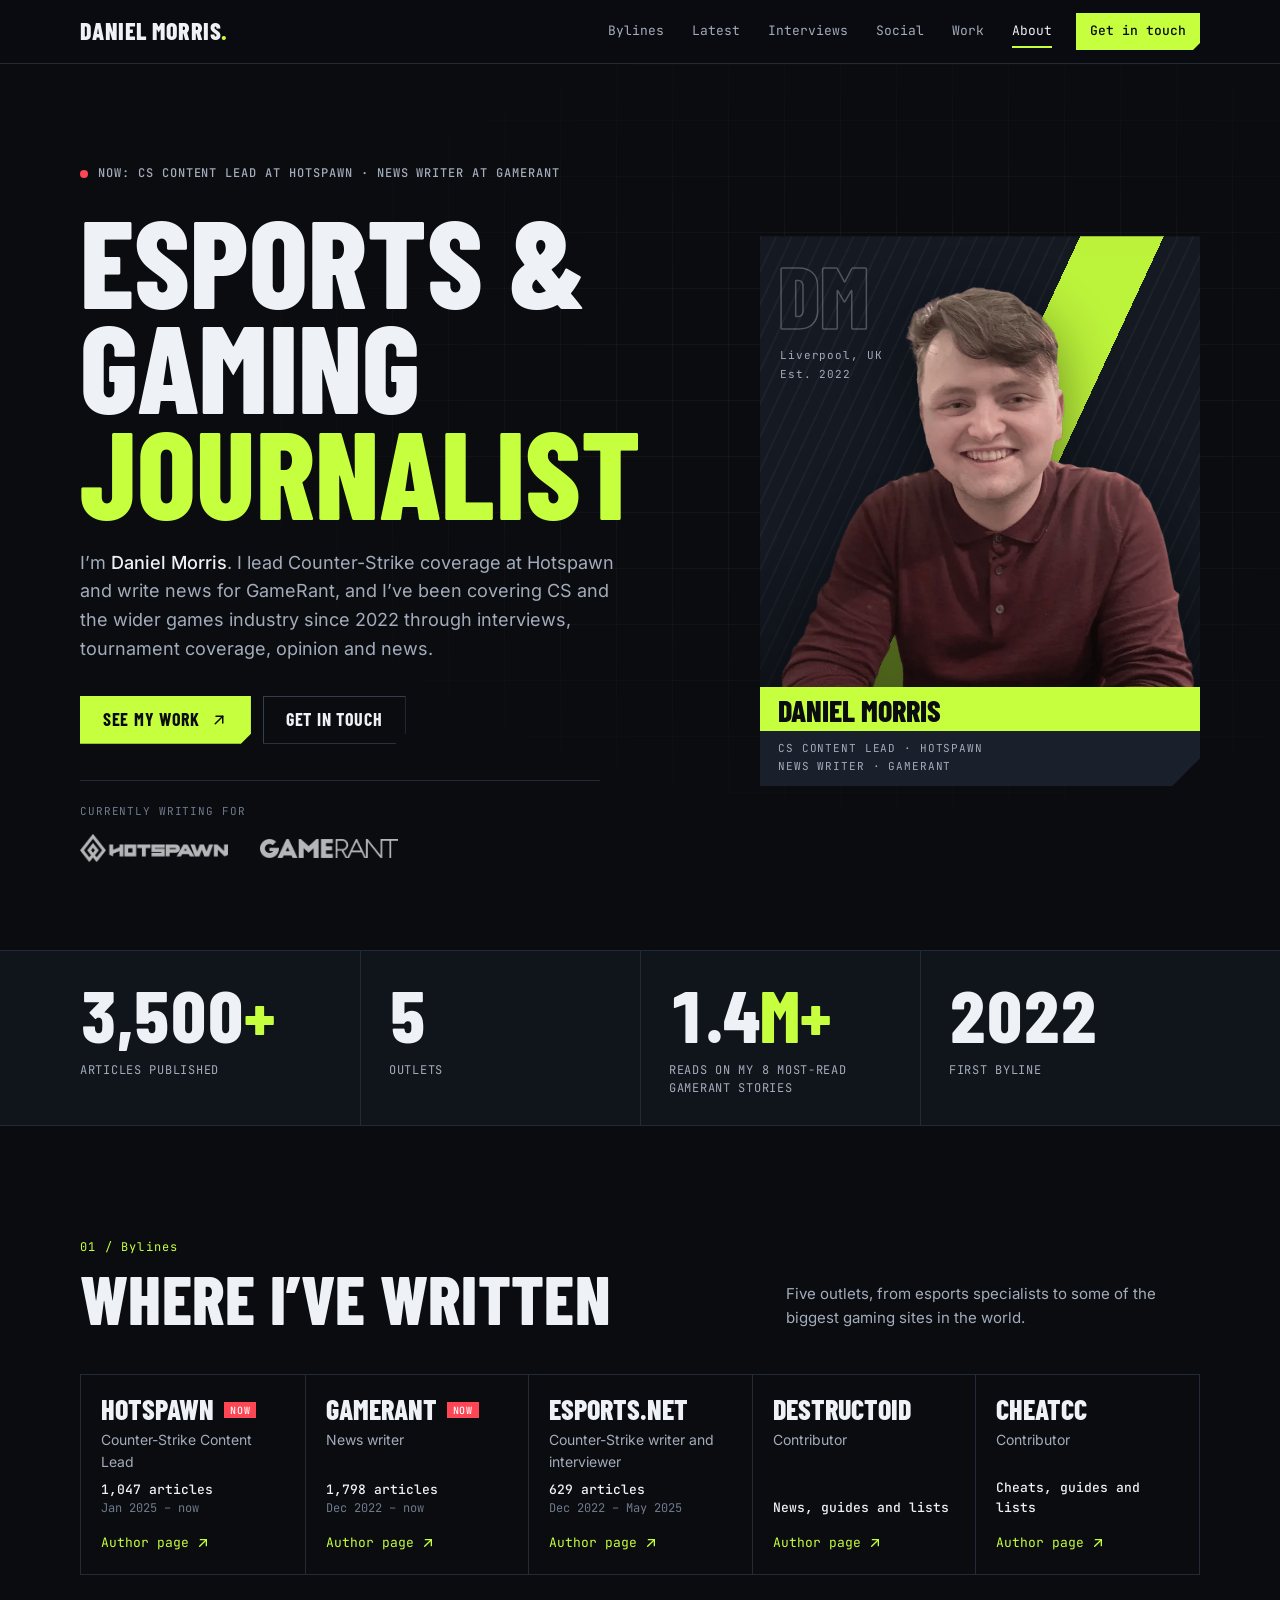
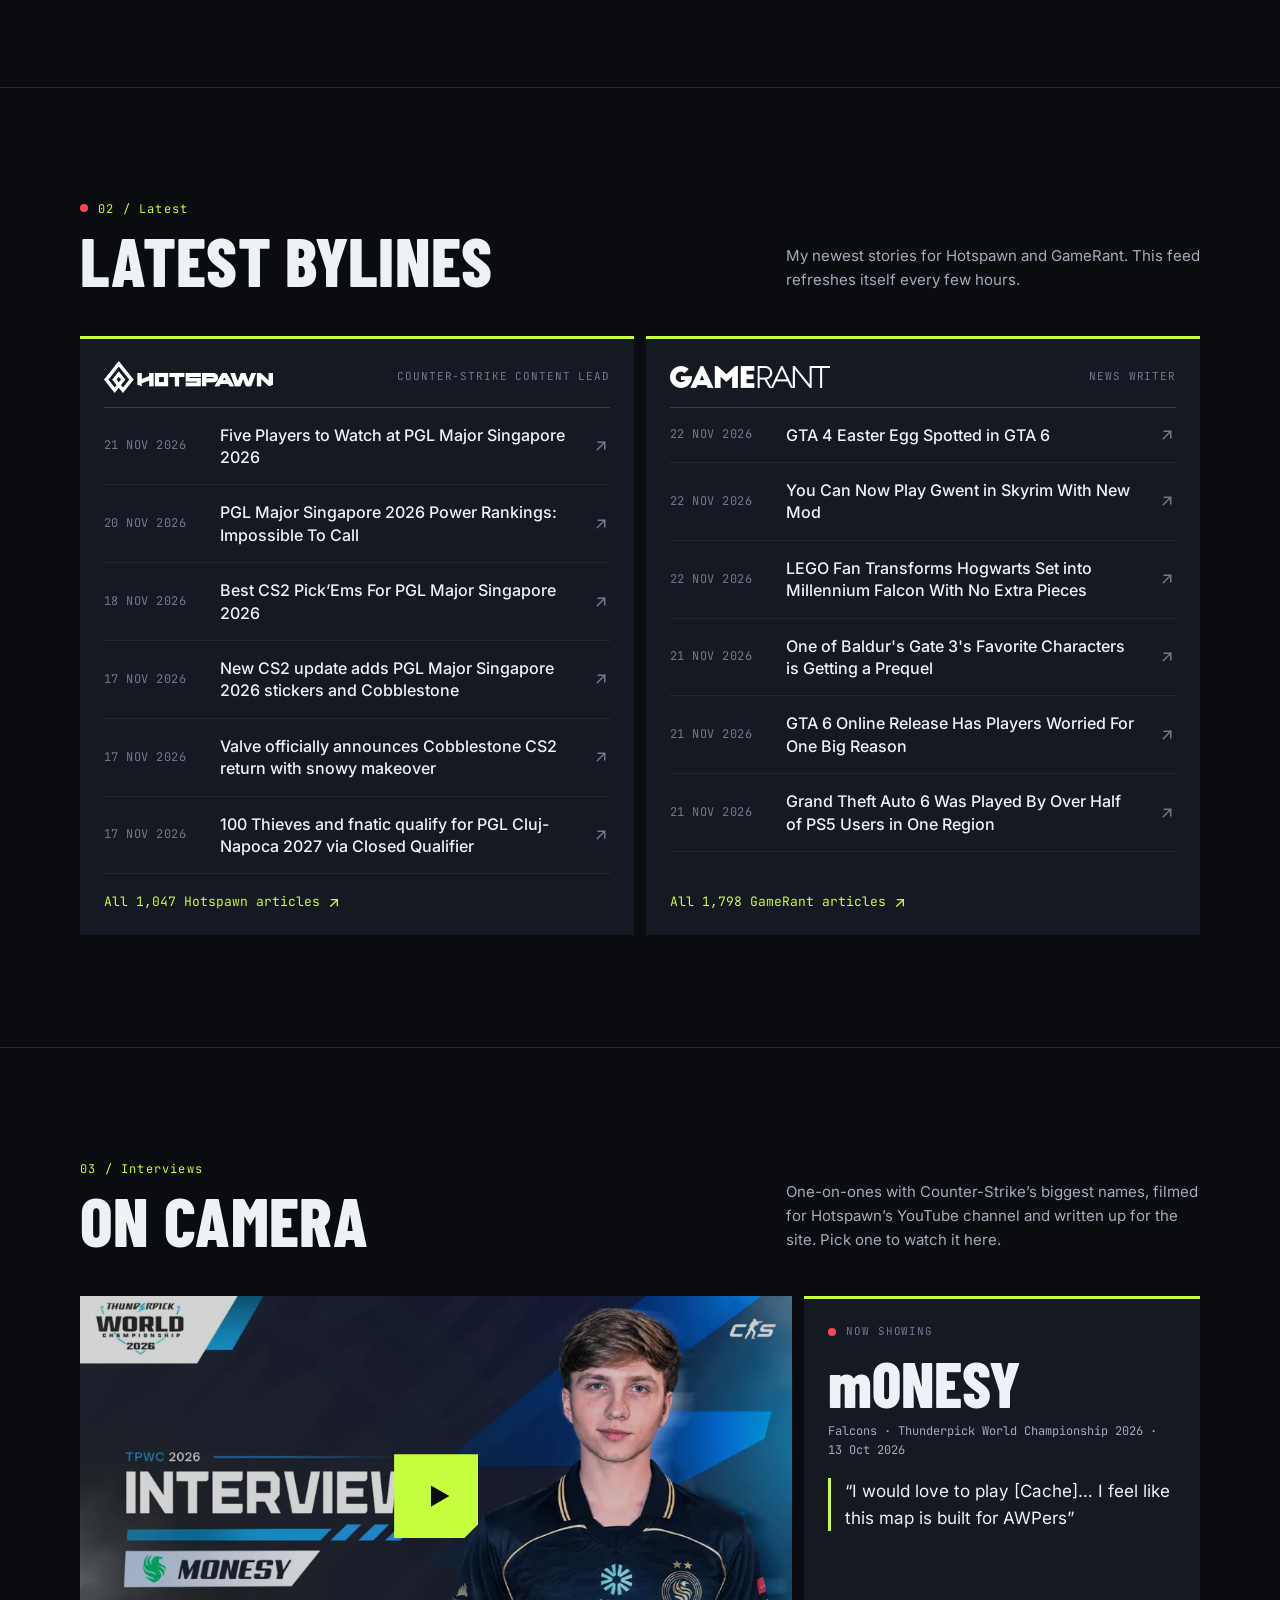
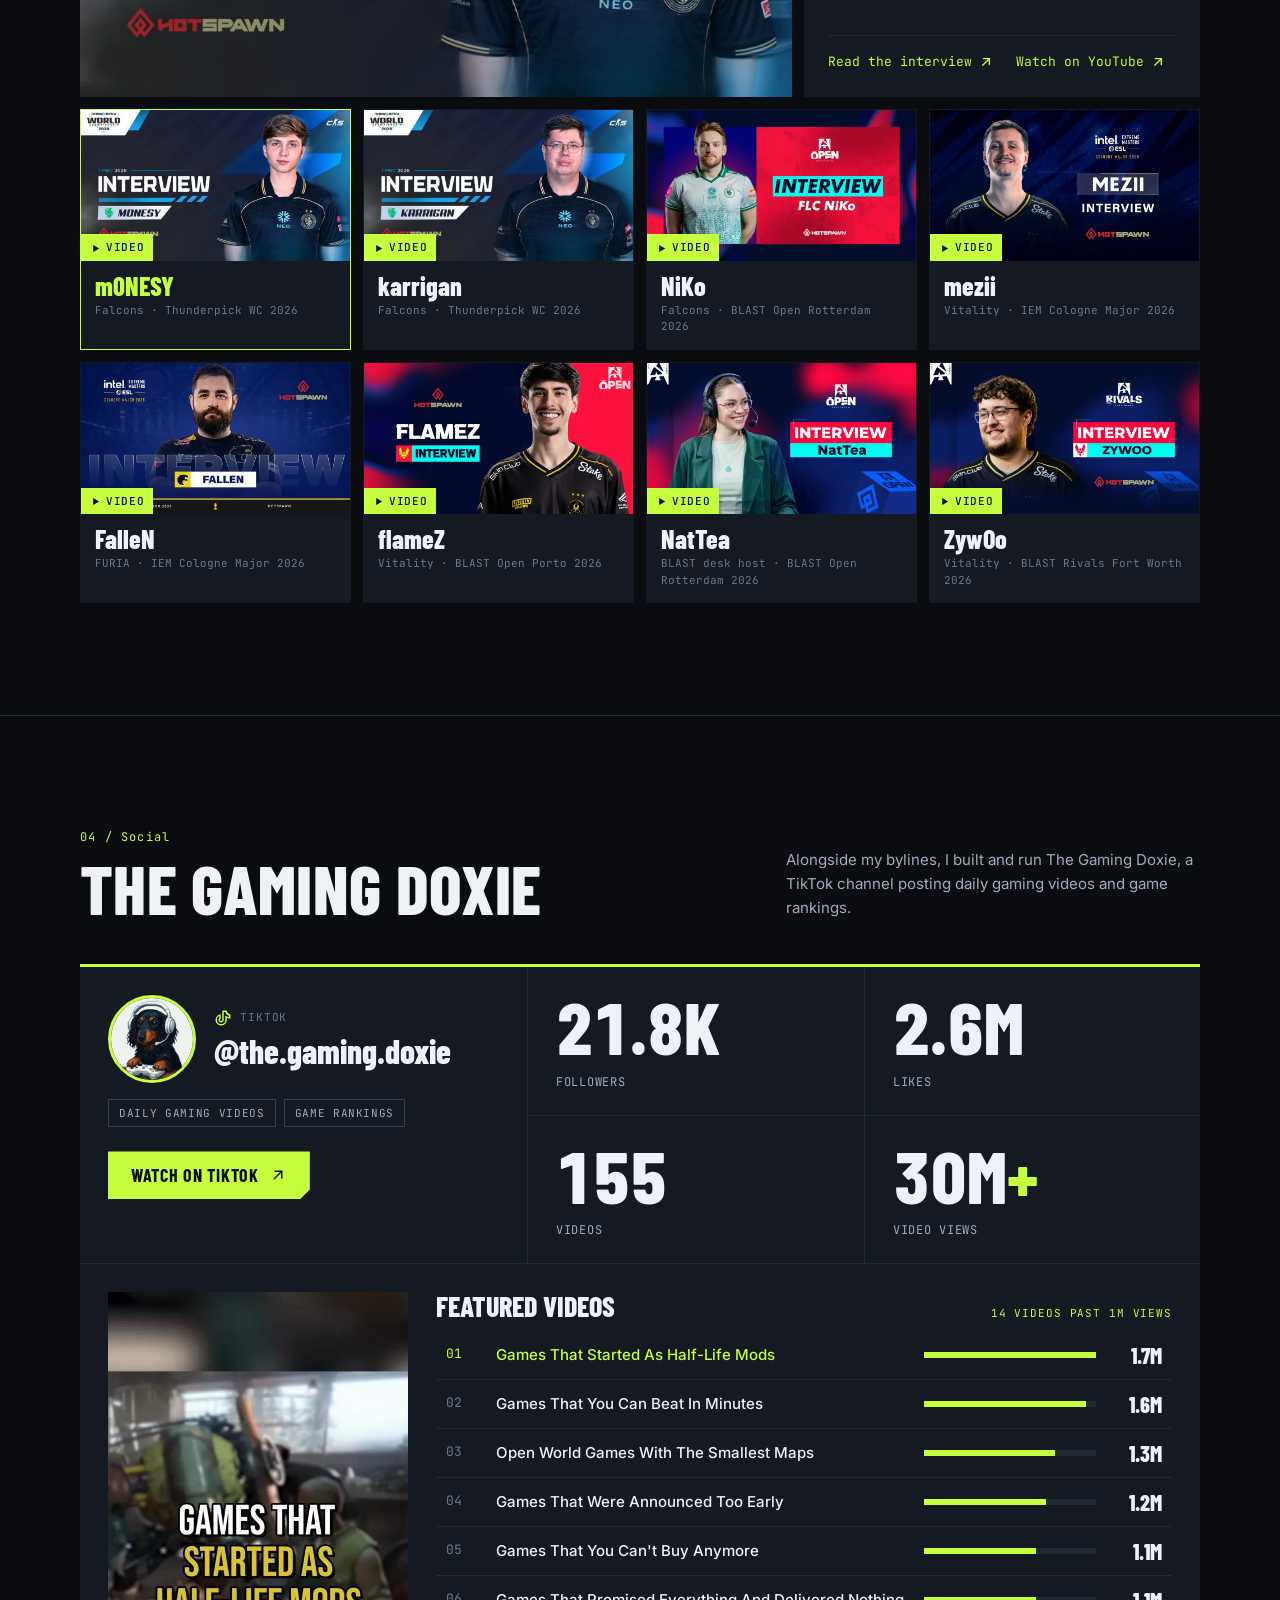
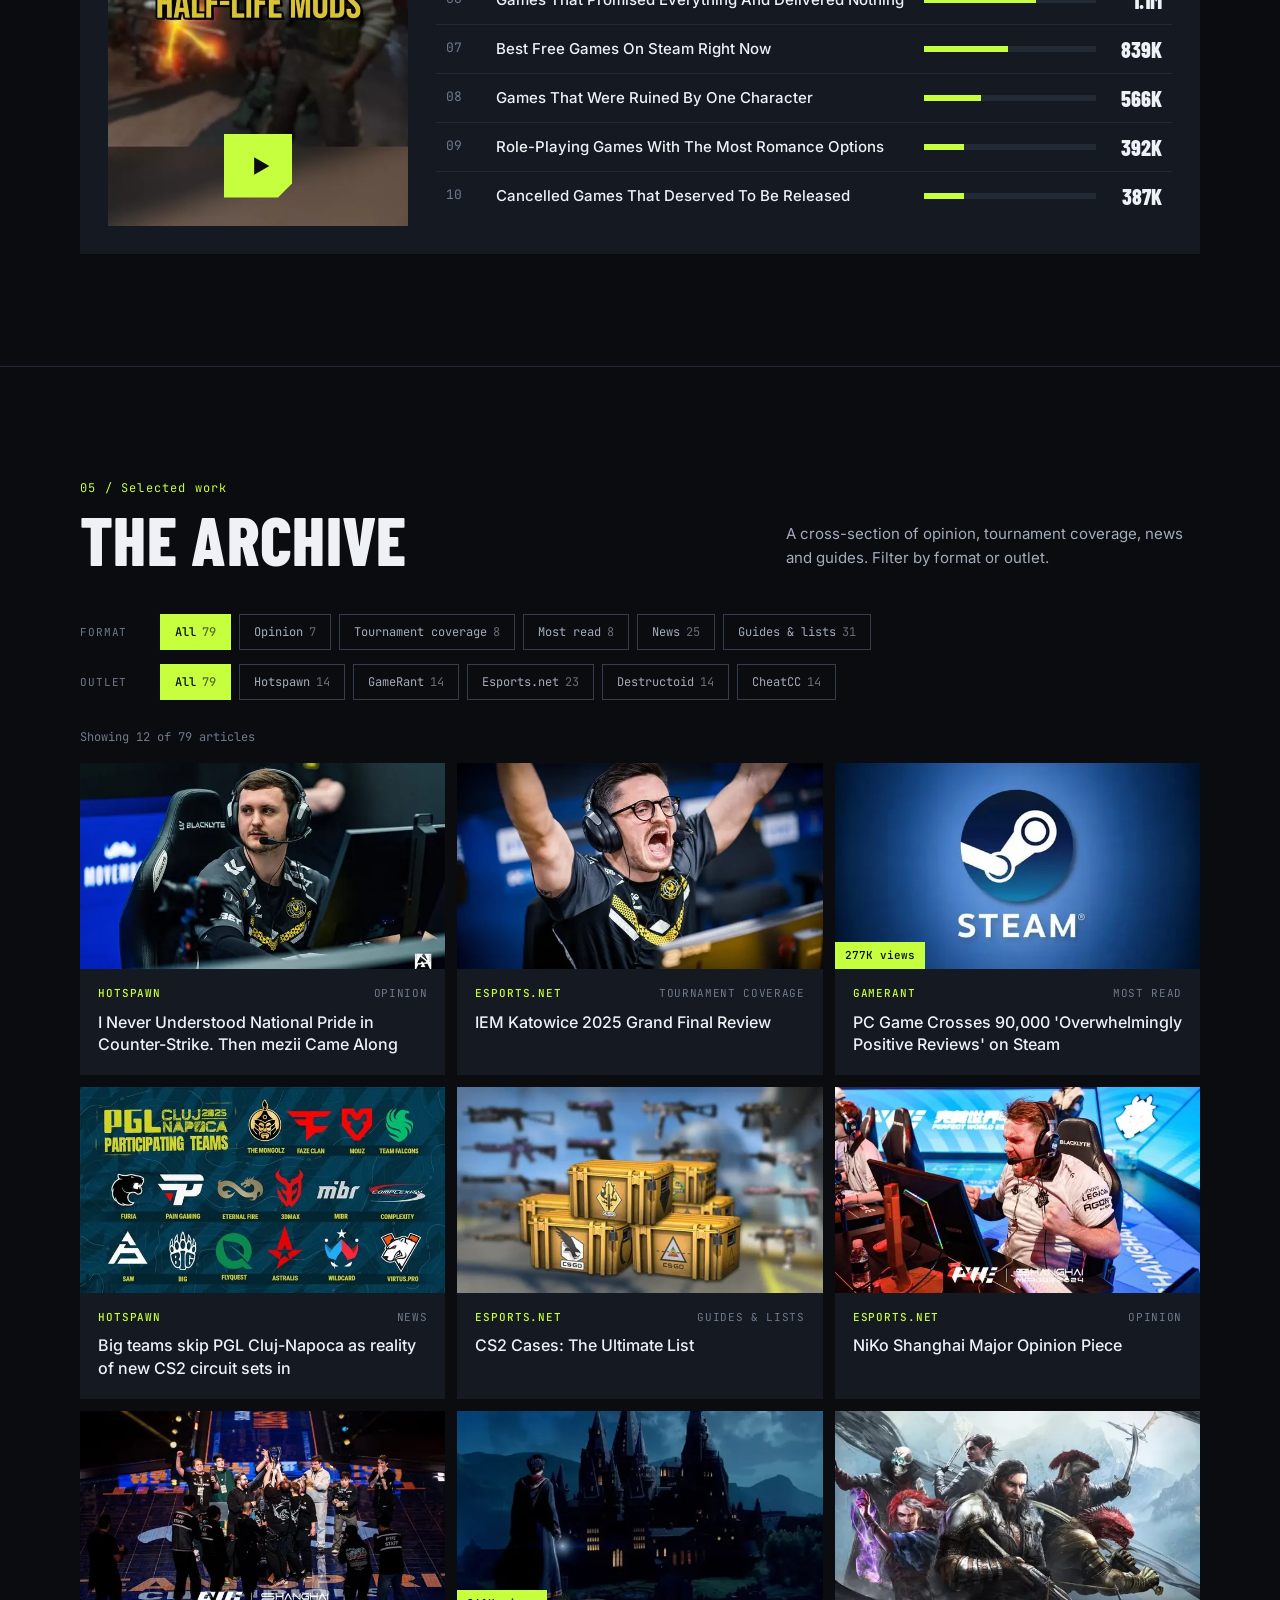
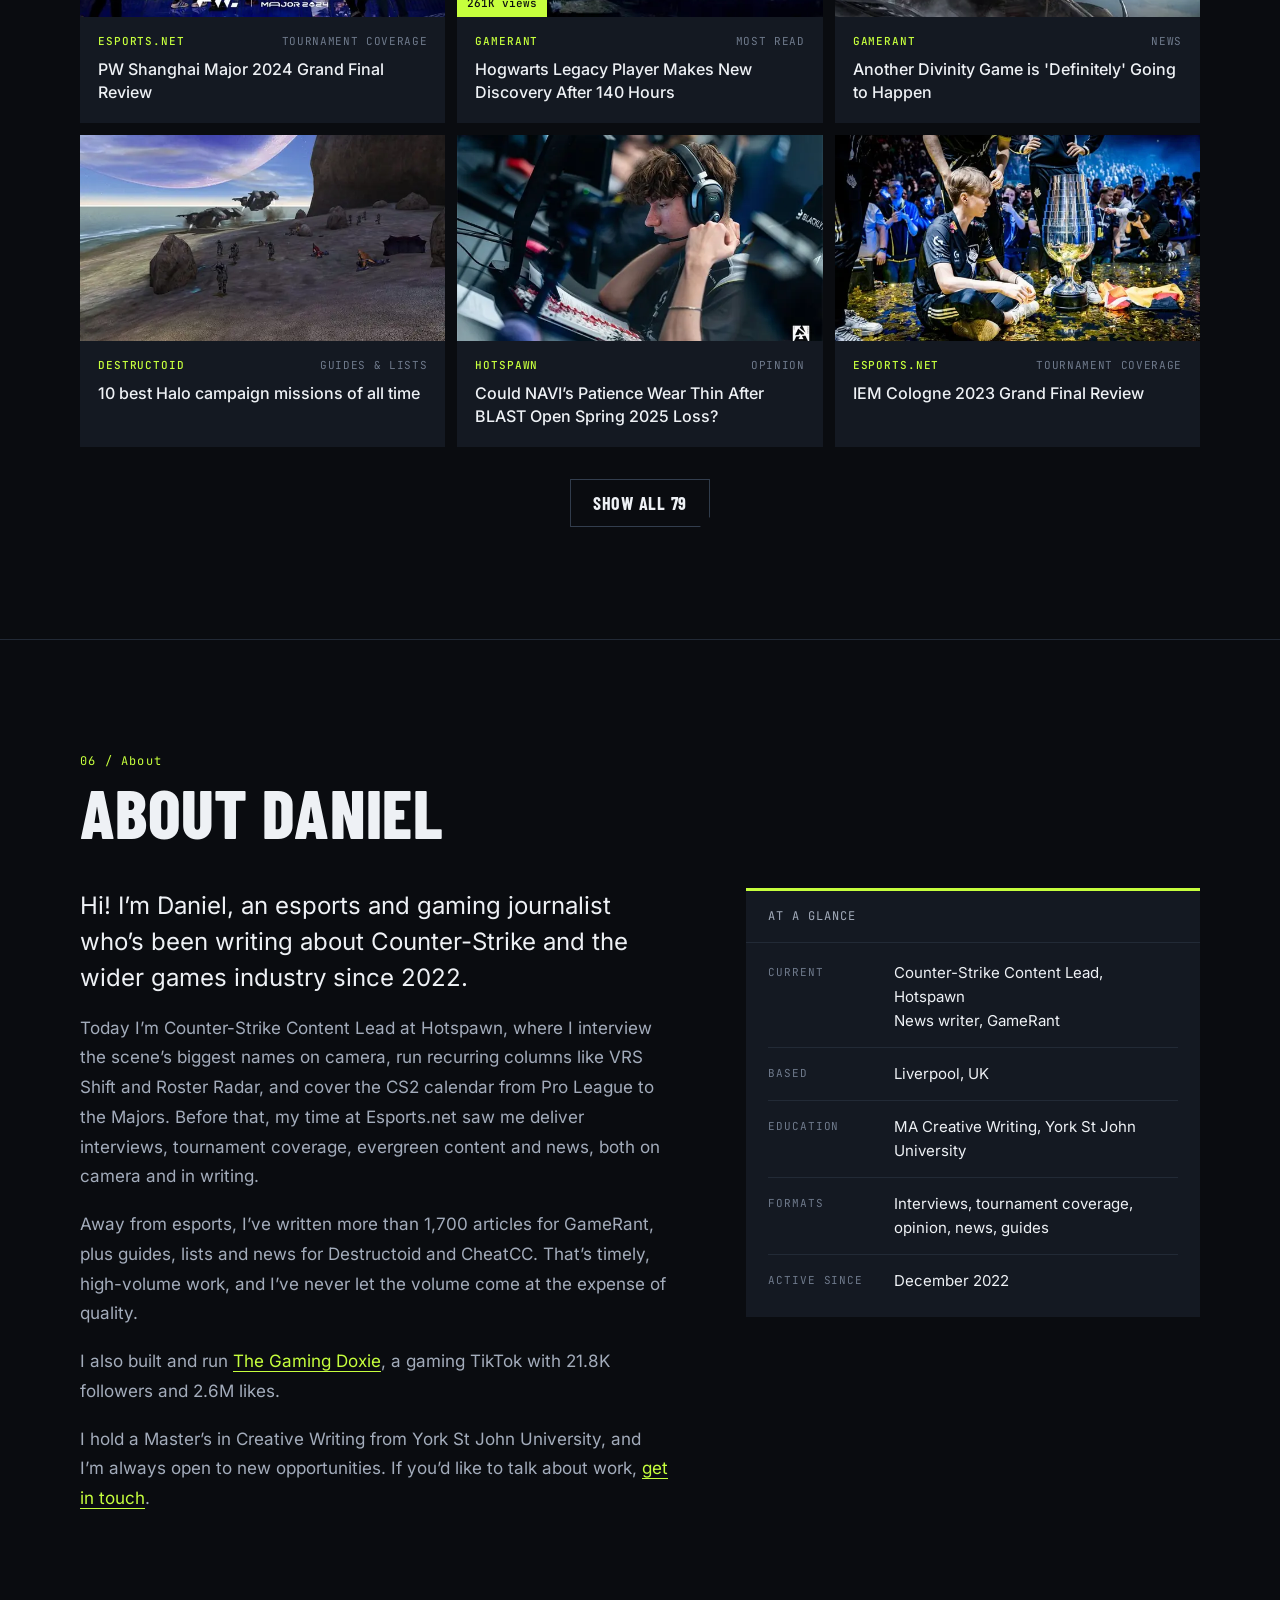
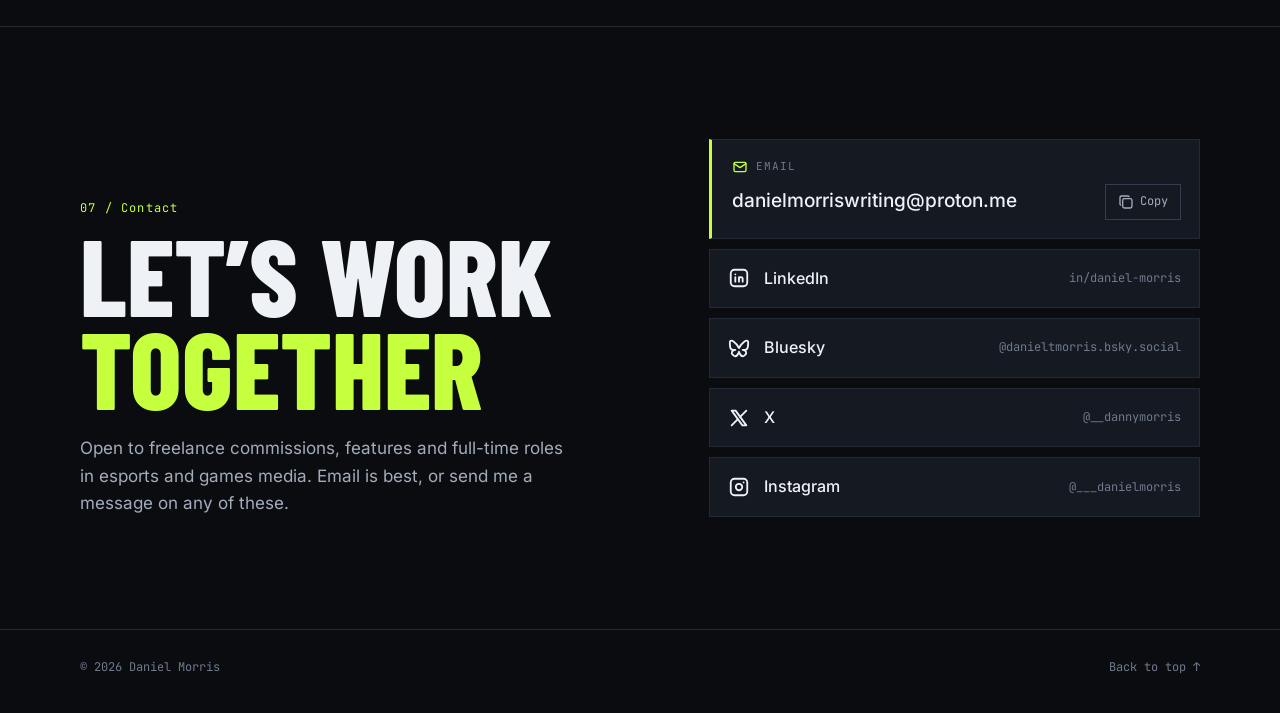
==== index.html @ 77d59886 "Update latest articles" ====
<!doctype html>
<html lang="en-GB" class="no-js">
<head>
  <meta charset="utf-8">
  <meta name="viewport" content="width=device-width, initial-scale=1">
  <title>Daniel Morris | Esports &amp; Gaming Journalist</title>
  <meta name="description" content="Daniel Morris is an esports and gaming journalist and Counter-Strike Content Lead at Hotspawn, with 3,500+ articles across GameRant, Hotspawn, Esports.net, Destructoid and CheatCC.">
  <link rel="canonical" href="https://www.danielmorriswriting.co.uk/">
  <meta name="theme-color" content="#0a0c10">

  <meta property="og:type" content="website">
  <meta property="og:site_name" content="Daniel Morris">
  <meta property="og:title" content="Daniel Morris | Esports &amp; Gaming Journalist">
  <meta property="og:description" content="Daniel Morris is an esports and gaming journalist and Counter-Strike Content Lead at Hotspawn, with 3,500+ articles across GameRant, Hotspawn, Esports.net, Destructoid and CheatCC.">
  <meta property="og:url" content="https://www.danielmorriswriting.co.uk/">
  <meta property="og:image" content="https://www.danielmorriswriting.co.uk/assets/img/og-image.jpg">
  <meta property="og:image:width" content="1200">
  <meta property="og:image:height" content="630">
  <meta name="twitter:card" content="summary_large_image">

  <link rel="icon" href="favicon.ico" sizes="48x48">
  <link rel="icon" href="icon-192.png" type="image/png" sizes="192x192">
  <link rel="apple-touch-icon" href="apple-touch-icon.png">
  <link rel="preload" href="assets/fonts/BarlowCondensed-800.woff2" as="font" type="font/woff2" crossorigin>
  <link rel="preload" href="assets/fonts/Inter.woff2" as="font" type="font/woff2" crossorigin>
  <link rel="stylesheet" href="assets/css/style.css?v=25860ffa">
  <script>document.documentElement.classList.replace("no-js", "js");</script>
  <script type="application/ld+json">{"@context": "https://schema.org", "@type": "Person", "name": "Daniel Morris", "url": "https://www.danielmorriswriting.co.uk/", "image": "https://www.danielmorriswriting.co.uk/assets/img/daniel.webp", "jobTitle": "Counter-Strike Content Lead", "worksFor": {"@type": "Organization", "name": "Hotspawn", "url": "https://www.hotspawn.com/"}, "alumniOf": {"@type": "CollegeOrUniversity", "name": "York St John University"}, "address": {"@type": "PostalAddress", "addressLocality": "Liverpool", "addressCountry": "GB"}, "knowsAbout": ["Counter-Strike 2", "Esports journalism", "Video games"], "sameAs": ["https://www.linkedin.com/in/daniel-morris-5b7b741b6/", "https://bsky.app/profile/danieltmorris.bsky.social", "https://x.com/__dannymorris", "https://www.instagram.com/___danielmorris/", "https://www.hotspawn.com/author/danielmorris", "https://gamerant.com/author/daniel-thomas-morris/", "https://www.esports.net/author/danielm/", "https://www.destructoid.com/author/daniel-morris/", "https://www.cheatcc.com/author/daniel-morris/"], "email": "danielmorriswriting@proton.me"}</script>
</head>
<body>
  <a class="skip-link" href="#main">Skip to content</a>

  <header class="site-header">
    <div class="wrap">
      <a class="logo" href="#top" aria-label="Daniel Morris, back to top">Daniel Morris<span>.</span></a>
      <button class="menu-toggle" type="button" aria-expanded="false" aria-controls="site-nav" aria-label="Open menu">
        <svg class="icon icon-open" viewBox="0 0 24 24" fill="none" stroke="currentColor" stroke-width="2" stroke-linecap="round" stroke-linejoin="round" aria-hidden="true"><path d="M4 6l16 0" /><path d="M4 12l16 0" /><path d="M4 18l16 0" /></svg><svg class="icon icon-close" viewBox="0 0 24 24" fill="none" stroke="currentColor" stroke-width="2" stroke-linecap="round" stroke-linejoin="round" aria-hidden="true"><path d="M18 6l-12 12" /><path d="M6 6l12 12" /></svg>
      </button>
      <nav class="nav" id="site-nav" aria-label="Main">
        <a href="#bylines">Bylines</a>
        <a href="#latest">Latest</a>
        <a href="#interviews">Interviews</a>
        <a href="#social">Social</a>
        <a href="#work">Work</a>
        <a href="#about">About</a>
        <a class="nav-cta" href="#contact">Get in touch</a>
      </nav>
    </div>
  </header>

  <main id="main">
    <section class="hero" id="top" aria-labelledby="hero-title">
      <div class="wrap">
        <div>
          <p class="eyebrow"><span class="live-dot" aria-hidden="true"></span><span>Now: <span class="nowrap">CS Content Lead at Hotspawn</span> · <span class="nowrap">News writer at GameRant</span></span></p>
          <h1 class="hero-title" id="hero-title">Esports &amp; gaming <span class="accent">journalist</span></h1>
          <p class="hero-lede">I’m <strong>Daniel Morris</strong>. I lead Counter-Strike coverage at Hotspawn and write news for GameRant, and I’ve been covering CS and the wider games industry since 2022 through interviews, tournament coverage, opinion and news.</p>
          <div class="hero-actions">
            <a class="btn btn-primary" href="#work">See my work <svg class="icon" viewBox="0 0 24 24" fill="none" stroke="currentColor" stroke-width="2" stroke-linecap="round" stroke-linejoin="round" aria-hidden="true"><path d="M17 7l-10 10" /><path d="M8 7l9 0l0 9" /></svg></a>
            <a class="btn btn-ghost" href="#contact">Get in touch</a>
          </div>
          <div class="hero-outlets">
            <span class="hero-outlets-label">Currently writing for</span>
            <a href="https://www.hotspawn.com/author/danielmorris" target="_blank" rel="noopener"><img class="logo-mark logo-hotspawn" src="assets/img/logos/hotspawn.webp" width="640" height="121" alt="Hotspawn"><span class="sr-only"> author page (opens in a new tab)</span></a>
            <a href="https://gamerant.com/author/daniel-thomas-morris/" target="_blank" rel="noopener"><img class="logo-mark logo-gamerant" src="assets/img/logos/gamerant.webp" width="640" height="88" alt="GameRant"><span class="sr-only"> author page (opens in a new tab)</span></a>
          </div>
        </div>
        <figure class="player-card" aria-label="Photo of Daniel Morris">
          <span class="player-card-num" aria-hidden="true">DM</span>
          <span class="player-card-meta" aria-hidden="true">Liverpool, UK<br>Est. 2022</span>
          <img src="assets/img/daniel.webp" width="800" height="792" alt="Daniel Morris, smiling, in a burgundy polo shirt" fetchpriority="high">
          <figcaption class="player-card-plate">
            <span class="name">Daniel Morris</span>
            <span class="role">CS Content Lead · Hotspawn<br>News writer · GameRant</span>
          </figcaption>
        </figure>
      </div>
    </section>

    <section class="scoreboard" aria-label="Career numbers">
      <div class="wrap">
        <ul>
          <li><span class="score"><span data-count="3500" data-live="total">3,500</span><span class="unit">+</span></span><span class="score-label">Articles published</span></li>
          <li><span class="score"><span data-count="5">5</span></span><span class="score-label">Outlets</span></li>
          <li><span class="score"><span data-count="1.4" data-decimals="1">1.4</span><span class="unit">M+</span></span><span class="score-label">Reads on my 8 most-read GameRant stories</span></li>
          <li><span class="score"><span>2022</span></span><span class="score-label">First byline</span></li>
        </ul>
      </div>
    </section>

    <section class="section" id="bylines" aria-labelledby="bylines-title" style="border-top: 0;">
      <div class="wrap">
        <div class="section-head reveal">
          <div>
            <span class="section-index">01 / Bylines</span>
            <h2 class="section-title" id="bylines-title">Where I’ve written</h2>
          </div>
          <p class="section-intro">Five outlets, from esports specialists to some of the biggest gaming sites in the world.</p>
        </div>
        <ul class="outlets reveal">
          <li class="outlet is-current">
            <h3 class="outlet-name">Hotspawn</h3>
            <p class="outlet-role">Counter-Strike Content Lead</p>
            <p class="outlet-stat"><b><span data-live="hotspawn-count">1,047</span> articles</b>Jan 2025 – now</p>
            <a class="text-link" href="https://www.hotspawn.com/author/danielmorris" target="_blank" rel="noopener">Author page <svg class="icon" viewBox="0 0 24 24" fill="none" stroke="currentColor" stroke-width="2" stroke-linecap="round" stroke-linejoin="round" aria-hidden="true"><path d="M17 7l-10 10" /><path d="M8 7l9 0l0 9" /></svg><span class="sr-only"> on Hotspawn (opens in a new tab)</span></a>
          </li>
          <li class="outlet is-current">
            <h3 class="outlet-name">GameRant</h3>
            <p class="outlet-role">News writer</p>
            <p class="outlet-stat"><b><span data-live="gamerant-count">1,798</span> articles</b>Dec 2022 – now</p>
            <a class="text-link" href="https://gamerant.com/author/daniel-thomas-morris/" target="_blank" rel="noopener">Author page <svg class="icon" viewBox="0 0 24 24" fill="none" stroke="currentColor" stroke-width="2" stroke-linecap="round" stroke-linejoin="round" aria-hidden="true"><path d="M17 7l-10 10" /><path d="M8 7l9 0l0 9" /></svg><span class="sr-only"> on GameRant (opens in a new tab)</span></a>
          </li>
          <li class="outlet">
            <h3 class="outlet-name">Esports.net</h3>
            <p class="outlet-role">Counter-Strike writer and interviewer</p>
            <p class="outlet-stat"><b>629 articles</b>Dec 2022 – May 2025</p>
            <a class="text-link" href="https://www.esports.net/author/danielm/" target="_blank" rel="noopener">Author page <svg class="icon" viewBox="0 0 24 24" fill="none" stroke="currentColor" stroke-width="2" stroke-linecap="round" stroke-linejoin="round" aria-hidden="true"><path d="M17 7l-10 10" /><path d="M8 7l9 0l0 9" /></svg><span class="sr-only"> on Esports.net (opens in a new tab)</span></a>
          </li>
          <li class="outlet">
            <h3 class="outlet-name">Destructoid</h3>
            <p class="outlet-role">Contributor</p>
            <p class="outlet-stat"><b>News, guides and lists</b></p>
            <a class="text-link" href="https://www.destructoid.com/author/daniel-morris/" target="_blank" rel="noopener">Author page <svg class="icon" viewBox="0 0 24 24" fill="none" stroke="currentColor" stroke-width="2" stroke-linecap="round" stroke-linejoin="round" aria-hidden="true"><path d="M17 7l-10 10" /><path d="M8 7l9 0l0 9" /></svg><span class="sr-only"> on Destructoid (opens in a new tab)</span></a>
          </li>
          <li class="outlet">
            <h3 class="outlet-name">CheatCC</h3>
            <p class="outlet-role">Contributor</p>
            <p class="outlet-stat"><b>Cheats, guides and lists</b></p>
            <a class="text-link" href="https://www.cheatcc.com/author/daniel-morris/" target="_blank" rel="noopener">Author page <svg class="icon" viewBox="0 0 24 24" fill="none" stroke="currentColor" stroke-width="2" stroke-linecap="round" stroke-linejoin="round" aria-hidden="true"><path d="M17 7l-10 10" /><path d="M8 7l9 0l0 9" /></svg><span class="sr-only"> on CheatCC (opens in a new tab)</span></a>
          </li>
        </ul>
      </div>
    </section>

    <section class="section" id="latest" aria-labelledby="latest-title">
      <div class="wrap">
        <div class="section-head reveal">
          <div>
            <span class="section-index"><span class="live-dot" aria-hidden="true"></span>02 / Latest</span>
            <h2 class="section-title" id="latest-title">Latest bylines</h2>
          </div>
          <p class="section-intro">My newest stories for Hotspawn and GameRant. This feed refreshes itself every few hours.</p>
        </div>
        <!-- feed:start (generated by scripts/update_feed.py; edits here are overwritten) -->
        <div class="latest-grid">
          <div class="latest-col">
            <div class="latest-head">
              <h3 class="latest-outlet"><img class="logo-mark logo-hotspawn" src="assets/img/logos/hotspawn.webp" width="640" height="121" alt="Hotspawn"></h3>
              <span class="latest-role">Counter-Strike Content Lead</span>
            </div>
            <ul class="latest-list">
              <li>
                <a class="feed-row" href="https://www.hotspawn.com/counter-strike/news/five-players-to-watch-at-pgl-major-singapore-2026" target="_blank" rel="noopener">
                  <time class="feed-date" datetime="2026-11-21">21 Nov 2026</time>
                  <span class="feed-title">Five Players to Watch at PGL Major Singapore 2026<span class="sr-only"> (opens in a new tab)</span></span>
                  <svg class="icon" viewBox="0 0 24 24" fill="none" stroke="currentColor" stroke-width="2" stroke-linecap="round" stroke-linejoin="round" aria-hidden="true"><path d="M17 7l-10 10" /><path d="M8 7l9 0l0 9" /></svg>
                </a>
              </li>
              <li>
                <a class="feed-row" href="https://www.hotspawn.com/counter-strike/news/pgl-major-singapore-2026-power-rankings" target="_blank" rel="noopener">
                  <time class="feed-date" datetime="2026-11-20">20 Nov 2026</time>
                  <span class="feed-title">PGL Major Singapore 2026 Power Rankings: Impossible To Call<span class="sr-only"> (opens in a new tab)</span></span>
                  <svg class="icon" viewBox="0 0 24 24" fill="none" stroke="currentColor" stroke-width="2" stroke-linecap="round" stroke-linejoin="round" aria-hidden="true"><path d="M17 7l-10 10" /><path d="M8 7l9 0l0 9" /></svg>
                </a>
              </li>
              <li>
                <a class="feed-row" href="https://www.hotspawn.com/counter-strike/news/best-cs2-pickems-for-pgl-major-singapore-2026" target="_blank" rel="noopener">
                  <time class="feed-date" datetime="2026-11-18">18 Nov 2026</time>
                  <span class="feed-title">Best CS2 Pick’Ems For PGL Major Singapore 2026<span class="sr-only"> (opens in a new tab)</span></span>
                  <svg class="icon" viewBox="0 0 24 24" fill="none" stroke="currentColor" stroke-width="2" stroke-linecap="round" stroke-linejoin="round" aria-hidden="true"><path d="M17 7l-10 10" /><path d="M8 7l9 0l0 9" /></svg>
                </a>
              </li>
              <li>
                <a class="feed-row" href="https://www.hotspawn.com/counter-strike/news/new-cs2-update-adds-pgl-major-singapore-2026-stickers-and-cobblestone" target="_blank" rel="noopener">
                  <time class="feed-date" datetime="2026-11-17">17 Nov 2026</time>
                  <span class="feed-title">New CS2 update adds PGL Major Singapore 2026 stickers and Cobblestone<span class="sr-only"> (opens in a new tab)</span></span>
                  <svg class="icon" viewBox="0 0 24 24" fill="none" stroke="currentColor" stroke-width="2" stroke-linecap="round" stroke-linejoin="round" aria-hidden="true"><path d="M17 7l-10 10" /><path d="M8 7l9 0l0 9" /></svg>
                </a>
              </li>
              <li>
                <a class="feed-row" href="https://www.hotspawn.com/counter-strike/news/valve-officially-announces-cobblestone-cs2-return" target="_blank" rel="noopener">
                  <time class="feed-date" datetime="2026-11-17">17 Nov 2026</time>
                  <span class="feed-title">Valve officially announces Cobblestone CS2 return with snowy makeover<span class="sr-only"> (opens in a new tab)</span></span>
                  <svg class="icon" viewBox="0 0 24 24" fill="none" stroke="currentColor" stroke-width="2" stroke-linecap="round" stroke-linejoin="round" aria-hidden="true"><path d="M17 7l-10 10" /><path d="M8 7l9 0l0 9" /></svg>
                </a>
              </li>
              <li>
                <a class="feed-row" href="https://www.hotspawn.com/counter-strike/news/100-thieves-and-fnatic-qualify-for-pgl-cluj-napoca-2027-via-closed-qualifier" target="_blank" rel="noopener">
                  <time class="feed-date" datetime="2026-11-17">17 Nov 2026</time>
                  <span class="feed-title">100 Thieves and fnatic qualify for PGL Cluj-Napoca 2027 via Closed Qualifier<span class="sr-only"> (opens in a new tab)</span></span>
                  <svg class="icon" viewBox="0 0 24 24" fill="none" stroke="currentColor" stroke-width="2" stroke-linecap="round" stroke-linejoin="round" aria-hidden="true"><path d="M17 7l-10 10" /><path d="M8 7l9 0l0 9" /></svg>
                </a>
              </li>
            </ul>
            <a class="text-link latest-more" href="https://www.hotspawn.com/author/danielmorris" target="_blank" rel="noopener">All 1,047 Hotspawn articles <svg class="icon" viewBox="0 0 24 24" fill="none" stroke="currentColor" stroke-width="2" stroke-linecap="round" stroke-linejoin="round" aria-hidden="true"><path d="M17 7l-10 10" /><path d="M8 7l9 0l0 9" /></svg><span class="sr-only"> (opens in a new tab)</span></a>
          </div>
          <div class="latest-col">
            <div class="latest-head">
              <h3 class="latest-outlet"><img class="logo-mark logo-gamerant" src="assets/img/logos/gamerant.webp" width="640" height="88" alt="GameRant"></h3>
              <span class="latest-role">News writer</span>
            </div>
            <ul class="latest-list">
              <li>
                <a class="feed-row" href="https://gamerant.com/grand-theft-auto-6-easter-eggs-gta-4-girl/" target="_blank" rel="noopener">
                  <time class="feed-date" datetime="2026-11-22">22 Nov 2026</time>
                  <span class="feed-title">GTA 4 Easter Egg Spotted in GTA 6<span class="sr-only"> (opens in a new tab)</span></span>
                  <svg class="icon" viewBox="0 0 24 24" fill="none" stroke="currentColor" stroke-width="2" stroke-linecap="round" stroke-linejoin="round" aria-hidden="true"><path d="M17 7l-10 10" /><path d="M8 7l9 0l0 9" /></svg>
                </a>
              </li>
              <li>
                <a class="feed-row" href="https://gamerant.com/skyrim-gwent-mod/" target="_blank" rel="noopener">
                  <time class="feed-date" datetime="2026-11-22">22 Nov 2026</time>
                  <span class="feed-title">You Can Now Play Gwent in Skyrim With New Mod<span class="sr-only"> (opens in a new tab)</span></span>
                  <svg class="icon" viewBox="0 0 24 24" fill="none" stroke="currentColor" stroke-width="2" stroke-linecap="round" stroke-linejoin="round" aria-hidden="true"><path d="M17 7l-10 10" /><path d="M8 7l9 0l0 9" /></svg>
                </a>
              </li>
              <li>
                <a class="feed-row" href="https://gamerant.com/lego-hogwarts-set-custom-millennium-falcon-build/" target="_blank" rel="noopener">
                  <time class="feed-date" datetime="2026-11-22">22 Nov 2026</time>
                  <span class="feed-title">LEGO Fan Transforms Hogwarts Set into Millennium Falcon With No Extra Pieces<span class="sr-only"> (opens in a new tab)</span></span>
                  <svg class="icon" viewBox="0 0 24 24" fill="none" stroke="currentColor" stroke-width="2" stroke-linecap="round" stroke-linejoin="round" aria-hidden="true"><path d="M17 7l-10 10" /><path d="M8 7l9 0l0 9" /></svg>
                </a>
              </li>
              <li>
                <a class="feed-row" href="https://gamerant.com/baldurs-gate-3-shadowheart-prequel-book/" target="_blank" rel="noopener">
                  <time class="feed-date" datetime="2026-11-21">21 Nov 2026</time>
                  <span class="feed-title">One of Baldur&#x27;s Gate 3&#x27;s Favorite Characters is Getting a Prequel<span class="sr-only"> (opens in a new tab)</span></span>
                  <svg class="icon" viewBox="0 0 24 24" fill="none" stroke="currentColor" stroke-width="2" stroke-linecap="round" stroke-linejoin="round" aria-hidden="true"><path d="M17 7l-10 10" /><path d="M8 7l9 0l0 9" /></svg>
                </a>
              </li>
              <li>
                <a class="feed-row" href="https://gamerant.com/gta-6-online-player-count-fps-issues/" target="_blank" rel="noopener">
                  <time class="feed-date" datetime="2026-11-21">21 Nov 2026</time>
                  <span class="feed-title">GTA 6 Online Release Has Players Worried For One Big Reason<span class="sr-only"> (opens in a new tab)</span></span>
                  <svg class="icon" viewBox="0 0 24 24" fill="none" stroke="currentColor" stroke-width="2" stroke-linecap="round" stroke-linejoin="round" aria-hidden="true"><path d="M17 7l-10 10" /><path d="M8 7l9 0l0 9" /></svg>
                </a>
              </li>
              <li>
                <a class="feed-row" href="https://gamerant.com/gta-6-played-by-over-half-ps5-users/" target="_blank" rel="noopener">
                  <time class="feed-date" datetime="2026-11-21">21 Nov 2026</time>
                  <span class="feed-title">Grand Theft Auto 6 Was Played By Over Half of PS5 Users in One Region<span class="sr-only"> (opens in a new tab)</span></span>
                  <svg class="icon" viewBox="0 0 24 24" fill="none" stroke="currentColor" stroke-width="2" stroke-linecap="round" stroke-linejoin="round" aria-hidden="true"><path d="M17 7l-10 10" /><path d="M8 7l9 0l0 9" /></svg>
                </a>
              </li>
            </ul>
            <a class="text-link latest-more" href="https://gamerant.com/author/daniel-thomas-morris/" target="_blank" rel="noopener">All 1,798 GameRant articles <svg class="icon" viewBox="0 0 24 24" fill="none" stroke="currentColor" stroke-width="2" stroke-linecap="round" stroke-linejoin="round" aria-hidden="true"><path d="M17 7l-10 10" /><path d="M8 7l9 0l0 9" /></svg><span class="sr-only"> (opens in a new tab)</span></a>
          </div>
        </div>
        <!-- feed:end -->
      </div>
    </section>

    <section class="section" id="interviews" aria-labelledby="interviews-title">
      <div class="wrap">
        <div class="section-head reveal">
          <div>
            <span class="section-index">03 / Interviews</span>
            <h2 class="section-title" id="interviews-title">On camera</h2>
          </div>
          <p class="section-intro">One-on-ones with Counter-Strike’s biggest names, filmed for Hotspawn’s YouTube channel and written up for the site. Pick one to watch it here.</p>
        </div>

        <div class="iv-stage reveal">
          <div class="iv-player" id="iv-player">
            <a class="iv-facade" href="https://www.youtube.com/watch?v=peBTRf1Lz4Y" target="_blank" rel="noopener" data-video="peBTRf1Lz4Y">
              <img src="assets/img/interviews/m0nesy.webp" width="960" height="540" alt="" loading="lazy" decoding="async">
              <span class="iv-play" aria-hidden="true"><svg viewBox="0 0 24 24" aria-hidden="true"><path d="M7 4.5v15l13-7.5z" fill="currentColor" /></svg><span class="iv-play-read">Read</span></span>
              <span class="sr-only">Play the m0NESY interview</span>
            </a>
          </div>
          <div class="iv-now">
            <span class="iv-now-label"><span class="live-dot" aria-hidden="true"></span>Now showing</span>
            <h3 class="iv-now-name" aria-live="polite">m0NESY</h3>
            <p class="iv-now-meta">Falcons · Thunderpick World Championship 2026 · 13 Oct 2026</p>
            <blockquote class="iv-now-quote">“I would love to play [Cache]… I feel like this map is built for AWPers”</blockquote>
            <div class="iv-now-links">
              <a class="text-link" data-role="read" href="https://www.hotspawn.com/counter-strike/news/m0nesy-thunderpick-world-championship-2026-interview" target="_blank" rel="noopener">Read the interview <svg class="icon" viewBox="0 0 24 24" fill="none" stroke="currentColor" stroke-width="2" stroke-linecap="round" stroke-linejoin="round" aria-hidden="true"><path d="M17 7l-10 10" /><path d="M8 7l9 0l0 9" /></svg><span class="sr-only"> (opens in a new tab)</span></a>
              <a class="text-link" data-role="watch" href="https://www.youtube.com/watch?v=peBTRf1Lz4Y" target="_blank" rel="noopener">Watch on YouTube <svg class="icon" viewBox="0 0 24 24" fill="none" stroke="currentColor" stroke-width="2" stroke-linecap="round" stroke-linejoin="round" aria-hidden="true"><path d="M17 7l-10 10" /><path d="M8 7l9 0l0 9" /></svg><span class="sr-only"> (opens in a new tab)</span></a>
            </div>
          </div>
        </div>

        <ul class="iv-grid reveal">
          <li>
            <a class="iv-card" href="https://www.youtube.com/watch?v=peBTRf1Lz4Y" target="_blank" rel="noopener" aria-current="true"
               data-video="peBTRf1Lz4Y" data-name="m0NESY" data-meta="Falcons · Thunderpick World Championship 2026 · 13 Oct 2026"
               data-quote="I would love to play [Cache]… I feel like this map is built for AWPers" data-read="https://www.hotspawn.com/counter-strike/news/m0nesy-thunderpick-world-championship-2026-interview" data-img="assets/img/interviews/m0nesy.webp">
              <span class="iv-thumb"><img src="assets/img/interviews/m0nesy.webp" width="960" height="540" alt="" loading="lazy" decoding="async"><span class="iv-badge"><svg viewBox="0 0 24 24" aria-hidden="true"><path d="M7 4.5v15l13-7.5z" fill="currentColor" /></svg>Video</span></span>
              <span class="iv-card-body"><span class="iv-card-name">m0NESY</span><span class="iv-card-meta">Falcons · Thunderpick WC 2026</span></span>
              <span class="sr-only">Watch the m0NESY interview</span>
            </a>
          </li>
          <li>
            <a class="iv-card" href="https://www.youtube.com/watch?v=xZWAyC9wEXQ" target="_blank" rel="noopener"
               data-video="xZWAyC9wEXQ" data-name="karrigan" data-meta="Falcons · Thunderpick World Championship 2026 · 13 Oct 2026"
               data-quote="I know everybody’s talking about my level. I know my level is not good enough" data-read="https://www.hotspawn.com/counter-strike/news/karrigan-thunderpick-world-championship-2026-interview" data-img="assets/img/interviews/karrigan.webp">
              <span class="iv-thumb"><img src="assets/img/interviews/karrigan.webp" width="960" height="540" alt="" loading="lazy" decoding="async"><span class="iv-badge"><svg viewBox="0 0 24 24" aria-hidden="true"><path d="M7 4.5v15l13-7.5z" fill="currentColor" /></svg>Video</span></span>
              <span class="iv-card-body"><span class="iv-card-name">karrigan</span><span class="iv-card-meta">Falcons · Thunderpick WC 2026</span></span>
              <span class="sr-only">Watch the karrigan interview</span>
            </a>
          </li>
          <li>
            <a class="iv-card" href="https://www.youtube.com/watch?v=VHcwfSVjeZ8" target="_blank" rel="noopener"
               data-video="VHcwfSVjeZ8" data-name="NiKo" data-meta="Falcons · BLAST Open Rotterdam 2026 · 26 Mar 2026"
               data-quote="Anything but winning a couple of trophies this year would be disappointing" data-read="https://www.hotspawn.com/counter-strike/news/niko-blast-open-rotterdam-2026-interview" data-img="assets/img/interviews/niko.webp">
              <span class="iv-thumb"><img src="assets/img/interviews/niko.webp" width="960" height="540" alt="" loading="lazy" decoding="async"><span class="iv-badge"><svg viewBox="0 0 24 24" aria-hidden="true"><path d="M7 4.5v15l13-7.5z" fill="currentColor" /></svg>Video</span></span>
              <span class="iv-card-body"><span class="iv-card-name">NiKo</span><span class="iv-card-meta">Falcons · BLAST Open Rotterdam 2026</span></span>
              <span class="sr-only">Watch the NiKo interview</span>
            </a>
          </li>
          <li>
            <a class="iv-card" href="https://www.youtube.com/watch?v=yJE4AIGGfUc" target="_blank" rel="noopener"
               data-video="yJE4AIGGfUc" data-name="mezii" data-meta="Vitality · IEM Cologne Major 2026 · 16 Jun 2026"
               data-quote="I think at Majors, sometimes you don’t see the best level of Counter-Strike because of that pressure" data-read="https://www.hotspawn.com/counter-strike/news/mezii-iem-cologne-major-2026-interview" data-img="assets/img/interviews/mezii.webp">
              <span class="iv-thumb"><img src="assets/img/interviews/mezii.webp" width="960" height="540" alt="" loading="lazy" decoding="async"><span class="iv-badge"><svg viewBox="0 0 24 24" aria-hidden="true"><path d="M7 4.5v15l13-7.5z" fill="currentColor" /></svg>Video</span></span>
              <span class="iv-card-body"><span class="iv-card-name">mezii</span><span class="iv-card-meta">Vitality · IEM Cologne Major 2026</span></span>
              <span class="sr-only">Watch the mezii interview</span>
            </a>
          </li>
          <li>
            <a class="iv-card" href="https://www.youtube.com/watch?v=vQHrCVVqmTc" target="_blank" rel="noopener"
               data-video="vQHrCVVqmTc" data-name="FalleN" data-meta="FURIA · IEM Cologne Major 2026 · 16 Jun 2026"
               data-quote="The tempo got a little bit figured out, so we had to tweak some things" data-read="https://www.hotspawn.com/counter-strike/news/fallen-iem-cologne-major-2026-interview" data-img="assets/img/interviews/fallen.webp">
              <span class="iv-thumb"><img src="assets/img/interviews/fallen.webp" width="960" height="540" alt="" loading="lazy" decoding="async"><span class="iv-badge"><svg viewBox="0 0 24 24" aria-hidden="true"><path d="M7 4.5v15l13-7.5z" fill="currentColor" /></svg>Video</span></span>
              <span class="iv-card-body"><span class="iv-card-name">FalleN</span><span class="iv-card-meta">FURIA · IEM Cologne Major 2026</span></span>
              <span class="sr-only">Watch the FalleN interview</span>
            </a>
          </li>
          <li>
            <a class="iv-card" href="https://www.youtube.com/watch?v=GqNV-_LaROU" target="_blank" rel="noopener"
               data-video="GqNV-_LaROU" data-name="flameZ" data-meta="Vitality · BLAST Open Porto 2026 · 25 Aug 2026"
               data-quote="We need to bring him into our picture and jump on his kind of playing CS for a bit" data-read="https://www.hotspawn.com/counter-strike/news/flamez-blast-open-porto-2026-interview" data-img="assets/img/interviews/flamez.webp">
              <span class="iv-thumb"><img src="assets/img/interviews/flamez.webp" width="960" height="540" alt="" loading="lazy" decoding="async"><span class="iv-badge"><svg viewBox="0 0 24 24" aria-hidden="true"><path d="M7 4.5v15l13-7.5z" fill="currentColor" /></svg>Video</span></span>
              <span class="iv-card-body"><span class="iv-card-name">flameZ</span><span class="iv-card-meta">Vitality · BLAST Open Porto 2026</span></span>
              <span class="sr-only">Watch the flameZ interview</span>
            </a>
          </li>
          <li>
            <a class="iv-card" href="https://www.youtube.com/watch?v=Y7DDqipm98A" target="_blank" rel="noopener"
               data-video="Y7DDqipm98A" data-name="NatTea" data-meta="BLAST desk host · BLAST Open Rotterdam 2026 · 28 Mar 2026"
               data-quote="There is something about CS, there is something about the atmosphere… I would want more of that in my life" data-read="https://www.hotspawn.com/counter-strike/news/nattea-blast-open-rotterdam-2026-interview" data-img="assets/img/interviews/nattea.webp">
              <span class="iv-thumb"><img src="assets/img/interviews/nattea.webp" width="960" height="540" alt="" loading="lazy" decoding="async"><span class="iv-badge"><svg viewBox="0 0 24 24" aria-hidden="true"><path d="M7 4.5v15l13-7.5z" fill="currentColor" /></svg>Video</span></span>
              <span class="iv-card-body"><span class="iv-card-name">NatTea</span><span class="iv-card-meta">BLAST desk host · BLAST Open Rotterdam 2026</span></span>
              <span class="sr-only">Watch the NatTea interview</span>
            </a>
          </li>
          <li>
            <a class="iv-card" href="https://www.youtube.com/watch?v=htNf5dsFnik" target="_blank" rel="noopener"
               data-video="htNf5dsFnik" data-name="ZywOo" data-meta="Vitality · BLAST Rivals Fort Worth 2026 · 28 Apr 2026"
               data-quote="We love to say, we’re kind of an old couple. We can be grumpy, we can be mad to each other, but it’s always in a good way" data-read="https://www.hotspawn.com/counter-strike/news/zywoo-blast-rivals-fort-worth-2026-interview" data-img="assets/img/interviews/zywoo.webp">
              <span class="iv-thumb"><img src="assets/img/interviews/zywoo.webp" width="960" height="540" alt="" loading="lazy" decoding="async"><span class="iv-badge"><svg viewBox="0 0 24 24" aria-hidden="true"><path d="M7 4.5v15l13-7.5z" fill="currentColor" /></svg>Video</span></span>
              <span class="iv-card-body"><span class="iv-card-name">ZywOo</span><span class="iv-card-meta">Vitality · BLAST Rivals Fort Worth 2026</span></span>
              <span class="sr-only">Watch the ZywOo interview</span>
            </a>
          </li>
        </ul>
      </div>
    </section>

    <section class="section" id="social" aria-labelledby="social-title">
      <div class="wrap">
        <div class="section-head reveal">
          <div>
            <span class="section-index">04 / Social</span>
            <h2 class="section-title" id="social-title">The Gaming Doxie</h2>
          </div>
          <p class="section-intro">Alongside my bylines, I built and run The Gaming Doxie, a TikTok channel posting daily gaming videos and game rankings.</p>
        </div>
        <div class="tt-panel reveal">
          <div class="tt-id">
            <div class="tt-profile">
              <img class="tt-avatar" src="assets/img/tiktok/avatar.webp" width="256" height="256" alt="The Gaming Doxie’s profile picture: a pixel-art dachshund in a headset, holding a controller">
              <div class="tt-profile-text">
                <span class="tt-platform"><svg class="icon" viewBox="0 0 24 24" fill="none" stroke="currentColor" stroke-width="2" stroke-linecap="round" stroke-linejoin="round" aria-hidden="true"><path d="M21 7.917v4.034a9.948 9.948 0 0 1 -5 -1.951v4.5a6.5 6.5 0 1 1 -8 -6.326v4.326a2.5 2.5 0 1 0 4 2v-11.5h4.083a6.005 6.005 0 0 0 4.917 4.917" /></svg>TikTok</span>
                <a class="tt-handle" href="https://www.tiktok.com/@the.gaming.doxie" target="_blank" rel="noopener">@the.gaming.doxie<span class="sr-only"> on TikTok (opens in a new tab)</span></a>
              </div>
            </div>
            <ul class="tt-tags" aria-label="What the channel posts">
              <li>Daily gaming videos</li>
              <li>Game rankings</li>
            </ul>
            <a class="btn btn-primary" href="https://www.tiktok.com/@the.gaming.doxie" target="_blank" rel="noopener">Watch on TikTok <svg class="icon" viewBox="0 0 24 24" fill="none" stroke="currentColor" stroke-width="2" stroke-linecap="round" stroke-linejoin="round" aria-hidden="true"><path d="M17 7l-10 10" /><path d="M8 7l9 0l0 9" /></svg><span class="sr-only"> (opens in a new tab)</span></a>
          </div>
          <ul class="tt-stats" aria-label="Channel stats">
            <li><span class="score"><span data-live="tiktok-followers">21.8K</span></span><span class="score-label">Followers</span></li>
            <li><span class="score"><span data-live="tiktok-likes">2.6M</span></span><span class="score-label">Likes</span></li>
            <li><span class="score"><span data-live="tiktok-videos">155</span></span><span class="score-label">Videos</span></li>
            <li><span class="score">30M<span class="unit">+</span></span><span class="score-label">Video views</span></li>
          </ul>
          <div class="tt-top">
            <div class="tt-player" id="tt-player">
              <a class="tt-facade" href="https://www.tiktok.com/@the.gaming.doxie/video/7589368519603571990" target="_blank" rel="noopener" data-tt="7589368519603571990">
                <img src="assets/img/tiktok/7589368519603571990.webp" width="540" height="960" alt="" loading="lazy" decoding="async">
                <span class="iv-play" aria-hidden="true"><svg viewBox="0 0 24 24" aria-hidden="true"><path d="M7 4.5v15l13-7.5z" fill="currentColor" /></svg></span>
                <span class="sr-only">Play “Games That Started As Half-Life Mods”</span>
              </a>
            </div>
            <div class="tt-list">
              <div class="tt-top-head"><h3 class="tt-top-title">Featured videos</h3><span class="tt-top-note">14 videos past 1M views</span></div>
              <ol class="tt-top-list">
              <li>
                <a class="tt-row" href="https://www.tiktok.com/@the.gaming.doxie/video/7589368519603571990" target="_blank" rel="noopener" data-tt="7589368519603571990" data-title="Games That Started As Half-Life Mods" aria-current="true">
                  <span class="tt-rank">01</span><span class="tt-name">Games That Started As Half-Life Mods</span>
                  <span class="tt-bar" data-tt-bar="7589368519603571990" style="--w: 100%" aria-hidden="true"></span>
                  <span class="tt-views" data-tt-views="7589368519603571990">1.7M<span class="sr-only"> views</span></span>
                  <span class="sr-only">Play “Games That Started As Half-Life Mods”</span>
                </a>
              </li>
              <li>
                <a class="tt-row" href="https://www.tiktok.com/@the.gaming.doxie/video/7581945978224266518" target="_blank" rel="noopener" data-tt="7581945978224266518" data-title="Games That You Can Beat In Minutes">
                  <span class="tt-rank">02</span><span class="tt-name">Games That You Can Beat In Minutes</span>
                  <span class="tt-bar" data-tt-bar="7581945978224266518" style="--w: 94%" aria-hidden="true"></span>
                  <span class="tt-views" data-tt-views="7581945978224266518">1.6M<span class="sr-only"> views</span></span>
                  <span class="sr-only">Play “Games That You Can Beat In Minutes”</span>
                </a>
              </li>
              <li>
                <a class="tt-row" href="https://www.tiktok.com/@the.gaming.doxie/video/7567109871355710742" target="_blank" rel="noopener" data-tt="7567109871355710742" data-title="Open World Games With The Smallest Maps">
                  <span class="tt-rank">03</span><span class="tt-name">Open World Games With The Smallest Maps</span>
                  <span class="tt-bar" data-tt-bar="7567109871355710742" style="--w: 76%" aria-hidden="true"></span>
                  <span class="tt-views" data-tt-views="7567109871355710742">1.3M<span class="sr-only"> views</span></span>
                  <span class="sr-only">Play “Open World Games With The Smallest Maps”</span>
                </a>
              </li>
              <li>
                <a class="tt-row" href="https://www.tiktok.com/@the.gaming.doxie/video/7593458460151254294" target="_blank" rel="noopener" data-tt="7593458460151254294" data-title="Games That Were Announced Too Early">
                  <span class="tt-rank">04</span><span class="tt-name">Games That Were Announced Too Early</span>
                  <span class="tt-bar" data-tt-bar="7593458460151254294" style="--w: 71%" aria-hidden="true"></span>
                  <span class="tt-views" data-tt-views="7593458460151254294">1.2M<span class="sr-only"> views</span></span>
                  <span class="sr-only">Play “Games That Were Announced Too Early”</span>
                </a>
              </li>
              <li>
                <a class="tt-row" href="https://www.tiktok.com/@the.gaming.doxie/video/7600500931897101590" target="_blank" rel="noopener" data-tt="7600500931897101590" data-title="Games That You Can&#x27;t Buy Anymore">
                  <span class="tt-rank">05</span><span class="tt-name">Games That You Can&#x27;t Buy Anymore</span>
                  <span class="tt-bar" data-tt-bar="7600500931897101590" style="--w: 65%" aria-hidden="true"></span>
                  <span class="tt-views" data-tt-views="7600500931897101590">1.1M<span class="sr-only"> views</span></span>
                  <span class="sr-only">Play “Games That You Can&#x27;t Buy Anymore”</span>
                </a>
              </li>
              <li>
                <a class="tt-row" href="https://www.tiktok.com/@the.gaming.doxie/video/7584916975340539158" target="_blank" rel="noopener" data-tt="7584916975340539158" data-title="Games That Promised Everything And Delivered Nothing">
                  <span class="tt-rank">06</span><span class="tt-name">Games That Promised Everything And Delivered Nothing</span>
                  <span class="tt-bar" data-tt-bar="7584916975340539158" style="--w: 65%" aria-hidden="true"></span>
                  <span class="tt-views" data-tt-views="7584916975340539158">1.1M<span class="sr-only"> views</span></span>
                  <span class="sr-only">Play “Games That Promised Everything And Delivered Nothing”</span>
                </a>
              </li>
              <li>
                <a class="tt-row" href="https://www.tiktok.com/@the.gaming.doxie/video/7590110537942306070" target="_blank" rel="noopener" data-tt="7590110537942306070" data-title="Best Free Games On Steam Right Now">
                  <span class="tt-rank">07</span><span class="tt-name">Best Free Games On Steam Right Now</span>
                  <span class="tt-bar" data-tt-bar="7590110537942306070" style="--w: 49%" aria-hidden="true"></span>
                  <span class="tt-views" data-tt-views="7590110537942306070">839K<span class="sr-only"> views</span></span>
                  <span class="sr-only">Play “Best Free Games On Steam Right Now”</span>
                </a>
              </li>
              <li>
                <a class="tt-row" href="https://www.tiktok.com/@the.gaming.doxie/video/7610516609177865494" target="_blank" rel="noopener" data-tt="7610516609177865494" data-title="Games That Were Ruined By One Character">
                  <span class="tt-rank">08</span><span class="tt-name">Games That Were Ruined By One Character</span>
                  <span class="tt-bar" data-tt-bar="7610516609177865494" style="--w: 33%" aria-hidden="true"></span>
                  <span class="tt-views" data-tt-views="7610516609177865494">566K<span class="sr-only"> views</span></span>
                  <span class="sr-only">Play “Games That Were Ruined By One Character”</span>
                </a>
              </li>
              <li>
                <a class="tt-row" href="https://www.tiktok.com/@the.gaming.doxie/video/7574897114036145430" target="_blank" rel="noopener" data-tt="7574897114036145430" data-title="Role-Playing Games With The Most Romance Options">
                  <span class="tt-rank">09</span><span class="tt-name">Role-Playing Games With The Most Romance Options</span>
                  <span class="tt-bar" data-tt-bar="7574897114036145430" style="--w: 23%" aria-hidden="true"></span>
                  <span class="tt-views" data-tt-views="7574897114036145430">392K<span class="sr-only"> views</span></span>
                  <span class="sr-only">Play “Role-Playing Games With The Most Romance Options”</span>
                </a>
              </li>
              <li>
                <a class="tt-row" href="https://www.tiktok.com/@the.gaming.doxie/video/7609775208869711126" target="_blank" rel="noopener" data-tt="7609775208869711126" data-title="Cancelled Games That Deserved To Be Released">
                  <span class="tt-rank">10</span><span class="tt-name">Cancelled Games That Deserved To Be Released</span>
                  <span class="tt-bar" data-tt-bar="7609775208869711126" style="--w: 23%" aria-hidden="true"></span>
                  <span class="tt-views" data-tt-views="7609775208869711126">387K<span class="sr-only"> views</span></span>
                  <span class="sr-only">Play “Cancelled Games That Deserved To Be Released”</span>
                </a>
              </li>
              </ol>
            </div>
          </div>
        </div>
      </div>
    </section>

    <section class="section" id="work" aria-labelledby="work-title">
      <div class="wrap">
        <div class="section-head reveal">
          <div>
            <span class="section-index">05 / Selected work</span>
            <h2 class="section-title" id="work-title">The archive</h2>
          </div>
          <p class="section-intro">A cross-section of opinion, tournament coverage, news and guides. Filter by format or outlet.</p>
        </div>

        <div class="filters" hidden>
          <div class="filter-row" role="group" aria-label="Filter by format" data-filter="type">
            <span class="filter-label">Format</span>
            <button type="button" class="chip" data-value="all" aria-pressed="true">All<span class="count">79</span></button><button type="button" class="chip" data-value="opinion" aria-pressed="false">Opinion<span class="count">7</span></button><button type="button" class="chip" data-value="tournament-coverage" aria-pressed="false">Tournament coverage<span class="count">8</span></button><button type="button" class="chip" data-value="most-read" aria-pressed="false">Most read<span class="count">8</span></button><button type="button" class="chip" data-value="news" aria-pressed="false">News<span class="count">25</span></button><button type="button" class="chip" data-value="guides-lists" aria-pressed="false">Guides &amp; lists<span class="count">31</span></button>
          </div>
          <div class="filter-row" role="group" aria-label="Filter by outlet" data-filter="outlet">
            <span class="filter-label">Outlet</span>
            <button type="button" class="chip" data-value="all" aria-pressed="true">All<span class="count">79</span></button><button type="button" class="chip" data-value="hotspawn" aria-pressed="false">Hotspawn<span class="count">14</span></button><button type="button" class="chip" data-value="gamerant" aria-pressed="false">GameRant<span class="count">14</span></button><button type="button" class="chip" data-value="esports-net" aria-pressed="false">Esports.net<span class="count">23</span></button><button type="button" class="chip" data-value="destructoid" aria-pressed="false">Destructoid<span class="count">14</span></button><button type="button" class="chip" data-value="cheatcc" aria-pressed="false">CheatCC<span class="count">14</span></button>
          </div>
        </div>
        <p class="work-status" id="work-status" aria-live="polite"></p>

        <ul class="work-grid" id="work-grid">
          <li class="work-card" data-type="opinion" data-outlet="hotspawn">
            <a class="work-link" href="https://www.hotspawn.com/counter-strike/news/i-never-understood-national-pride-in-counter-strike-then-mezii-came-along" target="_blank" rel="noopener">
              <div class="work-thumb"><img src="assets/img/work/hotspawn-i-never-understood-national-pride-in-counter-strike.webp" width="640" height="427" alt="" loading="lazy" decoding="async"></div>
              <div class="work-body">
                <div class="work-meta"><span class="tag">Hotspawn</span><span class="work-type">Opinion</span></div>
                <h3 class="work-title">I Never Understood National Pride in Counter-Strike. Then mezii Came Along<span class="sr-only"> (opens in a new tab)</span></h3>
              </div>
            </a>
          </li>
          <li class="work-card" data-type="tournament-coverage" data-outlet="esports-net">
            <a class="work-link" href="https://www.esports.net/news/counter-strike/vitality-win-iem-katowice-2025/" target="_blank" rel="noopener">
              <div class="work-thumb"><img src="assets/img/work/esports-net-iem-katowice-2025-grand-final-review.webp" width="640" height="360" alt="" loading="lazy" decoding="async"></div>
              <div class="work-body">
                <div class="work-meta"><span class="tag">Esports.net</span><span class="work-type">Tournament coverage</span></div>
                <h3 class="work-title">IEM Katowice 2025 Grand Final Review<span class="sr-only"> (opens in a new tab)</span></h3>
              </div>
            </a>
          </li>
          <li class="work-card" data-type="most-read" data-outlet="gamerant">
            <a class="work-link" href="https://gamerant.com/black-mesa-pc-positive-review-milestone-steam/" target="_blank" rel="noopener">
              <div class="work-thumb"><img src="assets/img/work/gamerant-pc-game-crosses-90-000-overwhelmingly-positive-revi.webp" width="640" height="320" alt="" loading="lazy" decoding="async"><span class="work-views">277K views</span></div>
              <div class="work-body">
                <div class="work-meta"><span class="tag">GameRant</span><span class="work-type">Most read</span></div>
                <h3 class="work-title">PC Game Crosses 90,000 &#x27;Overwhelmingly Positive Reviews&#x27; on Steam<span class="sr-only"> (opens in a new tab)</span></h3>
              </div>
            </a>
          </li>
          <li class="work-card" data-type="news" data-outlet="hotspawn">
            <a class="work-link" href="https://www.hotspawn.com/counter-strike/news/big-teams-skip-pgl-cluj-napoca-as-reality-of-new-cs2-circuit-sets-in" target="_blank" rel="noopener">
              <div class="work-thumb"><img src="assets/img/work/hotspawn-big-teams-skip-pgl-cluj-napoca-as-reality-of-new-cs.webp" width="640" height="360" alt="" loading="lazy" decoding="async"></div>
              <div class="work-body">
                <div class="work-meta"><span class="tag">Hotspawn</span><span class="work-type">News</span></div>
                <h3 class="work-title">Big teams skip PGL Cluj-Napoca as reality of new CS2 circuit sets in<span class="sr-only"> (opens in a new tab)</span></h3>
              </div>
            </a>
          </li>
          <li class="work-card" data-type="guides-lists" data-outlet="esports-net">
            <a class="work-link" href="https://www.esports.net/news/csgo/case-lists-csgo/" target="_blank" rel="noopener">
              <div class="work-thumb"><img src="assets/img/work/esports-net-cs2-cases-the-ultimate-list.webp" width="640" height="360" alt="" loading="lazy" decoding="async"></div>
              <div class="work-body">
                <div class="work-meta"><span class="tag">Esports.net</span><span class="work-type">Guides &amp; lists</span></div>
                <h3 class="work-title">CS2 Cases: The Ultimate List<span class="sr-only"> (opens in a new tab)</span></h3>
              </div>
            </a>
          </li>
          <li class="work-card" data-type="opinion" data-outlet="esports-net">
            <a class="work-link" href="https://www.esports.net/news/counter-strike/niko-last-chance-major-win-shanghai-2024/" target="_blank" rel="noopener">
              <div class="work-thumb"><img src="assets/img/work/esports-net-niko-shanghai-major-opinion-piece.webp" width="640" height="360" alt="" loading="lazy" decoding="async"></div>
              <div class="work-body">
                <div class="work-meta"><span class="tag">Esports.net</span><span class="work-type">Opinion</span></div>
                <h3 class="work-title">NiKo Shanghai Major Opinion Piece<span class="sr-only"> (opens in a new tab)</span></h3>
              </div>
            </a>
          </li>
          <li class="work-card" data-type="tournament-coverage" data-outlet="esports-net">
            <a class="work-link" href="https://www.esports.net/news/counter-strike/team-spirit-win-pw-shanghai-major-2024/" target="_blank" rel="noopener">
              <div class="work-thumb"><img src="assets/img/work/esports-net-pw-shanghai-major-2024-grand-final-review.webp" width="640" height="360" alt="" loading="lazy" decoding="async"></div>
              <div class="work-body">
                <div class="work-meta"><span class="tag">Esports.net</span><span class="work-type">Tournament coverage</span></div>
                <h3 class="work-title">PW Shanghai Major 2024 Grand Final Review<span class="sr-only"> (opens in a new tab)</span></h3>
              </div>
            </a>
          </li>
          <li class="work-card" data-type="most-read" data-outlet="gamerant">
            <a class="work-link" href="https://gamerant.com/hogwarts-legacy-beds-detail-discovery-sleeping-character/" target="_blank" rel="noopener">
              <div class="work-thumb"><img src="assets/img/work/gamerant-hogwarts-legacy-player-makes-new-discovery-after-14.webp" width="640" height="320" alt="" loading="lazy" decoding="async"><span class="work-views">261K views</span></div>
              <div class="work-body">
                <div class="work-meta"><span class="tag">GameRant</span><span class="work-type">Most read</span></div>
                <h3 class="work-title">Hogwarts Legacy Player Makes New Discovery After 140 Hours<span class="sr-only"> (opens in a new tab)</span></h3>
              </div>
            </a>
          </li>
          <li class="work-card" data-type="news" data-outlet="gamerant">
            <a class="work-link" href="https://gamerant.com/divinity-original-sin-3-game/" target="_blank" rel="noopener">
              <div class="work-thumb"><img src="assets/img/work/gamerant-another-divinity-game-is-definitely-going-to-happen.webp" width="640" height="320" alt="" loading="lazy" decoding="async"></div>
              <div class="work-body">
                <div class="work-meta"><span class="tag">GameRant</span><span class="work-type">News</span></div>
                <h3 class="work-title">Another Divinity Game is &#x27;Definitely&#x27; Going to Happen<span class="sr-only"> (opens in a new tab)</span></h3>
              </div>
            </a>
          </li>
          <li class="work-card" data-type="guides-lists" data-outlet="destructoid">
            <a class="work-link" href="https://www.destructoid.com/10-best-halo-campaign-missions-of-all-time/" target="_blank" rel="noopener">
              <div class="work-thumb"><img src="assets/img/work/destructoid-10-best-halo-campaign-missions-of-all-time.webp" width="640" height="360" alt="" loading="lazy" decoding="async"></div>
              <div class="work-body">
                <div class="work-meta"><span class="tag">Destructoid</span><span class="work-type">Guides &amp; lists</span></div>
                <h3 class="work-title">10 best Halo campaign missions of all time<span class="sr-only"> (opens in a new tab)</span></h3>
              </div>
            </a>
          </li>
          <li class="work-card" data-type="opinion" data-outlet="hotspawn">
            <a class="work-link" href="https://www.hotspawn.com/counter-strike/news/could-navis-patience-wear-thin-after-blast-open-spring-2025-loss" target="_blank" rel="noopener">
              <div class="work-thumb"><img src="assets/img/work/hotspawn-could-navi-s-patience-wear-thin-after-blast-open-sp.webp" width="640" height="427" alt="" loading="lazy" decoding="async"></div>
              <div class="work-body">
                <div class="work-meta"><span class="tag">Hotspawn</span><span class="work-type">Opinion</span></div>
                <h3 class="work-title">Could NAVI’s Patience Wear Thin After BLAST Open Spring 2025 Loss?<span class="sr-only"> (opens in a new tab)</span></h3>
              </div>
            </a>
          </li>
          <li class="work-card" data-type="tournament-coverage" data-outlet="esports-net">
            <a class="work-link" href="https://www.esports.net/news/csgo/iem-cologne-2023-grand-finals/" target="_blank" rel="noopener">
              <div class="work-thumb"><img src="assets/img/work/esports-net-iem-cologne-2023-grand-final-review.webp" width="640" height="360" alt="" loading="lazy" decoding="async"></div>
              <div class="work-body">
                <div class="work-meta"><span class="tag">Esports.net</span><span class="work-type">Tournament coverage</span></div>
                <h3 class="work-title">IEM Cologne 2023 Grand Final Review<span class="sr-only"> (opens in a new tab)</span></h3>
              </div>
            </a>
          </li>
          <li class="work-card" data-type="most-read" data-outlet="gamerant">
            <a class="work-link" href="https://gamerant.com/fallout-4-unnerving-discovery-child-skeleton-image/" target="_blank" rel="noopener">
              <div class="work-thumb"><img src="assets/img/work/gamerant-fallout-4-player-makes-an-incredibly-unnerving-disc.webp" width="640" height="320" alt="" loading="lazy" decoding="async"><span class="work-views">219K views</span></div>
              <div class="work-body">
                <div class="work-meta"><span class="tag">GameRant</span><span class="work-type">Most read</span></div>
                <h3 class="work-title">Fallout 4 Player Makes An Incredibly Unnerving Discovery<span class="sr-only"> (opens in a new tab)</span></h3>
              </div>
            </a>
          </li>
          <li class="work-card" data-type="news" data-outlet="esports-net">
            <a class="work-link" href="https://www.esports.net/news/counter-strike/fmpone-releases-cache-for-cs2/" target="_blank" rel="noopener">
              <div class="work-thumb"><img src="assets/img/work/esports-net-fmpone-officially-releases-cache-for-cs2.webp" width="640" height="360" alt="" loading="lazy" decoding="async"></div>
              <div class="work-body">
                <div class="work-meta"><span class="tag">Esports.net</span><span class="work-type">News</span></div>
                <h3 class="work-title">FMPONE Officially Releases Cache For CS2<span class="sr-only"> (opens in a new tab)</span></h3>
              </div>
            </a>
          </li>
          <li class="work-card" data-type="guides-lists" data-outlet="cheatcc">
            <a class="work-link" href="https://www.cheatcc.com/articles/the-10-best-pokemon-to-use-in-pokemon-unite/" target="_blank" rel="noopener">
              <div class="work-thumb"><img src="assets/img/work/cheatcc-the-10-best-pok-mon-to-use-in-pok-mon-unite.webp" width="640" height="349" alt="" loading="lazy" decoding="async"></div>
              <div class="work-body">
                <div class="work-meta"><span class="tag">CheatCC</span><span class="work-type">Guides &amp; lists</span></div>
                <h3 class="work-title">The 10 Best Pokémon To Use In Pokémon Unite<span class="sr-only"> (opens in a new tab)</span></h3>
              </div>
            </a>
          </li>
          <li class="work-card" data-type="opinion" data-outlet="hotspawn">
            <a class="work-link" href="https://www.hotspawn.com/counter-strike/news/liquids-jekyll-hyde-act-is-giving-me-whiplash-at-esl-pro-league-s21" target="_blank" rel="noopener">
              <div class="work-thumb"><img src="assets/img/work/hotspawn-liquid-s-jekyll-hyde-act-is-giving-me-whiplash-at-e.webp" width="640" height="360" alt="" loading="lazy" decoding="async"></div>
              <div class="work-body">
                <div class="work-meta"><span class="tag">Hotspawn</span><span class="work-type">Opinion</span></div>
                <h3 class="work-title">Liquid’s ‘Jekyll &amp; Hyde’ Act is Giving Me Whiplash At ESL Pro League S21<span class="sr-only"> (opens in a new tab)</span></h3>
              </div>
            </a>
          </li>
          <li class="work-card" data-type="tournament-coverage" data-outlet="esports-net">
            <a class="work-link" href="https://www.esports.net/news/csgo/monte-into-the-breach-the-csgo-major-underdogs-cinderella-story/" target="_blank" rel="noopener">
              <div class="work-thumb"><img src="assets/img/work/esports-net-blast-tv-paris-major-2023-underdogs.webp" width="640" height="360" alt="" loading="lazy" decoding="async"></div>
              <div class="work-body">
                <div class="work-meta"><span class="tag">Esports.net</span><span class="work-type">Tournament coverage</span></div>
                <h3 class="work-title">BLAST.tv Paris Major 2023 Underdogs<span class="sr-only"> (opens in a new tab)</span></h3>
              </div>
            </a>
          </li>
          <li class="work-card" data-type="most-read" data-outlet="gamerant">
            <a class="work-link" href="https://gamerant.com/skyrim-hidden-bleak-falls-barrow-treasure-late-discovery/" target="_blank" rel="noopener">
              <div class="work-thumb"><img src="assets/img/work/gamerant-after-twelve-years-skyrim-player-notices-hidden-ble.webp" width="640" height="320" alt="" loading="lazy" decoding="async"><span class="work-views">185K views</span></div>
              <div class="work-body">
                <div class="work-meta"><span class="tag">GameRant</span><span class="work-type">Most read</span></div>
                <h3 class="work-title">After Twelve Years, Skyrim Player Notices Hidden Bleak Falls Barrow Treasure<span class="sr-only"> (opens in a new tab)</span></h3>
              </div>
            </a>
          </li>
          <li class="work-card" data-type="news" data-outlet="destructoid">
            <a class="work-link" href="https://www.destructoid.com/ubisoft-confirms-japan-version-of-assassins-creed-shadows-to-be-censored/" target="_blank" rel="noopener">
              <div class="work-thumb"><img src="assets/img/work/destructoid-ubisoft-confirms-japan-version-of-assassin-s-cre.webp" width="640" height="320" alt="" loading="lazy" decoding="async"></div>
              <div class="work-body">
                <div class="work-meta"><span class="tag">Destructoid</span><span class="work-type">News</span></div>
                <h3 class="work-title">Ubisoft confirms Japan version of Assassin’s Creed Shadows to be censored<span class="sr-only"> (opens in a new tab)</span></h3>
              </div>
            </a>
          </li>
          <li class="work-card" data-type="guides-lists" data-outlet="esports-net">
            <a class="work-link" href="https://www.esports.net/news/csgo/top-csgo-major-kills/" target="_blank" rel="noopener">
              <div class="work-thumb"><img src="assets/img/work/esports-net-top-cs-go-major-kills-of-all-time.webp" width="640" height="360" alt="" loading="lazy" decoding="async"></div>
              <div class="work-body">
                <div class="work-meta"><span class="tag">Esports.net</span><span class="work-type">Guides &amp; lists</span></div>
                <h3 class="work-title">Top CS:GO Major Kills of All Time<span class="sr-only"> (opens in a new tab)</span></h3>
              </div>
            </a>
          </li>
          <li class="work-card" data-type="opinion" data-outlet="hotspawn">
            <a class="work-link" href="https://www.hotspawn.com/counter-strike/news/tyloo-are-emerging-as-esl-pro-league-s21s-new-fan-favorites" target="_blank" rel="noopener">
              <div class="work-thumb"><img src="assets/img/work/hotspawn-tyloo-are-emerging-as-esl-pro-league-s21-s-new-fan-.webp" width="640" height="360" alt="" loading="lazy" decoding="async"></div>
              <div class="work-body">
                <div class="work-meta"><span class="tag">Hotspawn</span><span class="work-type">Opinion</span></div>
                <h3 class="work-title">TYLOO are Emerging as ESL Pro League S21’s New Fan Favorites<span class="sr-only"> (opens in a new tab)</span></h3>
              </div>
            </a>
          </li>
          <li class="work-card" data-type="tournament-coverage" data-outlet="esports-net">
            <a class="work-link" href="https://www.esports.net/news/csgo/esl-impact-csgo-tournament-returns-to-iem-dallas-2023/" target="_blank" rel="noopener">
              <div class="work-thumb"><img src="assets/img/work/esports-net-esl-impact-katowice-2023-preview.webp" width="640" height="360" alt="" loading="lazy" decoding="async"></div>
              <div class="work-body">
                <div class="work-meta"><span class="tag">Esports.net</span><span class="work-type">Tournament coverage</span></div>
                <h3 class="work-title">ESL Impact Katowice 2023 Preview<span class="sr-only"> (opens in a new tab)</span></h3>
              </div>
            </a>
          </li>
          <li class="work-card" data-type="most-read" data-outlet="gamerant">
            <a class="work-link" href="https://gamerant.com/red-dead-redemption-2-sadistic-act-group-drowning-video-clip/" target="_blank" rel="noopener">
              <div class="work-thumb"><img src="assets/img/work/gamerant-red-dead-redemption-2-player-commits-the-most-sadis.webp" width="640" height="320" alt="" loading="lazy" decoding="async"><span class="work-views">151K views</span></div>
              <div class="work-body">
                <div class="work-meta"><span class="tag">GameRant</span><span class="work-type">Most read</span></div>
                <h3 class="work-title">Red Dead Redemption 2 Player Commits the Most Sadistic Act Possible<span class="sr-only"> (opens in a new tab)</span></h3>
              </div>
            </a>
          </li>
          <li class="work-card" data-type="news" data-outlet="hotspawn">
            <a class="work-link" href="https://www.hotspawn.com/counter-strike/news/apex-completes-counter-strike-with-iem-katowice-2025-win" target="_blank" rel="noopener">
              <div class="work-thumb"><img src="assets/img/work/hotspawn-apex-completes-counter-strike-with-iem-katowice-202.webp" width="640" height="360" alt="" loading="lazy" decoding="async"></div>
              <div class="work-body">
                <div class="work-meta"><span class="tag">Hotspawn</span><span class="work-type">News</span></div>
                <h3 class="work-title">apEX Completes Counter-Strike With IEM Katowice 2025 Win<span class="sr-only"> (opens in a new tab)</span></h3>
              </div>
            </a>
          </li>
          <li class="work-card" data-type="guides-lists" data-outlet="destructoid">
            <a class="work-link" href="https://www.destructoid.com/10-classic-call-of-duty-maps-that-should-return-in-black-ops-6/" target="_blank" rel="noopener">
              <div class="work-thumb"><img src="assets/img/work/destructoid-10-classic-call-of-duty-maps-that-should-return-.webp" width="640" height="360" alt="" loading="lazy" decoding="async"></div>
              <div class="work-body">
                <div class="work-meta"><span class="tag">Destructoid</span><span class="work-type">Guides &amp; lists</span></div>
                <h3 class="work-title">10 classic Call of Duty maps that should return in Black Ops 6<span class="sr-only"> (opens in a new tab)</span></h3>
              </div>
            </a>
          </li>
          <li class="work-card" data-type="opinion" data-outlet="hotspawn">
            <a class="work-link" href="https://www.hotspawn.com/counter-strike/news/astralis-shock-the-mongolz-at-pgl-cluj-napoca-but-i-still-have-no-idea-how-good-they-are" target="_blank" rel="noopener">
              <div class="work-thumb"><img src="assets/img/work/hotspawn-astralis-shock-the-mongolz-at-pgl-cluj-napoca-but-i.webp" width="640" height="360" alt="" loading="lazy" decoding="async"></div>
              <div class="work-body">
                <div class="work-meta"><span class="tag">Hotspawn</span><span class="work-type">Opinion</span></div>
                <h3 class="work-title">Astralis Shock The MongolZ at PGL Cluj-Napoca, But I Still Have No Idea How Good They Are<span class="sr-only"> (opens in a new tab)</span></h3>
              </div>
            </a>
          </li>
          <li class="work-card" data-type="tournament-coverage" data-outlet="esports-net">
            <a class="work-link" href="https://www.esports.net/news/csgo/iem-sydney-2023-grand-finals/" target="_blank" rel="noopener">
              <div class="work-thumb"><img src="assets/img/work/esports-net-iem-sydney-2023-grand-final-preview.webp" width="640" height="360" alt="" loading="lazy" decoding="async"></div>
              <div class="work-body">
                <div class="work-meta"><span class="tag">Esports.net</span><span class="work-type">Tournament coverage</span></div>
                <h3 class="work-title">IEM Sydney 2023 Grand Final Preview<span class="sr-only"> (opens in a new tab)</span></h3>
              </div>
            </a>
          </li>
          <li class="work-card" data-type="most-read" data-outlet="gamerant">
            <a class="work-link" href="https://gamerant.com/call-of-duty-modern-warfare-2-free-cdl-content-code/" target="_blank" rel="noopener">
              <div class="work-thumb"><img src="assets/img/work/gamerant-useful-code-gets-call-of-duty-modern-warfare-2-play.webp" width="640" height="320" alt="" loading="lazy" decoding="async"><span class="work-views">127K views</span></div>
              <div class="work-body">
                <div class="work-meta"><span class="tag">GameRant</span><span class="work-type">Most read</span></div>
                <h3 class="work-title">Useful Code Gets Call of Duty: Modern Warfare 2 Players a Ton of Free Content<span class="sr-only"> (opens in a new tab)</span></h3>
              </div>
            </a>
          </li>
          <li class="work-card" data-type="news" data-outlet="gamerant">
            <a class="work-link" href="https://gamerant.com/red-vs-blue-final-season-rooster-teeth-original-cast/" target="_blank" rel="noopener">
              <div class="work-thumb"><img src="assets/img/work/gamerant-rooster-teeth-announces-final-season-of-red-vs-blue.webp" width="640" height="320" alt="" loading="lazy" decoding="async"></div>
              <div class="work-body">
                <div class="work-meta"><span class="tag">GameRant</span><span class="work-type">News</span></div>
                <h3 class="work-title">Rooster Teeth Announces Final Season of Red vs. Blue<span class="sr-only"> (opens in a new tab)</span></h3>
              </div>
            </a>
          </li>
          <li class="work-card" data-type="guides-lists" data-outlet="cheatcc">
            <a class="work-link" href="https://www.cheatcc.com/articles/free-alternatives-to-grand-theft-auto/" target="_blank" rel="noopener">
              <div class="work-thumb"><img src="assets/img/work/cheatcc-free-alternatives-to-grand-theft-auto.webp" width="640" height="360" alt="" loading="lazy" decoding="async"></div>
              <div class="work-body">
                <div class="work-meta"><span class="tag">CheatCC</span><span class="work-type">Guides &amp; lists</span></div>
                <h3 class="work-title">Free Alternatives to Grand Theft Auto<span class="sr-only"> (opens in a new tab)</span></h3>
              </div>
            </a>
          </li>
          <li class="work-card" data-type="opinion" data-outlet="hotspawn">
            <a class="work-link" href="https://www.hotspawn.com/counter-strike/news/imperial-valkyries-at-pgl-cluj-napoca-2025-shows-female-cs-needs-time" target="_blank" rel="noopener">
              <div class="work-thumb"><img src="assets/img/work/hotspawn-imperial-valkyries-at-pgl-cluj-napoca-2025-shows-fe.webp" width="640" height="360" alt="" loading="lazy" decoding="async"></div>
              <div class="work-body">
                <div class="work-meta"><span class="tag">Hotspawn</span><span class="work-type">Opinion</span></div>
                <h3 class="work-title">Imperial Valkyries at PGL Cluj-Napoca 2025 Shows Female CS Needs Time<span class="sr-only"> (opens in a new tab)</span></h3>
              </div>
            </a>
          </li>
          <li class="work-card" data-type="tournament-coverage" data-outlet="esports-net">
            <a class="work-link" href="https://www.esports.net/news/counter-strike/vitality-win-blast-open-spring-2025/" target="_blank" rel="noopener">
              <div class="work-thumb"><img src="assets/img/work/esports-net-blast-open-spring-2025-grand-final-review.webp" width="640" height="360" alt="" loading="lazy" decoding="async"></div>
              <div class="work-body">
                <div class="work-meta"><span class="tag">Esports.net</span><span class="work-type">Tournament coverage</span></div>
                <h3 class="work-title">BLAST Open Spring 2025 Grand Final Review<span class="sr-only"> (opens in a new tab)</span></h3>
              </div>
            </a>
          </li>
          <li class="work-card" data-type="most-read" data-outlet="gamerant">
            <a class="work-link" href="https://gamerant.com/skyrim-followers-army/" target="_blank" rel="noopener">
              <div class="work-thumb"><img src="assets/img/work/gamerant-skyrim-fan-builds-army-by-gaslighting-quest-followe.webp" width="640" height="320" alt="" loading="lazy" decoding="async"><span class="work-views">105K views</span></div>
              <div class="work-body">
                <div class="work-meta"><span class="tag">GameRant</span><span class="work-type">Most read</span></div>
                <h3 class="work-title">Skyrim Fan Builds Army By Gaslighting Quest Followers<span class="sr-only"> (opens in a new tab)</span></h3>
              </div>
            </a>
          </li>
          <li class="work-card" data-type="news" data-outlet="esports-net">
            <a class="work-link" href="https://www.esports.net/news/counter-strike/cloud9-exits-counter-strike-2025/" target="_blank" rel="noopener">
              <div class="work-thumb"><img src="assets/img/work/esports-net-cloud9-officially-exits-counter-strike.webp" width="640" height="360" alt="" loading="lazy" decoding="async"></div>
              <div class="work-body">
                <div class="work-meta"><span class="tag">Esports.net</span><span class="work-type">News</span></div>
                <h3 class="work-title">Cloud9 Officially Exits Counter-Strike<span class="sr-only"> (opens in a new tab)</span></h3>
              </div>
            </a>
          </li>
          <li class="work-card" data-type="guides-lists" data-outlet="esports-net">
            <a class="work-link" href="https://www.esports.net/news/csgo/item-wear-ratings/" target="_blank" rel="noopener">
              <div class="work-thumb"><img src="assets/img/work/esports-net-every-cs-go-wear-rating-factory-new-to-battle-sc.webp" width="640" height="360" alt="" loading="lazy" decoding="async"></div>
              <div class="work-body">
                <div class="work-meta"><span class="tag">Esports.net</span><span class="work-type">Guides &amp; lists</span></div>
                <h3 class="work-title">Every CS:GO Wear Rating - Factory New to Battle Scarred<span class="sr-only"> (opens in a new tab)</span></h3>
              </div>
            </a>
          </li>
          <li class="work-card" data-type="tournament-coverage" data-outlet="esports-net">
            <a class="work-link" href="https://www.esports.net/news/counter-strike/g2-win-iem-dallas-2024/" target="_blank" rel="noopener">
              <div class="work-thumb"><img src="assets/img/work/esports-net-iem-dallas-2024-grand-final-review.webp" width="640" height="360" alt="" loading="lazy" decoding="async"></div>
              <div class="work-body">
                <div class="work-meta"><span class="tag">Esports.net</span><span class="work-type">Tournament coverage</span></div>
                <h3 class="work-title">IEM Dallas 2024 Grand Final Review<span class="sr-only"> (opens in a new tab)</span></h3>
              </div>
            </a>
          </li>
          <li class="work-card" data-type="most-read" data-outlet="gamerant">
            <a class="work-link" href="https://gamerant.com/hogwarts-legacy-players-dungeons-disappointment/" target="_blank" rel="noopener">
              <div class="work-thumb"><img src="assets/img/work/gamerant-hogwarts-legacy-players-share-their-one-big-disappo.webp" width="640" height="320" alt="" loading="lazy" decoding="async"><span class="work-views">99K views</span></div>
              <div class="work-body">
                <div class="work-meta"><span class="tag">GameRant</span><span class="work-type">Most read</span></div>
                <h3 class="work-title">Hogwarts Legacy Players Share Their One Big Disappointment With the Game<span class="sr-only"> (opens in a new tab)</span></h3>
              </div>
            </a>
          </li>
          <li class="work-card" data-type="news" data-outlet="destructoid">
            <a class="work-link" href="https://www.destructoid.com/rockstar-shuts-down-massive-gta-5-liberty-city-mod-to-the-surprise-of-no-one/" target="_blank" rel="noopener">
              <div class="work-thumb"><img src="assets/img/work/destructoid-rockstar-shuts-down-massive-gta-5-liberty-city-m.webp" width="640" height="360" alt="" loading="lazy" decoding="async"></div>
              <div class="work-body">
                <div class="work-meta"><span class="tag">Destructoid</span><span class="work-type">News</span></div>
                <h3 class="work-title">Rockstar shuts down massive GTA 5 Liberty City mod, to the surprise of no one<span class="sr-only"> (opens in a new tab)</span></h3>
              </div>
            </a>
          </li>
          <li class="work-card" data-type="guides-lists" data-outlet="destructoid">
            <a class="work-link" href="https://www.destructoid.com/8-adventure-games-to-play-if-you-like-life-is-strange-double-exposure/" target="_blank" rel="noopener">
              <div class="work-thumb"><img src="assets/img/work/destructoid-8-adventure-games-to-play-if-you-like-life-is-st.webp" width="640" height="360" alt="" loading="lazy" decoding="async"></div>
              <div class="work-body">
                <div class="work-meta"><span class="tag">Destructoid</span><span class="work-type">Guides &amp; lists</span></div>
                <h3 class="work-title">8 adventure games to play if you like Life is Strange: Double Exposure<span class="sr-only"> (opens in a new tab)</span></h3>
              </div>
            </a>
          </li>
          <li class="work-card" data-type="news" data-outlet="hotspawn">
            <a class="work-link" href="https://www.hotspawn.com/counter-strike/news/pgl-krakow-2027-cancellation-hints-at-iem-katowices-downfall" target="_blank" rel="noopener">
              <div class="work-thumb"><img src="assets/img/work/hotspawn-pgl-krakow-2027-cancellation-hints-at-iem-katowice-.webp" width="640" height="360" alt="" loading="lazy" decoding="async"></div>
              <div class="work-body">
                <div class="work-meta"><span class="tag">Hotspawn</span><span class="work-type">News</span></div>
                <h3 class="work-title">PGL Krakow 2027 Cancellation Hints at IEM Katowice’s Downfall<span class="sr-only"> (opens in a new tab)</span></h3>
              </div>
            </a>
          </li>
          <li class="work-card" data-type="guides-lists" data-outlet="cheatcc">
            <a class="work-link" href="https://www.cheatcc.com/articles/the-best-free-games-on-steam-you-should-get-today/" target="_blank" rel="noopener">
              <div class="work-thumb"><img src="assets/img/work/cheatcc-the-10-best-free-games-on-steam-you-should-get-today.webp" width="640" height="360" alt="" loading="lazy" decoding="async"></div>
              <div class="work-body">
                <div class="work-meta"><span class="tag">CheatCC</span><span class="work-type">Guides &amp; lists</span></div>
                <h3 class="work-title">The 10 Best Free Games on Steam You Should Get Today<span class="sr-only"> (opens in a new tab)</span></h3>
              </div>
            </a>
          </li>
          <li class="work-card" data-type="news" data-outlet="gamerant">
            <a class="work-link" href="https://gamerant.com/assassins-creed-unity-gameplay-overhaul-mod/" target="_blank" rel="noopener">
              <div class="work-thumb"><img src="assets/img/work/gamerant-incredible-mod-finally-lets-assassin-s-creed-unity-.webp" width="640" height="320" alt="" loading="lazy" decoding="async"></div>
              <div class="work-body">
                <div class="work-meta"><span class="tag">GameRant</span><span class="work-type">News</span></div>
                <h3 class="work-title">Incredible Mod Finally Lets Assassin&#x27;s Creed Unity Live Up to Its Full Potential<span class="sr-only"> (opens in a new tab)</span></h3>
              </div>
            </a>
          </li>
          <li class="work-card" data-type="guides-lists" data-outlet="esports-net">
            <a class="work-link" href="https://www.esports.net/news/csgo/csgo-major-team-coaches/" target="_blank" rel="noopener">
              <div class="work-thumb"><img src="assets/img/work/esports-net-best-cs-go-coaches-in-major-history.webp" width="640" height="360" alt="" loading="lazy" decoding="async"></div>
              <div class="work-body">
                <div class="work-meta"><span class="tag">Esports.net</span><span class="work-type">Guides &amp; lists</span></div>
                <h3 class="work-title">Best CS:GO Coaches in Major History<span class="sr-only"> (opens in a new tab)</span></h3>
              </div>
            </a>
          </li>
          <li class="work-card" data-type="news" data-outlet="esports-net">
            <a class="work-link" href="https://www.esports.net/news/counter-strike/cspromod-devs-reveal-counter-strike-1-6-remake-cs-legacy/" target="_blank" rel="noopener">
              <div class="work-thumb"><img src="assets/img/work/esports-net-cspromod-devs-reveal-standalone-cs-1-6-remake.webp" width="640" height="360" alt="" loading="lazy" decoding="async"></div>
              <div class="work-body">
                <div class="work-meta"><span class="tag">Esports.net</span><span class="work-type">News</span></div>
                <h3 class="work-title">CSPromod Devs Reveal Standalone CS 1.6 Remake<span class="sr-only"> (opens in a new tab)</span></h3>
              </div>
            </a>
          </li>
          <li class="work-card" data-type="guides-lists" data-outlet="destructoid">
            <a class="work-link" href="https://www.destructoid.com/10-best-halo-multiplayer-maps-of-all-time/" target="_blank" rel="noopener">
              <div class="work-thumb"><img src="assets/img/work/destructoid-10-best-halo-multiplayer-maps-of-all-time.webp" width="640" height="360" alt="" loading="lazy" decoding="async"></div>
              <div class="work-body">
                <div class="work-meta"><span class="tag">Destructoid</span><span class="work-type">Guides &amp; lists</span></div>
                <h3 class="work-title">10 best Halo multiplayer maps of all time<span class="sr-only"> (opens in a new tab)</span></h3>
              </div>
            </a>
          </li>
          <li class="work-card" data-type="news" data-outlet="destructoid">
            <a class="work-link" href="https://www.destructoid.com/the-oblivion-remake-is-apparently-real-and-could-be-taking-notes-from-soulslikes/" target="_blank" rel="noopener">
              <div class="work-thumb"><img src="assets/img/work/destructoid-the-oblivion-remake-is-apparently-real-and-could.webp" width="640" height="360" alt="" loading="lazy" decoding="async"></div>
              <div class="work-body">
                <div class="work-meta"><span class="tag">Destructoid</span><span class="work-type">News</span></div>
                <h3 class="work-title">The Oblivion remake is apparently real, and could be taking notes from Soulslikes<span class="sr-only"> (opens in a new tab)</span></h3>
              </div>
            </a>
          </li>
          <li class="work-card" data-type="guides-lists" data-outlet="cheatcc">
            <a class="work-link" href="https://www.cheatcc.com/articles/the-complete-list-of-gears-of-war-games-in-chronological-release-order/" target="_blank" rel="noopener">
              <div class="work-thumb"><img src="assets/img/work/cheatcc-the-complete-list-of-gears-of-war-games-in-chronolog.webp" width="640" height="360" alt="" loading="lazy" decoding="async"></div>
              <div class="work-body">
                <div class="work-meta"><span class="tag">CheatCC</span><span class="work-type">Guides &amp; lists</span></div>
                <h3 class="work-title">The Complete List of Gears of War Games in Chronological &amp; Release Order<span class="sr-only"> (opens in a new tab)</span></h3>
              </div>
            </a>
          </li>
          <li class="work-card" data-type="news" data-outlet="hotspawn">
            <a class="work-link" href="https://www.hotspawn.com/counter-strike/news/esl-pro-league-playoffs-to-return-to-arenas-from-season-23" target="_blank" rel="noopener">
              <div class="work-thumb"><img src="assets/img/work/hotspawn-esl-pro-league-playoffs-to-return-to-arenas-from-se.webp" width="640" height="360" alt="" loading="lazy" decoding="async"></div>
              <div class="work-body">
                <div class="work-meta"><span class="tag">Hotspawn</span><span class="work-type">News</span></div>
                <h3 class="work-title">ESL Pro League Playoffs to Return to Arenas From Season 23<span class="sr-only"> (opens in a new tab)</span></h3>
              </div>
            </a>
          </li>
          <li class="work-card" data-type="guides-lists" data-outlet="esports-net">
            <a class="work-link" href="https://www.esports.net/news/csgo/csgo-roles/" target="_blank" rel="noopener">
              <div class="work-thumb"><img src="assets/img/work/esports-net-all-cs-go-roles-in-detail-awper-igl-and-more.webp" width="640" height="360" alt="" loading="lazy" decoding="async"></div>
              <div class="work-body">
                <div class="work-meta"><span class="tag">Esports.net</span><span class="work-type">Guides &amp; lists</span></div>
                <h3 class="work-title">All CS:GO Roles in Detail | AWPer, IGL, and More!<span class="sr-only"> (opens in a new tab)</span></h3>
              </div>
            </a>
          </li>
          <li class="work-card" data-type="news" data-outlet="gamerant">
            <a class="work-link" href="https://gamerant.com/fallout-original-creator-tim-cain-departure-reason-explained/" target="_blank" rel="noopener">
              <div class="work-thumb"><img src="assets/img/work/gamerant-original-fallout-creator-shares-why-he-left-the-ser.webp" width="640" height="320" alt="" loading="lazy" decoding="async"></div>
              <div class="work-body">
                <div class="work-meta"><span class="tag">GameRant</span><span class="work-type">News</span></div>
                <h3 class="work-title">Original Fallout Creator Shares Why He Left The Series<span class="sr-only"> (opens in a new tab)</span></h3>
              </div>
            </a>
          </li>
          <li class="work-card" data-type="guides-lists" data-outlet="destructoid">
            <a class="work-link" href="https://www.destructoid.com/best-counter-strike-maps-of-all-time/" target="_blank" rel="noopener">
              <div class="work-thumb"><img src="assets/img/work/destructoid-10-best-counter-strike-maps-of-all-time.webp" width="640" height="360" alt="" loading="lazy" decoding="async"></div>
              <div class="work-body">
                <div class="work-meta"><span class="tag">Destructoid</span><span class="work-type">Guides &amp; lists</span></div>
                <h3 class="work-title">10 best Counter-Strike maps of all time<span class="sr-only"> (opens in a new tab)</span></h3>
              </div>
            </a>
          </li>
          <li class="work-card" data-type="news" data-outlet="esports-net">
            <a class="work-link" href="https://www.esports.net/news/csgo/into-the-breach-removes-neofrag-from-csgo-roster/" target="_blank" rel="noopener">
              <div class="work-thumb"><img src="assets/img/work/esports-net-into-the-breach-removes-neofrag.webp" width="640" height="360" alt="" loading="lazy" decoding="async"></div>
              <div class="work-body">
                <div class="work-meta"><span class="tag">Esports.net</span><span class="work-type">News</span></div>
                <h3 class="work-title">Into The Breach Removes NEOFRAG<span class="sr-only"> (opens in a new tab)</span></h3>
              </div>
            </a>
          </li>
          <li class="work-card" data-type="guides-lists" data-outlet="cheatcc">
            <a class="work-link" href="https://www.cheatcc.com/articles/destiny-2-dlc-everything-guardians-need-for-the-ultimate-experience/" target="_blank" rel="noopener">
              <div class="work-thumb"><img src="assets/img/work/cheatcc-destiny-2-dlc-everything-guardians-need-for-the-ulti.webp" width="640" height="360" alt="" loading="lazy" decoding="async"></div>
              <div class="work-body">
                <div class="work-meta"><span class="tag">CheatCC</span><span class="work-type">Guides &amp; lists</span></div>
                <h3 class="work-title">Destiny 2 DLC: Everything Guardians Need for the Ultimate Experience<span class="sr-only"> (opens in a new tab)</span></h3>
              </div>
            </a>
          </li>
          <li class="work-card" data-type="news" data-outlet="destructoid">
            <a class="work-link" href="https://www.destructoid.com/black-ops-6-cosmetics-has-call-of-duty-jumped-the-shark/" target="_blank" rel="noopener">
              <div class="work-thumb"><img src="assets/img/work/destructoid-black-ops-6-cosmetics-has-call-of-duty-jumped-th.webp" width="640" height="360" alt="" loading="lazy" decoding="async"></div>
              <div class="work-body">
                <div class="work-meta"><span class="tag">Destructoid</span><span class="work-type">News</span></div>
                <h3 class="work-title">Black Ops 6 cosmetics: has Call of Duty jumped the shark?<span class="sr-only"> (opens in a new tab)</span></h3>
              </div>
            </a>
          </li>
          <li class="work-card" data-type="guides-lists" data-outlet="esports-net">
            <a class="work-link" href="https://www.esports.net/news/csgo/best-csgo-casters/" target="_blank" rel="noopener">
              <div class="work-thumb"><img src="assets/img/work/esports-net-the-best-cs-go-casters-our-top-3.webp" width="640" height="360" alt="" loading="lazy" decoding="async"></div>
              <div class="work-body">
                <div class="work-meta"><span class="tag">Esports.net</span><span class="work-type">Guides &amp; lists</span></div>
                <h3 class="work-title">The Best CS:GO Casters: Our Top 3<span class="sr-only"> (opens in a new tab)</span></h3>
              </div>
            </a>
          </li>
          <li class="work-card" data-type="news" data-outlet="hotspawn">
            <a class="work-link" href="https://www.hotspawn.com/counter-strike/news/classic-offensive-devs-auditing-build-after-valve-message" target="_blank" rel="noopener">
              <div class="work-thumb"><img src="assets/img/work/hotspawn-classic-offensive-devs-auditing-build-after-valve-m.webp" width="640" height="360" alt="" loading="lazy" decoding="async"></div>
              <div class="work-body">
                <div class="work-meta"><span class="tag">Hotspawn</span><span class="work-type">News</span></div>
                <h3 class="work-title">Classic Offensive devs ‘auditing’ build after Valve message<span class="sr-only"> (opens in a new tab)</span></h3>
              </div>
            </a>
          </li>
          <li class="work-card" data-type="guides-lists" data-outlet="destructoid">
            <a class="work-link" href="https://www.destructoid.com/best-whirlwind-barbarian-endgame-build-in-diablo-4/" target="_blank" rel="noopener">
              <div class="work-thumb"><img src="assets/img/work/destructoid-best-whirlwind-barbarian-endgame-build-in-diablo.webp" width="640" height="360" alt="" loading="lazy" decoding="async"></div>
              <div class="work-body">
                <div class="work-meta"><span class="tag">Destructoid</span><span class="work-type">Guides &amp; lists</span></div>
                <h3 class="work-title">Best Whirlwind Barbarian endgame build in Diablo 4<span class="sr-only"> (opens in a new tab)</span></h3>
              </div>
            </a>
          </li>
          <li class="work-card" data-type="news" data-outlet="gamerant">
            <a class="work-link" href="https://gamerant.com/last-of-us-refund-pc-steam/" target="_blank" rel="noopener">
              <div class="work-thumb"><img src="assets/img/work/gamerant-pc-gamers-are-getting-refunds-for-the-last-of-us.webp" width="640" height="320" alt="" loading="lazy" decoding="async"></div>
              <div class="work-body">
                <div class="work-meta"><span class="tag">GameRant</span><span class="work-type">News</span></div>
                <h3 class="work-title">PC Gamers Are Getting Refunds for The Last of Us<span class="sr-only"> (opens in a new tab)</span></h3>
              </div>
            </a>
          </li>
          <li class="work-card" data-type="guides-lists" data-outlet="cheatcc">
            <a class="work-link" href="https://www.cheatcc.com/articles/the-10-most-rare-pokemon-cards-ranked/" target="_blank" rel="noopener">
              <div class="work-thumb"><img src="assets/img/work/cheatcc-the-10-most-rare-pok-mon-cards-ranked.webp" width="640" height="360" alt="" loading="lazy" decoding="async"></div>
              <div class="work-body">
                <div class="work-meta"><span class="tag">CheatCC</span><span class="work-type">Guides &amp; lists</span></div>
                <h3 class="work-title">The 10 Most Rare Pokémon Cards Ranked<span class="sr-only"> (opens in a new tab)</span></h3>
              </div>
            </a>
          </li>
          <li class="work-card" data-type="news" data-outlet="esports-net">
            <a class="work-link" href="https://www.esports.net/news/csgo/valve-cs2-major-proposals-2025-2026/" target="_blank" rel="noopener">
              <div class="work-thumb"><img src="assets/img/work/esports-net-valve-opens-up-cs2-major-proposals.webp" width="640" height="360" alt="" loading="lazy" decoding="async"></div>
              <div class="work-body">
                <div class="work-meta"><span class="tag">Esports.net</span><span class="work-type">News</span></div>
                <h3 class="work-title">Valve Opens Up CS2 Major Proposals<span class="sr-only"> (opens in a new tab)</span></h3>
              </div>
            </a>
          </li>
          <li class="work-card" data-type="guides-lists" data-outlet="esports-net">
            <a class="work-link" href="https://www.esports.net/news/csgo/best-knives-in-csgo/" target="_blank" rel="noopener">
              <div class="work-thumb"><img src="assets/img/work/esports-net-the-best-cs-go-knife-all-knives-ranked-from-wors.webp" width="640" height="360" alt="" loading="lazy" decoding="async"></div>
              <div class="work-body">
                <div class="work-meta"><span class="tag">Esports.net</span><span class="work-type">Guides &amp; lists</span></div>
                <h3 class="work-title">The Best CS:GO Knife | All Knives Ranked From Worst To Best<span class="sr-only"> (opens in a new tab)</span></h3>
              </div>
            </a>
          </li>
          <li class="work-card" data-type="news" data-outlet="destructoid">
            <a class="work-link" href="https://www.destructoid.com/after-its-turbulent-development-stalker-2-is-already-in-the-green/" target="_blank" rel="noopener">
              <div class="work-thumb"><img src="assets/img/work/destructoid-after-its-turbulent-development-stalker-2-is-alr.webp" width="640" height="320" alt="" loading="lazy" decoding="async"></div>
              <div class="work-body">
                <div class="work-meta"><span class="tag">Destructoid</span><span class="work-type">News</span></div>
                <h3 class="work-title">After its turbulent development, Stalker 2 is already in the green<span class="sr-only"> (opens in a new tab)</span></h3>
              </div>
            </a>
          </li>
          <li class="work-card" data-type="guides-lists" data-outlet="destructoid">
            <a class="work-link" href="https://www.destructoid.com/all-25-snowman-locations-in-gta-online/" target="_blank" rel="noopener">
              <div class="work-thumb"><img src="assets/img/work/destructoid-all-25-snowman-locations-in-gta-online.webp" width="640" height="360" alt="" loading="lazy" decoding="async"></div>
              <div class="work-body">
                <div class="work-meta"><span class="tag">Destructoid</span><span class="work-type">Guides &amp; lists</span></div>
                <h3 class="work-title">All 25 Snowman locations in GTA Online<span class="sr-only"> (opens in a new tab)</span></h3>
              </div>
            </a>
          </li>
          <li class="work-card" data-type="news" data-outlet="hotspawn">
            <a class="work-link" href="https://www.hotspawn.com/other/news/esports-world-cup-foundation-announces-40-club-partner-program-teams" target="_blank" rel="noopener">
              <div class="work-thumb"><img src="assets/img/work/hotspawn-esports-world-cup-foundation-announces-40-club-part.webp" width="640" height="360" alt="" loading="lazy" decoding="async"></div>
              <div class="work-body">
                <div class="work-meta"><span class="tag">Hotspawn</span><span class="work-type">News</span></div>
                <h3 class="work-title">Esports World Cup Foundation Announces 40 Club Partner Program Teams<span class="sr-only"> (opens in a new tab)</span></h3>
              </div>
            </a>
          </li>
          <li class="work-card" data-type="guides-lists" data-outlet="cheatcc">
            <a class="work-link" href="https://www.cheatcc.com/articles/assassins-creed-odyssey-cheats-cheat-codes/" target="_blank" rel="noopener">
              <div class="work-thumb"><img src="assets/img/work/cheatcc-assassin-s-creed-odyssey-cheats-cheat-codes-for-pc-a.webp" width="640" height="360" alt="" loading="lazy" decoding="async"></div>
              <div class="work-body">
                <div class="work-meta"><span class="tag">CheatCC</span><span class="work-type">Guides &amp; lists</span></div>
                <h3 class="work-title">Assassin’s Creed Odyssey Cheats &amp; Cheat Codes for PC and More<span class="sr-only"> (opens in a new tab)</span></h3>
              </div>
            </a>
          </li>
          <li class="work-card" data-type="news" data-outlet="gamerant">
            <a class="work-link" href="https://gamerant.com/baldurs-gate-3-hard-mode-players-cry/" target="_blank" rel="noopener">
              <div class="work-thumb"><img src="assets/img/work/gamerant-baldur-s-gate-3-hard-mode-will-make-players-cry-say.webp" width="640" height="320" alt="" loading="lazy" decoding="async"></div>
              <div class="work-body">
                <div class="work-meta"><span class="tag">GameRant</span><span class="work-type">News</span></div>
                <h3 class="work-title">Baldur’s Gate 3 Hard Mode Will Make Players Cry, Says Dev<span class="sr-only"> (opens in a new tab)</span></h3>
              </div>
            </a>
          </li>
          <li class="work-card" data-type="guides-lists" data-outlet="esports-net">
            <a class="work-link" href="https://www.esports.net/news/csgo/best-weapon-skins-for-csgo-2023/" target="_blank" rel="noopener">
              <div class="work-thumb"><img src="assets/img/work/esports-net-best-cs-go-weapon-skins-of-2023.webp" width="640" height="360" alt="" loading="lazy" decoding="async"></div>
              <div class="work-body">
                <div class="work-meta"><span class="tag">Esports.net</span><span class="work-type">Guides &amp; lists</span></div>
                <h3 class="work-title">Best CS:GO Weapon Skins of 2023<span class="sr-only"> (opens in a new tab)</span></h3>
              </div>
            </a>
          </li>
          <li class="work-card" data-type="news" data-outlet="destructoid">
            <a class="work-link" href="https://www.destructoid.com/star-wars-eclipse-lead-writer-leaves-quantic-dream-to-found-new-studio/" target="_blank" rel="noopener">
              <div class="work-thumb"><img src="assets/img/work/destructoid-star-wars-eclipse-lead-writer-leaves-quantic-dre.webp" width="640" height="360" alt="" loading="lazy" decoding="async"></div>
              <div class="work-body">
                <div class="work-meta"><span class="tag">Destructoid</span><span class="work-type">News</span></div>
                <h3 class="work-title">Star Wars Eclipse lead writer leaves Quantic Dream to found new studio<span class="sr-only"> (opens in a new tab)</span></h3>
              </div>
            </a>
          </li>
          <li class="work-card" data-type="guides-lists" data-outlet="destructoid">
            <a class="work-link" href="https://www.destructoid.com/best-afk-money-making-methods-in-old-school-runescape/" target="_blank" rel="noopener">
              <div class="work-thumb"><img src="assets/img/work/destructoid-best-afk-money-making-methods-in-old-school-rune.webp" width="640" height="360" alt="" loading="lazy" decoding="async"></div>
              <div class="work-body">
                <div class="work-meta"><span class="tag">Destructoid</span><span class="work-type">Guides &amp; lists</span></div>
                <h3 class="work-title">Best AFK money-making methods in Old School RuneScape<span class="sr-only"> (opens in a new tab)</span></h3>
              </div>
            </a>
          </li>
          <li class="work-card" data-type="news" data-outlet="hotspawn">
            <a class="work-link" href="https://www.hotspawn.com/counter-strike/news/esl-addresses-iem-dallas-2025-and-pgl-astana-travel-concerns" target="_blank" rel="noopener">
              <div class="work-thumb"><img src="assets/img/work/hotspawn-esl-addresses-iem-dallas-2025-and-pgl-astana-travel.webp" width="640" height="360" alt="" loading="lazy" decoding="async"></div>
              <div class="work-body">
                <div class="work-meta"><span class="tag">Hotspawn</span><span class="work-type">News</span></div>
                <h3 class="work-title">ESL Addresses IEM Dallas 2025 and PGL Astana Travel Concerns<span class="sr-only"> (opens in a new tab)</span></h3>
              </div>
            </a>
          </li>
          <li class="work-card" data-type="guides-lists" data-outlet="cheatcc">
            <a class="work-link" href="https://www.cheatcc.com/articles/the-elder-scrolls-v-skyrim-cheats-cheat-codes/" target="_blank" rel="noopener">
              <div class="work-thumb"><img src="assets/img/work/cheatcc-the-elder-scrolls-v-skyrim-cheats-cheat-codes-for-pc.webp" width="640" height="360" alt="" loading="lazy" decoding="async"></div>
              <div class="work-body">
                <div class="work-meta"><span class="tag">CheatCC</span><span class="work-type">Guides &amp; lists</span></div>
                <h3 class="work-title">The Elder Scrolls V: Skyrim Cheats &amp; Cheat Codes for PC<span class="sr-only"> (opens in a new tab)</span></h3>
              </div>
            </a>
          </li>
          <li class="work-card" data-type="news" data-outlet="hotspawn">
            <a class="work-link" href="https://www.hotspawn.com/counter-strike/news/falcons-submit-complaint-to-blast-after-zonic-clip-goes-viral" target="_blank" rel="noopener">
              <div class="work-thumb"><img src="assets/img/work/hotspawn-falcons-submit-complaint-to-blast-after-zonic-clip-.webp" width="640" height="427" alt="" loading="lazy" decoding="async"></div>
              <div class="work-body">
                <div class="work-meta"><span class="tag">Hotspawn</span><span class="work-type">News</span></div>
                <h3 class="work-title">Falcons Submit Complaint to BLAST After zonic Clip Goes Viral<span class="sr-only"> (opens in a new tab)</span></h3>
              </div>
            </a>
          </li>
          <li class="work-card" data-type="guides-lists" data-outlet="esports-net">
            <a class="work-link" href="https://www.esports.net/news/csgo/dust-2-csgo-callouts/" target="_blank" rel="noopener">
              <div class="work-thumb"><img src="assets/img/work/esports-net-cs-go-callouts-ultimate-guide-dust-ii.webp" width="640" height="360" alt="" loading="lazy" decoding="async"></div>
              <div class="work-body">
                <div class="work-meta"><span class="tag">Esports.net</span><span class="work-type">Guides &amp; lists</span></div>
                <h3 class="work-title">CS:GO Callouts Ultimate Guide - Dust II<span class="sr-only"> (opens in a new tab)</span></h3>
              </div>
            </a>
          </li>
          <li class="work-card" data-type="guides-lists" data-outlet="cheatcc">
            <a class="work-link" href="https://www.cheatcc.com/articles/red-dead-redemption-2-cheats-cheat-codes/" target="_blank" rel="noopener">
              <div class="work-thumb"><img src="assets/img/work/cheatcc-red-dead-redemption-2-cheats-cheat-codes-for-pc-play.webp" width="640" height="360" alt="" loading="lazy" decoding="async"></div>
              <div class="work-body">
                <div class="work-meta"><span class="tag">CheatCC</span><span class="work-type">Guides &amp; lists</span></div>
                <h3 class="work-title">Red Dead Redemption 2 Cheats &amp; Cheat Codes for PC, PlayStation 4, and Xbox One<span class="sr-only"> (opens in a new tab)</span></h3>
              </div>
            </a>
          </li>
          <li class="work-card" data-type="guides-lists" data-outlet="cheatcc">
            <a class="work-link" href="https://www.cheatcc.com/articles/the-witcher-3-wild-hunt-cheats-cheat-codes/" target="_blank" rel="noopener">
              <div class="work-thumb"><img src="assets/img/work/cheatcc-the-witcher-3-wild-hunt-cheats-cheat-codes-for-pc.webp" width="640" height="360" alt="" loading="lazy" decoding="async"></div>
              <div class="work-body">
                <div class="work-meta"><span class="tag">CheatCC</span><span class="work-type">Guides &amp; lists</span></div>
                <h3 class="work-title">The Witcher 3: Wild Hunt Cheats &amp; Cheat Codes for PC<span class="sr-only"> (opens in a new tab)</span></h3>
              </div>
            </a>
          </li>
          <li class="work-card" data-type="guides-lists" data-outlet="cheatcc">
            <a class="work-link" href="https://www.cheatcc.com/articles/grand-theft-auto-the-trilogy-the-definitive-edition-cheats-cheat-codes/" target="_blank" rel="noopener">
              <div class="work-thumb"><img src="assets/img/work/cheatcc-grand-theft-auto-the-trilogy-the-definitive-edition-.webp" width="640" height="360" alt="" loading="lazy" decoding="async"></div>
              <div class="work-body">
                <div class="work-meta"><span class="tag">CheatCC</span><span class="work-type">Guides &amp; lists</span></div>
                <h3 class="work-title">Grand Theft Auto: The Trilogy – The Definitive Edition Cheats &amp; Cheat Codes for PC and More<span class="sr-only"> (opens in a new tab)</span></h3>
              </div>
            </a>
          </li>
          <li class="work-card" data-type="guides-lists" data-outlet="cheatcc">
            <a class="work-link" href="https://www.cheatcc.com/articles/cities-skylines-cheats-cheat-codes/" target="_blank" rel="noopener">
              <div class="work-thumb"><img src="assets/img/work/cheatcc-cities-skylines-cheats-cheat-codes-for-pc-playstatio.webp" width="640" height="360" alt="" loading="lazy" decoding="async"></div>
              <div class="work-body">
                <div class="work-meta"><span class="tag">CheatCC</span><span class="work-type">Guides &amp; lists</span></div>
                <h3 class="work-title">Cities: Skylines Cheats &amp; Cheat Codes for PC, PlayStation 4, and More<span class="sr-only"> (opens in a new tab)</span></h3>
              </div>
            </a>
          </li>
          <li class="work-card" data-type="guides-lists" data-outlet="cheatcc">
            <a class="work-link" href="https://www.cheatcc.com/articles/grand-theft-auto-v-cheats-cheat-codes/" target="_blank" rel="noopener">
              <div class="work-thumb"><img src="assets/img/work/cheatcc-grand-theft-auto-v-cheats-cheat-codes-for-playstatio.webp" width="640" height="360" alt="" loading="lazy" decoding="async"></div>
              <div class="work-body">
                <div class="work-meta"><span class="tag">CheatCC</span><span class="work-type">Guides &amp; lists</span></div>
                <h3 class="work-title">Grand Theft Auto V Cheats &amp; Cheat Codes for PlayStation 4, Xbox One, and More<span class="sr-only"> (opens in a new tab)</span></h3>
              </div>
            </a>
          </li>
          <li class="work-card" data-type="guides-lists" data-outlet="cheatcc">
            <a class="work-link" href="https://www.cheatcc.com/articles/xcom-2-cheats-cheat-codes/" target="_blank" rel="noopener">
              <div class="work-thumb"><img src="assets/img/work/cheatcc-xcom-2-cheats-cheat-codes-for-pc-playstation-4-and-m.webp" width="640" height="360" alt="" loading="lazy" decoding="async"></div>
              <div class="work-body">
                <div class="work-meta"><span class="tag">CheatCC</span><span class="work-type">Guides &amp; lists</span></div>
                <h3 class="work-title">XCOM 2 Cheats &amp; Cheat Codes for PC, PlayStation 4, and More<span class="sr-only"> (opens in a new tab)</span></h3>
              </div>
            </a>
          </li>
        </ul>
        <div class="work-more" id="work-more" hidden>
          <button type="button" class="btn btn-ghost"><span>Show all</span></button>
        </div>
      </div>
    </section>

    <section class="section" id="about" aria-labelledby="about-title">
      <div class="wrap">
        <div class="section-head reveal">
          <div>
            <span class="section-index">06 / About</span>
            <h2 class="section-title" id="about-title">About Daniel</h2>
          </div>
        </div>
        <div class="about-grid">
          <div class="about-copy reveal">
            <p>Hi! I’m Daniel, an esports and gaming journalist who’s been writing about Counter-Strike and the wider games industry since 2022.</p>
            <p>Today I’m Counter-Strike Content Lead at Hotspawn, where I interview the scene’s biggest names on camera, run recurring columns like VRS Shift and Roster Radar, and cover the CS2 calendar from Pro League to the Majors. Before that, my time at Esports.net saw me deliver interviews, tournament coverage, evergreen content and news, both on camera and in writing.</p>
            <p>Away from esports, I’ve written more than <span data-live="gamerant-floor">1,700</span> articles for GameRant, plus guides, lists and news for Destructoid and CheatCC. That’s timely, high-volume work, and I’ve never let the volume come at the expense of quality.</p>
            <p>I also built and run <a class="inline-link" href="#social">The Gaming Doxie</a>, a gaming TikTok with <span data-live="tiktok-followers">21.8K</span> followers and <span data-live="tiktok-likes">2.6M</span> likes.</p>
            <p>I hold a Master’s in Creative Writing from York St John University, and I’m always open to new opportunities. If you’d like to talk about work, <a class="inline-link" href="#contact">get in touch</a>.</p>
          </div>
          <aside class="spec reveal" aria-label="Profile at a glance">
            <div class="spec-head">At a glance</div>
            <dl>
              <div><dt>Current</dt><dd>Counter-Strike Content Lead, Hotspawn<br>News writer, GameRant</dd></div>
              <div><dt>Based</dt><dd>Liverpool, UK</dd></div>
              <div><dt>Education</dt><dd>MA Creative Writing, York St John University</dd></div>
              <div><dt>Formats</dt><dd>Interviews, tournament coverage, opinion, news, guides</dd></div>
              <div><dt>Active since</dt><dd>December 2022</dd></div>
            </dl>
          </aside>
        </div>
      </div>
    </section>

    <section class="section contact" id="contact" aria-labelledby="contact-title">
      <div class="wrap contact-inner">
        <div class="reveal">
          <span class="section-index">07 / Contact</span>
          <h2 class="contact-title" id="contact-title">Let’s work <span class="accent">together</span></h2>
          <p class="contact-copy">Open to freelance commissions, features and full-time roles in esports and games media. Email is best, or send me a message on any of these.</p>
        </div>
        <div class="socials reveal">
            <div class="email-card">
              <span class="email-label"><svg class="icon" viewBox="0 0 24 24" fill="none" stroke="currentColor" stroke-width="2" stroke-linecap="round" stroke-linejoin="round" aria-hidden="true"><path d="M3 7a2 2 0 0 1 2 -2h14a2 2 0 0 1 2 2v10a2 2 0 0 1 -2 2h-14a2 2 0 0 1 -2 -2v-10z" /><path d="M3 7l9 6l9 -6" /></svg>Email</span>
              <a class="email-link" href="mailto:danielmorriswriting@proton.me">danielmorriswriting@proton.me</a>
              <button type="button" class="email-copy" data-copy="danielmorriswriting@proton.me" hidden><svg class="icon" viewBox="0 0 24 24" fill="none" stroke="currentColor" stroke-width="2" stroke-linecap="round" stroke-linejoin="round" aria-hidden="true"><path d="M7 9.667a2.667 2.667 0 0 1 2.667 -2.667h8.666a2.667 2.667 0 0 1 2.667 2.667v8.666a2.667 2.667 0 0 1 -2.667 2.667h-8.666a2.667 2.667 0 0 1 -2.667 -2.667z" /><path d="M4.012 16.737a2.005 2.005 0 0 1 -1.012 -1.737v-10c0 -1.1 .9 -2 2 -2h10c.75 0 1.158 .385 1.5 1" /></svg><span>Copy</span></button>
              <span class="sr-only" role="status" aria-live="polite" data-copy-status></span>
            </div>
            <a class="social" href="https://www.linkedin.com/in/daniel-morris-5b7b741b6/" target="_blank" rel="noopener"><svg class="icon" viewBox="0 0 24 24" fill="none" stroke="currentColor" stroke-width="2" stroke-linecap="round" stroke-linejoin="round" aria-hidden="true"><path d="M8 11v5" /><path d="M8 8v.01" /><path d="M12 16v-5" /><path d="M16 16v-3a2 2 0 1 0 -4 0" /><path d="M3 7a4 4 0 0 1 4 -4h10a4 4 0 0 1 4 4v10a4 4 0 0 1 -4 4h-10a4 4 0 0 1 -4 -4l0 -10" /></svg><span class="social-name">LinkedIn</span><span class="social-handle">in/daniel-morris</span><span class="sr-only"> (opens in a new tab)</span></a>
            <a class="social" href="https://bsky.app/profile/danieltmorris.bsky.social" target="_blank" rel="noopener"><svg class="icon" viewBox="0 0 24 24" fill="none" stroke="currentColor" stroke-width="2" stroke-linecap="round" stroke-linejoin="round" aria-hidden="true"><path d="M6.335 5.144c-1.654 -1.199 -4.335 -2.127 -4.335 .826c0 .59 .35 4.953 .556 5.661c.713 2.463 3.13 2.75 5.444 2.369c-4.045 .665 -4.889 3.208 -2.667 5.41c1.03 1.018 1.913 1.59 2.667 1.59c2 0 3.134 -2.769 3.5 -3.5c.333 -.667 .5 -1.167 .5 -1.5c0 .333 .167 .833 .5 1.5c.366 .731 1.5 3.5 3.5 3.5c.754 0 1.637 -.571 2.667 -1.59c2.222 -2.203 1.378 -4.746 -2.667 -5.41c2.314 .38 4.73 .094 5.444 -2.369c.206 -.708 .556 -5.072 .556 -5.661c0 -2.953 -2.68 -2.025 -4.335 -.826c-2.293 1.662 -4.76 5.048 -5.665 6.856c-.905 -1.808 -3.372 -5.194 -5.665 -6.856" /></svg><span class="social-name">Bluesky</span><span class="social-handle">@danieltmorris.bsky.social</span><span class="sr-only"> (opens in a new tab)</span></a>
            <a class="social" href="https://x.com/__dannymorris" target="_blank" rel="noopener"><svg class="icon" viewBox="0 0 24 24" fill="none" stroke="currentColor" stroke-width="2" stroke-linecap="round" stroke-linejoin="round" aria-hidden="true"><path d="M4 4l11.733 16h4.267l-11.733 -16l-4.267 0" /><path d="M4 20l6.768 -6.768m2.46 -2.46l6.772 -6.772" /></svg><span class="social-name">X</span><span class="social-handle">@__dannymorris</span><span class="sr-only"> (opens in a new tab)</span></a>
            <a class="social" href="https://www.instagram.com/___danielmorris/" target="_blank" rel="noopener"><svg class="icon" viewBox="0 0 24 24" fill="none" stroke="currentColor" stroke-width="2" stroke-linecap="round" stroke-linejoin="round" aria-hidden="true"><path d="M3 7a4 4 0 0 1 4 -4h10a4 4 0 0 1 4 4v10a4 4 0 0 1 -4 4h-10a4 4 0 0 1 -4 -4l0 -10" /><path d="M8.5 12a3.5 3.5 0 1 0 7 0a3.5 3.5 0 0 0 -7 0" /><path d="M17 7v.01" /></svg><span class="social-name">Instagram</span><span class="social-handle">@___danielmorris</span><span class="sr-only"> (opens in a new tab)</span></a>
        </div>
      </div>
    </section>
  </main>

  <footer class="site-footer">
    <div class="wrap">
      <span>© 2026 Daniel Morris</span>
      <a href="#top">Back to top ↑</a>
    </div>
  </footer>

  <script src="assets/js/main.js?v=3be9c48c" defer></script>
</body>
</html>
---- assets/css/style.css ----
/* Daniel Morris — portfolio
   Direction: esports broadcast. Dark canvas, condensed display type,
   lime accent, mono for data and labels. */

@font-face { font-family: "Barlow Condensed"; font-weight: 700; font-style: normal; font-display: swap; src: url("../fonts/BarlowCondensed-700.woff2") format("woff2"); }
@font-face { font-family: "Barlow Condensed"; font-weight: 800; font-style: normal; font-display: swap; src: url("../fonts/BarlowCondensed-800.woff2") format("woff2"); }
@font-face { font-family: "Inter"; font-weight: 400 600; font-style: normal; font-display: swap; src: url("../fonts/Inter.woff2") format("woff2"); }
@font-face { font-family: "JetBrains Mono"; font-weight: 400 500; font-style: normal; font-display: swap; src: url("../fonts/JetBrainsMono.woff2") format("woff2"); }

:root {
  color-scheme: dark;

  --bg: #0a0c10;
  --bg-raised: #10141b;
  --panel: #141922;
  --panel-hover: #19202b;
  --line: #222a36;
  --line-strong: #333e4e;

  --text: #eef1f5;
  --text-2: #a3acbb;
  --text-3: #6f7a8c;

  --lime: #c6ff3d;
  --lime-dim: #9fcc31;
  --on-lime: #0a0c10;
  --live: #ff4655;

  --display: "Barlow Condensed", "Arial Narrow", sans-serif;
  --body: "Inter", system-ui, -apple-system, "Segoe UI", sans-serif;
  --mono: "JetBrains Mono", ui-monospace, "Cascadia Mono", Consolas, monospace;

  --wrap: 1200px;
  --gutter: clamp(16px, 4vw, 40px);
  --chamfer: 14px;
  --header-h: 64px;
}

*, *::before, *::after { box-sizing: border-box; }

html { scroll-behavior: smooth; scroll-padding-top: calc(var(--header-h) + 16px); -webkit-text-size-adjust: 100%; }

body {
  margin: 0;
  background: var(--bg);
  color: var(--text);
  font-family: var(--body);
  font-size: 16px;
  line-height: 1.6;
  -webkit-font-smoothing: antialiased;
  overflow-x: hidden;
}

img { display: block; max-width: 100%; height: auto; }
a { color: inherit; text-decoration: none; }
button { font: inherit; color: inherit; }
h1, h2, h3, p, ul, ol, dl, dd, figure { margin: 0; }
ul, ol { padding: 0; list-style: none; }

:focus-visible { outline: 2px solid var(--lime); outline-offset: 3px; }

::selection { background: var(--lime); color: var(--on-lime); }

.wrap { width: 100%; max-width: var(--wrap); margin: 0 auto; padding: 0 var(--gutter); }

.sr-only {
  position: absolute; width: 1px; height: 1px; padding: 0; margin: -1px;
  overflow: hidden; clip: rect(0 0 0 0); white-space: nowrap; border: 0;
}

.skip-link {
  position: absolute; left: 16px; top: -100px; z-index: 100;
  background: var(--lime); color: var(--on-lime); padding: 10px 16px;
  font-family: var(--mono); font-size: 14px; font-weight: 500;
}
.skip-link:focus { top: 12px; }

.icon { width: 20px; height: 20px; flex: none; }

/* ---------- Shared bits ---------- */

.mono { font-family: var(--mono); }

.eyebrow {
  display: inline-flex; align-items: center; gap: 10px;
  font-family: var(--mono); font-size: 12px; font-weight: 500;
  letter-spacing: 0.08em; text-transform: uppercase; color: var(--text-2);
}

.live-dot {
  width: 8px; height: 8px; border-radius: 50%; background: var(--live); flex: none;
  box-shadow: 0 0 0 0 rgba(255, 70, 85, 0.6);
  animation: pulse 2s infinite;
}
@keyframes pulse {
  0% { box-shadow: 0 0 0 0 rgba(255, 70, 85, 0.55); }
  70% { box-shadow: 0 0 0 8px rgba(255, 70, 85, 0); }
  100% { box-shadow: 0 0 0 0 rgba(255, 70, 85, 0); }
}

.btn {
  display: inline-flex; align-items: center; gap: 10px;
  height: 48px; padding: 0 22px;
  font-family: var(--display); font-weight: 700; font-size: 18px;
  letter-spacing: 0.04em; text-transform: uppercase;
  border: 1px solid transparent; cursor: pointer;
  clip-path: polygon(0 0, 100% 0, 100% calc(100% - 10px), calc(100% - 10px) 100%, 0 100%);
  transition: background-color 0.15s, color 0.15s, border-color 0.15s, transform 0.15s;
}
.btn:active { transform: translateY(1px); }
.btn-primary { background: var(--lime); color: var(--on-lime); }
.btn-primary:hover { background: #d6ff6e; }
.btn-ghost { background: transparent; color: var(--text); border-color: var(--line-strong); }
.btn-ghost:hover { border-color: var(--lime); color: var(--lime); }
.btn .icon { width: 18px; height: 18px; }

.section { padding: clamp(64px, 9vw, 112px) 0; border-top: 1px solid var(--line); }

.section-head {
  display: flex; flex-wrap: wrap; align-items: flex-end; justify-content: space-between;
  gap: 16px 32px; margin-bottom: clamp(28px, 4vw, 44px);
}
.section-index {
  display: block; margin-bottom: 10px;
  font-family: var(--mono); font-size: 12px; letter-spacing: 0.1em; color: var(--lime);
}
.section-title {
  font-family: var(--display); font-weight: 800; text-transform: uppercase;
  font-size: clamp(40px, 6vw, 68px); line-height: 0.92; letter-spacing: 0.005em;
}
.section-intro { max-width: 46ch; color: var(--text-2); font-size: 15px; }

.text-link {
  display: inline-flex; align-items: center; gap: 6px;
  font-family: var(--mono); font-size: 13px; color: var(--lime);
}
.text-link:hover { text-decoration: underline; text-underline-offset: 4px; }
.text-link .icon { width: 16px; height: 16px; }

.tag {
  font-family: var(--mono); font-size: 11px; font-weight: 500;
  letter-spacing: 0.08em; text-transform: uppercase; color: var(--lime);
}

/* ---------- Header ---------- */

.site-header {
  position: sticky; top: 0; z-index: 50; height: var(--header-h);
  background: rgba(10, 12, 16, 0.82);
  -webkit-backdrop-filter: saturate(140%) blur(12px);
  backdrop-filter: saturate(140%) blur(12px);
  border-bottom: 1px solid var(--line);
}
.site-header .wrap { height: 100%; display: flex; align-items: center; justify-content: space-between; gap: 24px; }

.logo {
  font-family: var(--display); font-weight: 800; font-size: 24px;
  letter-spacing: 0.02em; text-transform: uppercase; white-space: nowrap;
}
.logo span { color: var(--lime); }

.nav { display: flex; align-items: center; gap: 4px; }
.nav a {
  position: relative; padding: 8px 12px;
  font-family: var(--mono); font-size: 13px; color: var(--text-2);
  transition: color 0.15s;
}
.nav a:hover, .nav a[aria-current="true"] { color: var(--text); }
.nav a[aria-current="true"]::after {
  content: ""; position: absolute; left: 12px; right: 12px; bottom: 2px; height: 2px; background: var(--lime);
}
.nav .nav-cta {
  margin-left: 8px; padding: 8px 14px; color: var(--on-lime); background: var(--lime); font-weight: 500;
  clip-path: polygon(0 0, 100% 0, 100% calc(100% - 7px), calc(100% - 7px) 100%, 0 100%);
}
.nav .nav-cta:hover { color: var(--on-lime); background: #d6ff6e; }
.nav .nav-cta::after { display: none; }

.menu-toggle {
  display: none; width: 44px; height: 44px; align-items: center; justify-content: center;
  background: transparent; border: 1px solid var(--line-strong); cursor: pointer;
}
.menu-toggle .icon-close { display: none; }
.menu-toggle[aria-expanded="true"] .icon-open { display: none; }
.menu-toggle[aria-expanded="true"] .icon-close { display: block; }

@media (max-width: 820px) {
  .menu-toggle { display: inline-flex; }
  .nav {
    position: absolute; top: var(--header-h); left: 0; right: 0;
    flex-direction: column; align-items: stretch; gap: 0;
    padding: 8px var(--gutter) 20px; background: var(--bg); border-bottom: 1px solid var(--line);
    display: none;
  }
  .nav.is-open { display: flex; }
  .nav a { padding: 14px 0; font-size: 15px; border-bottom: 1px solid var(--line); }
  .nav a[aria-current="true"]::after { display: none; }
  .nav a[aria-current="true"] { color: var(--lime); }
  .nav .nav-cta { margin: 16px 0 0; text-align: center; border-bottom: 0; }
}

/* ---------- Hero ---------- */

.hero {
  position: relative; overflow: hidden;
  padding: clamp(48px, 8vw, 96px) 0 clamp(56px, 8vw, 88px);
}
.hero::before {
  content: ""; position: absolute; inset: 0; pointer-events: none;
  background-image:
    linear-gradient(to right, rgba(255, 255, 255, 0.035) 1px, transparent 1px),
    linear-gradient(to bottom, rgba(255, 255, 255, 0.035) 1px, transparent 1px);
  background-size: 56px 56px;
  -webkit-mask-image: radial-gradient(ellipse 80% 70% at 70% 40%, #000 30%, transparent 75%);
  mask-image: radial-gradient(ellipse 80% 70% at 70% 40%, #000 30%, transparent 75%);
}
.hero .wrap {
  position: relative; display: grid; grid-template-columns: minmax(0, 1.25fr) minmax(0, 1fr);
  align-items: center; gap: clamp(32px, 5vw, 72px);
}

.hero-title {
  margin: 22px 0 24px;
  font-family: var(--display); font-weight: 800; text-transform: uppercase;
  font-size: clamp(56px, 9.6vw, 128px); line-height: 0.86; letter-spacing: 0.002em;
}
.hero-title .accent { color: var(--lime); display: block; }

.hero-lede { max-width: 50ch; font-size: clamp(16px, 1.6vw, 18px); color: var(--text-2); }
.hero-lede strong { color: var(--text); font-weight: 500; }

.hero-actions { display: flex; flex-wrap: wrap; gap: 12px; margin-top: 32px; }

/* Outlet logos rest in white so they sit with the palette, and show their real colours on hover */
.logo-mark { display: block; width: auto; max-width: 100%; filter: brightness(0) invert(1); transition: filter 0.25s ease; }
.hero-outlets a:hover .logo-mark,
.hero-outlets a:focus-visible .logo-mark,
.latest-col:hover .logo-mark,
.latest-col:focus-within .logo-mark { filter: brightness(1) invert(0); }
.logo-hotspawn { height: 32px; }
.logo-gamerant { height: 22px; }

.hero-outlets {
  display: flex; flex-wrap: wrap; align-items: center; gap: 14px 32px;
  max-width: 520px; margin-top: 36px; padding-top: 22px; border-top: 1px solid var(--line);
}
.hero-outlets-label { width: 100%; font-family: var(--mono); font-size: 11px; letter-spacing: 0.08em; text-transform: uppercase; color: var(--text-3); }
.hero-outlets a { opacity: 0.7; transition: opacity 0.15s; }
.hero-outlets a:hover { opacity: 1; }
.hero-outlets .logo-hotspawn { height: 28px; }
.hero-outlets .logo-gamerant { height: 19px; }

/* Player card */
.player-card {
  position: relative; width: 100%; max-width: 440px; justify-self: end;
  aspect-ratio: 4 / 5;
  background: var(--panel);
  clip-path: polygon(0 0, 100% 0, 100% calc(100% - 28px), calc(100% - 28px) 100%, 0 100%);
  overflow: hidden;
}
.player-card::before {
  content: ""; position: absolute; inset: 0;
  background:
    linear-gradient(115deg, transparent 0 46%, var(--lime) 46% 58%, transparent 58% 100%),
    repeating-linear-gradient(115deg, rgba(255, 255, 255, 0.04) 0 2px, transparent 2px 14px);
  opacity: 0.95;
}
.player-card::after {
  content: ""; position: absolute; inset: 0;
  background: linear-gradient(to bottom, transparent 55%, rgba(10, 12, 16, 0.7) 100%);
}
.player-card-num {
  position: absolute; top: 14px; left: 18px; z-index: 2;
  font-family: var(--display); font-weight: 800; font-size: 88px; line-height: 1;
  color: transparent; -webkit-text-stroke: 1.5px rgba(238, 241, 245, 0.28);
}
.player-card-meta {
  position: absolute; top: 110px; left: 20px; z-index: 2;
  font-family: var(--mono); font-size: 11px; letter-spacing: 0.08em; color: var(--text-2); line-height: 1.7;
}
.player-card img {
  position: absolute; z-index: 1; left: 50%; bottom: 58px; width: 104%; max-width: none;
  transform: translateX(-50%);
  filter: drop-shadow(0 18px 30px rgba(0, 0, 0, 0.45));
}
.player-card-plate {
  position: absolute; z-index: 3; left: 0; right: 0; bottom: -1px;
}
.player-card-plate .name {
  display: block; padding: 8px 18px 6px; background: var(--lime); color: var(--on-lime);
  font-family: var(--display); font-weight: 800; font-size: 30px; line-height: 1; text-transform: uppercase;
}
.player-card-plate .role {
  display: block; padding: 9px 18px 12px; background: var(--panel-hover);
  font-family: var(--mono); font-size: 11px; letter-spacing: 0.08em; text-transform: uppercase; color: var(--text-2);
}

@media (max-width: 880px) {
  .hero .wrap { grid-template-columns: minmax(0, 1fr); }
  .player-card { justify-self: start; max-width: 380px; }
}

/* ---------- Scoreboard ---------- */

.scoreboard { border-top: 1px solid var(--line); border-bottom: 1px solid var(--line); background: var(--bg-raised); }
.scoreboard ul { display: grid; grid-template-columns: repeat(4, minmax(0, 1fr)); }
.scoreboard li { padding: 28px clamp(16px, 2.4vw, 28px); border-left: 1px solid var(--line); }
.scoreboard li:first-child { border-left: 0; padding-left: 0; }
.score {
  display: block; font-family: var(--display); font-weight: 800; line-height: 1;
  font-size: clamp(44px, 5.6vw, 72px); font-variant-numeric: tabular-nums;
}
.score .unit { color: var(--lime); }
.score-label {
  display: block; margin-top: 10px; font-family: var(--mono); font-size: 12px;
  letter-spacing: 0.06em; text-transform: uppercase; color: var(--text-2); line-height: 1.5;
}

@media (max-width: 760px) {
  .scoreboard ul { grid-template-columns: repeat(2, minmax(0, 1fr)); }
  .scoreboard li { padding: 22px 16px; }
  .scoreboard li:nth-child(odd) { border-left: 0; padding-left: 0; }
  .scoreboard li:nth-child(n + 3) { border-top: 1px solid var(--line); }
}

/* ---------- Outlets (team list) ---------- */

.outlets { display: grid; grid-template-columns: repeat(5, minmax(0, 1fr)); border: 1px solid var(--line); }
.outlet {
  display: flex; flex-direction: column; gap: 6px; min-height: 172px;
  padding: 20px; border-left: 1px solid var(--line); transition: background-color 0.15s;
}
.outlet:first-child { border-left: 0; }
.outlet:hover { background: var(--panel); }
.outlet-name { font-family: var(--display); font-weight: 800; font-size: 28px; line-height: 1; text-transform: uppercase; }
.outlet-role { font-size: 14px; color: var(--text-2); }
.outlet-stat { margin-top: auto; font-family: var(--mono); font-size: 12px; color: var(--text-3); line-height: 1.5; }
.outlet-stat b { display: block; color: var(--text); font-weight: 500; font-size: 13px; }
.outlet .text-link { margin-top: 10px; }
.outlet.is-current .outlet-name::after {
  content: "NOW"; margin-left: 10px; padding: 2px 6px 1px; vertical-align: 6px;
  font-family: var(--mono); font-size: 10px; font-weight: 500; letter-spacing: 0.08em;
  background: var(--live); color: #fff;
}

@media (max-width: 1020px) {
  .outlets { grid-template-columns: repeat(2, minmax(0, 1fr)); }
  .outlet { border-left: 0; border-top: 1px solid var(--line); min-height: 0; }
  .outlet:nth-child(-n + 2) { border-top: 0; }
  .outlet:nth-child(even) { border-left: 1px solid var(--line); }
  .outlet:last-child:nth-child(odd) { grid-column: 1 / -1; }
}
@media (max-width: 520px) {
  .outlets { grid-template-columns: minmax(0, 1fr); }
  .outlet:nth-child(even) { border-left: 0; }
  .outlet:nth-child(2) { border-top: 1px solid var(--line); }
}

/* ---------- Latest feed ---------- */

.latest-grid { display: grid; grid-template-columns: repeat(2, minmax(0, 1fr)); gap: 12px; }
.latest-col {
  display: flex; flex-direction: column; padding: 22px 24px 22px;
  background: var(--panel); border-top: 3px solid var(--lime);
}
.latest-head {
  display: flex; align-items: center; justify-content: space-between; gap: 16px;
  padding-bottom: 14px; border-bottom: 1px solid var(--line-strong);
}
.latest-outlet { display: flex; align-items: center; height: 32px; }
.latest-role { font-family: var(--mono); font-size: 11px; letter-spacing: 0.08em; text-transform: uppercase; color: var(--text-3); text-align: right; }
.latest-list { flex: 1; }
.latest-list .feed-row:hover { background: var(--panel-hover); }
.latest-more { margin-top: 18px; }
.section-index .live-dot { display: inline-block; margin-right: 10px; vertical-align: 1px; }

@media (max-width: 960px) { .latest-grid { grid-template-columns: minmax(0, 1fr); } }
@media (max-width: 480px) { .latest-col { padding: 18px 16px; } }

.feed-row {
  display: grid; grid-template-columns: 96px minmax(0, 1fr) auto; align-items: center; gap: 20px;
  padding: 16px 0; border-bottom: 1px solid var(--line); transition: background-color 0.15s, padding 0.2s;
}
.feed-row:hover { background: var(--bg-raised); padding-left: 12px; padding-right: 12px; }
.feed-date { font-family: var(--mono); font-size: 12px; color: var(--text-3); text-transform: uppercase; letter-spacing: 0.04em; }
.feed-title { font-weight: 500; font-size: 16px; line-height: 1.4; }
.feed-row .icon { width: 18px; height: 18px; color: var(--text-3); }
.feed-row:hover .icon { color: var(--lime); }
@media (max-width: 560px) {
  .feed-row { grid-template-columns: minmax(0, 1fr) auto; gap: 4px 16px; }
  .feed-date { grid-column: 1 / -1; }
}

/* ---------- Interviews ---------- */

.iv-stage { display: grid; grid-template-columns: minmax(0, 1.8fr) minmax(0, 1fr); gap: 12px; margin-bottom: 12px; }

.iv-player { position: relative; aspect-ratio: 16 / 9; overflow: hidden; background: #000; }
.iv-player iframe, .iv-facade, .iv-facade img { position: absolute; inset: 0; width: 100%; height: 100%; border: 0; }
.iv-facade img { object-fit: cover; transition: transform 0.5s, filter 0.3s; }
.iv-facade::after { content: ""; position: absolute; inset: 0; background: rgba(10, 12, 16, 0.18); transition: background-color 0.2s; }
.iv-facade:hover::after { background: rgba(10, 12, 16, 0.05); }
.iv-facade:hover img { transform: scale(1.02); }
.iv-play {
  position: absolute; z-index: 1; left: 50%; top: 50%; transform: translate(-50%, -50%);
  display: grid; place-items: center; min-width: 84px; height: 84px; padding: 0 18px;
  background: var(--lime); color: var(--on-lime);
  clip-path: polygon(0 0, 100% 0, 100% calc(100% - 14px), calc(100% - 14px) 100%, 0 100%);
  transition: transform 0.15s;
}
.iv-play svg { width: 34px; height: 34px; margin-left: 4px; }
.iv-play-read { display: none; font-family: var(--display); font-weight: 800; font-size: 26px; text-transform: uppercase; }
.iv-facade.is-written .iv-play svg { display: none; }
.iv-facade.is-written .iv-play-read { display: block; }
.iv-facade:hover .iv-play { transform: translate(-50%, -50%) scale(1.06); }

.iv-now { display: flex; flex-direction: column; gap: 10px; padding: 24px; background: var(--panel); border-top: 3px solid var(--lime); }
.iv-now-label { display: flex; align-items: center; gap: 10px; font-family: var(--mono); font-size: 11px; letter-spacing: 0.08em; text-transform: uppercase; color: var(--text-3); }
.iv-now-name { font-family: var(--display); font-weight: 800; font-size: clamp(44px, 5vw, 64px); line-height: 0.9; margin-top: 4px; }
.iv-now-meta { font-family: var(--mono); font-size: 12px; line-height: 1.6; color: var(--text-2); }
.iv-now-quote { margin: 8px 0 0; padding-left: 14px; border-left: 3px solid var(--lime); font-size: 17px; line-height: 1.55; }
.iv-now-links { display: flex; flex-wrap: wrap; gap: 10px 22px; margin-top: auto; padding-top: 16px; border-top: 1px solid var(--line); }

.iv-grid { display: grid; grid-template-columns: repeat(4, minmax(0, 1fr)); gap: 12px; }
.iv-card { display: flex; flex-direction: column; height: 100%; background: var(--panel); border: 1px solid transparent; transition: background-color 0.15s, border-color 0.15s; }
.iv-card:hover { background: var(--panel-hover); }
.iv-card[aria-current="true"] { border-color: var(--lime); }
.iv-thumb { position: relative; aspect-ratio: 16 / 9; overflow: hidden; background: var(--bg-raised); }
.iv-thumb img { width: 100%; height: 100%; object-fit: cover; transition: transform 0.5s; }
.iv-card:hover .iv-thumb img { transform: scale(1.04); }
.iv-badge {
  position: absolute; left: 0; bottom: 0; display: inline-flex; align-items: center; gap: 5px; padding: 5px 9px 4px;
  background: var(--lime); color: var(--on-lime); font-family: var(--mono); font-size: 11px; font-weight: 500; text-transform: uppercase; letter-spacing: 0.06em;
}
.iv-badge svg { width: 11px; height: 11px; }
.iv-card.is-written .iv-badge { background: var(--bg); color: var(--text-2); }
.iv-card-body { display: flex; flex-direction: column; gap: 3px; padding: 12px 14px 14px; }
.iv-card-name { font-family: var(--display); font-weight: 800; font-size: 26px; line-height: 1; }
.iv-card[aria-current="true"] .iv-card-name { color: var(--lime); }
.iv-card-meta { font-family: var(--mono); font-size: 11px; line-height: 1.5; color: var(--text-3); }

@media (max-width: 1020px) {
  .iv-stage { grid-template-columns: minmax(0, 1fr); }
  .iv-grid { grid-template-columns: repeat(2, minmax(0, 1fr)); }
}
@media (max-width: 420px) {
  .iv-now { padding: 18px 16px; }
  .iv-card-body { padding: 10px 12px 12px; }
  .iv-card-name { font-size: 22px; }
}

/* ---------- Social (TikTok) ---------- */

.tt-panel { display: grid; grid-template-columns: minmax(0, 1fr) minmax(0, 1.5fr); background: var(--panel); border-top: 3px solid var(--lime); }
.tt-id { display: flex; flex-direction: column; align-items: flex-start; gap: 16px; padding: 28px; border-right: 1px solid var(--line); }
.tt-platform { display: inline-flex; align-items: center; gap: 8px; font-family: var(--mono); font-size: 11px; letter-spacing: 0.08em; text-transform: uppercase; color: var(--text-3); }
.tt-platform .icon { width: 18px; height: 18px; color: var(--lime); }
.tt-handle { font-family: var(--display); font-weight: 800; font-size: clamp(30px, 3.4vw, 44px); line-height: 1; overflow-wrap: anywhere; transition: color 0.15s; }
.tt-handle:hover { color: var(--lime); }
.tt-profile { display: flex; align-items: center; gap: 18px; }
.tt-avatar { flex: none; width: 88px; height: 88px; border-radius: 50%; border: 3px solid var(--lime); object-fit: cover; background: #fff; }
.tt-profile-text { display: flex; flex-direction: column; align-items: flex-start; gap: 8px; min-width: 0; }
.tt-profile .tt-handle { font-size: clamp(26px, 2.6vw, 34px); }
.tt-tags { display: flex; flex-wrap: wrap; gap: 8px; }
.tt-tags li { padding: 5px 10px 4px; border: 1px solid var(--line-strong); font-family: var(--mono); font-size: 11px; letter-spacing: 0.06em; text-transform: uppercase; color: var(--text-2); }
.tt-id .btn { margin-top: 8px; }
.tt-stats { display: grid; grid-template-columns: repeat(2, minmax(0, 1fr)); }
.tt-stats li { display: flex; flex-direction: column; justify-content: center; padding: 24px 28px; }
.tt-stats li:nth-child(even) { border-left: 1px solid var(--line); }
.tt-stats li:nth-child(n + 3) { border-top: 1px solid var(--line); }

.tt-top {
  grid-column: 1 / -1; display: grid; grid-template-columns: 300px minmax(0, 1fr); gap: 28px; align-items: start;
  padding: 28px; border-top: 1px solid var(--line);
}
.tt-player { position: relative; aspect-ratio: 9 / 16; overflow: hidden; background: #000; }
.tt-player iframe, .tt-facade, .tt-facade img { position: absolute; inset: 0; width: 100%; height: 100%; border: 0; }
.tt-facade img { object-fit: cover; transition: transform 0.5s; }
.tt-facade:hover img { transform: scale(1.03); }
.tt-facade .iv-play { top: auto; bottom: 28px; transform: translateX(-50%); min-width: 64px; height: 64px; }
.tt-facade .iv-play svg { width: 28px; height: 28px; }
.tt-facade:hover .iv-play { transform: translateX(-50%) scale(1.06); }

.tt-top-head { display: flex; flex-wrap: wrap; align-items: baseline; justify-content: space-between; gap: 8px 16px; margin-bottom: 8px; }
.tt-top-title { font-family: var(--display); font-weight: 800; font-size: 28px; line-height: 1; text-transform: uppercase; }
.tt-top-note { font-family: var(--mono); font-size: 11px; letter-spacing: 0.08em; text-transform: uppercase; color: var(--lime); }
.tt-top-list li { border-bottom: 1px solid var(--line); }
.tt-top-list li:last-child { border-bottom: 0; }
.tt-row {
  display: grid; grid-template-columns: 36px minmax(0, 1fr) minmax(0, 24%) 52px; align-items: center; gap: 14px;
  padding: 13px 10px; transition: background-color 0.15s;
}
.tt-row:hover { background: var(--panel-hover); }
.tt-rank { font-family: var(--mono); font-size: 13px; color: var(--text-3); }
.tt-name { font-weight: 500; font-size: 15px; line-height: 1.4; transition: color 0.15s; }
.tt-row[aria-current="true"] .tt-rank,
.tt-row[aria-current="true"] .tt-name { color: var(--lime); }
.tt-bar { position: relative; height: 6px; background: var(--line); }
.tt-bar::after { content: ""; position: absolute; inset: 0 auto 0 0; width: var(--w); background: var(--lime); }
.tt-views { font-family: var(--display); font-weight: 800; font-size: 22px; line-height: 1; text-align: right; }

@media (max-width: 880px) {
  .tt-panel { grid-template-columns: minmax(0, 1fr); }
  .tt-id { border-right: 0; border-bottom: 1px solid var(--line); }
}
@media (max-width: 860px) {
  .tt-top { grid-template-columns: minmax(0, 1fr); }
  .tt-player { width: 100%; max-width: 300px; margin: 0 auto; }
}
@media (max-width: 640px) {
  .tt-row { grid-template-columns: 30px minmax(0, 1fr) 48px; gap: 8px 12px; padding: 12px 4px; }
  .tt-bar { grid-column: 2 / 3; grid-row: 2; }
}
@media (max-width: 520px) {
  .tt-id { padding: 22px 18px; }
  .tt-avatar { width: 72px; height: 72px; }
  .tt-stats li { padding: 20px 14px; }
  .tt-top { padding: 20px 16px 22px; }
}

/* ---------- Work archive ---------- */

.filters { display: grid; gap: 14px; margin-bottom: 28px; }
.filter-row { display: flex; flex-wrap: wrap; align-items: center; gap: 8px; }
.filter-label { width: 72px; font-family: var(--mono); font-size: 11px; letter-spacing: 0.08em; text-transform: uppercase; color: var(--text-3); }
.chip {
  height: 36px; padding: 0 14px; background: transparent; border: 1px solid var(--line-strong); cursor: pointer;
  font-family: var(--mono); font-size: 12px; color: var(--text-2); transition: border-color 0.15s, color 0.15s, background-color 0.15s;
}
.chip:hover { border-color: var(--text-2); color: var(--text); }
.chip[aria-pressed="true"] { background: var(--lime); border-color: var(--lime); color: var(--on-lime); font-weight: 500; }
.chip .count { margin-left: 6px; opacity: 0.6; }
@media (max-width: 560px) { .filter-label { width: 100%; } }

.work-status { margin-bottom: 16px; font-family: var(--mono); font-size: 12px; color: var(--text-3); }

.work-grid { display: grid; grid-template-columns: repeat(3, minmax(0, 1fr)); gap: 12px; }
.work-card { display: flex; flex-direction: column; background: var(--panel); transition: background-color 0.15s, transform 0.2s; }
.work-card:hover { background: var(--panel-hover); transform: translateY(-3px); }
.work-card[hidden] { display: none; }
.work-thumb { position: relative; aspect-ratio: 16 / 9; overflow: hidden; background: var(--bg-raised); }
.work-thumb img { width: 100%; height: 100%; object-fit: cover; transition: transform 0.5s; }
.work-card:hover .work-thumb img { transform: scale(1.04); }
.work-views {
  position: absolute; left: 0; bottom: 0; padding: 5px 10px 4px;
  background: var(--lime); color: var(--on-lime); font-family: var(--mono); font-size: 11px; font-weight: 500;
}
.work-body { display: flex; flex-direction: column; gap: 8px; padding: 16px 18px 20px; flex: 1; }
.work-meta { display: flex; justify-content: space-between; gap: 12px; }
.work-type { font-family: var(--mono); font-size: 11px; color: var(--text-3); text-transform: uppercase; letter-spacing: 0.06em; }
.work-title { font-size: 16px; font-weight: 500; line-height: 1.4; }

.work-more { display: flex; justify-content: center; margin-top: 32px; }

@media (max-width: 980px) { .work-grid { grid-template-columns: repeat(2, minmax(0, 1fr)); } }
@media (max-width: 600px) { .work-grid { grid-template-columns: minmax(0, 1fr); } }

/* ---------- About ---------- */

.about-grid { display: grid; grid-template-columns: minmax(0, 1.3fr) minmax(0, 1fr); gap: clamp(32px, 6vw, 80px); align-items: start; }
.about-copy p { color: var(--text-2); font-size: 17px; line-height: 1.75; }
.about-copy p + p { margin-top: 18px; }
.about-copy p:first-child { color: var(--text); font-size: clamp(20px, 2.2vw, 24px); line-height: 1.5; }

.spec { background: var(--panel); border-top: 3px solid var(--lime); }
.spec-head { padding: 16px 22px; border-bottom: 1px solid var(--line); font-family: var(--mono); font-size: 12px; letter-spacing: 0.08em; text-transform: uppercase; color: var(--text-2); }
.spec dl { padding: 4px 22px 10px; }
.spec dl > div { display: grid; grid-template-columns: 110px minmax(0, 1fr); gap: 16px; padding: 14px 0; border-bottom: 1px solid var(--line); }
.spec dl > div:last-child { border-bottom: 0; }
.spec dt { font-family: var(--mono); font-size: 11px; letter-spacing: 0.08em; text-transform: uppercase; color: var(--text-3); padding-top: 3px; }
.spec dd { font-size: 15px; }

@media (max-width: 880px) { .about-grid { grid-template-columns: minmax(0, 1fr); } }

/* ---------- Contact ---------- */

.contact { position: relative; overflow: hidden; }
.contact-inner { position: relative; display: grid; grid-template-columns: minmax(0, 1.2fr) minmax(0, 1fr); gap: 40px; align-items: end; }
.contact-title {
  font-family: var(--display); font-weight: 800; text-transform: uppercase;
  font-size: clamp(52px, 8.4vw, 112px); line-height: 0.86;
}
.contact-title .accent { color: var(--lime); }
.contact-copy { margin-top: 22px; max-width: 44ch; color: var(--text-2); font-size: 17px; }
.socials { display: grid; gap: 10px; }
.social {
  display: flex; align-items: center; gap: 14px; padding: 16px 18px;
  background: var(--panel); border: 1px solid var(--line); transition: border-color 0.15s, background-color 0.15s;
}
.social:hover { border-color: var(--lime); background: var(--panel-hover); }
.social .icon { width: 22px; height: 22px; }
.social-name { font-weight: 500; }
.social-handle { margin-left: auto; font-family: var(--mono); font-size: 12px; color: var(--text-3); }
.social:hover .social-handle { color: var(--lime); }

.email-card {
  display: grid; grid-template-columns: minmax(0, 1fr) auto; align-items: center; gap: 8px 16px;
  padding: 18px 18px 18px 20px; background: var(--panel); border: 1px solid var(--line); border-left: 3px solid var(--lime);
}
.email-label {
  grid-column: 1 / -1; display: flex; align-items: center; gap: 8px;
  font-family: var(--mono); font-size: 11px; letter-spacing: 0.08em; text-transform: uppercase; color: var(--text-3);
}
.email-label .icon { width: 16px; height: 16px; color: var(--lime); }
.email-link { font-weight: 500; font-size: clamp(16px, 1.6vw, 19px); overflow-wrap: anywhere; }
.email-link:hover { color: var(--lime); text-decoration: underline; text-underline-offset: 4px; text-decoration-thickness: 1px; }
.email-copy {
  display: inline-flex; align-items: center; gap: 6px; height: 36px; padding: 0 12px;
  background: transparent; border: 1px solid var(--line-strong); cursor: pointer;
  font-family: var(--mono); font-size: 12px; color: var(--text-2); transition: border-color 0.15s, color 0.15s;
}
.email-copy .icon { width: 16px; height: 16px; }
.email-copy:hover, .email-copy.is-copied { border-color: var(--lime); color: var(--lime); }

@media (max-width: 880px) { .contact-inner { grid-template-columns: minmax(0, 1fr); } }

/* ---------- Footer ---------- */

.site-footer { padding: 28px 0 36px; border-top: 1px solid var(--line); }
.site-footer .wrap { display: flex; flex-wrap: wrap; justify-content: space-between; gap: 12px; font-family: var(--mono); font-size: 12px; color: var(--text-3); }
.site-footer a:hover { color: var(--lime); }

/* ---------- Motion ---------- */

.js .reveal { opacity: 0; transform: translateY(16px); transition: opacity 0.6s ease, transform 0.6s ease; }
.js .reveal.is-visible { opacity: 1; transform: none; }

@media (prefers-reduced-motion: reduce) {
  html { scroll-behavior: auto; }
  *, *::before, *::after { animation: none !important; transition: none !important; }
  .js .reveal { opacity: 1; transform: none; }
}

/* ---------- Utilities ---------- */

[hidden] { display: none !important; }
.nowrap { white-space: nowrap; }
.work-link { display: flex; flex-direction: column; height: 100%; }
.inline-link { color: var(--lime); text-decoration: underline; text-underline-offset: 4px; text-decoration-thickness: 1px; }
.inline-link:hover { text-decoration-thickness: 2px; }
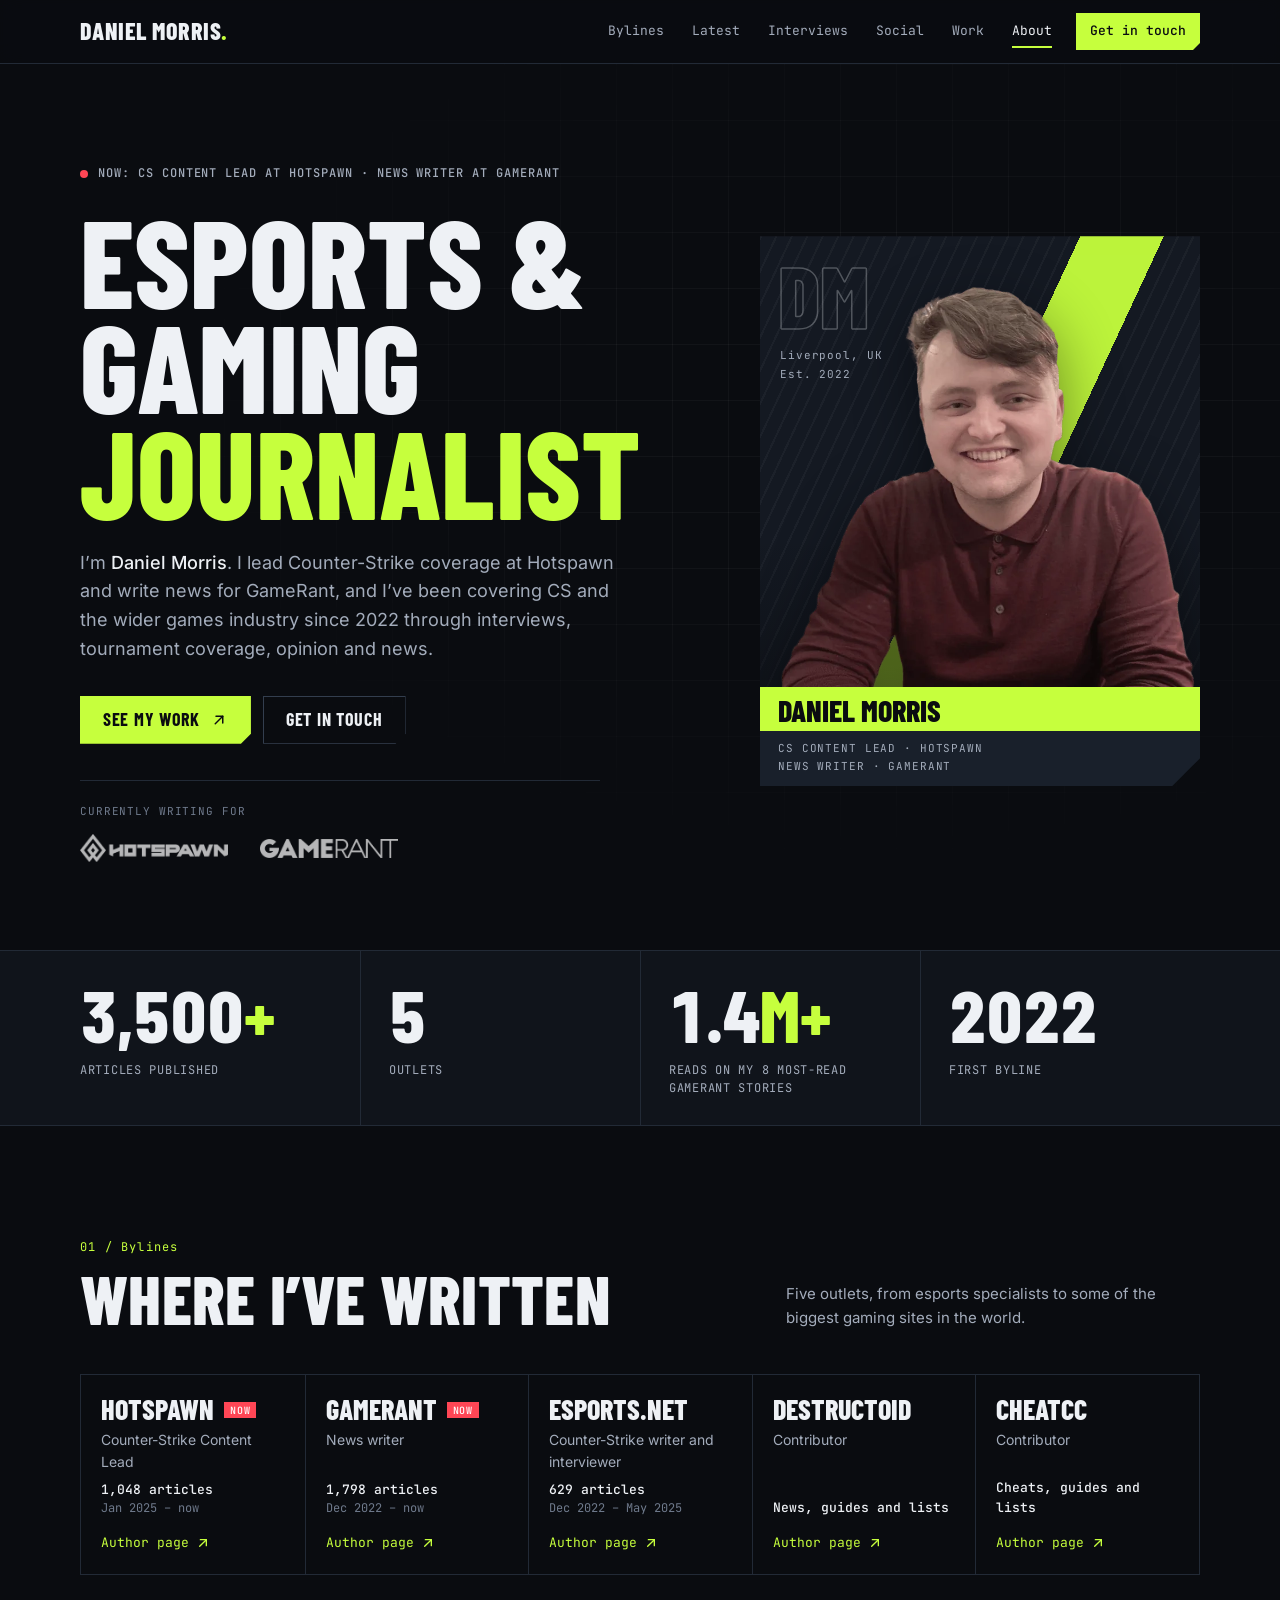
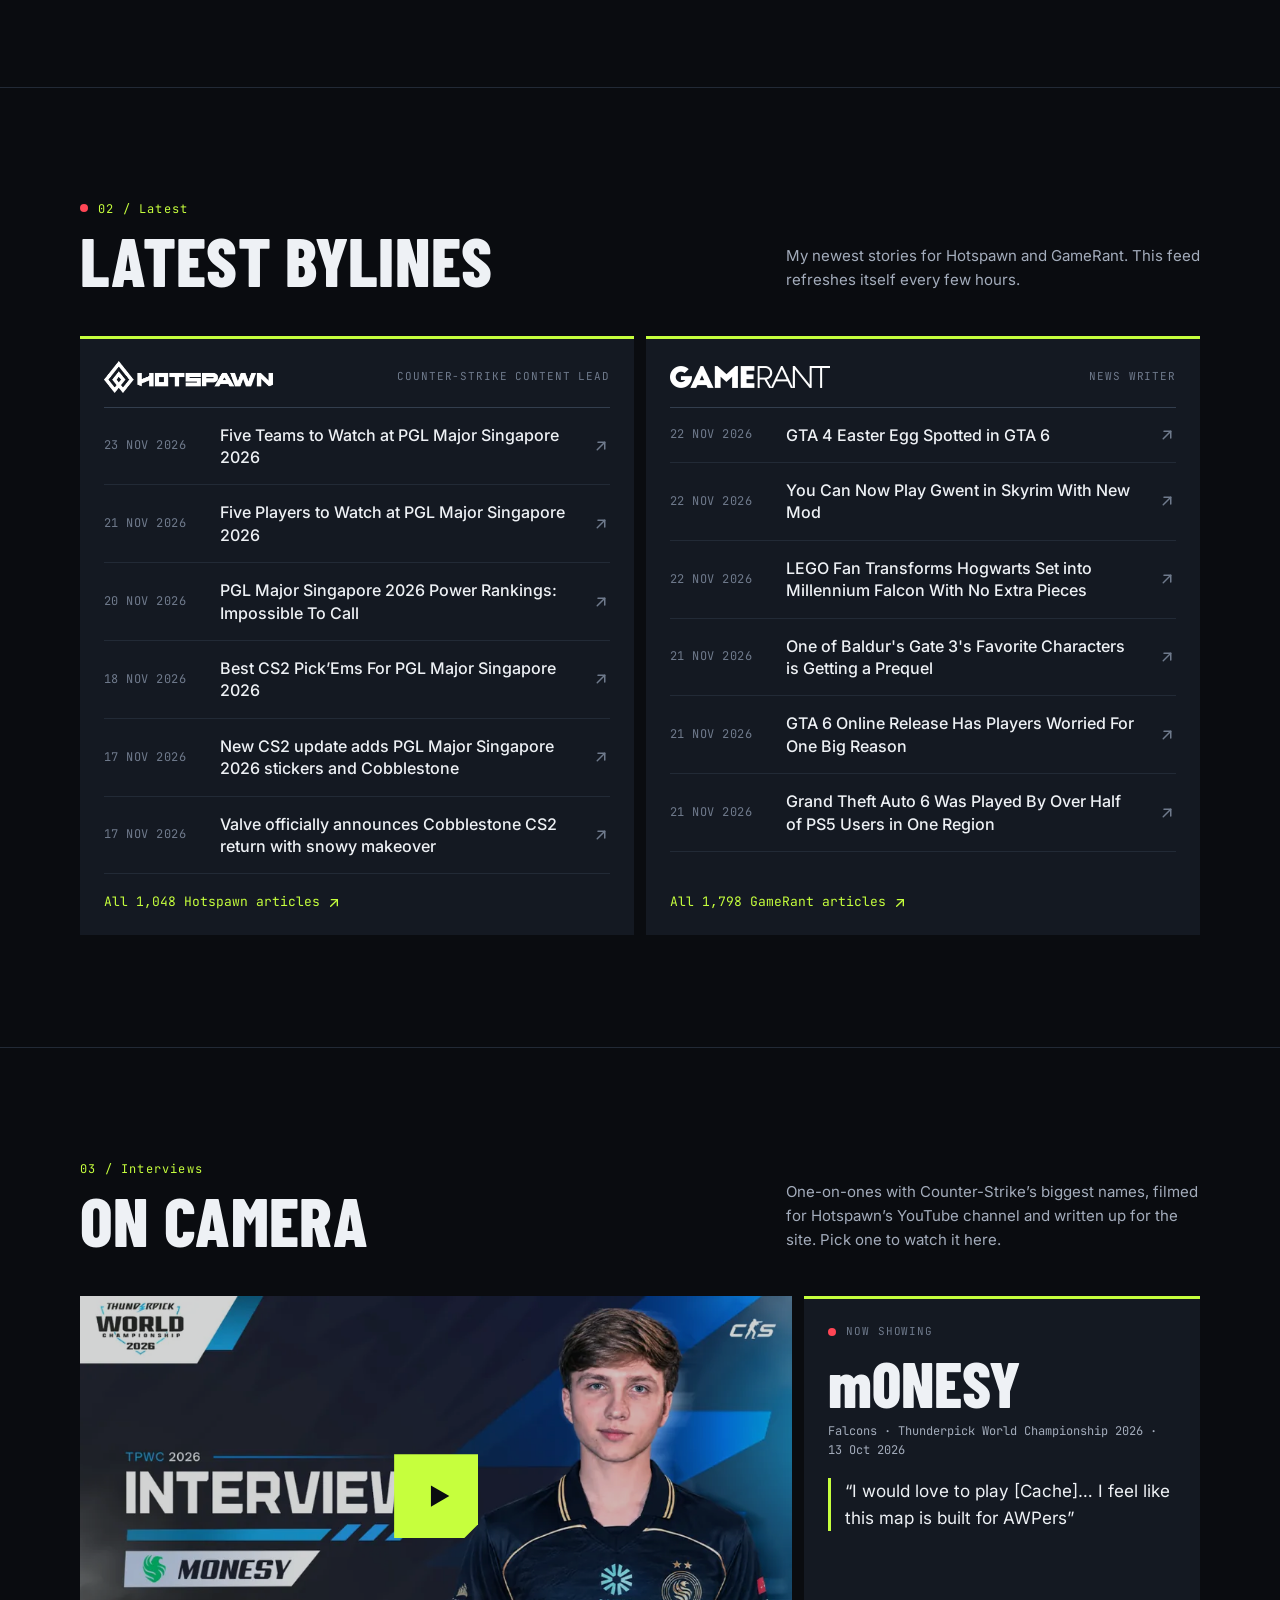
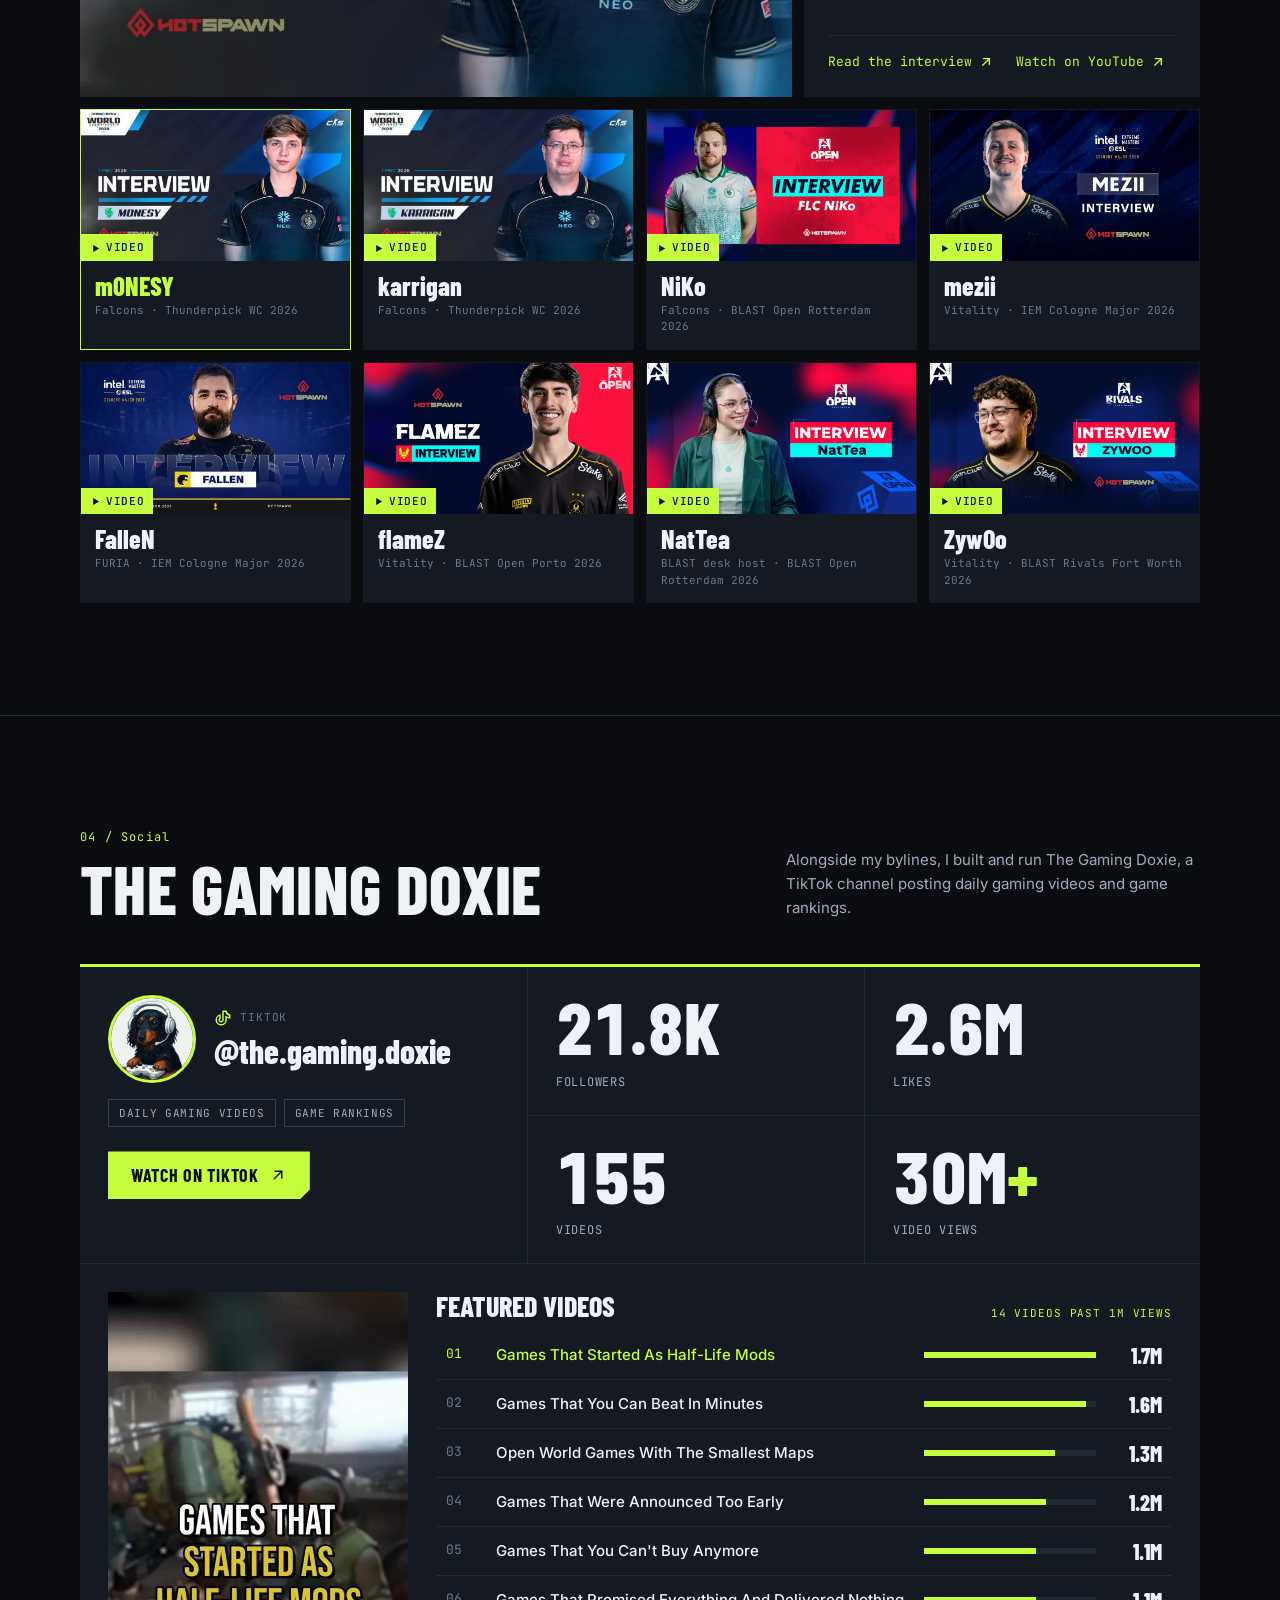
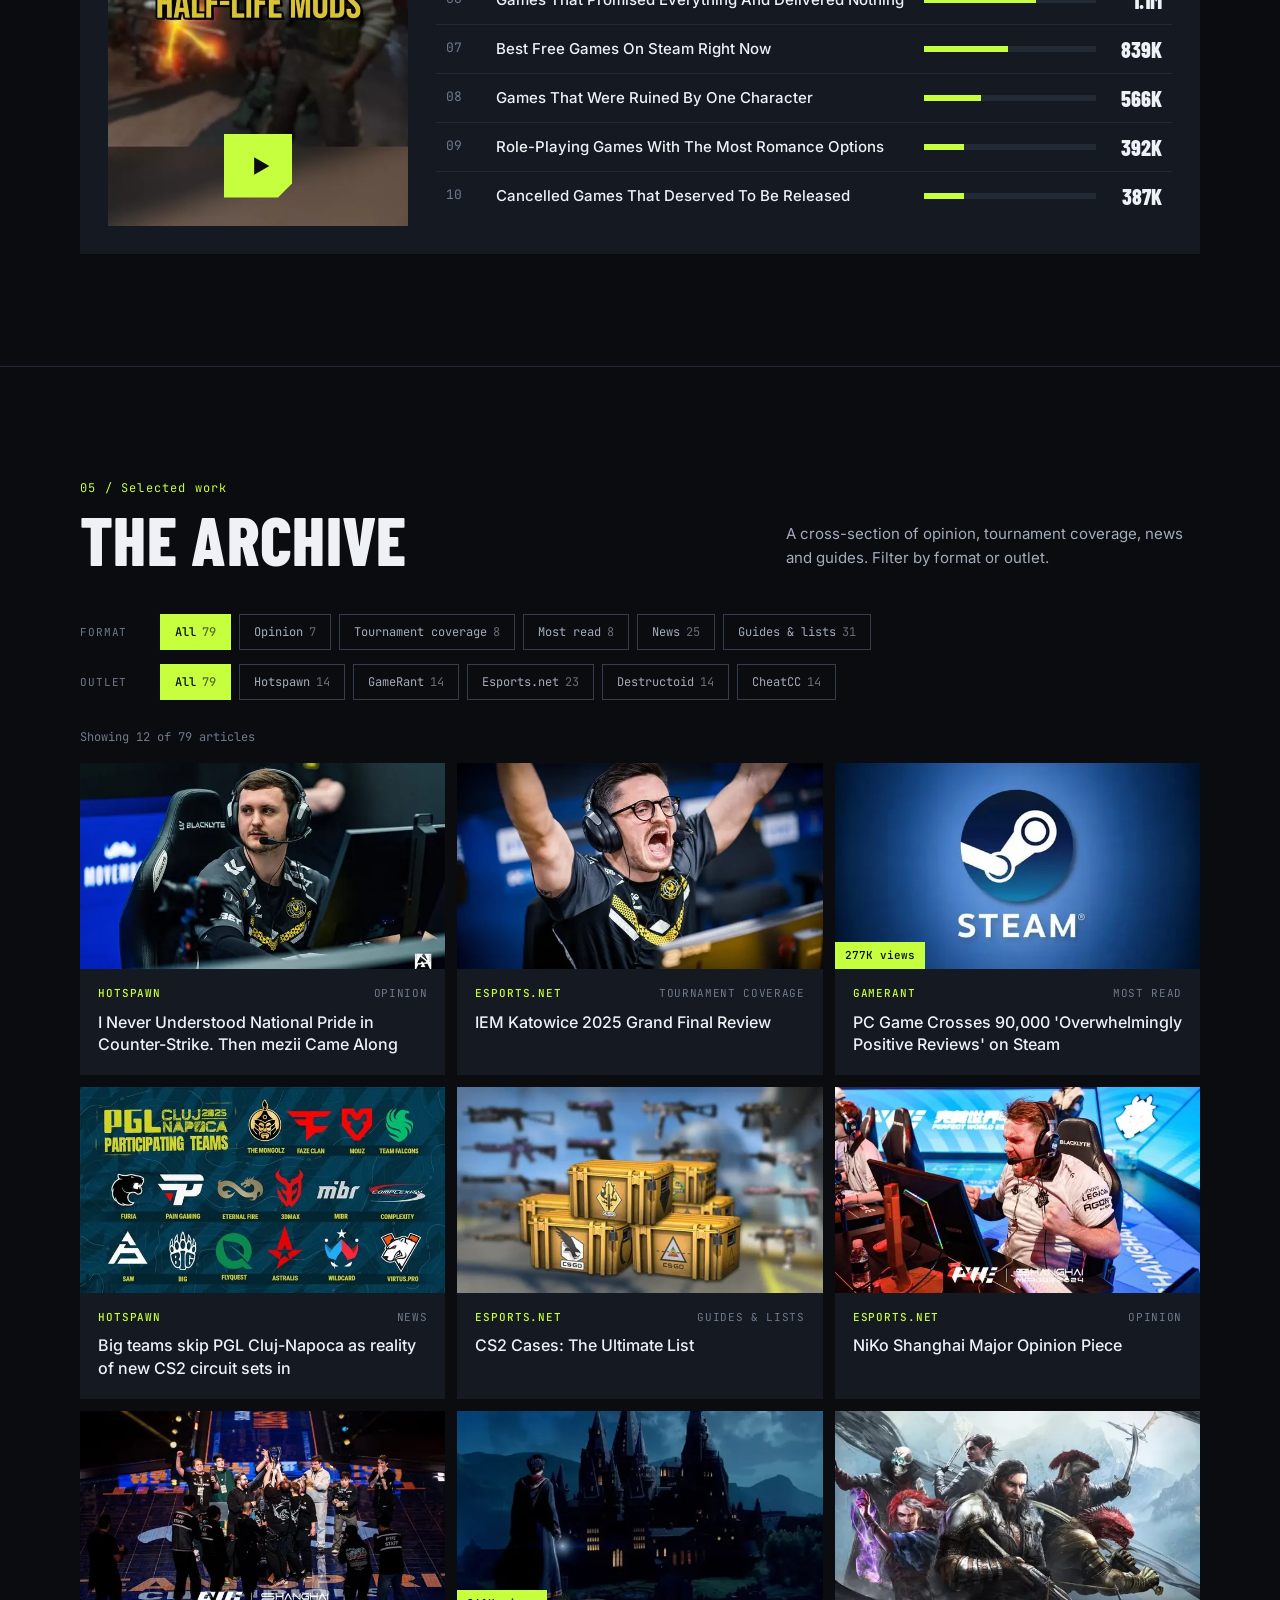
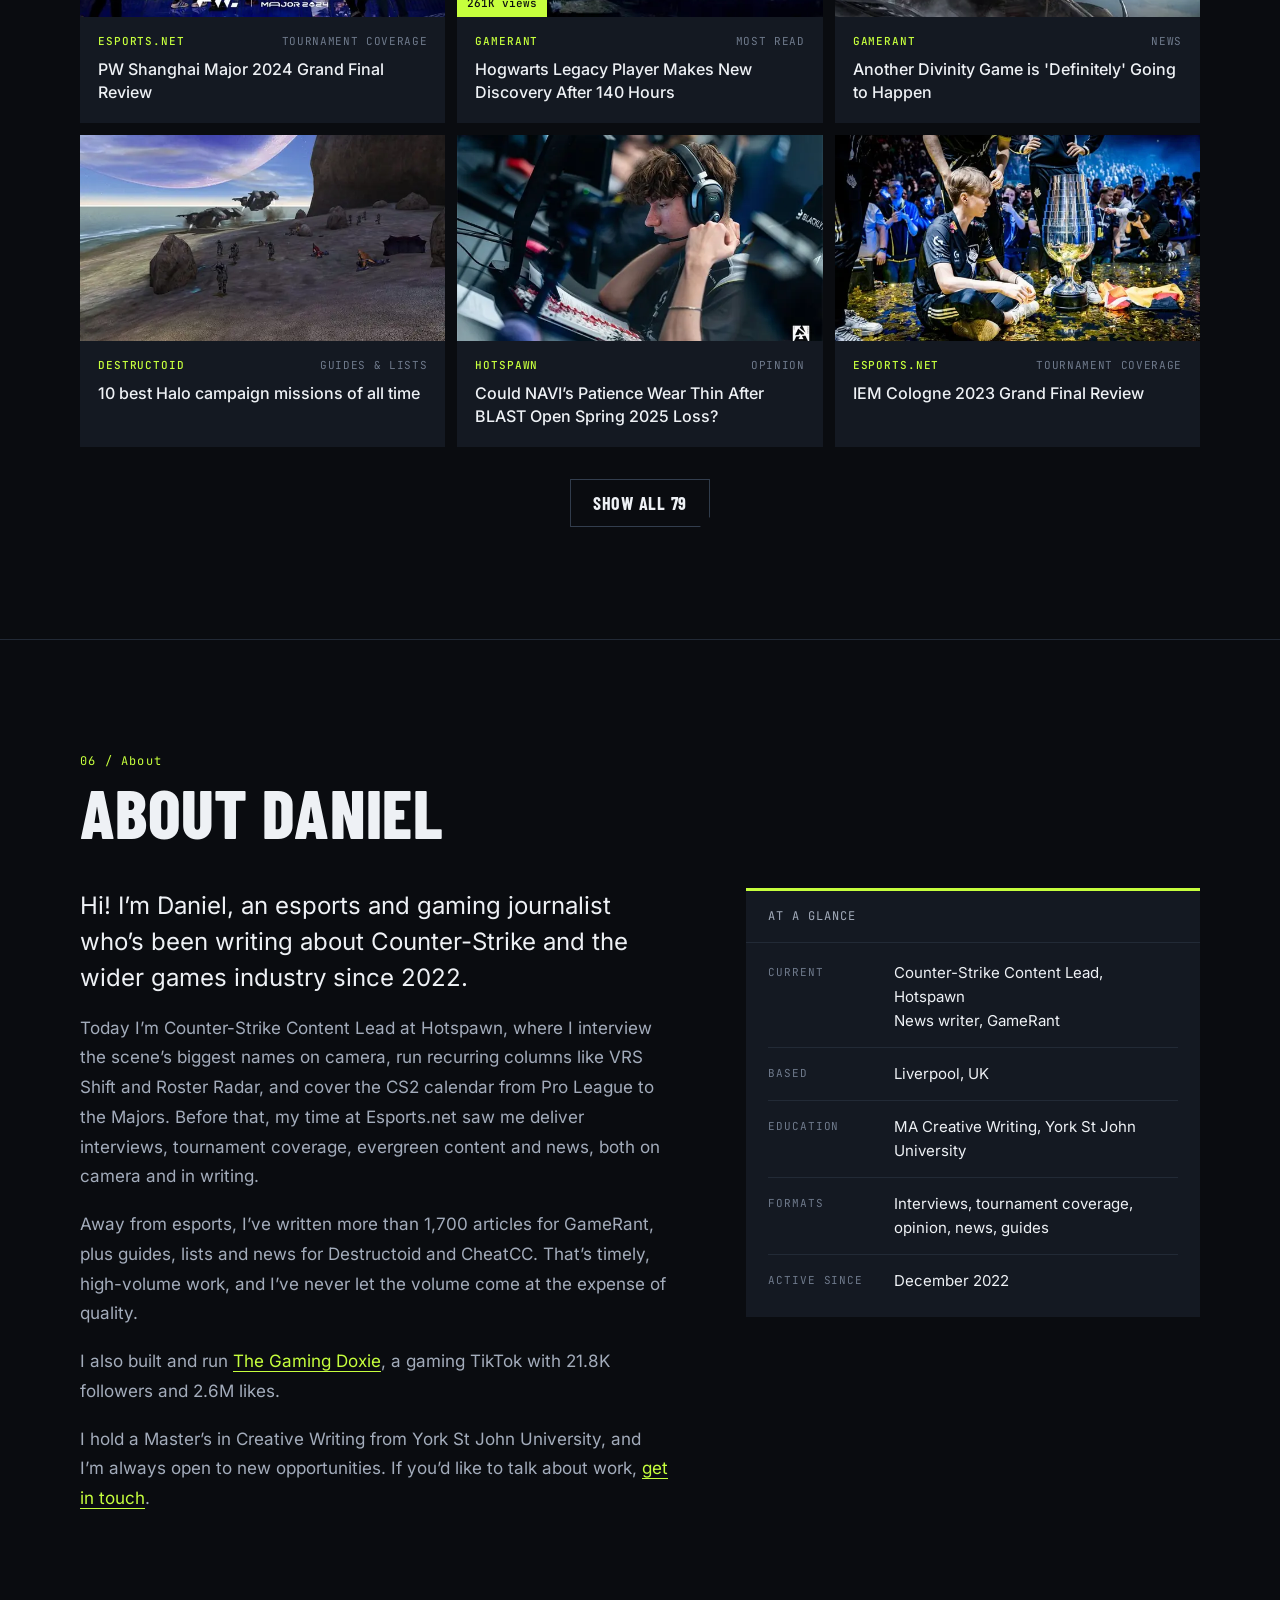
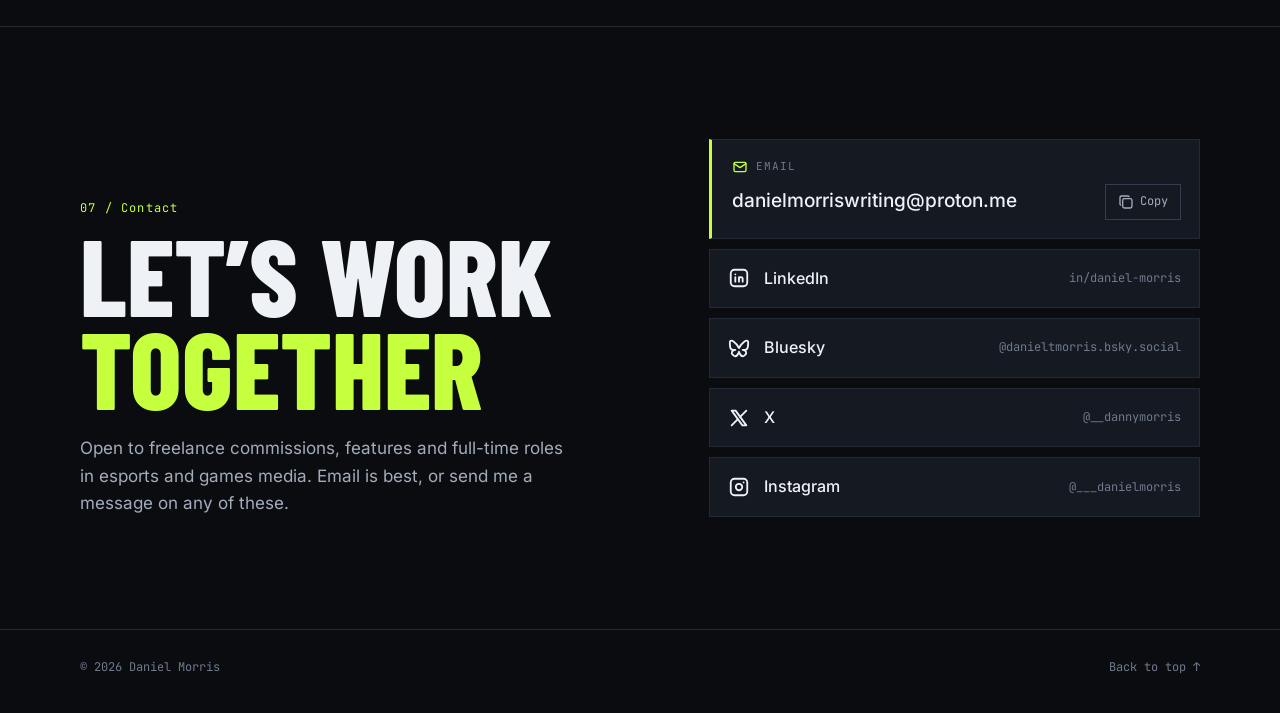
==== commit 2fd3e60f: "Update latest articles" ====
--- a/index.html
+++ b/index.html
@@ -101,7 +101,7 @@
           <li class="outlet is-current">
             <h3 class="outlet-name">Hotspawn</h3>
             <p class="outlet-role">Counter-Strike Content Lead</p>
-            <p class="outlet-stat"><b><span data-live="hotspawn-count">1,047</span> articles</b>Jan 2025 – now</p>
+            <p class="outlet-stat"><b><span data-live="hotspawn-count">1,048</span> articles</b>Jan 2025 – now</p>
             <a class="text-link" href="https://www.hotspawn.com/author/danielmorris" target="_blank" rel="noopener">Author page <svg class="icon" viewBox="0 0 24 24" fill="none" stroke="currentColor" stroke-width="2" stroke-linecap="round" stroke-linejoin="round" aria-hidden="true"><path d="M17 7l-10 10" /><path d="M8 7l9 0l0 9" /></svg><span class="sr-only"> on Hotspawn (opens in a new tab)</span></a>
           </li>
           <li class="outlet is-current">
@@ -150,6 +150,13 @@
             </div>
             <ul class="latest-list">
               <li>
+                <a class="feed-row" href="https://www.hotspawn.com/counter-strike/news/five-teams-to-watch-at-pgl-major-singapore-2026" target="_blank" rel="noopener">
+                  <time class="feed-date" datetime="2026-11-23">23 Nov 2026</time>
+                  <span class="feed-title">Five Teams to Watch at PGL Major Singapore 2026<span class="sr-only"> (opens in a new tab)</span></span>
+                  <svg class="icon" viewBox="0 0 24 24" fill="none" stroke="currentColor" stroke-width="2" stroke-linecap="round" stroke-linejoin="round" aria-hidden="true"><path d="M17 7l-10 10" /><path d="M8 7l9 0l0 9" /></svg>
+                </a>
+              </li>
+              <li>
                 <a class="feed-row" href="https://www.hotspawn.com/counter-strike/news/five-players-to-watch-at-pgl-major-singapore-2026" target="_blank" rel="noopener">
                   <time class="feed-date" datetime="2026-11-21">21 Nov 2026</time>
                   <span class="feed-title">Five Players to Watch at PGL Major Singapore 2026<span class="sr-only"> (opens in a new tab)</span></span>
@@ -184,15 +191,8 @@
                   <svg class="icon" viewBox="0 0 24 24" fill="none" stroke="currentColor" stroke-width="2" stroke-linecap="round" stroke-linejoin="round" aria-hidden="true"><path d="M17 7l-10 10" /><path d="M8 7l9 0l0 9" /></svg>
                 </a>
               </li>
-              <li>
-                <a class="feed-row" href="https://www.hotspawn.com/counter-strike/news/100-thieves-and-fnatic-qualify-for-pgl-cluj-napoca-2027-via-closed-qualifier" target="_blank" rel="noopener">
-                  <time class="feed-date" datetime="2026-11-17">17 Nov 2026</time>
-                  <span class="feed-title">100 Thieves and fnatic qualify for PGL Cluj-Napoca 2027 via Closed Qualifier<span class="sr-only"> (opens in a new tab)</span></span>
-                  <svg class="icon" viewBox="0 0 24 24" fill="none" stroke="currentColor" stroke-width="2" stroke-linecap="round" stroke-linejoin="round" aria-hidden="true"><path d="M17 7l-10 10" /><path d="M8 7l9 0l0 9" /></svg>
-                </a>
-              </li>
             </ul>
-            <a class="text-link latest-more" href="https://www.hotspawn.com/author/danielmorris" target="_blank" rel="noopener">All 1,047 Hotspawn articles <svg class="icon" viewBox="0 0 24 24" fill="none" stroke="currentColor" stroke-width="2" stroke-linecap="round" stroke-linejoin="round" aria-hidden="true"><path d="M17 7l-10 10" /><path d="M8 7l9 0l0 9" /></svg><span class="sr-only"> (opens in a new tab)</span></a>
+            <a class="text-link latest-more" href="https://www.hotspawn.com/author/danielmorris" target="_blank" rel="noopener">All 1,048 Hotspawn articles <svg class="icon" viewBox="0 0 24 24" fill="none" stroke="currentColor" stroke-width="2" stroke-linecap="round" stroke-linejoin="round" aria-hidden="true"><path d="M17 7l-10 10" /><path d="M8 7l9 0l0 9" /></svg><span class="sr-only"> (opens in a new tab)</span></a>
           </div>
           <div class="latest-col">
             <div class="latest-head">
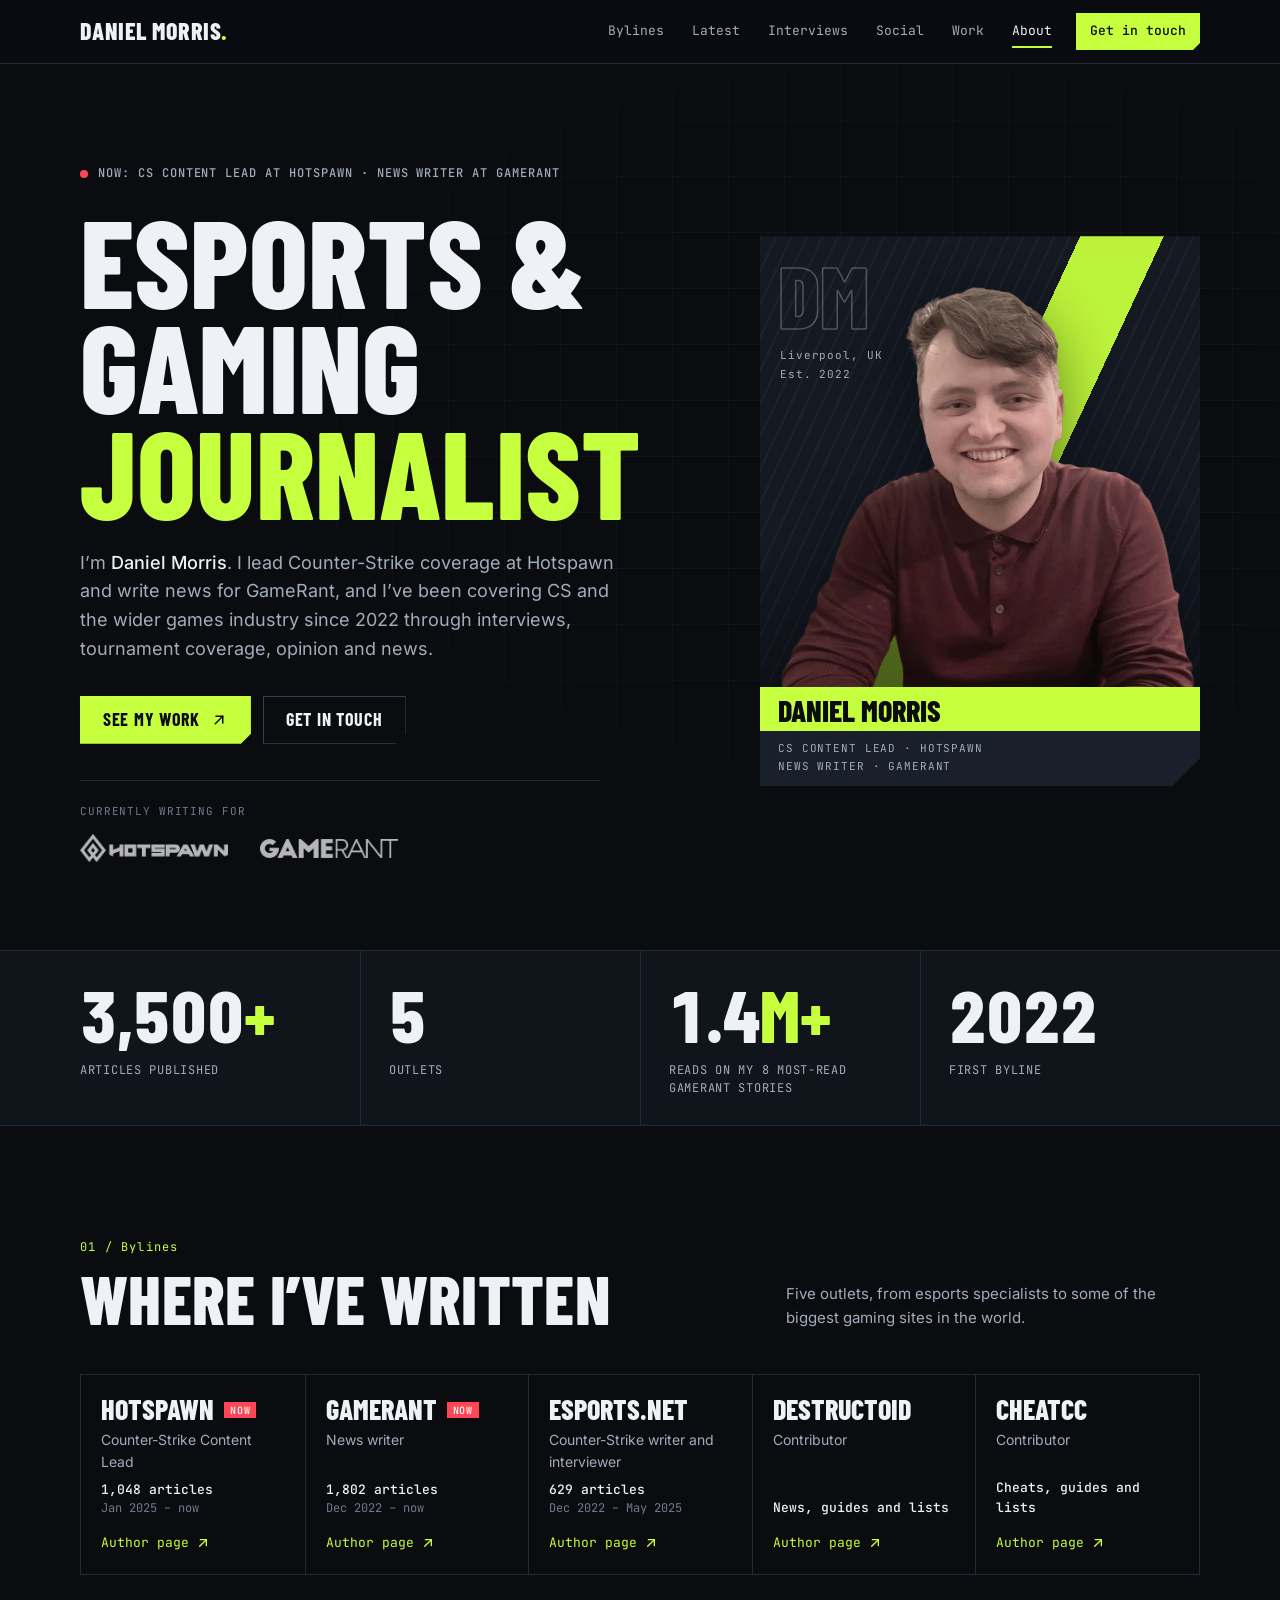
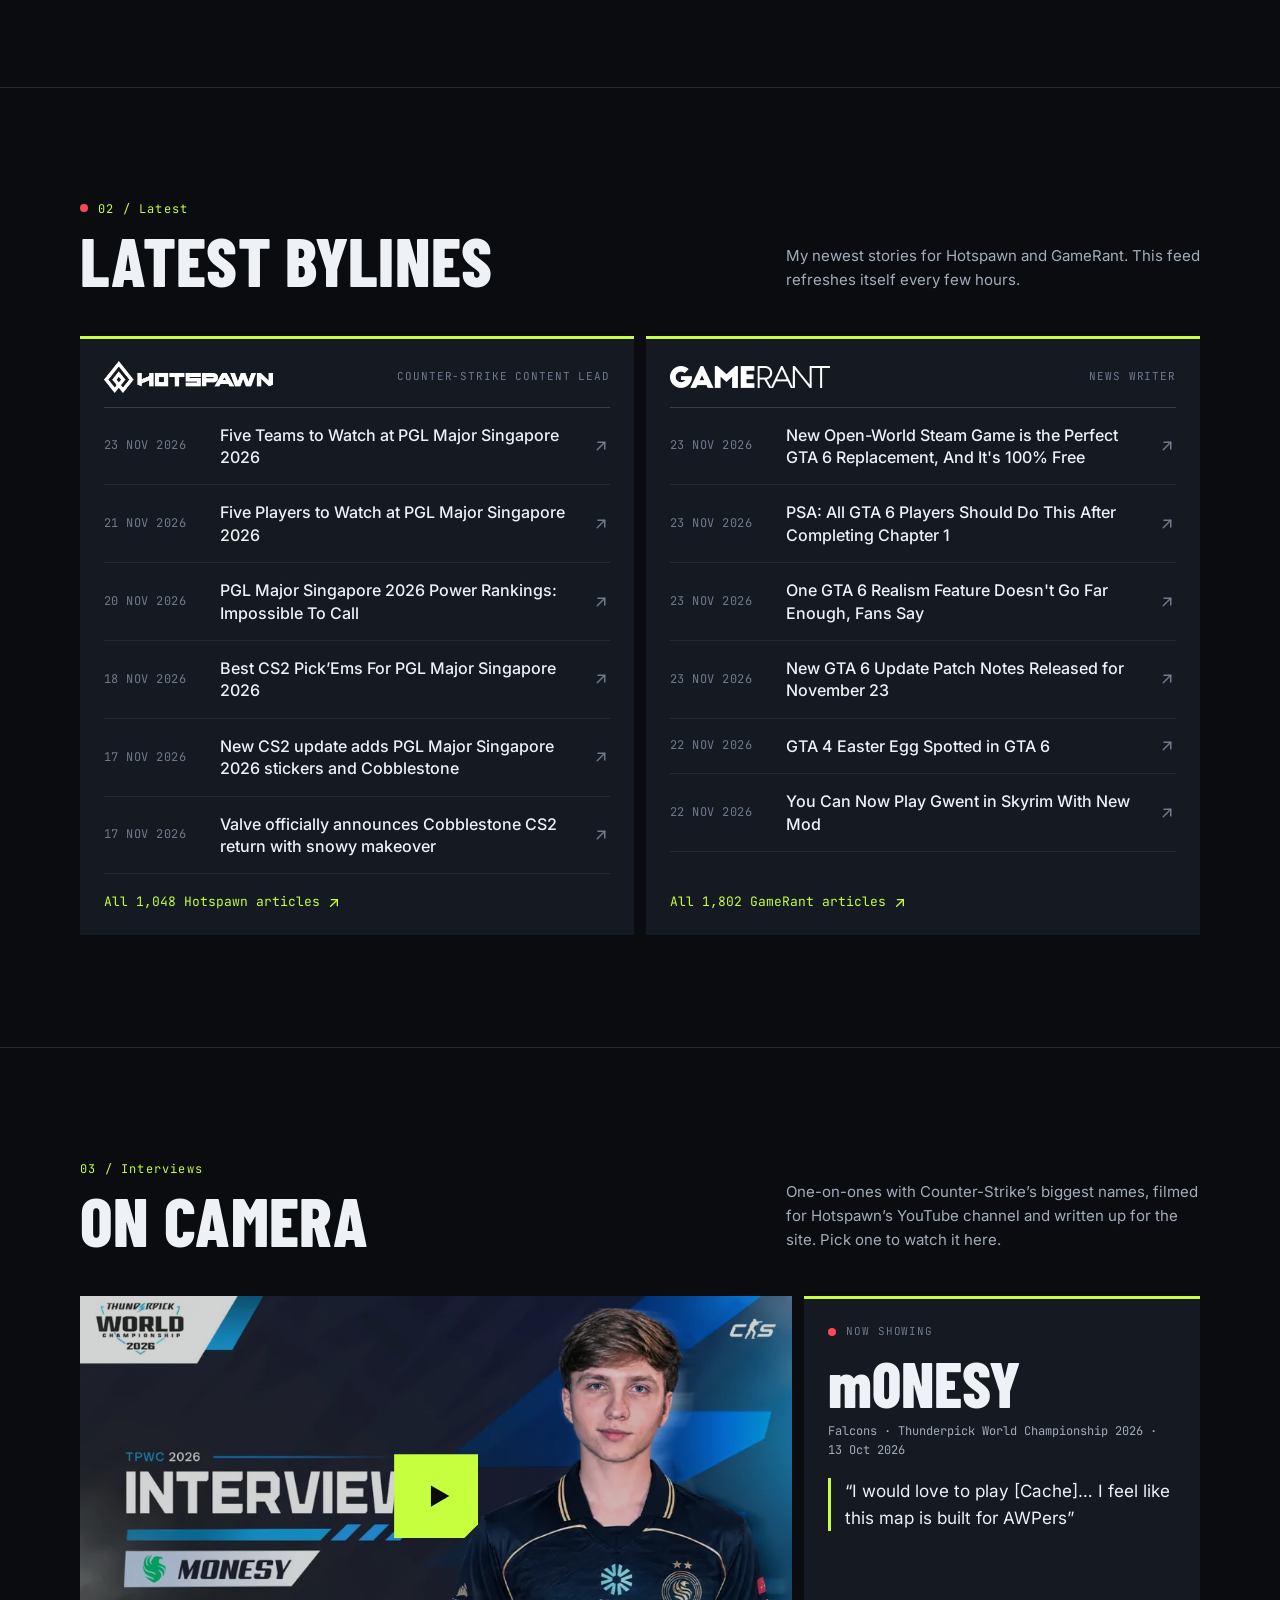
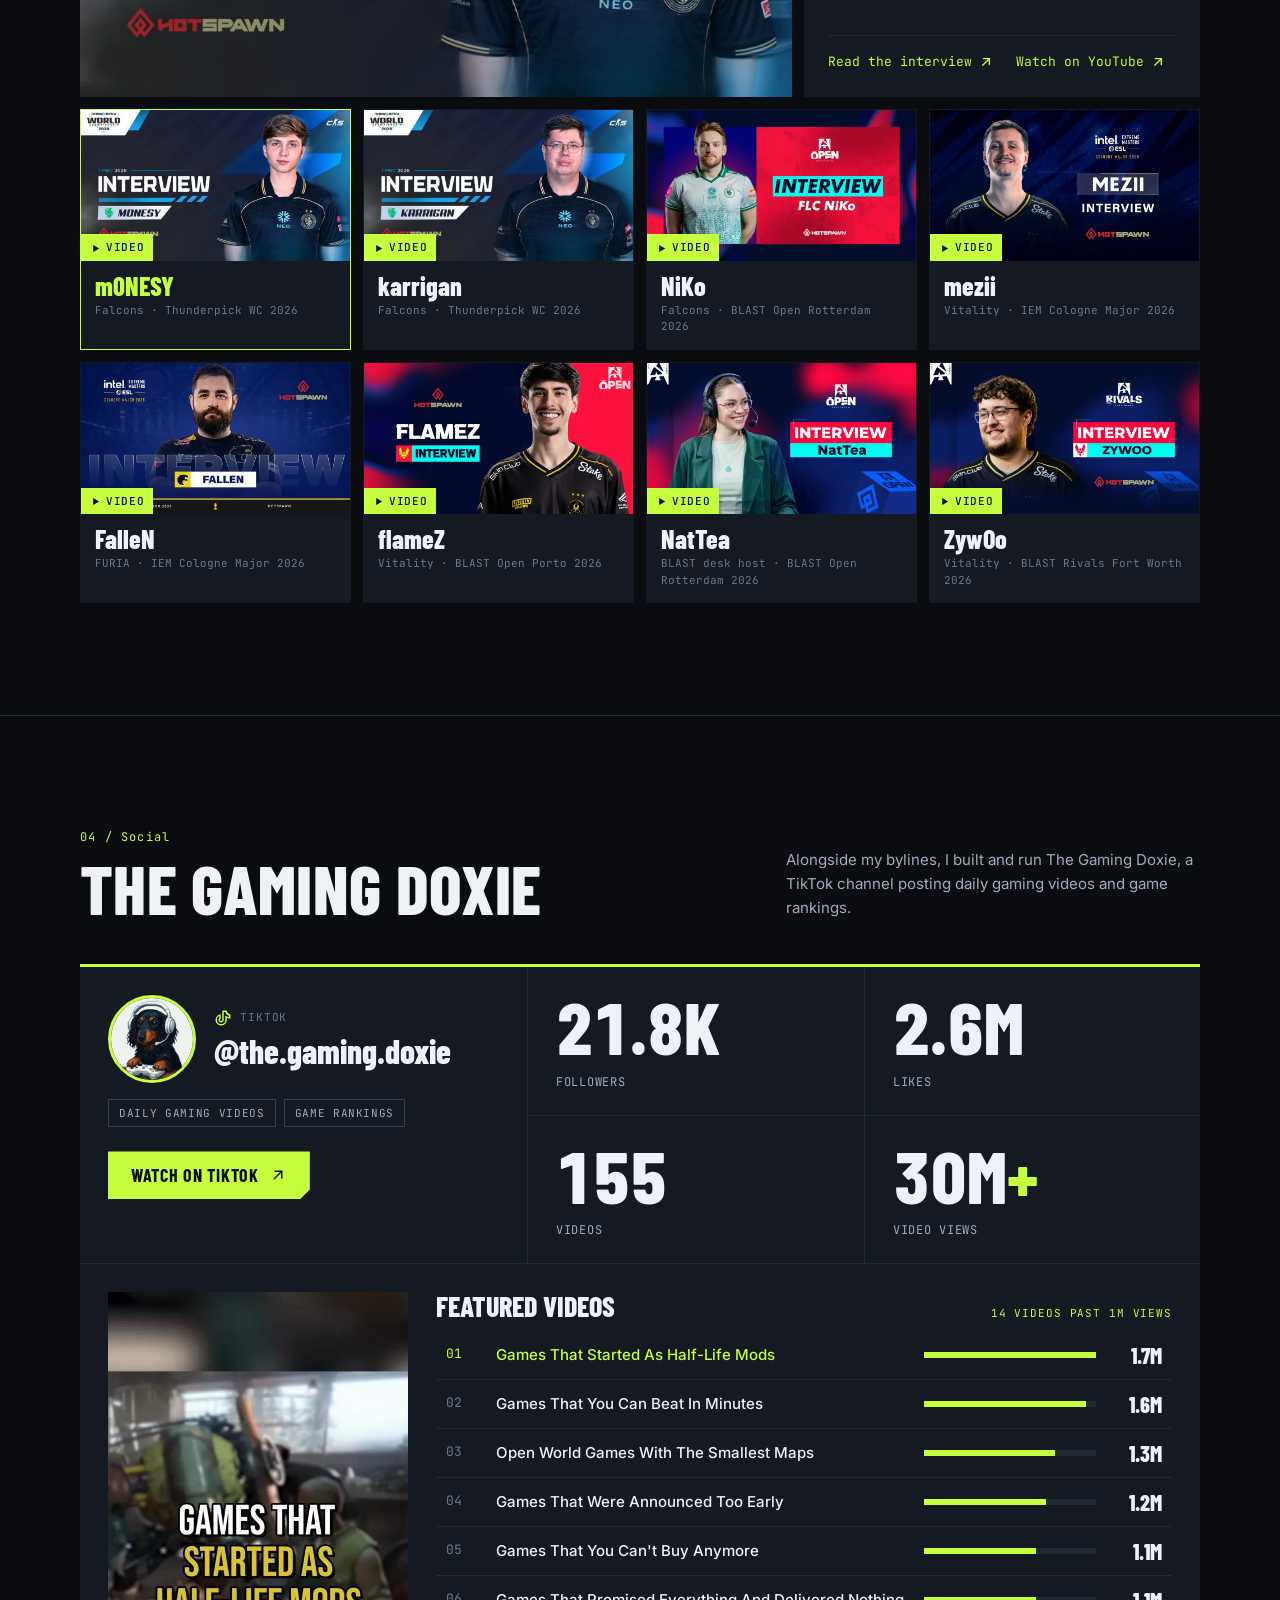
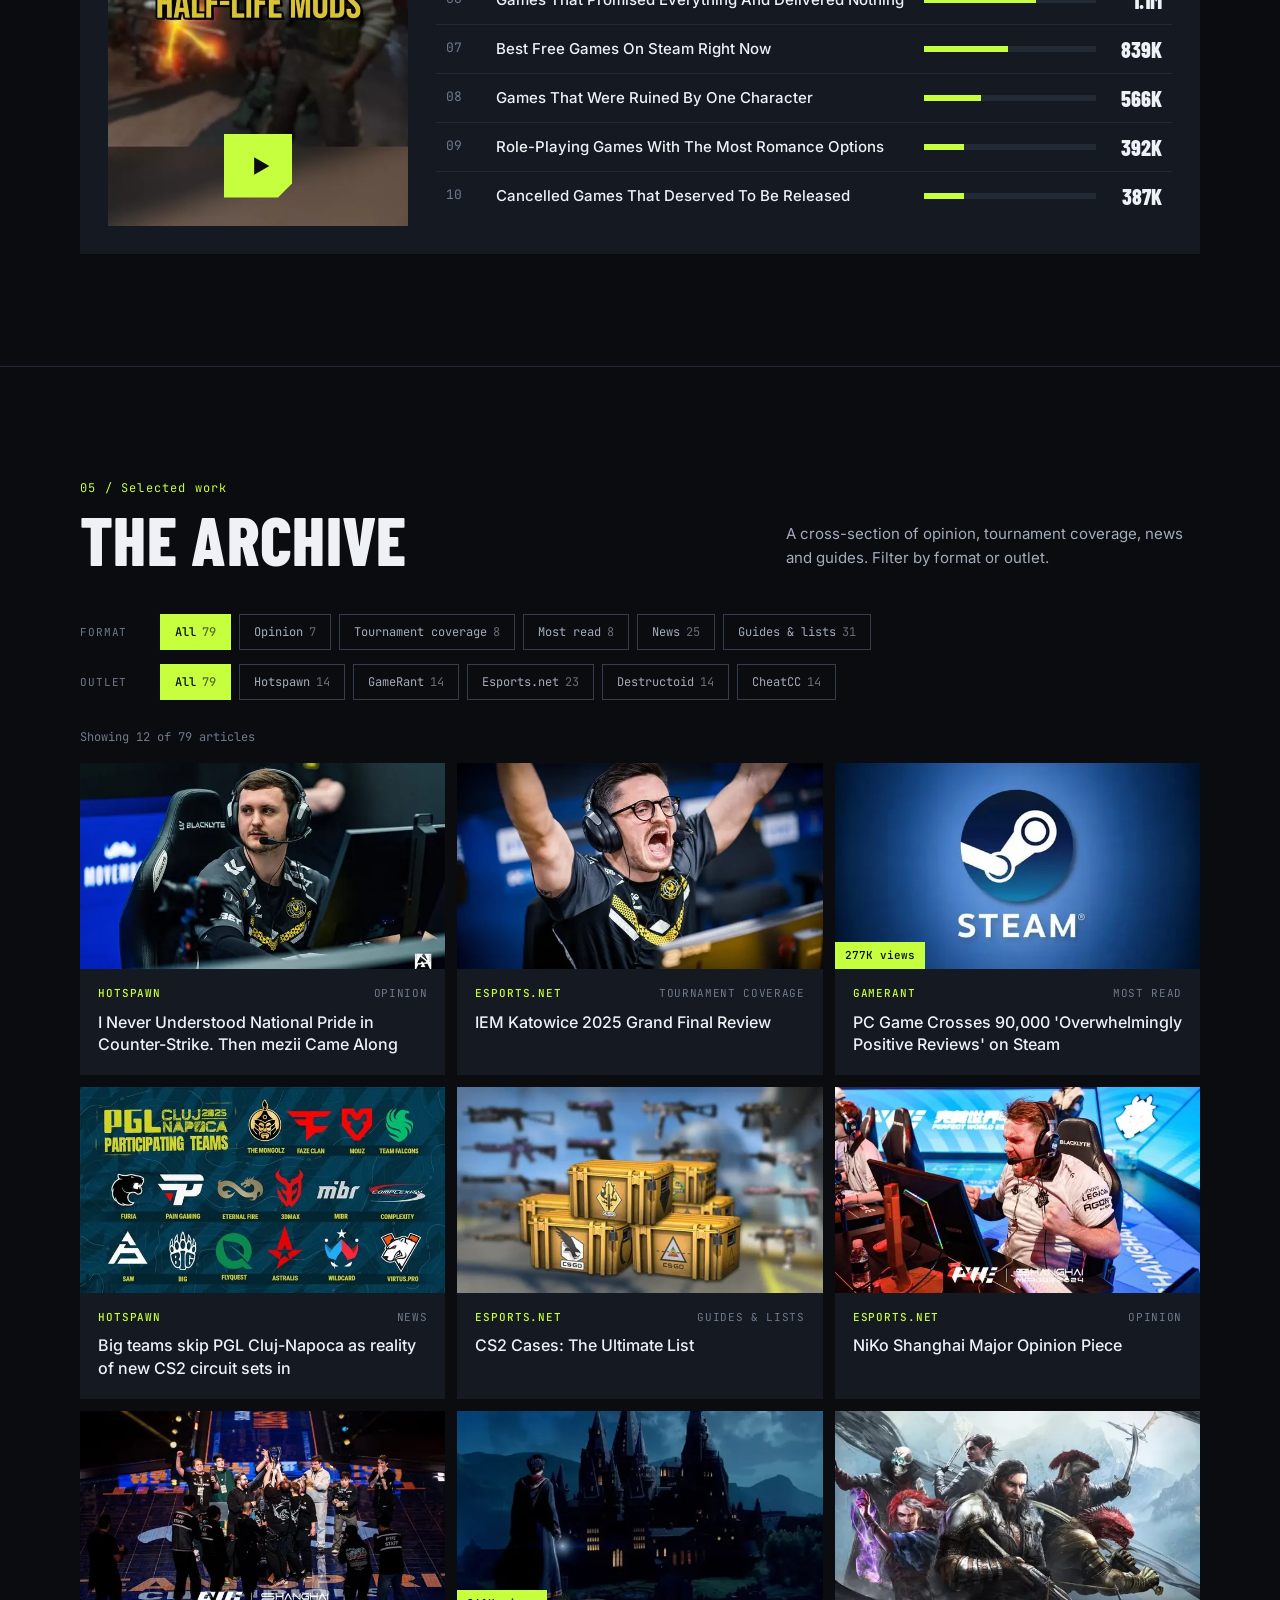
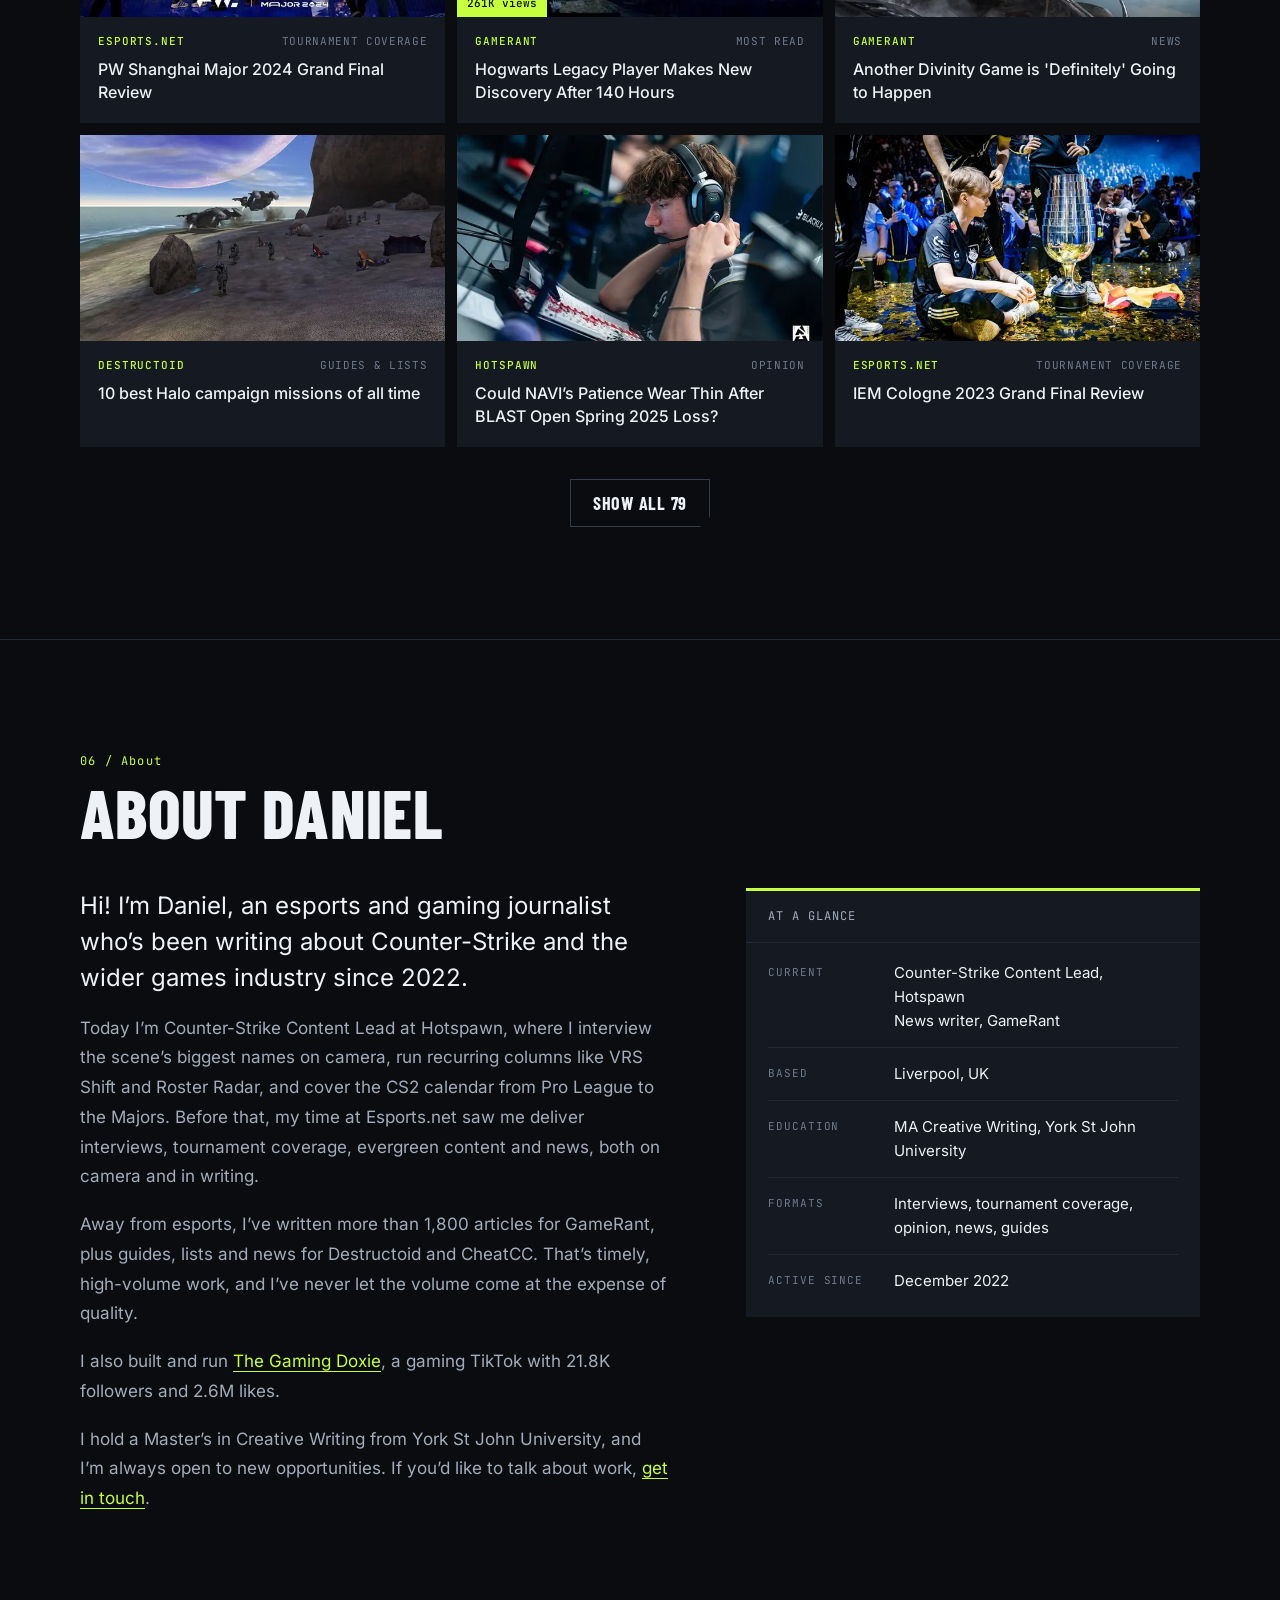
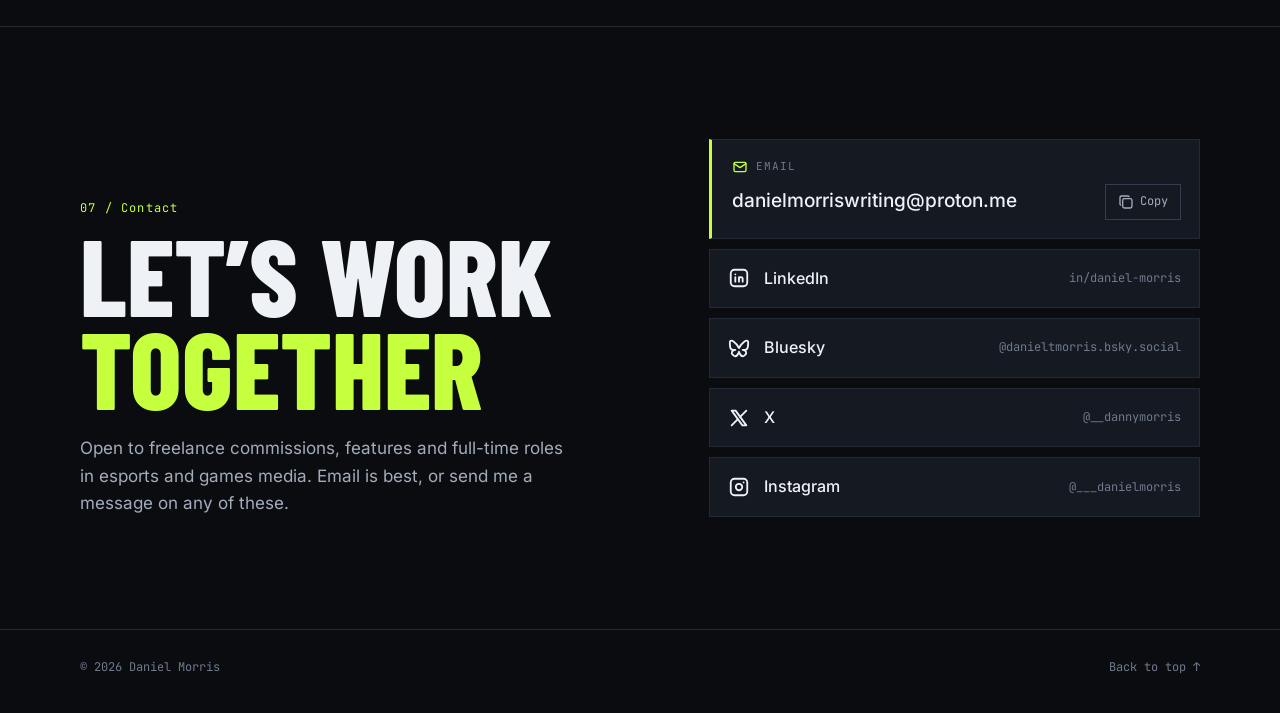
==== commit 295384e2: "Update latest articles" ====
--- a/index.html
+++ b/index.html
@@ -107,7 +107,7 @@
           <li class="outlet is-current">
             <h3 class="outlet-name">GameRant</h3>
             <p class="outlet-role">News writer</p>
-            <p class="outlet-stat"><b><span data-live="gamerant-count">1,798</span> articles</b>Dec 2022 – now</p>
+            <p class="outlet-stat"><b><span data-live="gamerant-count">1,802</span> articles</b>Dec 2022 – now</p>
             <a class="text-link" href="https://gamerant.com/author/daniel-thomas-morris/" target="_blank" rel="noopener">Author page <svg class="icon" viewBox="0 0 24 24" fill="none" stroke="currentColor" stroke-width="2" stroke-linecap="round" stroke-linejoin="round" aria-hidden="true"><path d="M17 7l-10 10" /><path d="M8 7l9 0l0 9" /></svg><span class="sr-only"> on GameRant (opens in a new tab)</span></a>
           </li>
           <li class="outlet">
@@ -201,6 +201,34 @@
             </div>
             <ul class="latest-list">
               <li>
+                <a class="feed-row" href="https://gamerant.com/new-free-steam-game-rob-run-gta-6/" target="_blank" rel="noopener">
+                  <time class="feed-date" datetime="2026-11-23">23 Nov 2026</time>
+                  <span class="feed-title">New Open-World Steam Game is the Perfect GTA 6 Replacement, And It&#x27;s 100% Free<span class="sr-only"> (opens in a new tab)</span></span>
+                  <svg class="icon" viewBox="0 0 24 24" fill="none" stroke="currentColor" stroke-width="2" stroke-linecap="round" stroke-linejoin="round" aria-hidden="true"><path d="M17 7l-10 10" /><path d="M8 7l9 0l0 9" /></svg>
+                </a>
+              </li>
+              <li>
+                <a class="feed-row" href="https://gamerant.com/gta-6-burnt-house-money-chapter-1/" target="_blank" rel="noopener">
+                  <time class="feed-date" datetime="2026-11-23">23 Nov 2026</time>
+                  <span class="feed-title">PSA: All GTA 6 Players Should Do This After Completing Chapter 1<span class="sr-only"> (opens in a new tab)</span></span>
+                  <svg class="icon" viewBox="0 0 24 24" fill="none" stroke="currentColor" stroke-width="2" stroke-linecap="round" stroke-linejoin="round" aria-hidden="true"><path d="M17 7l-10 10" /><path d="M8 7l9 0l0 9" /></svg>
+                </a>
+              </li>
+              <li>
+                <a class="feed-row" href="https://gamerant.com/gta-6-fat-jason-lucia/" target="_blank" rel="noopener">
+                  <time class="feed-date" datetime="2026-11-23">23 Nov 2026</time>
+                  <span class="feed-title">One GTA 6 Realism Feature Doesn&#x27;t Go Far Enough, Fans Say<span class="sr-only"> (opens in a new tab)</span></span>
+                  <svg class="icon" viewBox="0 0 24 24" fill="none" stroke="currentColor" stroke-width="2" stroke-linecap="round" stroke-linejoin="round" aria-hidden="true"><path d="M17 7l-10 10" /><path d="M8 7l9 0l0 9" /></svg>
+                </a>
+              </li>
+              <li>
+                <a class="feed-row" href="https://gamerant.com/new-gta-6-update-patch-notes-november-23-2026/" target="_blank" rel="noopener">
+                  <time class="feed-date" datetime="2026-11-23">23 Nov 2026</time>
+                  <span class="feed-title">New GTA 6 Update Patch Notes Released for November 23<span class="sr-only"> (opens in a new tab)</span></span>
+                  <svg class="icon" viewBox="0 0 24 24" fill="none" stroke="currentColor" stroke-width="2" stroke-linecap="round" stroke-linejoin="round" aria-hidden="true"><path d="M17 7l-10 10" /><path d="M8 7l9 0l0 9" /></svg>
+                </a>
+              </li>
+              <li>
                 <a class="feed-row" href="https://gamerant.com/grand-theft-auto-6-easter-eggs-gta-4-girl/" target="_blank" rel="noopener">
                   <time class="feed-date" datetime="2026-11-22">22 Nov 2026</time>
                   <span class="feed-title">GTA 4 Easter Egg Spotted in GTA 6<span class="sr-only"> (opens in a new tab)</span></span>
@@ -214,36 +242,8 @@
                   <svg class="icon" viewBox="0 0 24 24" fill="none" stroke="currentColor" stroke-width="2" stroke-linecap="round" stroke-linejoin="round" aria-hidden="true"><path d="M17 7l-10 10" /><path d="M8 7l9 0l0 9" /></svg>
                 </a>
               </li>
-              <li>
-                <a class="feed-row" href="https://gamerant.com/lego-hogwarts-set-custom-millennium-falcon-build/" target="_blank" rel="noopener">
-                  <time class="feed-date" datetime="2026-11-22">22 Nov 2026</time>
-                  <span class="feed-title">LEGO Fan Transforms Hogwarts Set into Millennium Falcon With No Extra Pieces<span class="sr-only"> (opens in a new tab)</span></span>
-                  <svg class="icon" viewBox="0 0 24 24" fill="none" stroke="currentColor" stroke-width="2" stroke-linecap="round" stroke-linejoin="round" aria-hidden="true"><path d="M17 7l-10 10" /><path d="M8 7l9 0l0 9" /></svg>
-                </a>
-              </li>
-              <li>
-                <a class="feed-row" href="https://gamerant.com/baldurs-gate-3-shadowheart-prequel-book/" target="_blank" rel="noopener">
-                  <time class="feed-date" datetime="2026-11-21">21 Nov 2026</time>
-                  <span class="feed-title">One of Baldur&#x27;s Gate 3&#x27;s Favorite Characters is Getting a Prequel<span class="sr-only"> (opens in a new tab)</span></span>
-                  <svg class="icon" viewBox="0 0 24 24" fill="none" stroke="currentColor" stroke-width="2" stroke-linecap="round" stroke-linejoin="round" aria-hidden="true"><path d="M17 7l-10 10" /><path d="M8 7l9 0l0 9" /></svg>
-                </a>
-              </li>
-              <li>
-                <a class="feed-row" href="https://gamerant.com/gta-6-online-player-count-fps-issues/" target="_blank" rel="noopener">
-                  <time class="feed-date" datetime="2026-11-21">21 Nov 2026</time>
-                  <span class="feed-title">GTA 6 Online Release Has Players Worried For One Big Reason<span class="sr-only"> (opens in a new tab)</span></span>
-                  <svg class="icon" viewBox="0 0 24 24" fill="none" stroke="currentColor" stroke-width="2" stroke-linecap="round" stroke-linejoin="round" aria-hidden="true"><path d="M17 7l-10 10" /><path d="M8 7l9 0l0 9" /></svg>
-                </a>
-              </li>
-              <li>
-                <a class="feed-row" href="https://gamerant.com/gta-6-played-by-over-half-ps5-users/" target="_blank" rel="noopener">
-                  <time class="feed-date" datetime="2026-11-21">21 Nov 2026</time>
-                  <span class="feed-title">Grand Theft Auto 6 Was Played By Over Half of PS5 Users in One Region<span class="sr-only"> (opens in a new tab)</span></span>
-                  <svg class="icon" viewBox="0 0 24 24" fill="none" stroke="currentColor" stroke-width="2" stroke-linecap="round" stroke-linejoin="round" aria-hidden="true"><path d="M17 7l-10 10" /><path d="M8 7l9 0l0 9" /></svg>
-                </a>
-              </li>
             </ul>
-            <a class="text-link latest-more" href="https://gamerant.com/author/daniel-thomas-morris/" target="_blank" rel="noopener">All 1,798 GameRant articles <svg class="icon" viewBox="0 0 24 24" fill="none" stroke="currentColor" stroke-width="2" stroke-linecap="round" stroke-linejoin="round" aria-hidden="true"><path d="M17 7l-10 10" /><path d="M8 7l9 0l0 9" /></svg><span class="sr-only"> (opens in a new tab)</span></a>
+            <a class="text-link latest-more" href="https://gamerant.com/author/daniel-thomas-morris/" target="_blank" rel="noopener">All 1,802 GameRant articles <svg class="icon" viewBox="0 0 24 24" fill="none" stroke="currentColor" stroke-width="2" stroke-linecap="round" stroke-linejoin="round" aria-hidden="true"><path d="M17 7l-10 10" /><path d="M8 7l9 0l0 9" /></svg><span class="sr-only"> (opens in a new tab)</span></a>
           </div>
         </div>
         <!-- feed:end -->
@@ -1238,7 +1238,7 @@
           <div class="about-copy reveal">
             <p>Hi! I’m Daniel, an esports and gaming journalist who’s been writing about Counter-Strike and the wider games industry since 2022.</p>
             <p>Today I’m Counter-Strike Content Lead at Hotspawn, where I interview the scene’s biggest names on camera, run recurring columns like VRS Shift and Roster Radar, and cover the CS2 calendar from Pro League to the Majors. Before that, my time at Esports.net saw me deliver interviews, tournament coverage, evergreen content and news, both on camera and in writing.</p>
-            <p>Away from esports, I’ve written more than <span data-live="gamerant-floor">1,700</span> articles for GameRant, plus guides, lists and news for Destructoid and CheatCC. That’s timely, high-volume work, and I’ve never let the volume come at the expense of quality.</p>
+            <p>Away from esports, I’ve written more than <span data-live="gamerant-floor">1,800</span> articles for GameRant, plus guides, lists and news for Destructoid and CheatCC. That’s timely, high-volume work, and I’ve never let the volume come at the expense of quality.</p>
             <p>I also built and run <a class="inline-link" href="#social">The Gaming Doxie</a>, a gaming TikTok with <span data-live="tiktok-followers">21.8K</span> followers and <span data-live="tiktok-likes">2.6M</span> likes.</p>
             <p>I hold a Master’s in Creative Writing from York St John University, and I’m always open to new opportunities. If you’d like to talk about work, <a class="inline-link" href="#contact">get in touch</a>.</p>
           </div>
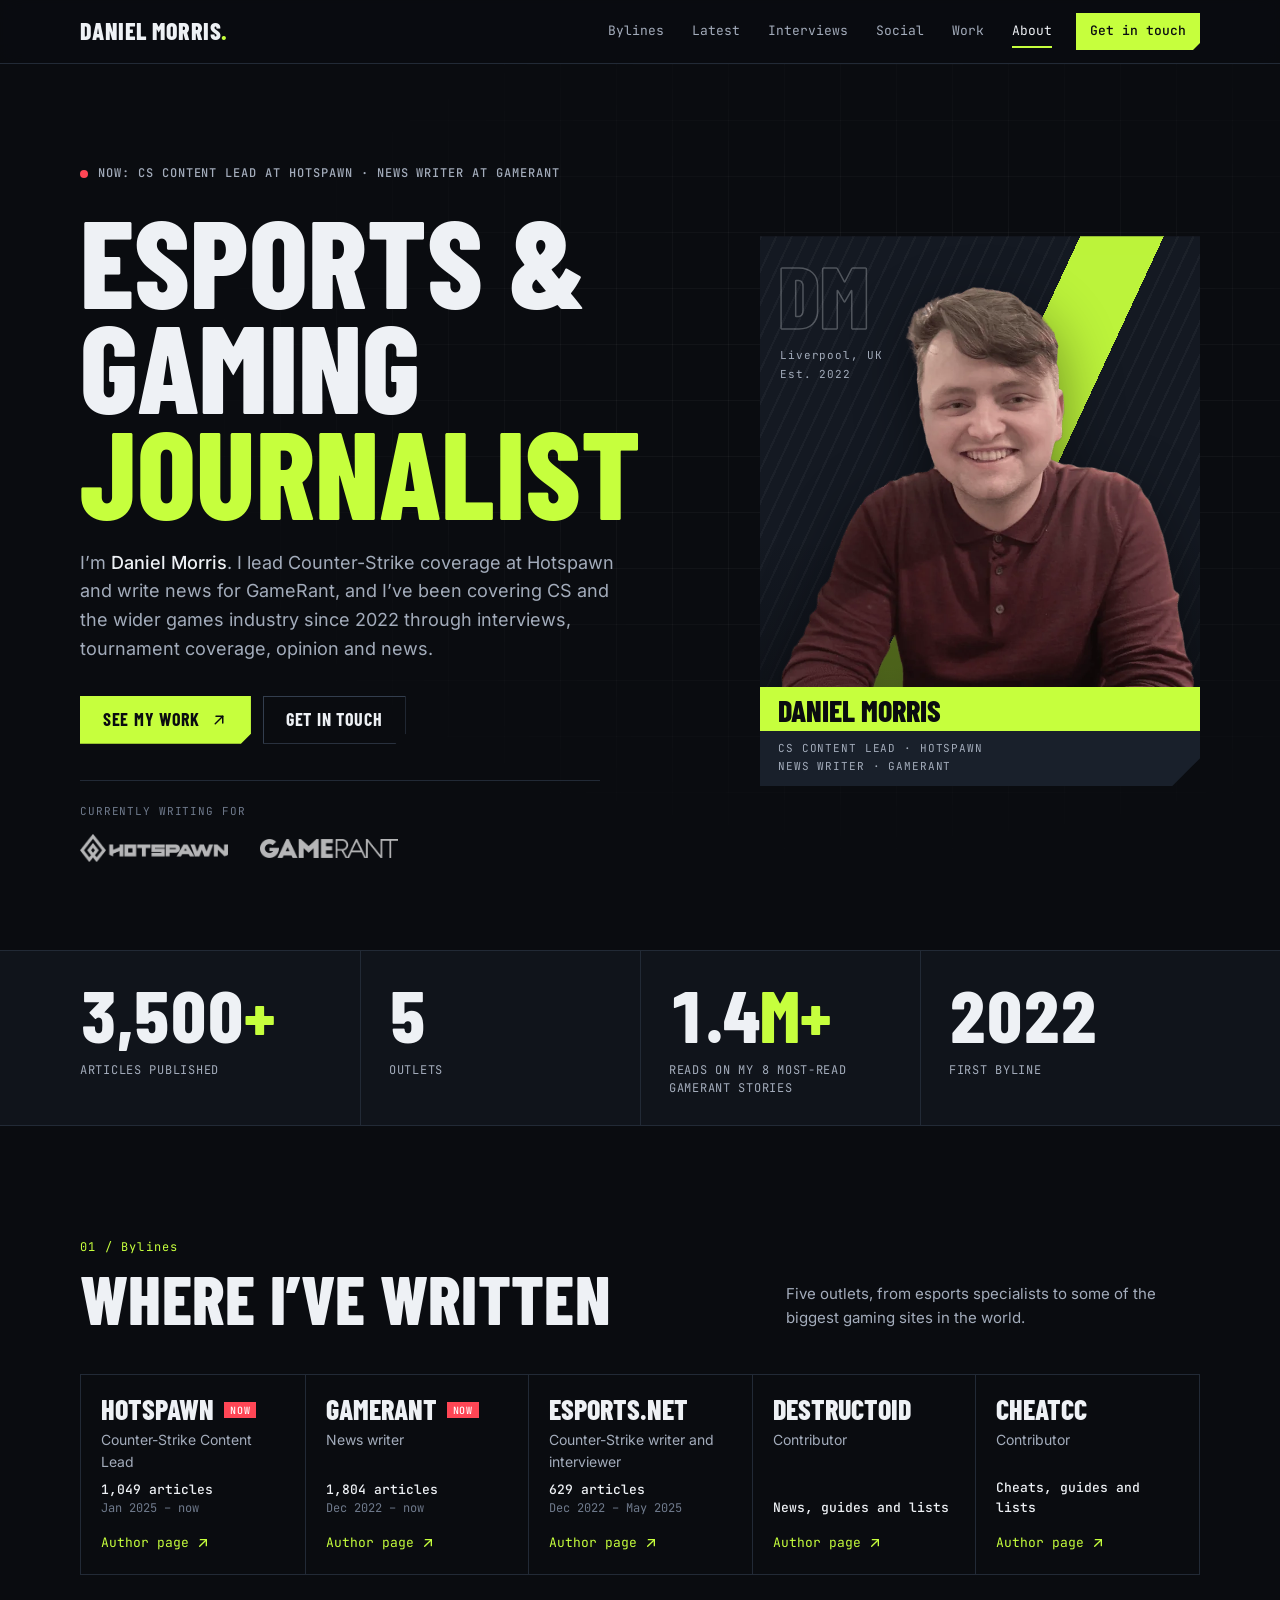
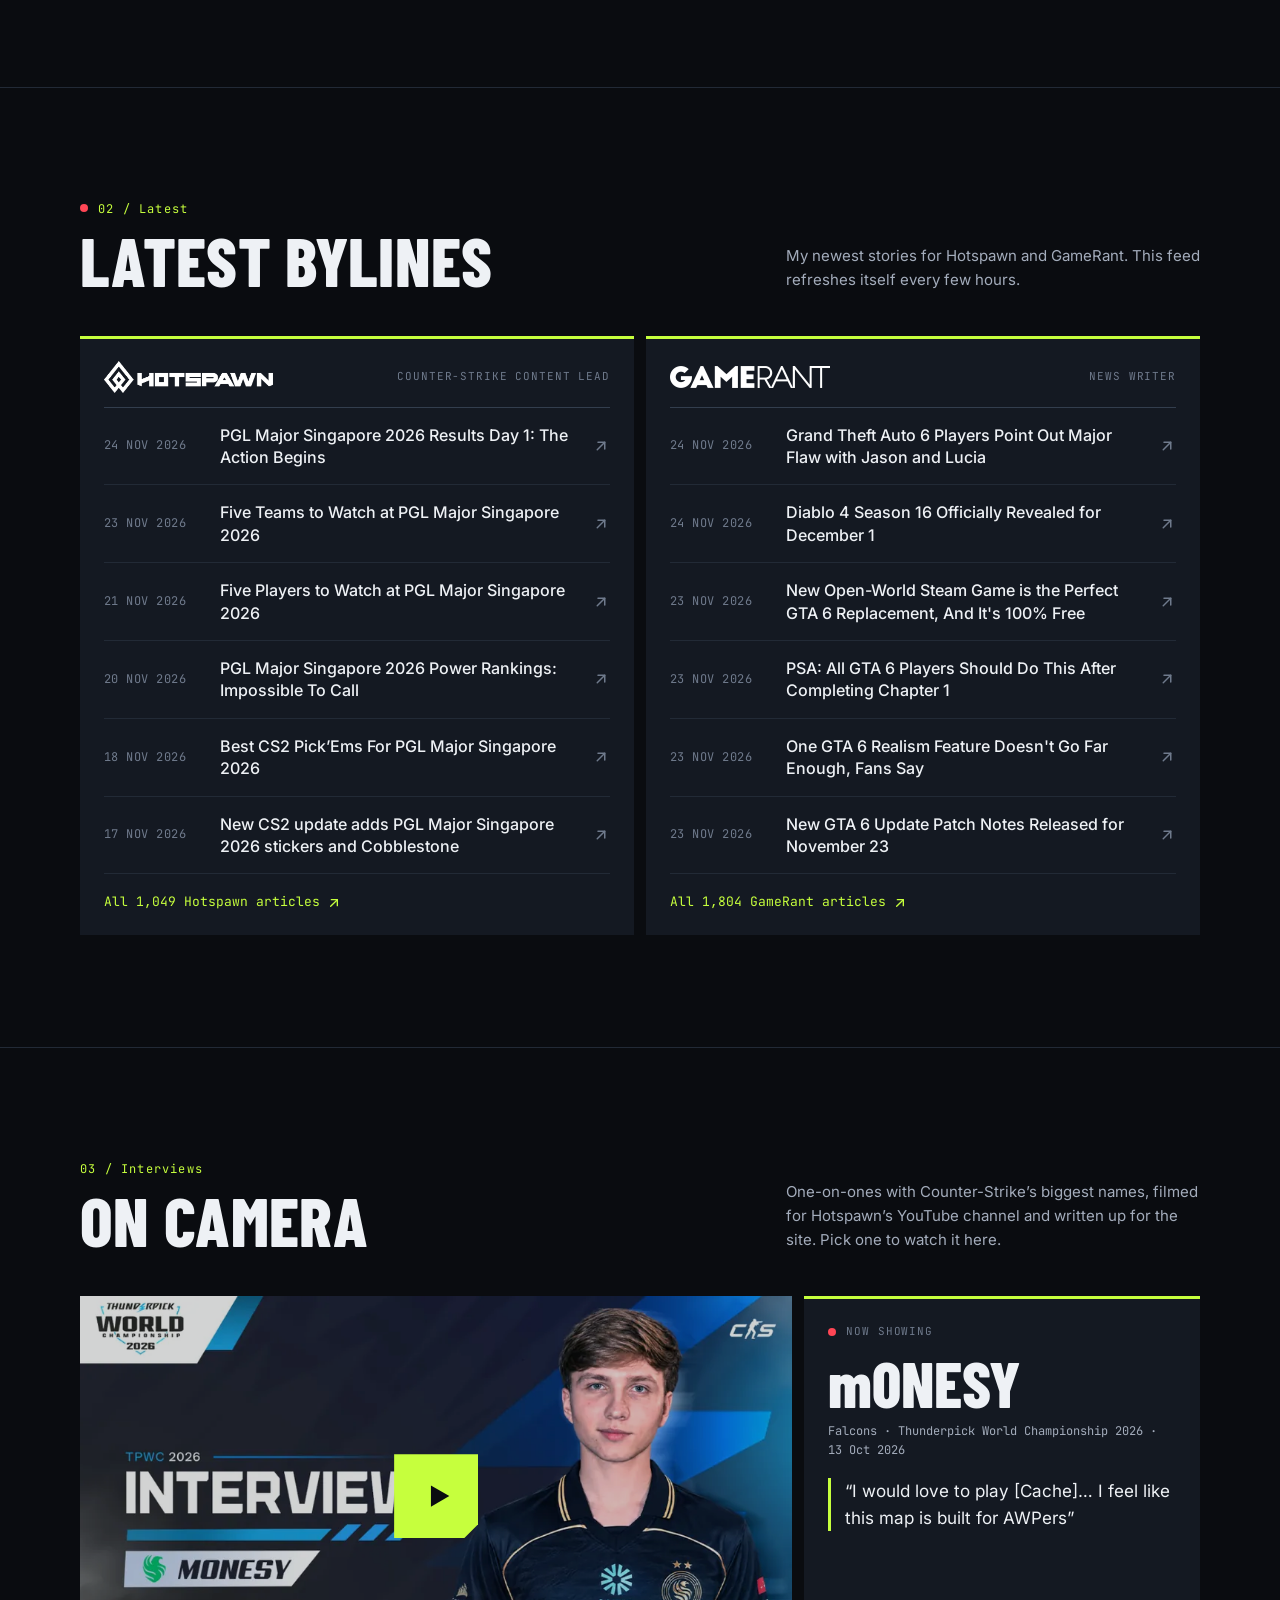
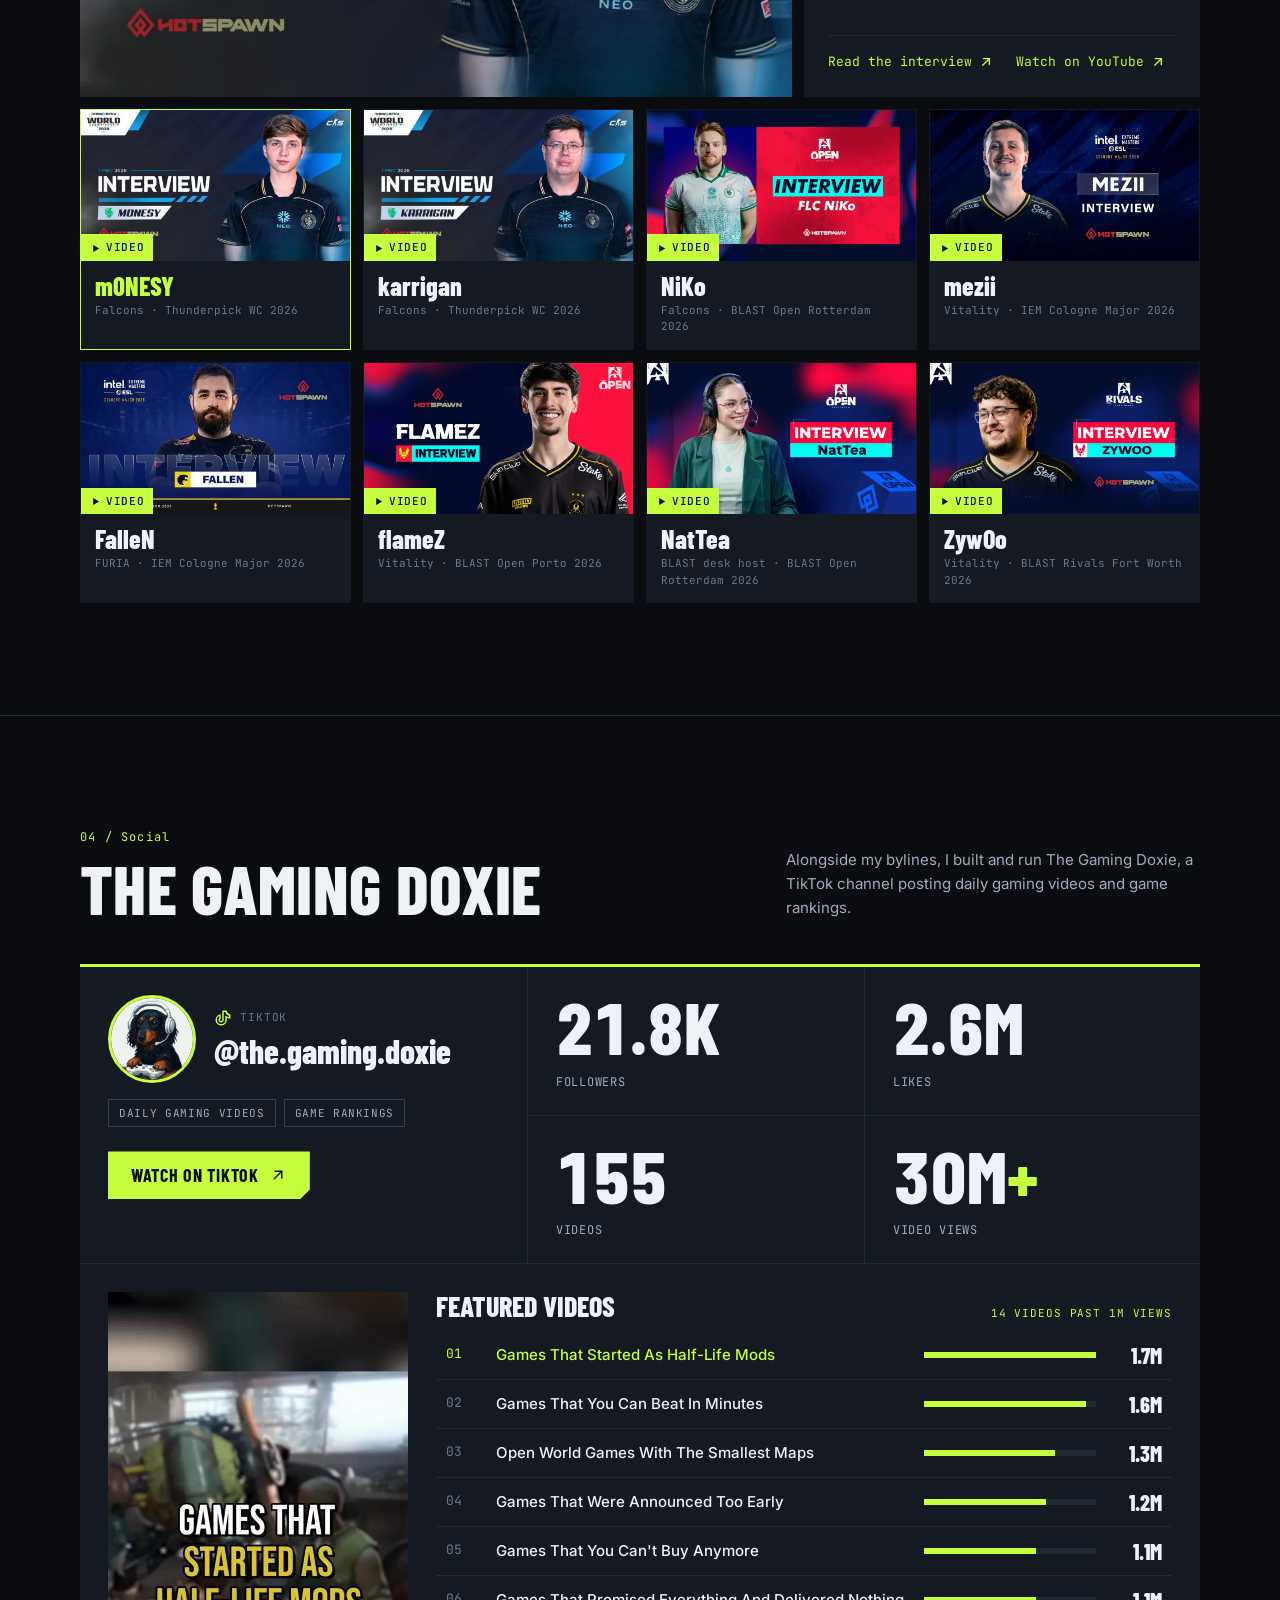
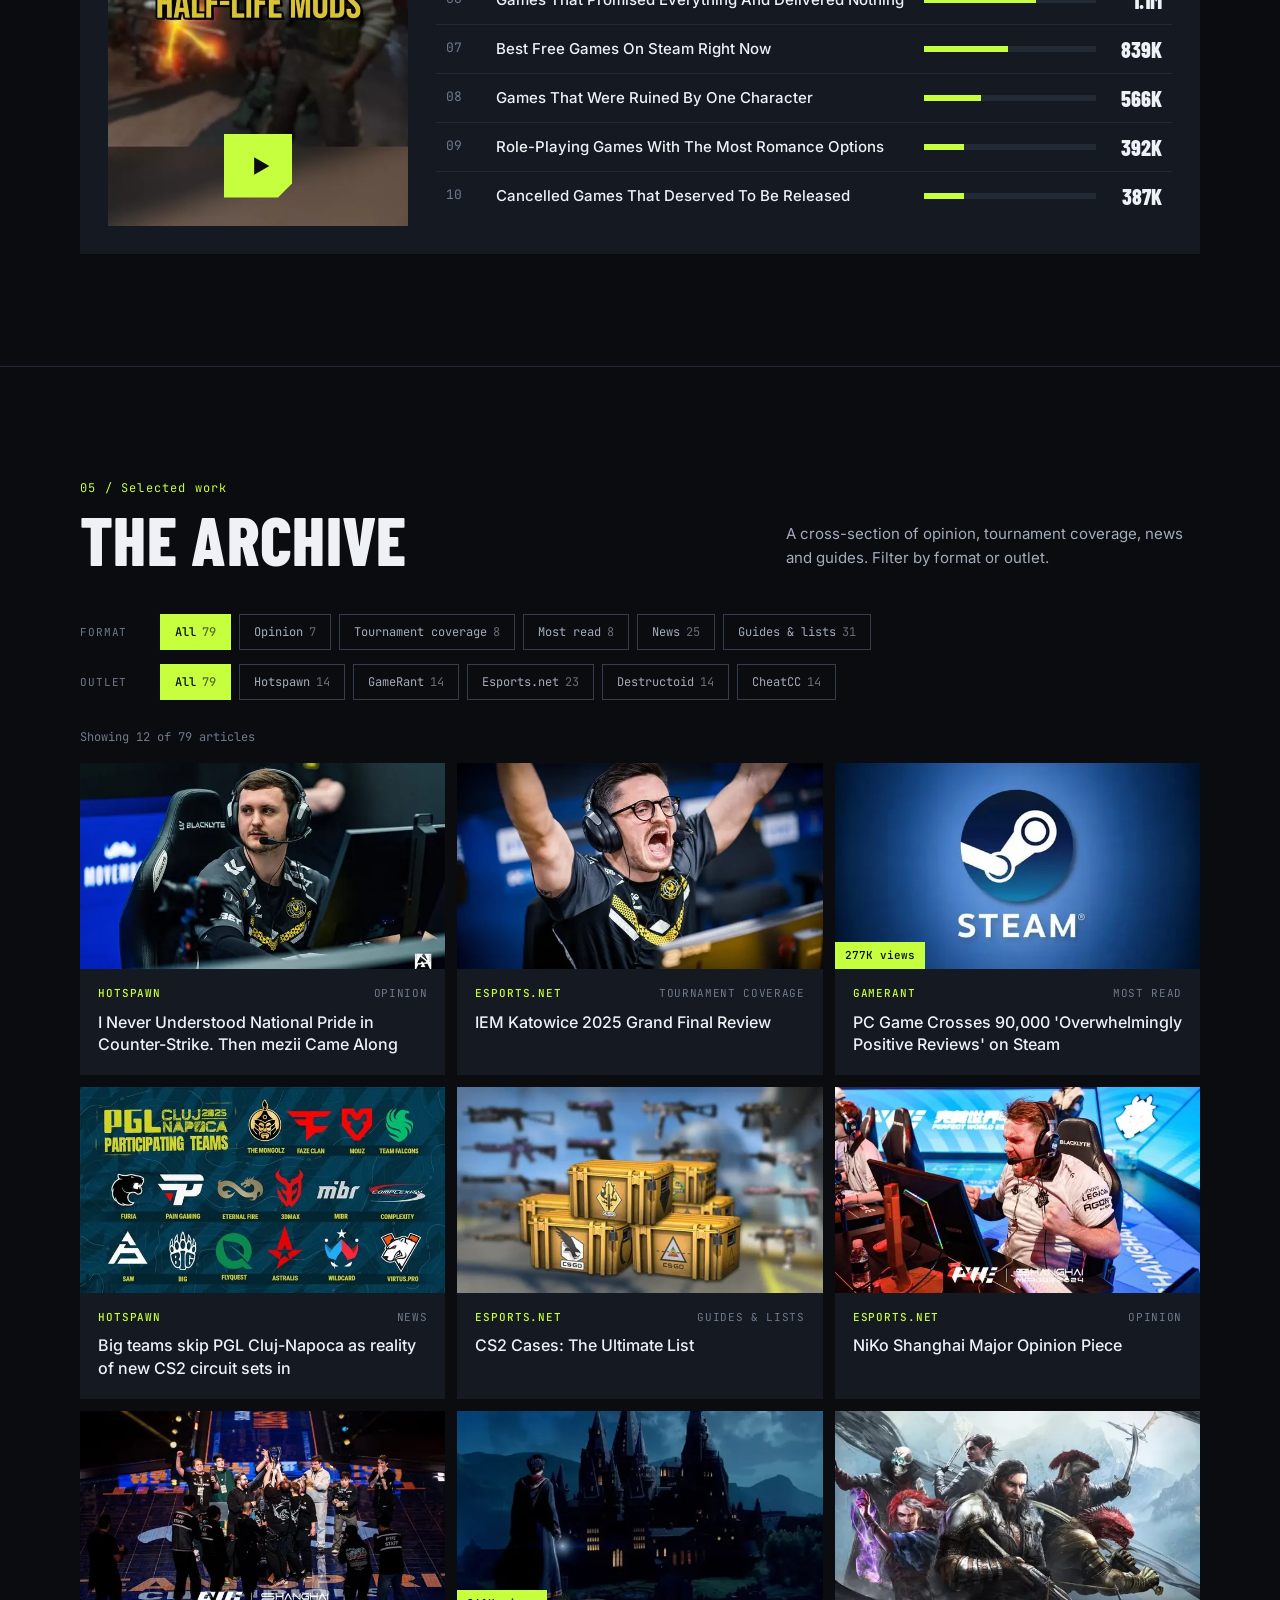
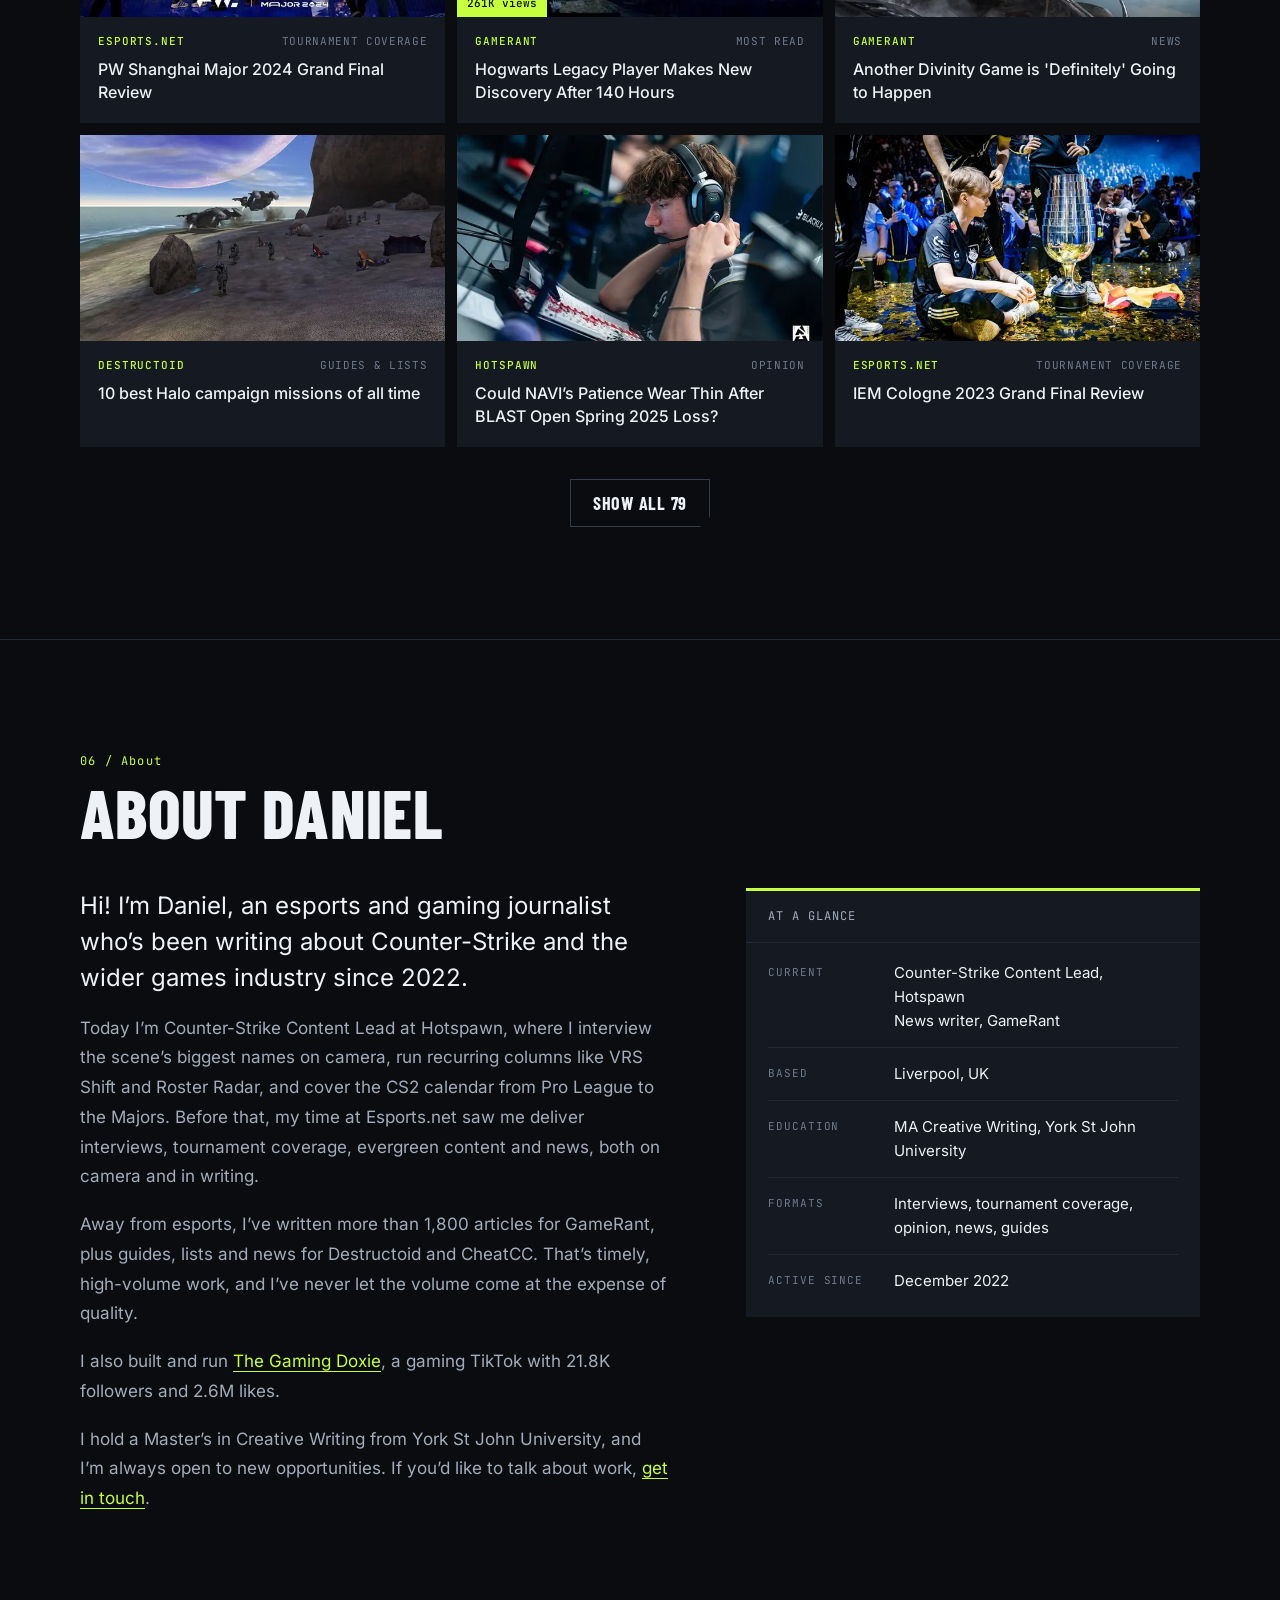
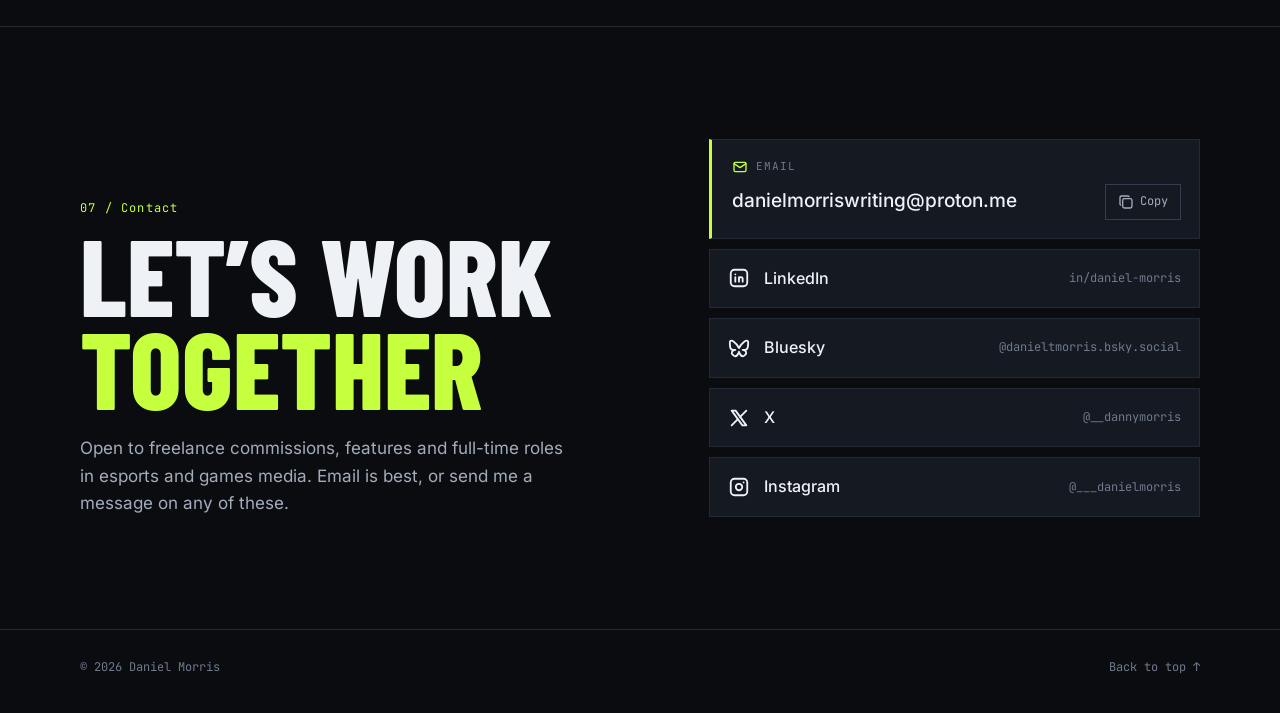
==== commit 68bb4d2b: "Update latest articles" ====
--- a/index.html
+++ b/index.html
@@ -101,13 +101,13 @@
           <li class="outlet is-current">
             <h3 class="outlet-name">Hotspawn</h3>
             <p class="outlet-role">Counter-Strike Content Lead</p>
-            <p class="outlet-stat"><b><span data-live="hotspawn-count">1,048</span> articles</b>Jan 2025 – now</p>
+            <p class="outlet-stat"><b><span data-live="hotspawn-count">1,049</span> articles</b>Jan 2025 – now</p>
             <a class="text-link" href="https://www.hotspawn.com/author/danielmorris" target="_blank" rel="noopener">Author page <svg class="icon" viewBox="0 0 24 24" fill="none" stroke="currentColor" stroke-width="2" stroke-linecap="round" stroke-linejoin="round" aria-hidden="true"><path d="M17 7l-10 10" /><path d="M8 7l9 0l0 9" /></svg><span class="sr-only"> on Hotspawn (opens in a new tab)</span></a>
           </li>
           <li class="outlet is-current">
             <h3 class="outlet-name">GameRant</h3>
             <p class="outlet-role">News writer</p>
-            <p class="outlet-stat"><b><span data-live="gamerant-count">1,802</span> articles</b>Dec 2022 – now</p>
+            <p class="outlet-stat"><b><span data-live="gamerant-count">1,804</span> articles</b>Dec 2022 – now</p>
             <a class="text-link" href="https://gamerant.com/author/daniel-thomas-morris/" target="_blank" rel="noopener">Author page <svg class="icon" viewBox="0 0 24 24" fill="none" stroke="currentColor" stroke-width="2" stroke-linecap="round" stroke-linejoin="round" aria-hidden="true"><path d="M17 7l-10 10" /><path d="M8 7l9 0l0 9" /></svg><span class="sr-only"> on GameRant (opens in a new tab)</span></a>
           </li>
           <li class="outlet">
@@ -150,6 +150,13 @@
             </div>
             <ul class="latest-list">
               <li>
+                <a class="feed-row" href="https://www.hotspawn.com/counter-strike/news/pgl-major-singapore-2026-results-day-1" target="_blank" rel="noopener">
+                  <time class="feed-date" datetime="2026-11-24">24 Nov 2026</time>
+                  <span class="feed-title">PGL Major Singapore 2026 Results Day 1: The Action Begins<span class="sr-only"> (opens in a new tab)</span></span>
+                  <svg class="icon" viewBox="0 0 24 24" fill="none" stroke="currentColor" stroke-width="2" stroke-linecap="round" stroke-linejoin="round" aria-hidden="true"><path d="M17 7l-10 10" /><path d="M8 7l9 0l0 9" /></svg>
+                </a>
+              </li>
+              <li>
                 <a class="feed-row" href="https://www.hotspawn.com/counter-strike/news/five-teams-to-watch-at-pgl-major-singapore-2026" target="_blank" rel="noopener">
                   <time class="feed-date" datetime="2026-11-23">23 Nov 2026</time>
                   <span class="feed-title">Five Teams to Watch at PGL Major Singapore 2026<span class="sr-only"> (opens in a new tab)</span></span>
@@ -184,15 +191,8 @@
                   <svg class="icon" viewBox="0 0 24 24" fill="none" stroke="currentColor" stroke-width="2" stroke-linecap="round" stroke-linejoin="round" aria-hidden="true"><path d="M17 7l-10 10" /><path d="M8 7l9 0l0 9" /></svg>
                 </a>
               </li>
-              <li>
-                <a class="feed-row" href="https://www.hotspawn.com/counter-strike/news/valve-officially-announces-cobblestone-cs2-return" target="_blank" rel="noopener">
-                  <time class="feed-date" datetime="2026-11-17">17 Nov 2026</time>
-                  <span class="feed-title">Valve officially announces Cobblestone CS2 return with snowy makeover<span class="sr-only"> (opens in a new tab)</span></span>
-                  <svg class="icon" viewBox="0 0 24 24" fill="none" stroke="currentColor" stroke-width="2" stroke-linecap="round" stroke-linejoin="round" aria-hidden="true"><path d="M17 7l-10 10" /><path d="M8 7l9 0l0 9" /></svg>
-                </a>
-              </li>
             </ul>
-            <a class="text-link latest-more" href="https://www.hotspawn.com/author/danielmorris" target="_blank" rel="noopener">All 1,048 Hotspawn articles <svg class="icon" viewBox="0 0 24 24" fill="none" stroke="currentColor" stroke-width="2" stroke-linecap="round" stroke-linejoin="round" aria-hidden="true"><path d="M17 7l-10 10" /><path d="M8 7l9 0l0 9" /></svg><span class="sr-only"> (opens in a new tab)</span></a>
+            <a class="text-link latest-more" href="https://www.hotspawn.com/author/danielmorris" target="_blank" rel="noopener">All 1,049 Hotspawn articles <svg class="icon" viewBox="0 0 24 24" fill="none" stroke="currentColor" stroke-width="2" stroke-linecap="round" stroke-linejoin="round" aria-hidden="true"><path d="M17 7l-10 10" /><path d="M8 7l9 0l0 9" /></svg><span class="sr-only"> (opens in a new tab)</span></a>
           </div>
           <div class="latest-col">
             <div class="latest-head">
@@ -201,6 +201,20 @@
             </div>
             <ul class="latest-list">
               <li>
+                <a class="feed-row" href="https://gamerant.com/gta-6-jason-lucia-relationship-deterioration-quickly/" target="_blank" rel="noopener">
+                  <time class="feed-date" datetime="2026-11-24">24 Nov 2026</time>
+                  <span class="feed-title">Grand Theft Auto 6 Players Point Out Major Flaw with Jason and Lucia<span class="sr-only"> (opens in a new tab)</span></span>
+                  <svg class="icon" viewBox="0 0 24 24" fill="none" stroke="currentColor" stroke-width="2" stroke-linecap="round" stroke-linejoin="round" aria-hidden="true"><path d="M17 7l-10 10" /><path d="M8 7l9 0l0 9" /></svg>
+                </a>
+              </li>
+              <li>
+                <a class="feed-row" href="https://gamerant.com/diablo-4-season-16-tyraels-gambit-reveal/" target="_blank" rel="noopener">
+                  <time class="feed-date" datetime="2026-11-24">24 Nov 2026</time>
+                  <span class="feed-title">Diablo 4 Season 16 Officially Revealed for December 1<span class="sr-only"> (opens in a new tab)</span></span>
+                  <svg class="icon" viewBox="0 0 24 24" fill="none" stroke="currentColor" stroke-width="2" stroke-linecap="round" stroke-linejoin="round" aria-hidden="true"><path d="M17 7l-10 10" /><path d="M8 7l9 0l0 9" /></svg>
+                </a>
+              </li>
+              <li>
                 <a class="feed-row" href="https://gamerant.com/new-free-steam-game-rob-run-gta-6/" target="_blank" rel="noopener">
                   <time class="feed-date" datetime="2026-11-23">23 Nov 2026</time>
                   <span class="feed-title">New Open-World Steam Game is the Perfect GTA 6 Replacement, And It&#x27;s 100% Free<span class="sr-only"> (opens in a new tab)</span></span>
@@ -228,22 +242,8 @@
                   <svg class="icon" viewBox="0 0 24 24" fill="none" stroke="currentColor" stroke-width="2" stroke-linecap="round" stroke-linejoin="round" aria-hidden="true"><path d="M17 7l-10 10" /><path d="M8 7l9 0l0 9" /></svg>
                 </a>
               </li>
-              <li>
-                <a class="feed-row" href="https://gamerant.com/grand-theft-auto-6-easter-eggs-gta-4-girl/" target="_blank" rel="noopener">
-                  <time class="feed-date" datetime="2026-11-22">22 Nov 2026</time>
-                  <span class="feed-title">GTA 4 Easter Egg Spotted in GTA 6<span class="sr-only"> (opens in a new tab)</span></span>
-                  <svg class="icon" viewBox="0 0 24 24" fill="none" stroke="currentColor" stroke-width="2" stroke-linecap="round" stroke-linejoin="round" aria-hidden="true"><path d="M17 7l-10 10" /><path d="M8 7l9 0l0 9" /></svg>
-                </a>
-              </li>
-              <li>
-                <a class="feed-row" href="https://gamerant.com/skyrim-gwent-mod/" target="_blank" rel="noopener">
-                  <time class="feed-date" datetime="2026-11-22">22 Nov 2026</time>
-                  <span class="feed-title">You Can Now Play Gwent in Skyrim With New Mod<span class="sr-only"> (opens in a new tab)</span></span>
-                  <svg class="icon" viewBox="0 0 24 24" fill="none" stroke="currentColor" stroke-width="2" stroke-linecap="round" stroke-linejoin="round" aria-hidden="true"><path d="M17 7l-10 10" /><path d="M8 7l9 0l0 9" /></svg>
-                </a>
-              </li>
             </ul>
-            <a class="text-link latest-more" href="https://gamerant.com/author/daniel-thomas-morris/" target="_blank" rel="noopener">All 1,802 GameRant articles <svg class="icon" viewBox="0 0 24 24" fill="none" stroke="currentColor" stroke-width="2" stroke-linecap="round" stroke-linejoin="round" aria-hidden="true"><path d="M17 7l-10 10" /><path d="M8 7l9 0l0 9" /></svg><span class="sr-only"> (opens in a new tab)</span></a>
+            <a class="text-link latest-more" href="https://gamerant.com/author/daniel-thomas-morris/" target="_blank" rel="noopener">All 1,804 GameRant articles <svg class="icon" viewBox="0 0 24 24" fill="none" stroke="currentColor" stroke-width="2" stroke-linecap="round" stroke-linejoin="round" aria-hidden="true"><path d="M17 7l-10 10" /><path d="M8 7l9 0l0 9" /></svg><span class="sr-only"> (opens in a new tab)</span></a>
           </div>
         </div>
         <!-- feed:end -->
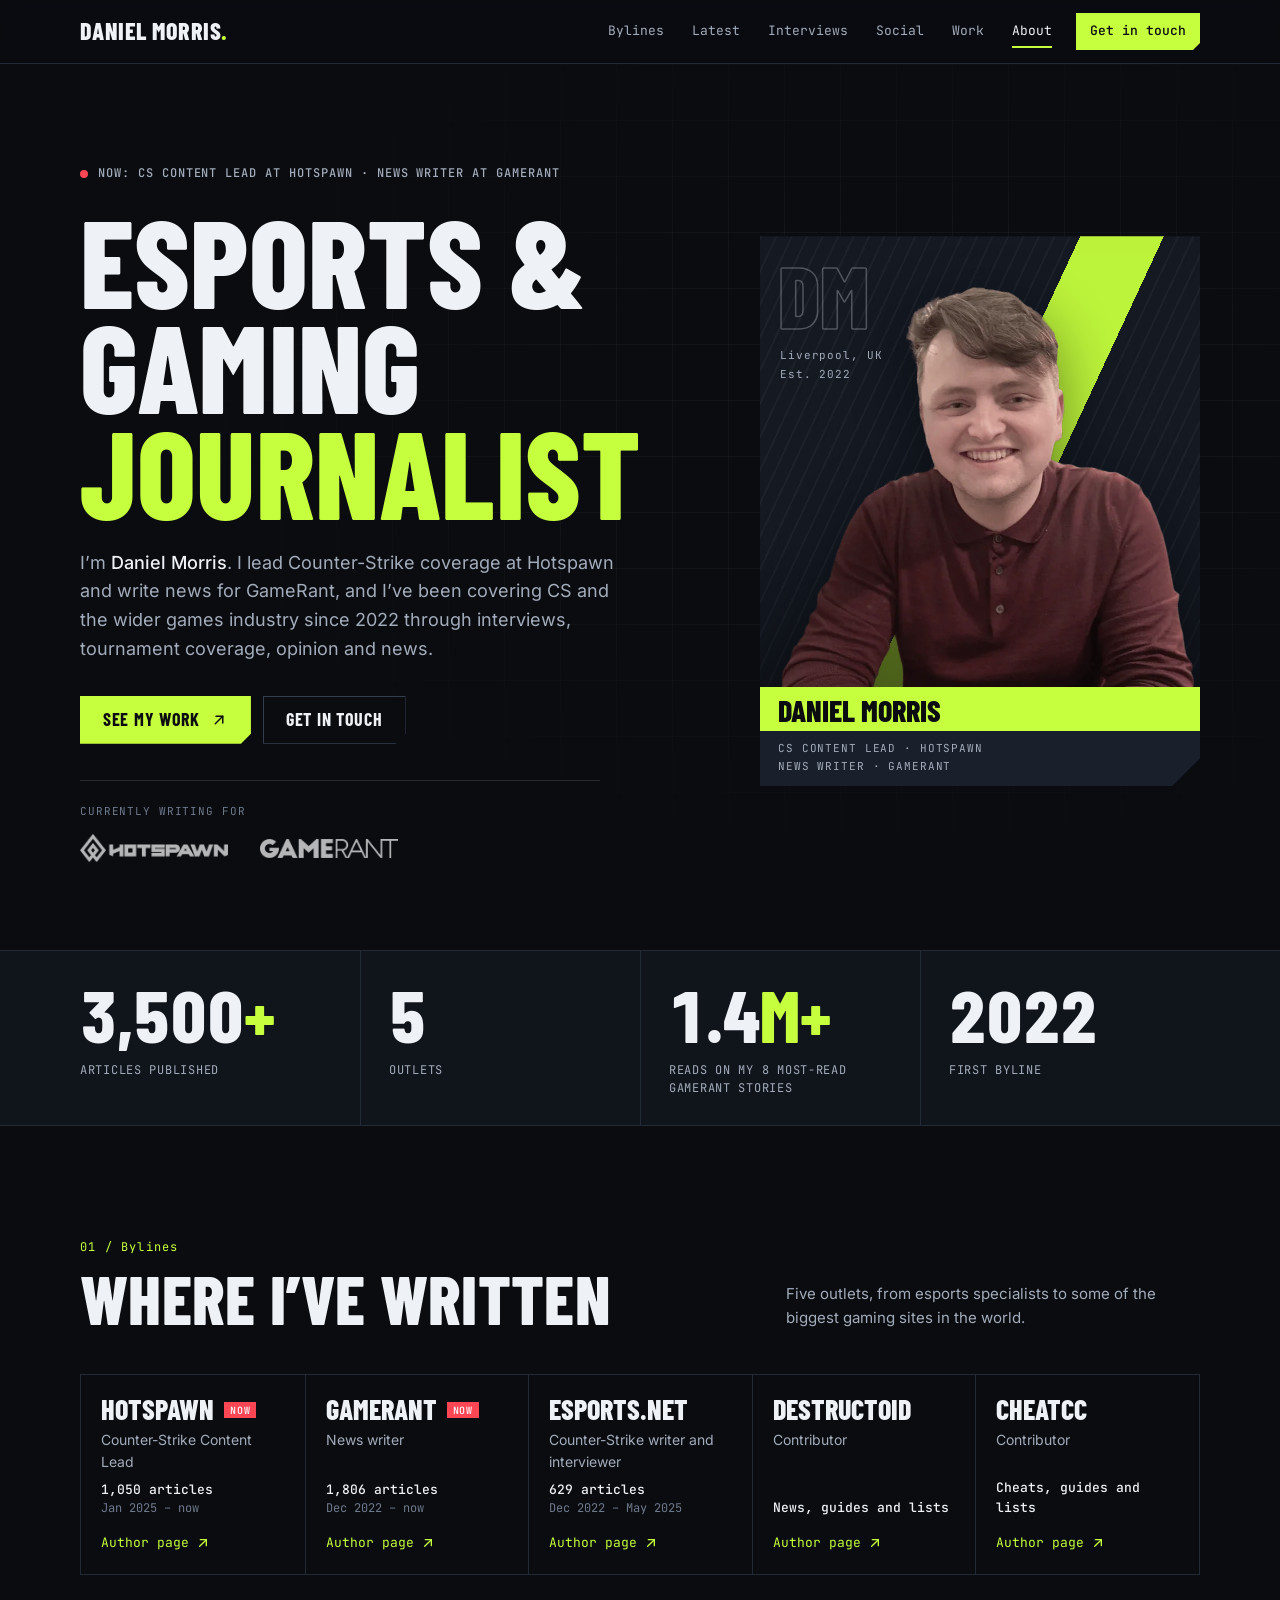
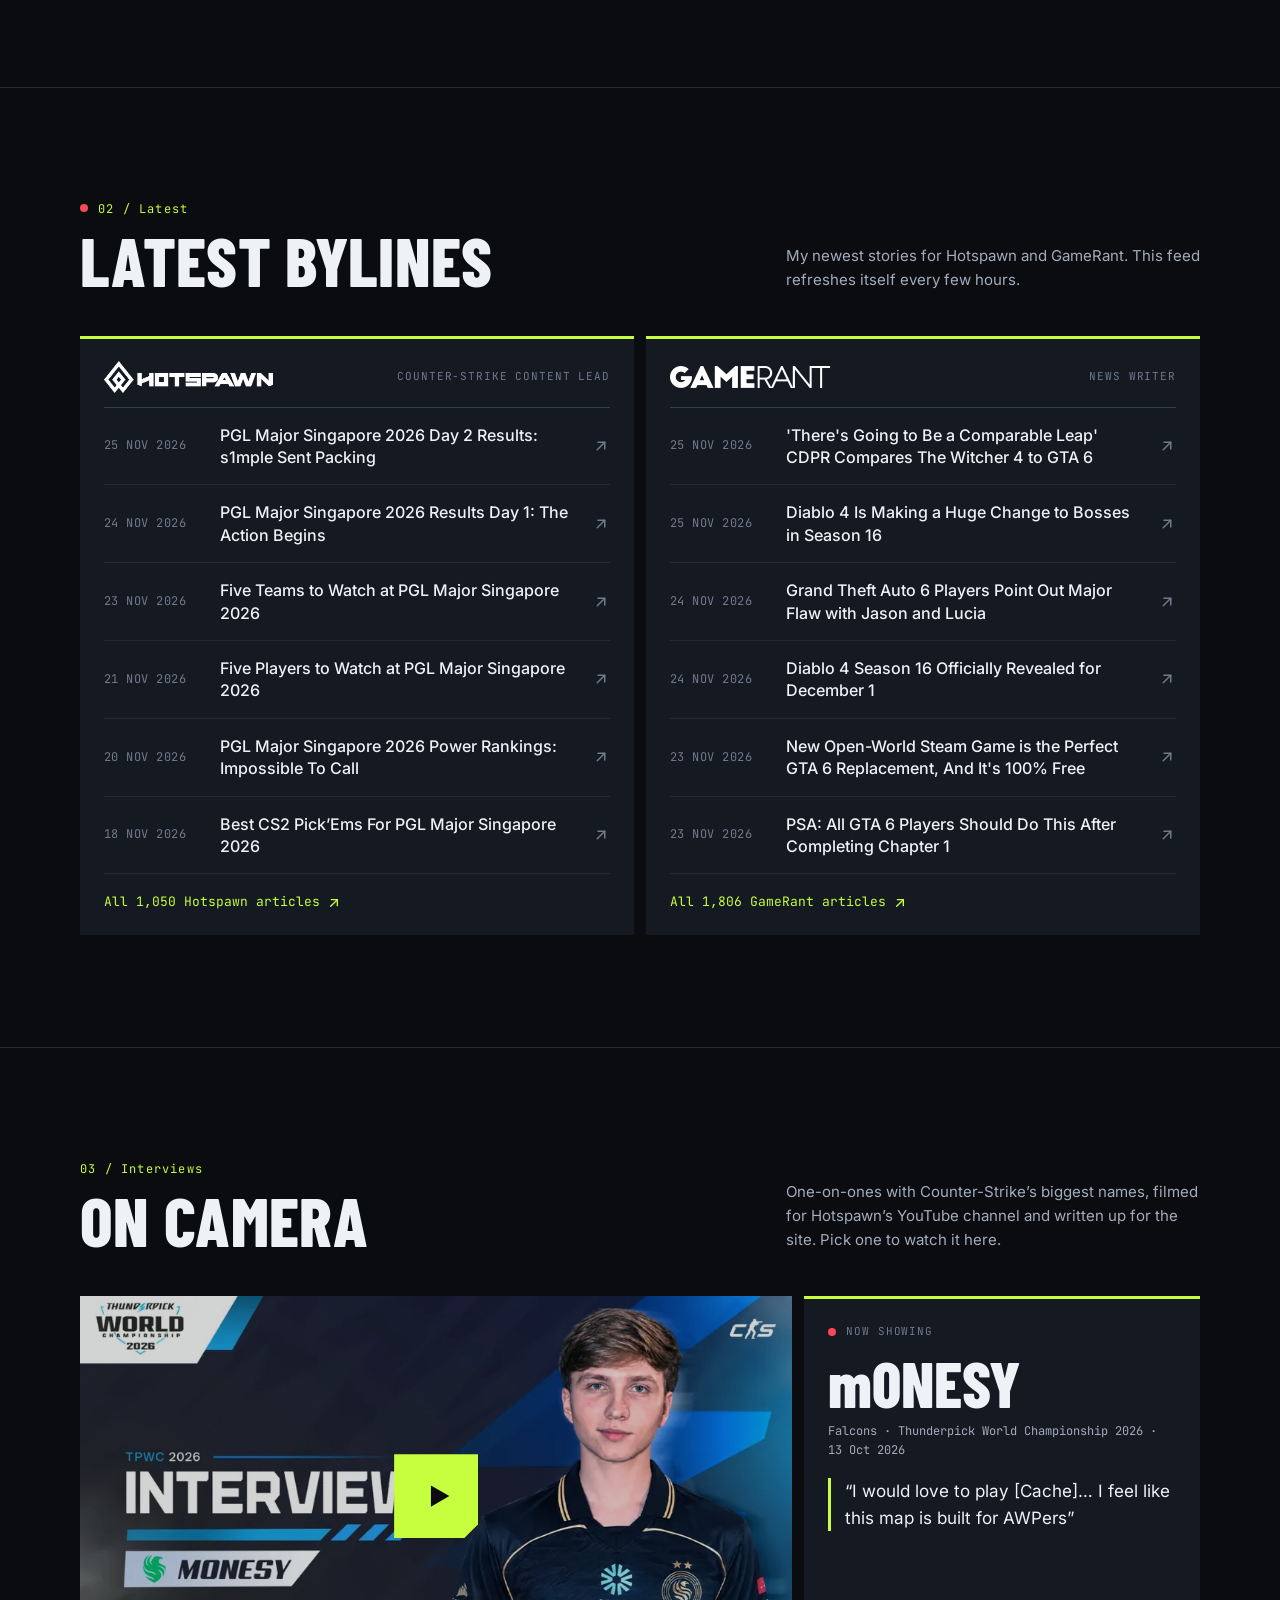
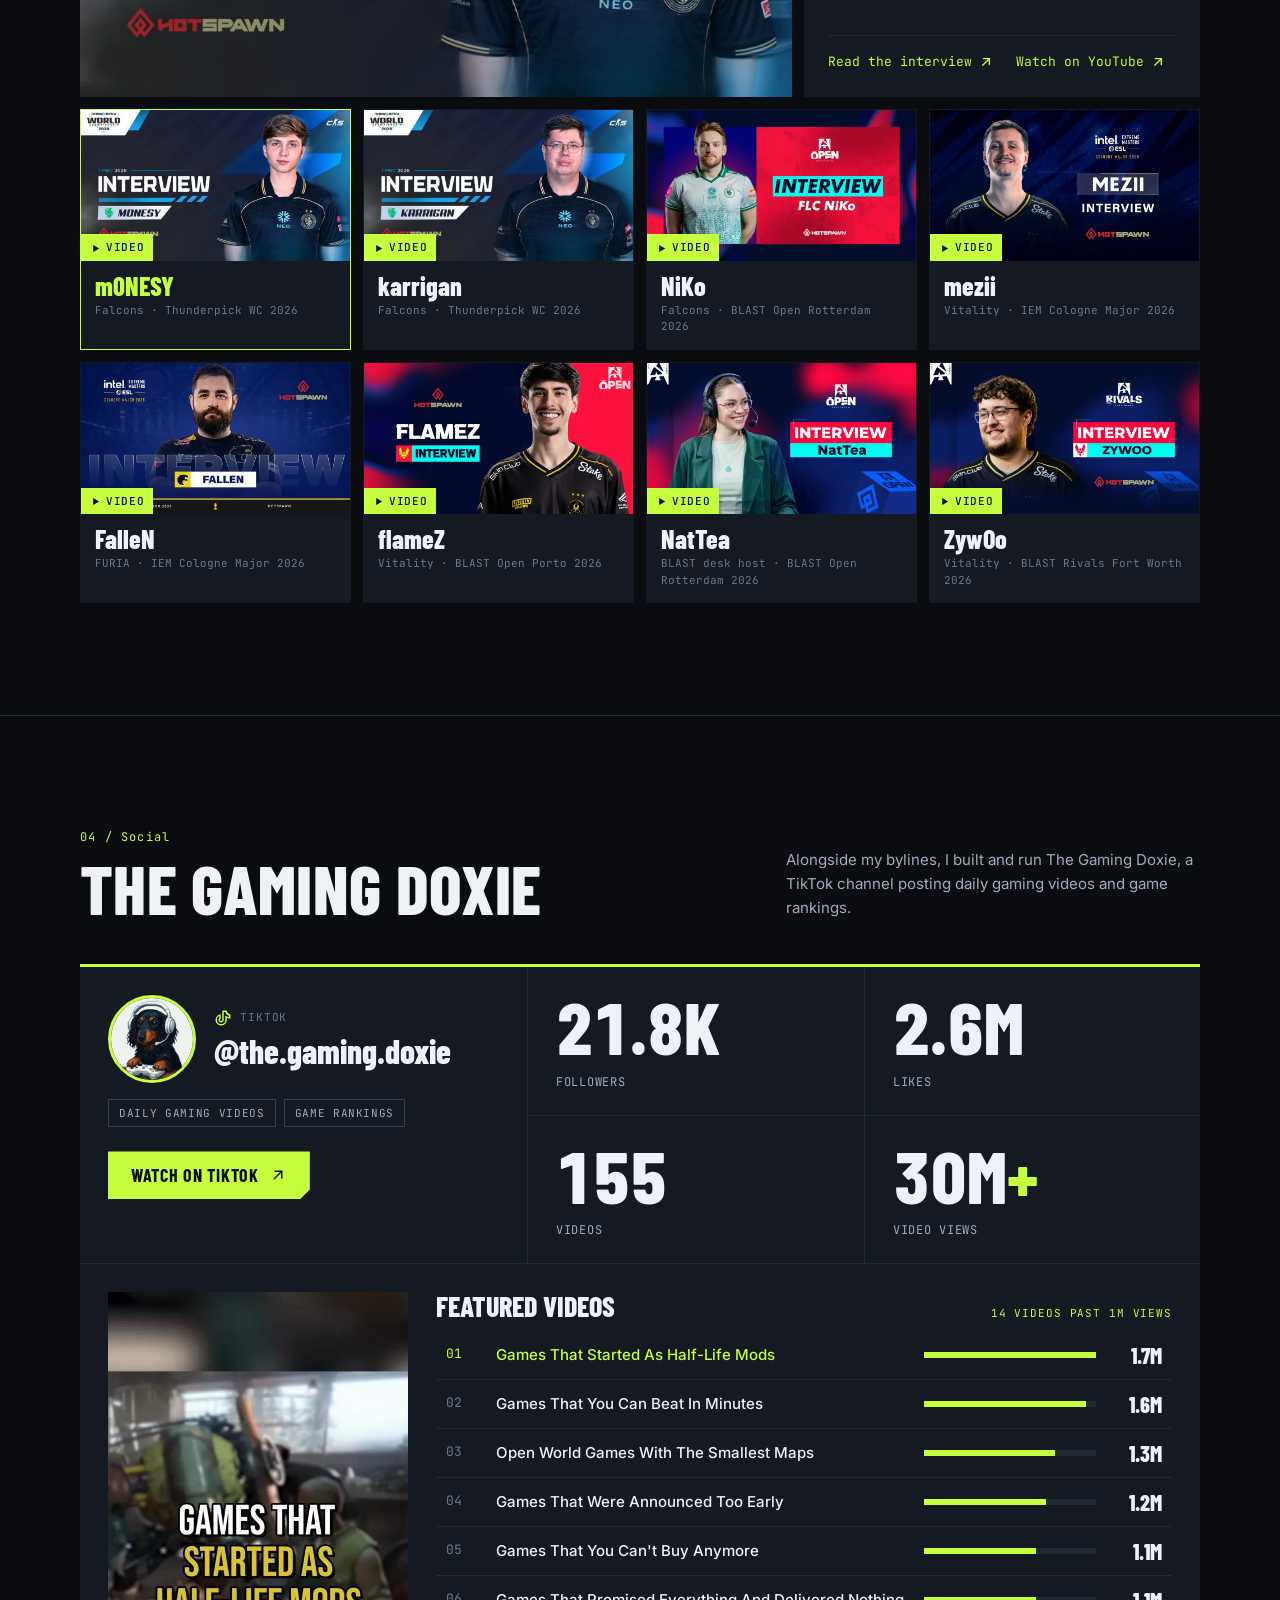
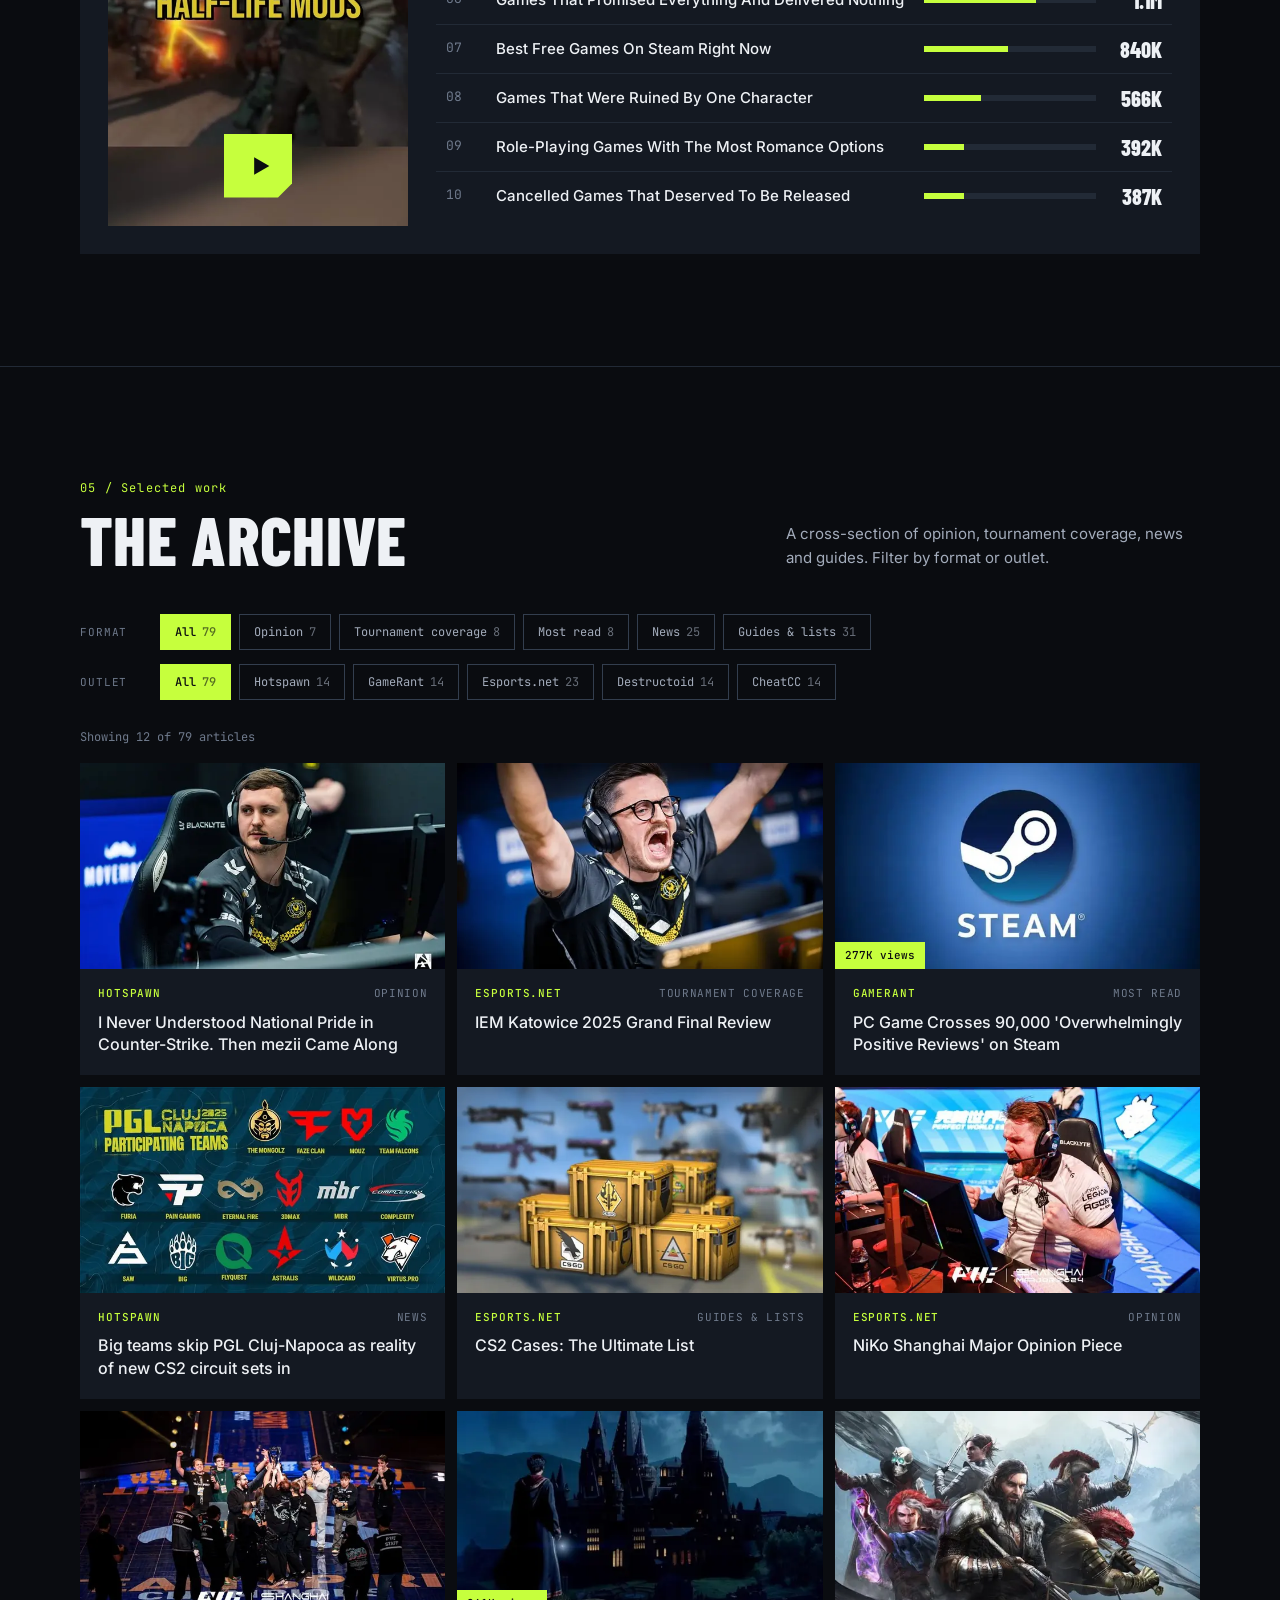
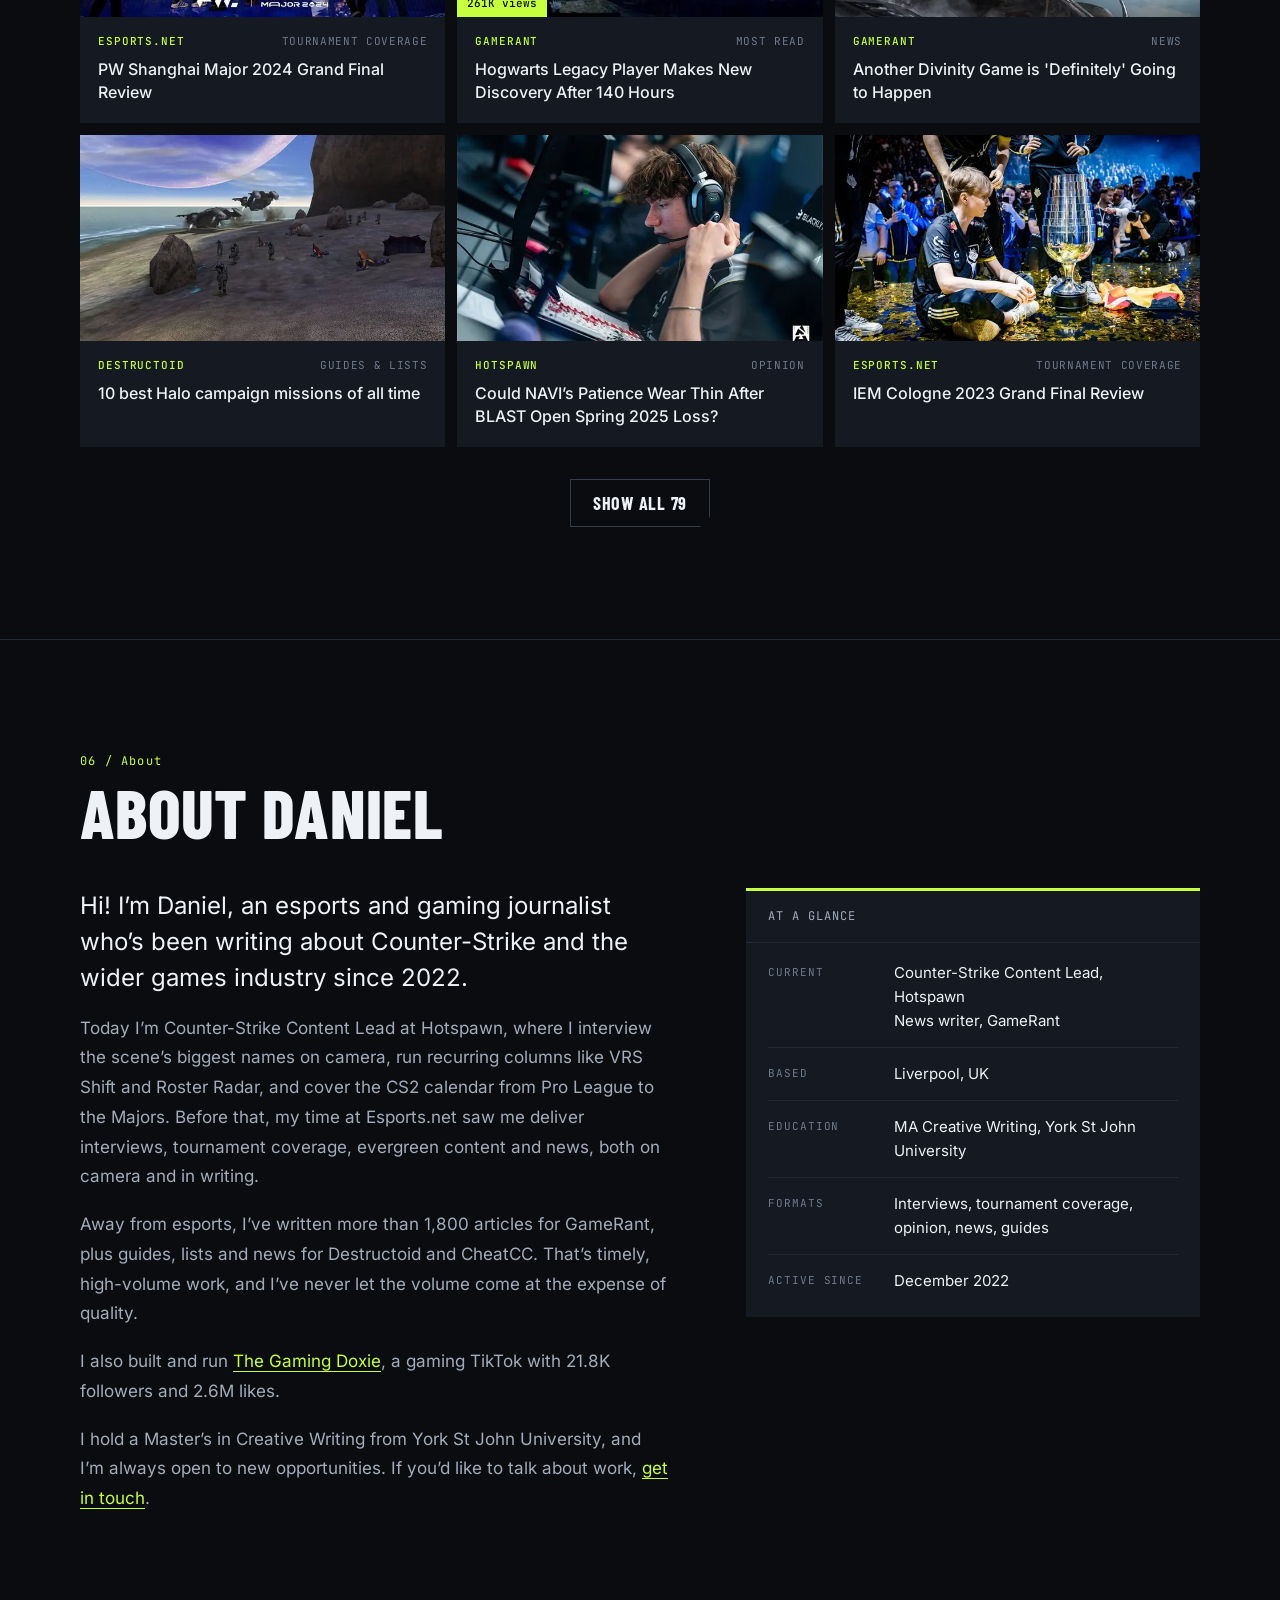
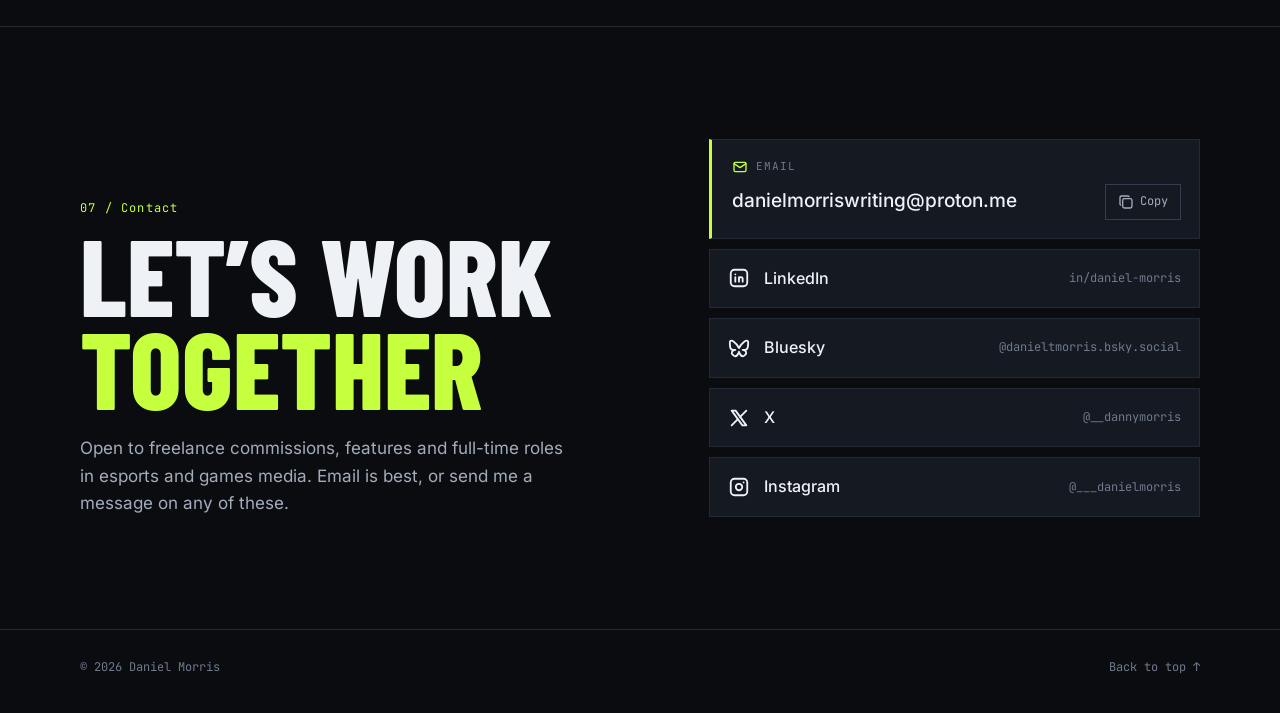
==== commit 5ad6a013: "Update latest articles" ====
--- a/index.html
+++ b/index.html
@@ -101,13 +101,13 @@
           <li class="outlet is-current">
             <h3 class="outlet-name">Hotspawn</h3>
             <p class="outlet-role">Counter-Strike Content Lead</p>
-            <p class="outlet-stat"><b><span data-live="hotspawn-count">1,049</span> articles</b>Jan 2025 – now</p>
+            <p class="outlet-stat"><b><span data-live="hotspawn-count">1,050</span> articles</b>Jan 2025 – now</p>
             <a class="text-link" href="https://www.hotspawn.com/author/danielmorris" target="_blank" rel="noopener">Author page <svg class="icon" viewBox="0 0 24 24" fill="none" stroke="currentColor" stroke-width="2" stroke-linecap="round" stroke-linejoin="round" aria-hidden="true"><path d="M17 7l-10 10" /><path d="M8 7l9 0l0 9" /></svg><span class="sr-only"> on Hotspawn (opens in a new tab)</span></a>
           </li>
           <li class="outlet is-current">
             <h3 class="outlet-name">GameRant</h3>
             <p class="outlet-role">News writer</p>
-            <p class="outlet-stat"><b><span data-live="gamerant-count">1,804</span> articles</b>Dec 2022 – now</p>
+            <p class="outlet-stat"><b><span data-live="gamerant-count">1,806</span> articles</b>Dec 2022 – now</p>
             <a class="text-link" href="https://gamerant.com/author/daniel-thomas-morris/" target="_blank" rel="noopener">Author page <svg class="icon" viewBox="0 0 24 24" fill="none" stroke="currentColor" stroke-width="2" stroke-linecap="round" stroke-linejoin="round" aria-hidden="true"><path d="M17 7l-10 10" /><path d="M8 7l9 0l0 9" /></svg><span class="sr-only"> on GameRant (opens in a new tab)</span></a>
           </li>
           <li class="outlet">
@@ -150,6 +150,13 @@
             </div>
             <ul class="latest-list">
               <li>
+                <a class="feed-row" href="https://www.hotspawn.com/counter-strike/news/pgl-major-singapore-2026-day-2-results" target="_blank" rel="noopener">
+                  <time class="feed-date" datetime="2026-11-25">25 Nov 2026</time>
+                  <span class="feed-title">PGL Major Singapore 2026 Day 2 Results: s1mple Sent Packing<span class="sr-only"> (opens in a new tab)</span></span>
+                  <svg class="icon" viewBox="0 0 24 24" fill="none" stroke="currentColor" stroke-width="2" stroke-linecap="round" stroke-linejoin="round" aria-hidden="true"><path d="M17 7l-10 10" /><path d="M8 7l9 0l0 9" /></svg>
+                </a>
+              </li>
+              <li>
                 <a class="feed-row" href="https://www.hotspawn.com/counter-strike/news/pgl-major-singapore-2026-results-day-1" target="_blank" rel="noopener">
                   <time class="feed-date" datetime="2026-11-24">24 Nov 2026</time>
                   <span class="feed-title">PGL Major Singapore 2026 Results Day 1: The Action Begins<span class="sr-only"> (opens in a new tab)</span></span>
@@ -184,15 +191,8 @@
                   <svg class="icon" viewBox="0 0 24 24" fill="none" stroke="currentColor" stroke-width="2" stroke-linecap="round" stroke-linejoin="round" aria-hidden="true"><path d="M17 7l-10 10" /><path d="M8 7l9 0l0 9" /></svg>
                 </a>
               </li>
-              <li>
-                <a class="feed-row" href="https://www.hotspawn.com/counter-strike/news/new-cs2-update-adds-pgl-major-singapore-2026-stickers-and-cobblestone" target="_blank" rel="noopener">
-                  <time class="feed-date" datetime="2026-11-17">17 Nov 2026</time>
-                  <span class="feed-title">New CS2 update adds PGL Major Singapore 2026 stickers and Cobblestone<span class="sr-only"> (opens in a new tab)</span></span>
-                  <svg class="icon" viewBox="0 0 24 24" fill="none" stroke="currentColor" stroke-width="2" stroke-linecap="round" stroke-linejoin="round" aria-hidden="true"><path d="M17 7l-10 10" /><path d="M8 7l9 0l0 9" /></svg>
-                </a>
-              </li>
             </ul>
-            <a class="text-link latest-more" href="https://www.hotspawn.com/author/danielmorris" target="_blank" rel="noopener">All 1,049 Hotspawn articles <svg class="icon" viewBox="0 0 24 24" fill="none" stroke="currentColor" stroke-width="2" stroke-linecap="round" stroke-linejoin="round" aria-hidden="true"><path d="M17 7l-10 10" /><path d="M8 7l9 0l0 9" /></svg><span class="sr-only"> (opens in a new tab)</span></a>
+            <a class="text-link latest-more" href="https://www.hotspawn.com/author/danielmorris" target="_blank" rel="noopener">All 1,050 Hotspawn articles <svg class="icon" viewBox="0 0 24 24" fill="none" stroke="currentColor" stroke-width="2" stroke-linecap="round" stroke-linejoin="round" aria-hidden="true"><path d="M17 7l-10 10" /><path d="M8 7l9 0l0 9" /></svg><span class="sr-only"> (opens in a new tab)</span></a>
           </div>
           <div class="latest-col">
             <div class="latest-head">
@@ -201,6 +201,20 @@
             </div>
             <ul class="latest-list">
               <li>
+                <a class="feed-row" href="https://gamerant.com/the-witcher-4-gta-6-sequel-comparison/" target="_blank" rel="noopener">
+                  <time class="feed-date" datetime="2026-11-25">25 Nov 2026</time>
+                  <span class="feed-title">&#x27;There&#x27;s Going to Be a Comparable Leap&#x27; CDPR Compares The Witcher 4 to GTA 6<span class="sr-only"> (opens in a new tab)</span></span>
+                  <svg class="icon" viewBox="0 0 24 24" fill="none" stroke="currentColor" stroke-width="2" stroke-linecap="round" stroke-linejoin="round" aria-hidden="true"><path d="M17 7l-10 10" /><path d="M8 7l9 0l0 9" /></svg>
+                </a>
+              </li>
+              <li>
+                <a class="feed-row" href="https://gamerant.com/diablo-4-season-16-bosses-weakened-changes/" target="_blank" rel="noopener">
+                  <time class="feed-date" datetime="2026-11-25">25 Nov 2026</time>
+                  <span class="feed-title">Diablo 4 Is Making a Huge Change to Bosses in Season 16<span class="sr-only"> (opens in a new tab)</span></span>
+                  <svg class="icon" viewBox="0 0 24 24" fill="none" stroke="currentColor" stroke-width="2" stroke-linecap="round" stroke-linejoin="round" aria-hidden="true"><path d="M17 7l-10 10" /><path d="M8 7l9 0l0 9" /></svg>
+                </a>
+              </li>
+              <li>
                 <a class="feed-row" href="https://gamerant.com/gta-6-jason-lucia-relationship-deterioration-quickly/" target="_blank" rel="noopener">
                   <time class="feed-date" datetime="2026-11-24">24 Nov 2026</time>
                   <span class="feed-title">Grand Theft Auto 6 Players Point Out Major Flaw with Jason and Lucia<span class="sr-only"> (opens in a new tab)</span></span>
@@ -228,22 +242,8 @@
                   <svg class="icon" viewBox="0 0 24 24" fill="none" stroke="currentColor" stroke-width="2" stroke-linecap="round" stroke-linejoin="round" aria-hidden="true"><path d="M17 7l-10 10" /><path d="M8 7l9 0l0 9" /></svg>
                 </a>
               </li>
-              <li>
-                <a class="feed-row" href="https://gamerant.com/gta-6-fat-jason-lucia/" target="_blank" rel="noopener">
-                  <time class="feed-date" datetime="2026-11-23">23 Nov 2026</time>
-                  <span class="feed-title">One GTA 6 Realism Feature Doesn&#x27;t Go Far Enough, Fans Say<span class="sr-only"> (opens in a new tab)</span></span>
-                  <svg class="icon" viewBox="0 0 24 24" fill="none" stroke="currentColor" stroke-width="2" stroke-linecap="round" stroke-linejoin="round" aria-hidden="true"><path d="M17 7l-10 10" /><path d="M8 7l9 0l0 9" /></svg>
-                </a>
-              </li>
-              <li>
-                <a class="feed-row" href="https://gamerant.com/new-gta-6-update-patch-notes-november-23-2026/" target="_blank" rel="noopener">
-                  <time class="feed-date" datetime="2026-11-23">23 Nov 2026</time>
-                  <span class="feed-title">New GTA 6 Update Patch Notes Released for November 23<span class="sr-only"> (opens in a new tab)</span></span>
-                  <svg class="icon" viewBox="0 0 24 24" fill="none" stroke="currentColor" stroke-width="2" stroke-linecap="round" stroke-linejoin="round" aria-hidden="true"><path d="M17 7l-10 10" /><path d="M8 7l9 0l0 9" /></svg>
-                </a>
-              </li>
             </ul>
-            <a class="text-link latest-more" href="https://gamerant.com/author/daniel-thomas-morris/" target="_blank" rel="noopener">All 1,804 GameRant articles <svg class="icon" viewBox="0 0 24 24" fill="none" stroke="currentColor" stroke-width="2" stroke-linecap="round" stroke-linejoin="round" aria-hidden="true"><path d="M17 7l-10 10" /><path d="M8 7l9 0l0 9" /></svg><span class="sr-only"> (opens in a new tab)</span></a>
+            <a class="text-link latest-more" href="https://gamerant.com/author/daniel-thomas-morris/" target="_blank" rel="noopener">All 1,806 GameRant articles <svg class="icon" viewBox="0 0 24 24" fill="none" stroke="currentColor" stroke-width="2" stroke-linecap="round" stroke-linejoin="round" aria-hidden="true"><path d="M17 7l-10 10" /><path d="M8 7l9 0l0 9" /></svg><span class="sr-only"> (opens in a new tab)</span></a>
           </div>
         </div>
         <!-- feed:end -->
@@ -450,7 +450,7 @@
                 <a class="tt-row" href="https://www.tiktok.com/@the.gaming.doxie/video/7590110537942306070" target="_blank" rel="noopener" data-tt="7590110537942306070" data-title="Best Free Games On Steam Right Now">
                   <span class="tt-rank">07</span><span class="tt-name">Best Free Games On Steam Right Now</span>
                   <span class="tt-bar" data-tt-bar="7590110537942306070" style="--w: 49%" aria-hidden="true"></span>
-                  <span class="tt-views" data-tt-views="7590110537942306070">839K<span class="sr-only"> views</span></span>
+                  <span class="tt-views" data-tt-views="7590110537942306070">840K<span class="sr-only"> views</span></span>
                   <span class="sr-only">Play “Best Free Games On Steam Right Now”</span>
                 </a>
               </li>
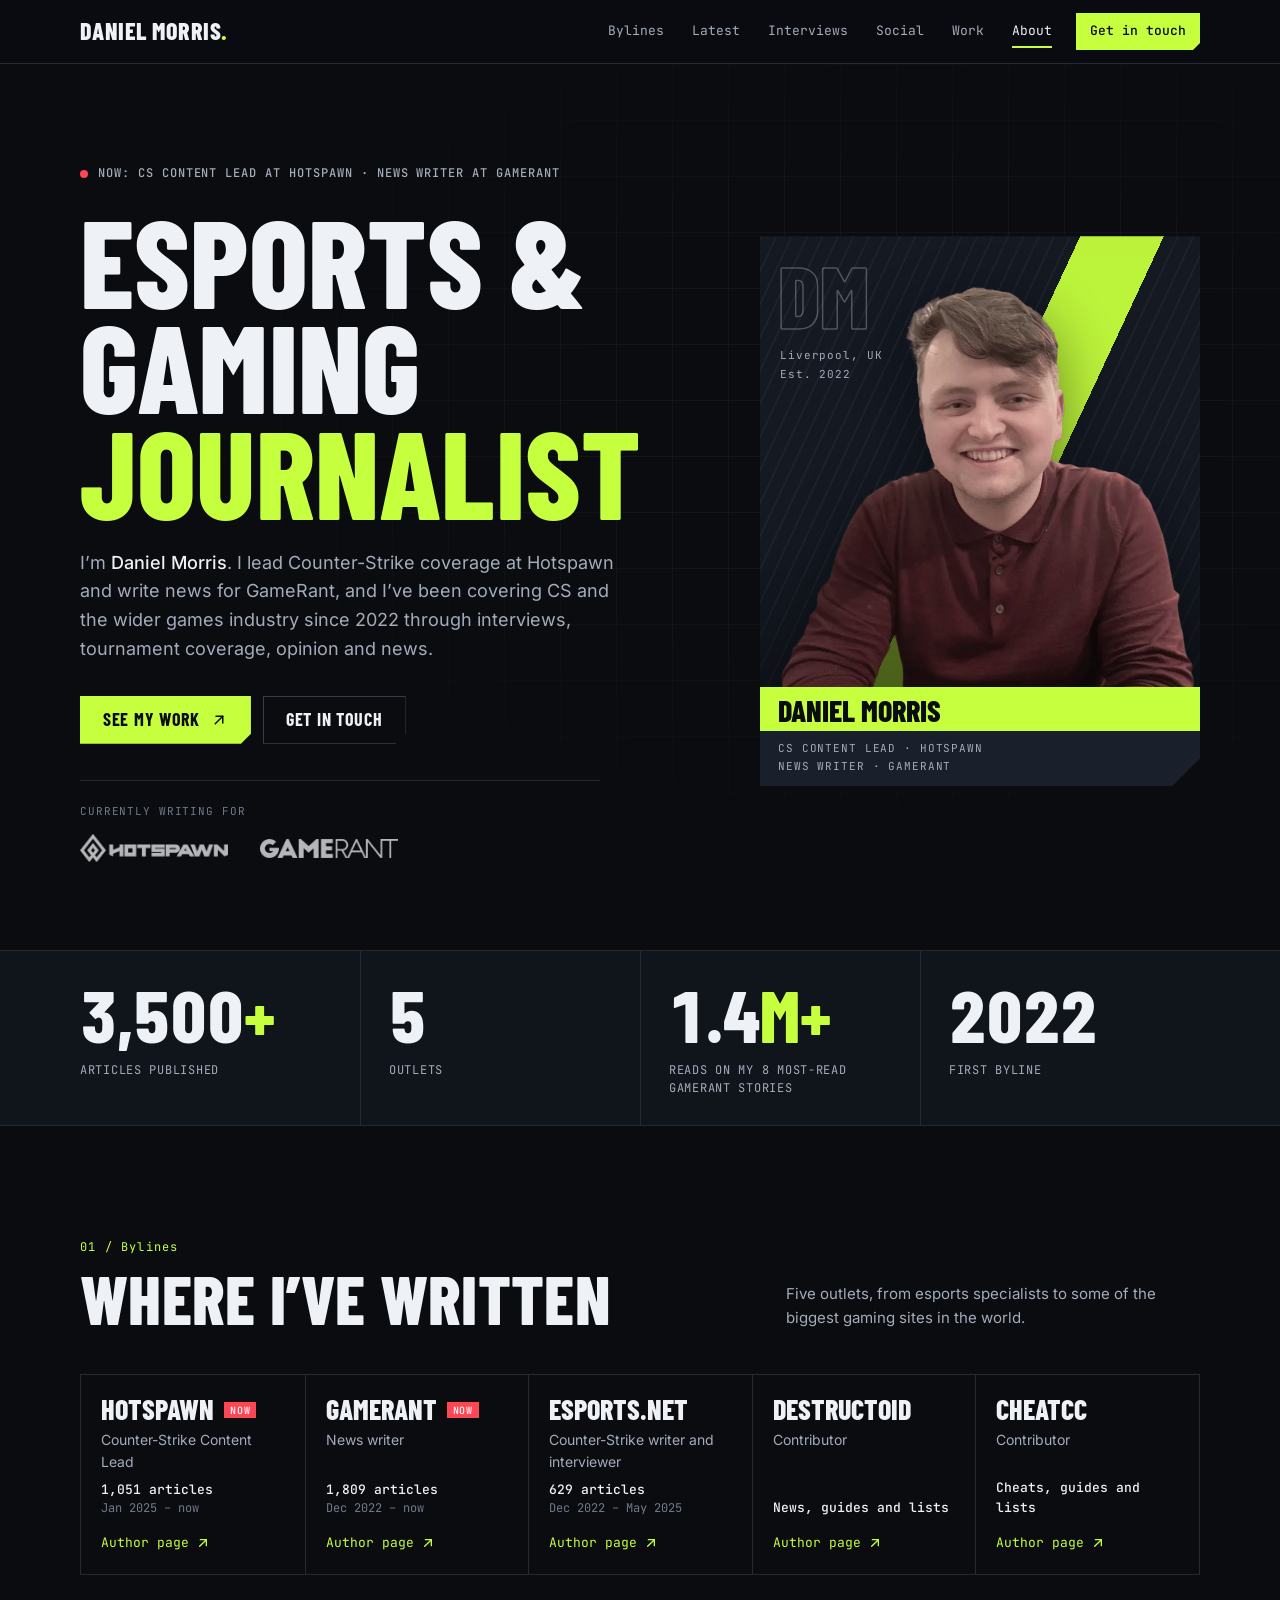
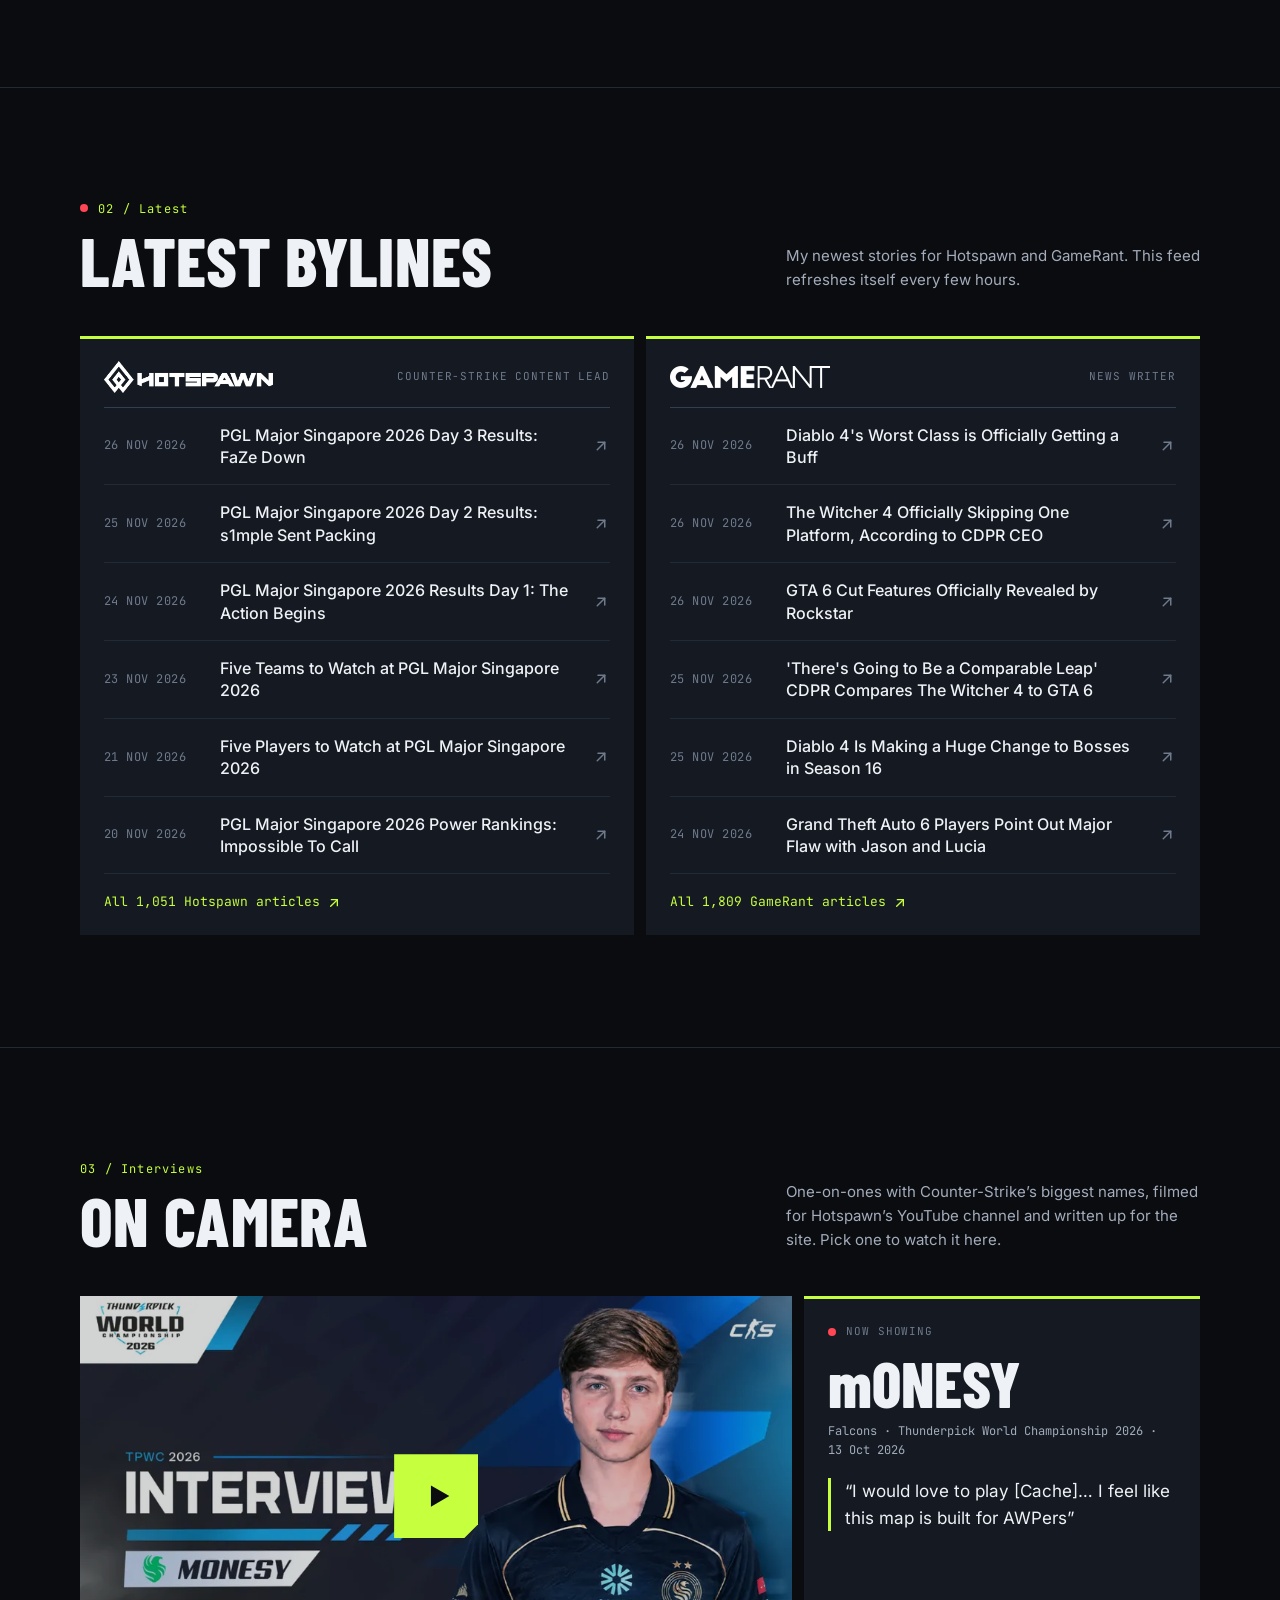
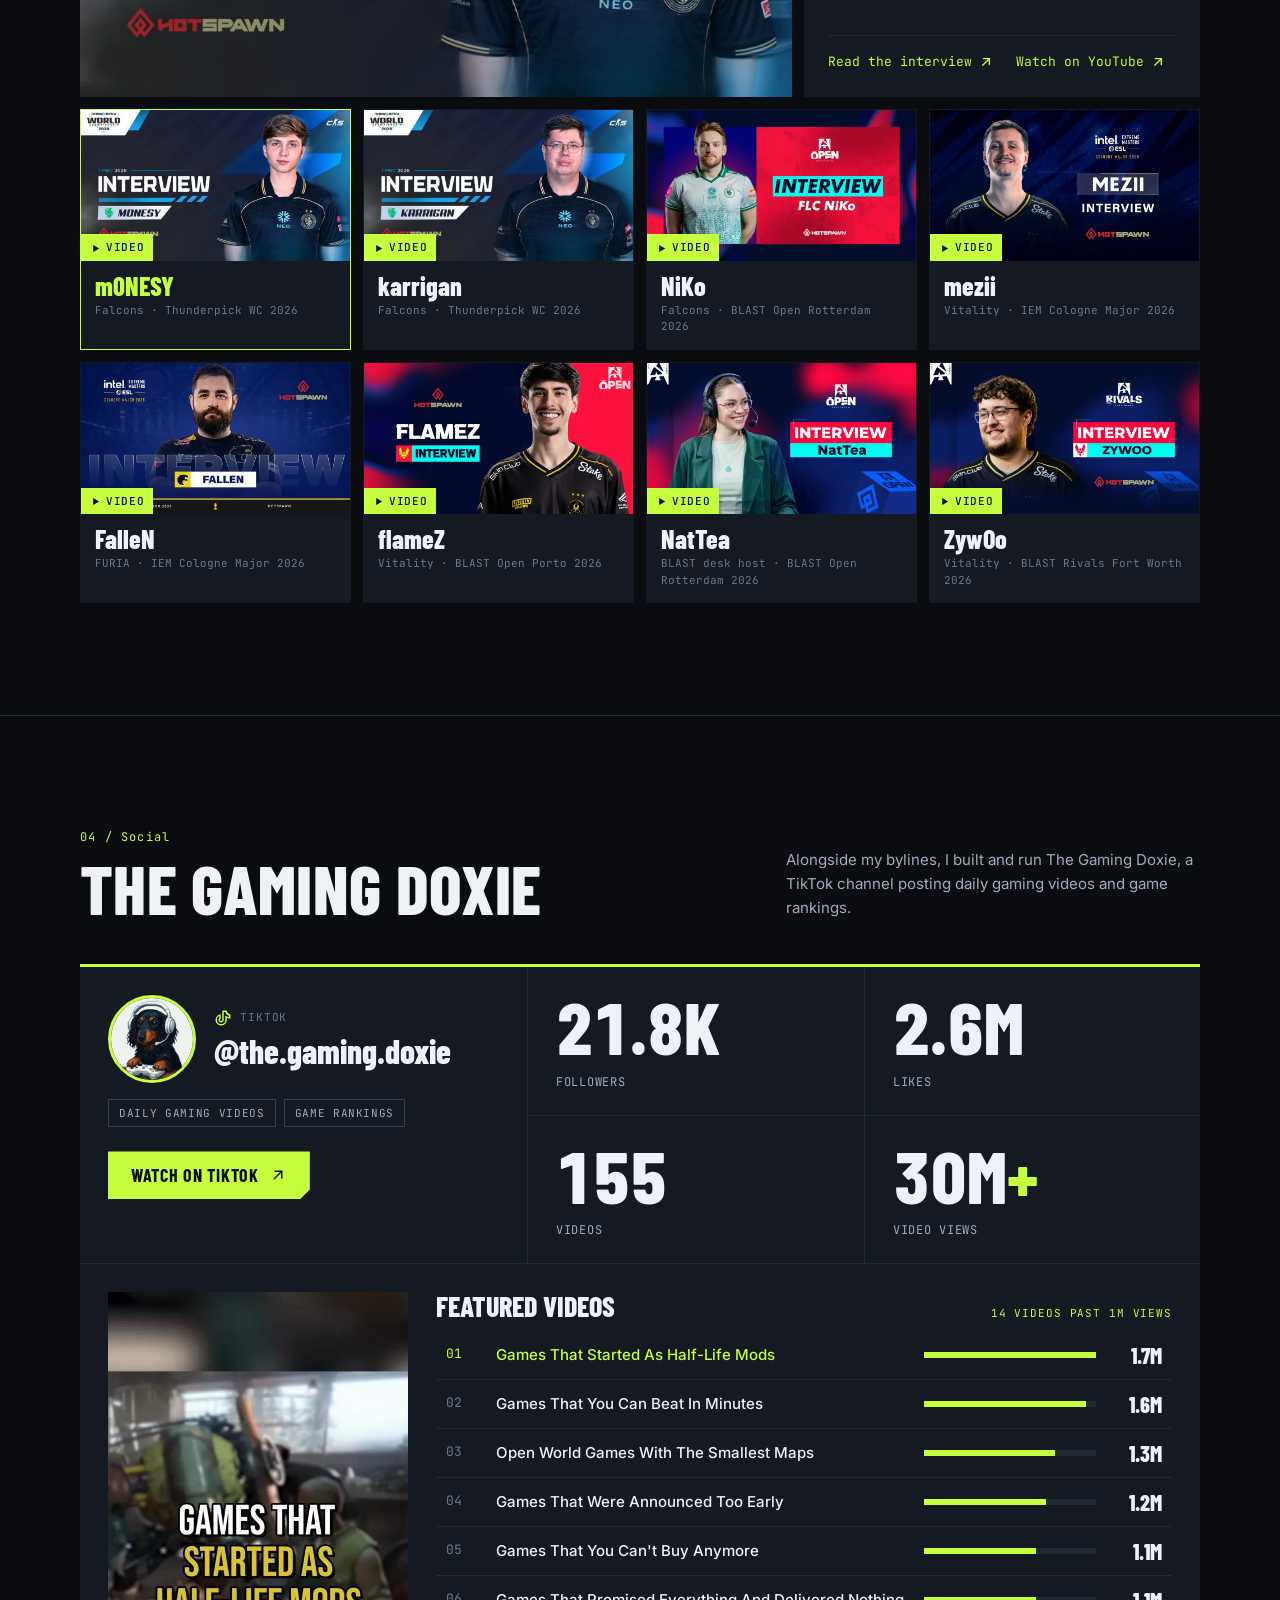
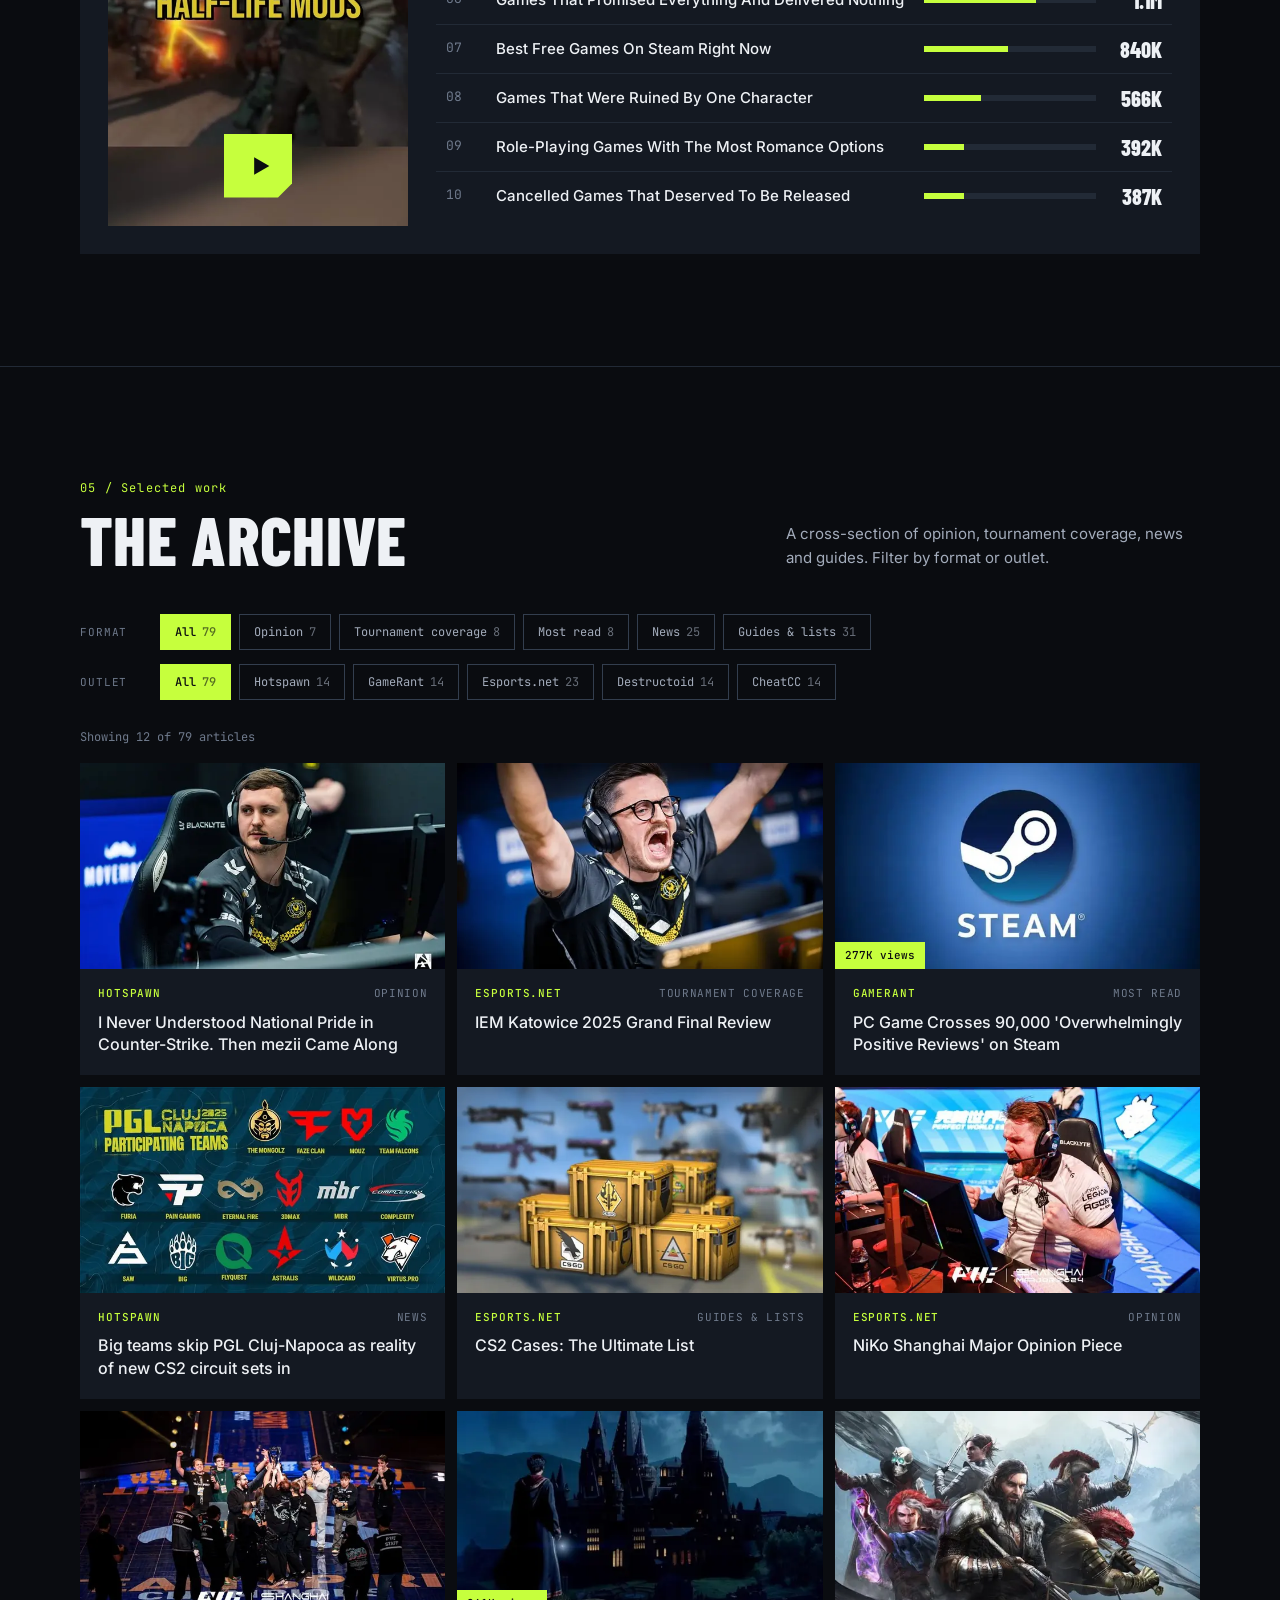
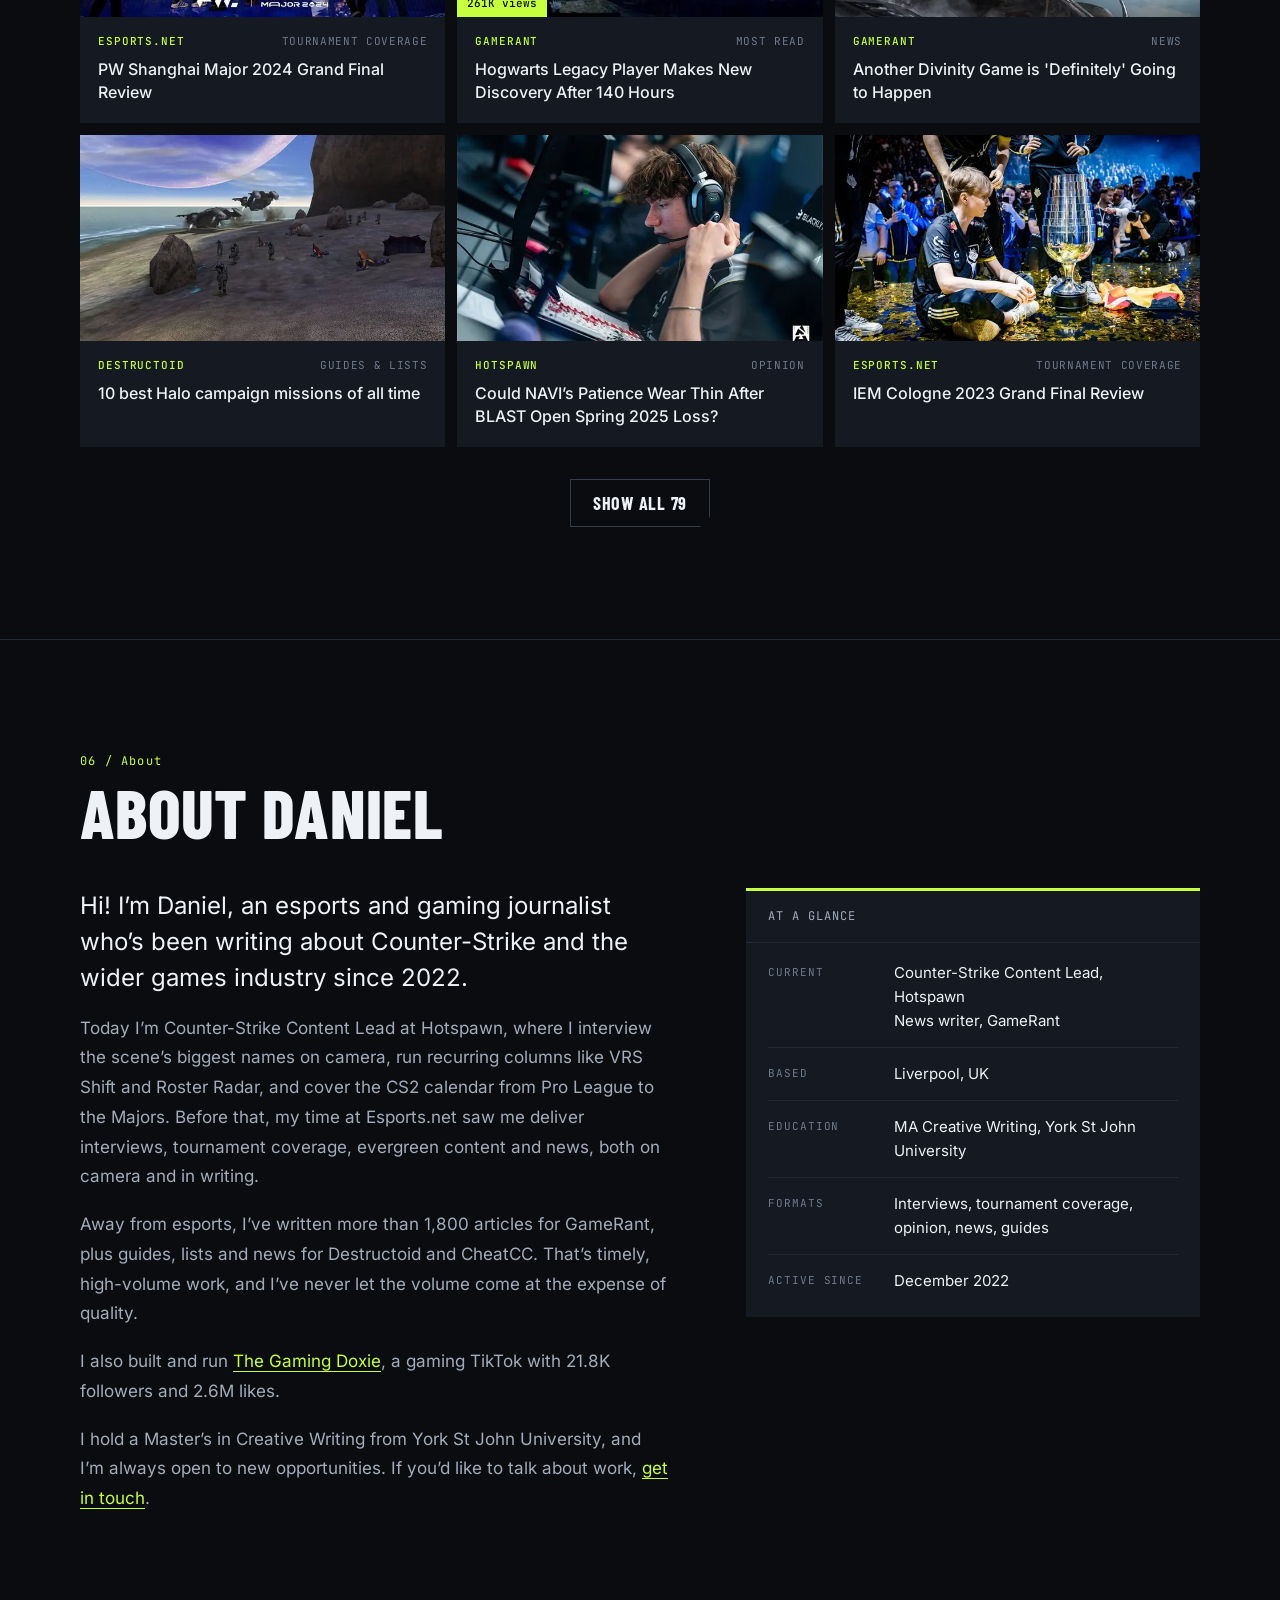
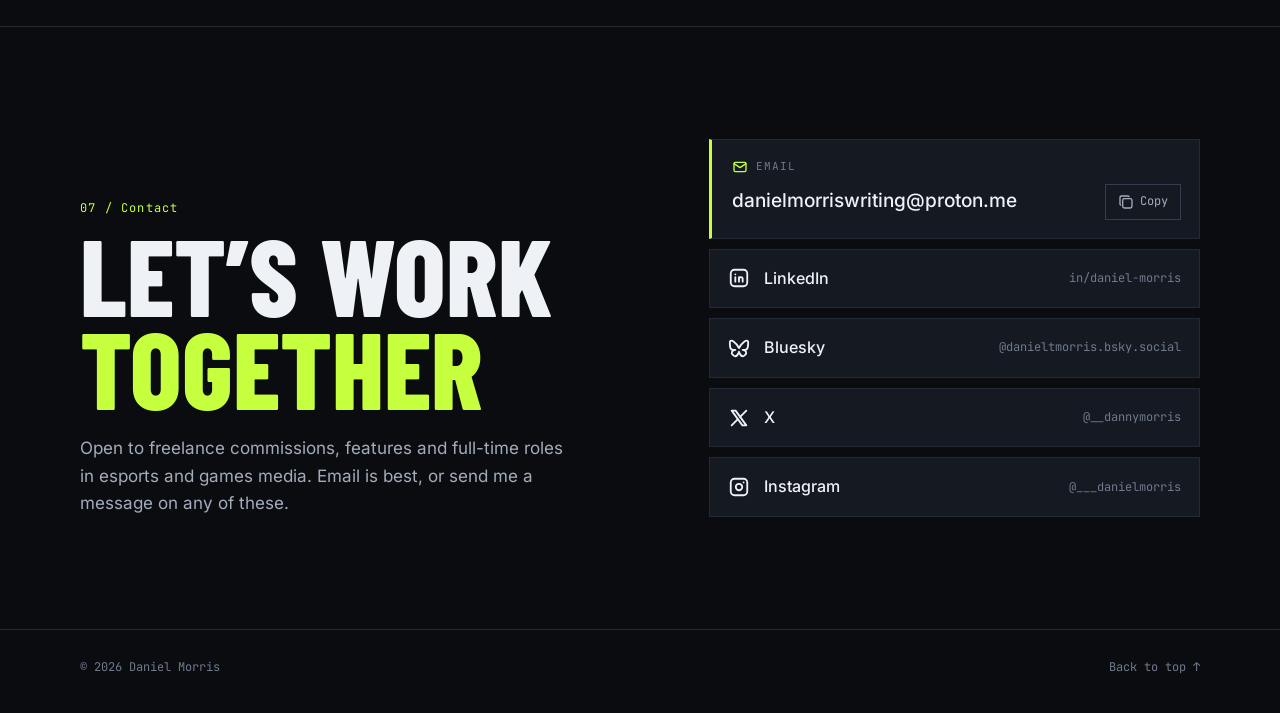
==== commit 492777ec: "Update latest articles" ====
--- a/index.html
+++ b/index.html
@@ -101,13 +101,13 @@
           <li class="outlet is-current">
             <h3 class="outlet-name">Hotspawn</h3>
             <p class="outlet-role">Counter-Strike Content Lead</p>
-            <p class="outlet-stat"><b><span data-live="hotspawn-count">1,050</span> articles</b>Jan 2025 – now</p>
+            <p class="outlet-stat"><b><span data-live="hotspawn-count">1,051</span> articles</b>Jan 2025 – now</p>
             <a class="text-link" href="https://www.hotspawn.com/author/danielmorris" target="_blank" rel="noopener">Author page <svg class="icon" viewBox="0 0 24 24" fill="none" stroke="currentColor" stroke-width="2" stroke-linecap="round" stroke-linejoin="round" aria-hidden="true"><path d="M17 7l-10 10" /><path d="M8 7l9 0l0 9" /></svg><span class="sr-only"> on Hotspawn (opens in a new tab)</span></a>
           </li>
           <li class="outlet is-current">
             <h3 class="outlet-name">GameRant</h3>
             <p class="outlet-role">News writer</p>
-            <p class="outlet-stat"><b><span data-live="gamerant-count">1,806</span> articles</b>Dec 2022 – now</p>
+            <p class="outlet-stat"><b><span data-live="gamerant-count">1,809</span> articles</b>Dec 2022 – now</p>
             <a class="text-link" href="https://gamerant.com/author/daniel-thomas-morris/" target="_blank" rel="noopener">Author page <svg class="icon" viewBox="0 0 24 24" fill="none" stroke="currentColor" stroke-width="2" stroke-linecap="round" stroke-linejoin="round" aria-hidden="true"><path d="M17 7l-10 10" /><path d="M8 7l9 0l0 9" /></svg><span class="sr-only"> on GameRant (opens in a new tab)</span></a>
           </li>
           <li class="outlet">
@@ -150,6 +150,13 @@
             </div>
             <ul class="latest-list">
               <li>
+                <a class="feed-row" href="https://www.hotspawn.com/counter-strike/news/pgl-major-singapore-2026-day-3-results" target="_blank" rel="noopener">
+                  <time class="feed-date" datetime="2026-11-26">26 Nov 2026</time>
+                  <span class="feed-title">PGL Major Singapore 2026 Day 3 Results: FaZe Down<span class="sr-only"> (opens in a new tab)</span></span>
+                  <svg class="icon" viewBox="0 0 24 24" fill="none" stroke="currentColor" stroke-width="2" stroke-linecap="round" stroke-linejoin="round" aria-hidden="true"><path d="M17 7l-10 10" /><path d="M8 7l9 0l0 9" /></svg>
+                </a>
+              </li>
+              <li>
                 <a class="feed-row" href="https://www.hotspawn.com/counter-strike/news/pgl-major-singapore-2026-day-2-results" target="_blank" rel="noopener">
                   <time class="feed-date" datetime="2026-11-25">25 Nov 2026</time>
                   <span class="feed-title">PGL Major Singapore 2026 Day 2 Results: s1mple Sent Packing<span class="sr-only"> (opens in a new tab)</span></span>
@@ -184,15 +191,8 @@
                   <svg class="icon" viewBox="0 0 24 24" fill="none" stroke="currentColor" stroke-width="2" stroke-linecap="round" stroke-linejoin="round" aria-hidden="true"><path d="M17 7l-10 10" /><path d="M8 7l9 0l0 9" /></svg>
                 </a>
               </li>
-              <li>
-                <a class="feed-row" href="https://www.hotspawn.com/counter-strike/news/best-cs2-pickems-for-pgl-major-singapore-2026" target="_blank" rel="noopener">
-                  <time class="feed-date" datetime="2026-11-18">18 Nov 2026</time>
-                  <span class="feed-title">Best CS2 Pick’Ems For PGL Major Singapore 2026<span class="sr-only"> (opens in a new tab)</span></span>
-                  <svg class="icon" viewBox="0 0 24 24" fill="none" stroke="currentColor" stroke-width="2" stroke-linecap="round" stroke-linejoin="round" aria-hidden="true"><path d="M17 7l-10 10" /><path d="M8 7l9 0l0 9" /></svg>
-                </a>
-              </li>
             </ul>
-            <a class="text-link latest-more" href="https://www.hotspawn.com/author/danielmorris" target="_blank" rel="noopener">All 1,050 Hotspawn articles <svg class="icon" viewBox="0 0 24 24" fill="none" stroke="currentColor" stroke-width="2" stroke-linecap="round" stroke-linejoin="round" aria-hidden="true"><path d="M17 7l-10 10" /><path d="M8 7l9 0l0 9" /></svg><span class="sr-only"> (opens in a new tab)</span></a>
+            <a class="text-link latest-more" href="https://www.hotspawn.com/author/danielmorris" target="_blank" rel="noopener">All 1,051 Hotspawn articles <svg class="icon" viewBox="0 0 24 24" fill="none" stroke="currentColor" stroke-width="2" stroke-linecap="round" stroke-linejoin="round" aria-hidden="true"><path d="M17 7l-10 10" /><path d="M8 7l9 0l0 9" /></svg><span class="sr-only"> (opens in a new tab)</span></a>
           </div>
           <div class="latest-col">
             <div class="latest-head">
@@ -201,6 +201,27 @@
             </div>
             <ul class="latest-list">
               <li>
+                <a class="feed-row" href="https://gamerant.com/diablo-4-season-16-druid-buffs/" target="_blank" rel="noopener">
+                  <time class="feed-date" datetime="2026-11-26">26 Nov 2026</time>
+                  <span class="feed-title">Diablo 4&#x27;s Worst Class is Officially Getting a Buff<span class="sr-only"> (opens in a new tab)</span></span>
+                  <svg class="icon" viewBox="0 0 24 24" fill="none" stroke="currentColor" stroke-width="2" stroke-linecap="round" stroke-linejoin="round" aria-hidden="true"><path d="M17 7l-10 10" /><path d="M8 7l9 0l0 9" /></svg>
+                </a>
+              </li>
+              <li>
+                <a class="feed-row" href="https://gamerant.com/witcher-4-no-switch-2-release/" target="_blank" rel="noopener">
+                  <time class="feed-date" datetime="2026-11-26">26 Nov 2026</time>
+                  <span class="feed-title">The Witcher 4 Officially Skipping One Platform, According to CDPR CEO<span class="sr-only"> (opens in a new tab)</span></span>
+                  <svg class="icon" viewBox="0 0 24 24" fill="none" stroke="currentColor" stroke-width="2" stroke-linecap="round" stroke-linejoin="round" aria-hidden="true"><path d="M17 7l-10 10" /><path d="M8 7l9 0l0 9" /></svg>
+                </a>
+              </li>
+              <li>
+                <a class="feed-row" href="https://gamerant.com/grand-theft-auto-gta-6-cut-features/" target="_blank" rel="noopener">
+                  <time class="feed-date" datetime="2026-11-26">26 Nov 2026</time>
+                  <span class="feed-title">GTA 6 Cut Features Officially Revealed by Rockstar<span class="sr-only"> (opens in a new tab)</span></span>
+                  <svg class="icon" viewBox="0 0 24 24" fill="none" stroke="currentColor" stroke-width="2" stroke-linecap="round" stroke-linejoin="round" aria-hidden="true"><path d="M17 7l-10 10" /><path d="M8 7l9 0l0 9" /></svg>
+                </a>
+              </li>
+              <li>
                 <a class="feed-row" href="https://gamerant.com/the-witcher-4-gta-6-sequel-comparison/" target="_blank" rel="noopener">
                   <time class="feed-date" datetime="2026-11-25">25 Nov 2026</time>
                   <span class="feed-title">&#x27;There&#x27;s Going to Be a Comparable Leap&#x27; CDPR Compares The Witcher 4 to GTA 6<span class="sr-only"> (opens in a new tab)</span></span>
@@ -221,29 +242,8 @@
                   <svg class="icon" viewBox="0 0 24 24" fill="none" stroke="currentColor" stroke-width="2" stroke-linecap="round" stroke-linejoin="round" aria-hidden="true"><path d="M17 7l-10 10" /><path d="M8 7l9 0l0 9" /></svg>
                 </a>
               </li>
-              <li>
-                <a class="feed-row" href="https://gamerant.com/diablo-4-season-16-tyraels-gambit-reveal/" target="_blank" rel="noopener">
-                  <time class="feed-date" datetime="2026-11-24">24 Nov 2026</time>
-                  <span class="feed-title">Diablo 4 Season 16 Officially Revealed for December 1<span class="sr-only"> (opens in a new tab)</span></span>
-                  <svg class="icon" viewBox="0 0 24 24" fill="none" stroke="currentColor" stroke-width="2" stroke-linecap="round" stroke-linejoin="round" aria-hidden="true"><path d="M17 7l-10 10" /><path d="M8 7l9 0l0 9" /></svg>
-                </a>
-              </li>
-              <li>
-                <a class="feed-row" href="https://gamerant.com/new-free-steam-game-rob-run-gta-6/" target="_blank" rel="noopener">
-                  <time class="feed-date" datetime="2026-11-23">23 Nov 2026</time>
-                  <span class="feed-title">New Open-World Steam Game is the Perfect GTA 6 Replacement, And It&#x27;s 100% Free<span class="sr-only"> (opens in a new tab)</span></span>
-                  <svg class="icon" viewBox="0 0 24 24" fill="none" stroke="currentColor" stroke-width="2" stroke-linecap="round" stroke-linejoin="round" aria-hidden="true"><path d="M17 7l-10 10" /><path d="M8 7l9 0l0 9" /></svg>
-                </a>
-              </li>
-              <li>
-                <a class="feed-row" href="https://gamerant.com/gta-6-burnt-house-money-chapter-1/" target="_blank" rel="noopener">
-                  <time class="feed-date" datetime="2026-11-23">23 Nov 2026</time>
-                  <span class="feed-title">PSA: All GTA 6 Players Should Do This After Completing Chapter 1<span class="sr-only"> (opens in a new tab)</span></span>
-                  <svg class="icon" viewBox="0 0 24 24" fill="none" stroke="currentColor" stroke-width="2" stroke-linecap="round" stroke-linejoin="round" aria-hidden="true"><path d="M17 7l-10 10" /><path d="M8 7l9 0l0 9" /></svg>
-                </a>
-              </li>
             </ul>
-            <a class="text-link latest-more" href="https://gamerant.com/author/daniel-thomas-morris/" target="_blank" rel="noopener">All 1,806 GameRant articles <svg class="icon" viewBox="0 0 24 24" fill="none" stroke="currentColor" stroke-width="2" stroke-linecap="round" stroke-linejoin="round" aria-hidden="true"><path d="M17 7l-10 10" /><path d="M8 7l9 0l0 9" /></svg><span class="sr-only"> (opens in a new tab)</span></a>
+            <a class="text-link latest-more" href="https://gamerant.com/author/daniel-thomas-morris/" target="_blank" rel="noopener">All 1,809 GameRant articles <svg class="icon" viewBox="0 0 24 24" fill="none" stroke="currentColor" stroke-width="2" stroke-linecap="round" stroke-linejoin="round" aria-hidden="true"><path d="M17 7l-10 10" /><path d="M8 7l9 0l0 9" /></svg><span class="sr-only"> (opens in a new tab)</span></a>
           </div>
         </div>
         <!-- feed:end -->
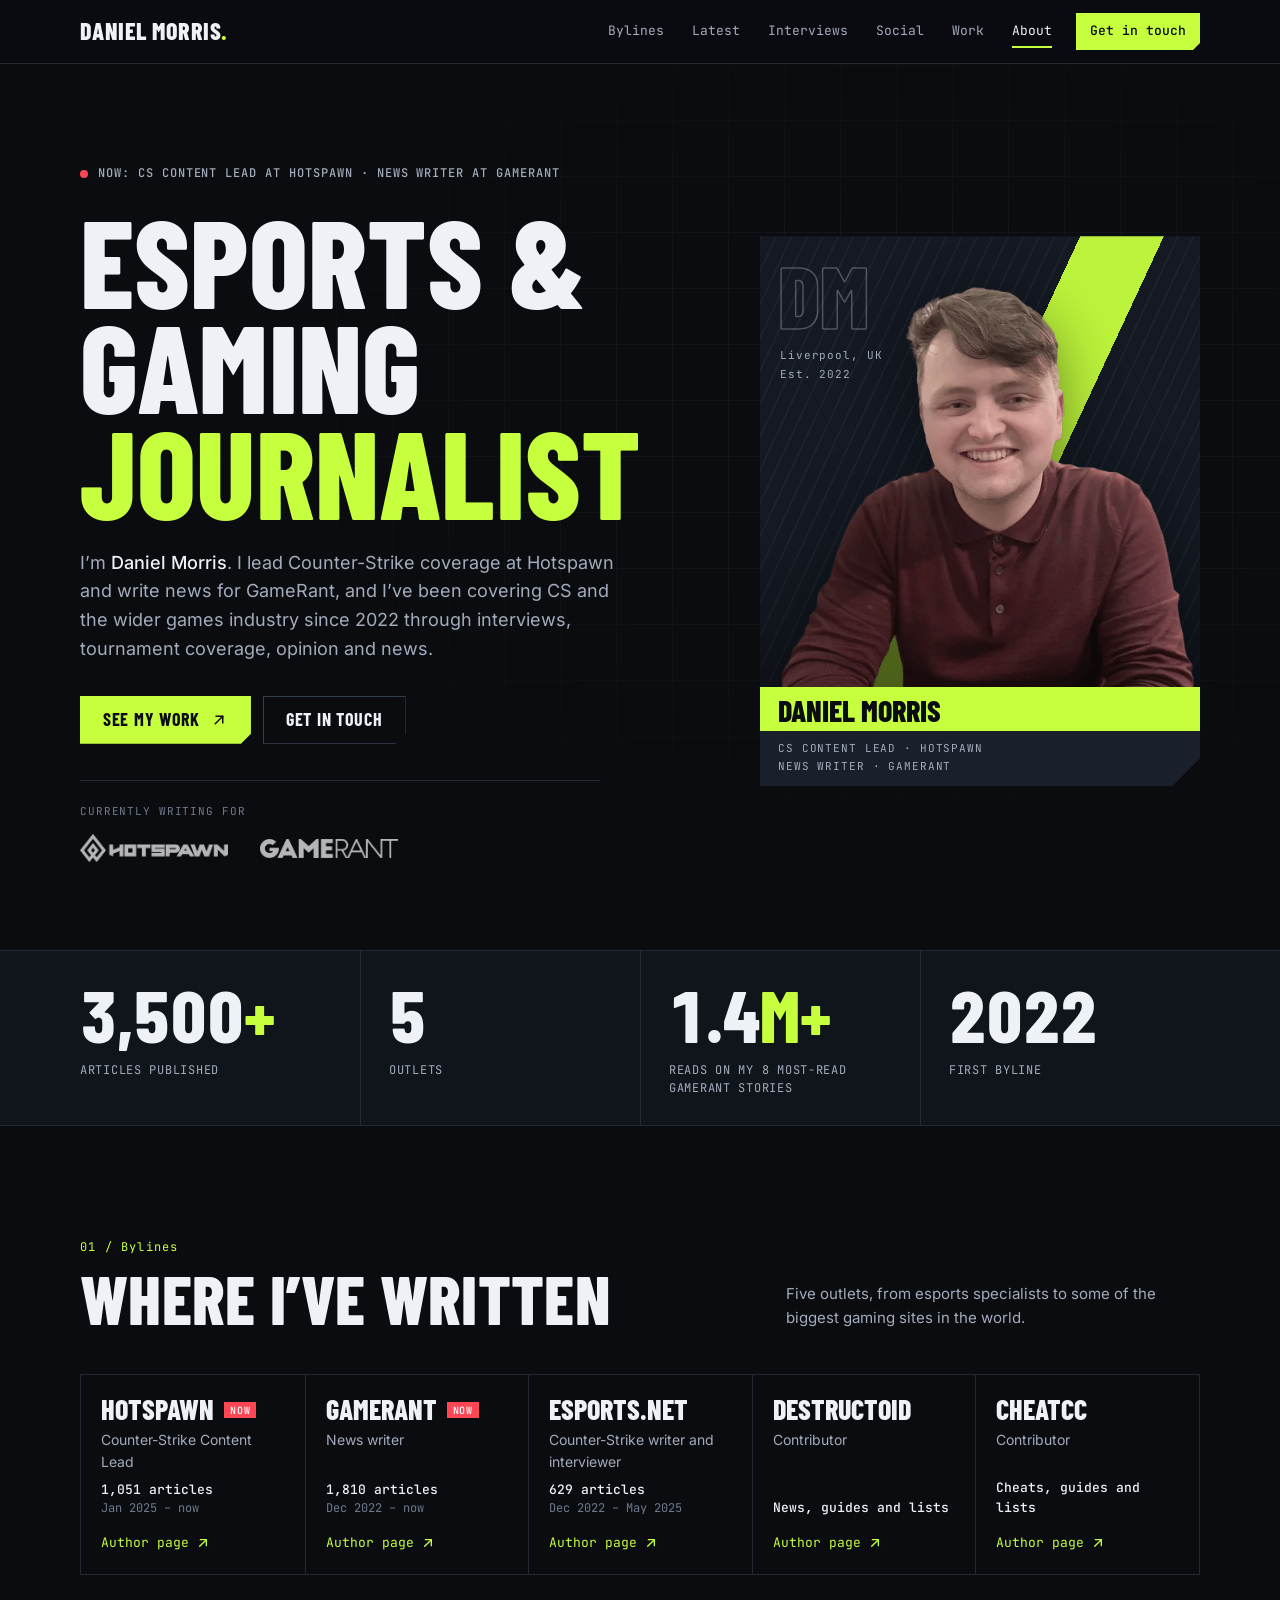
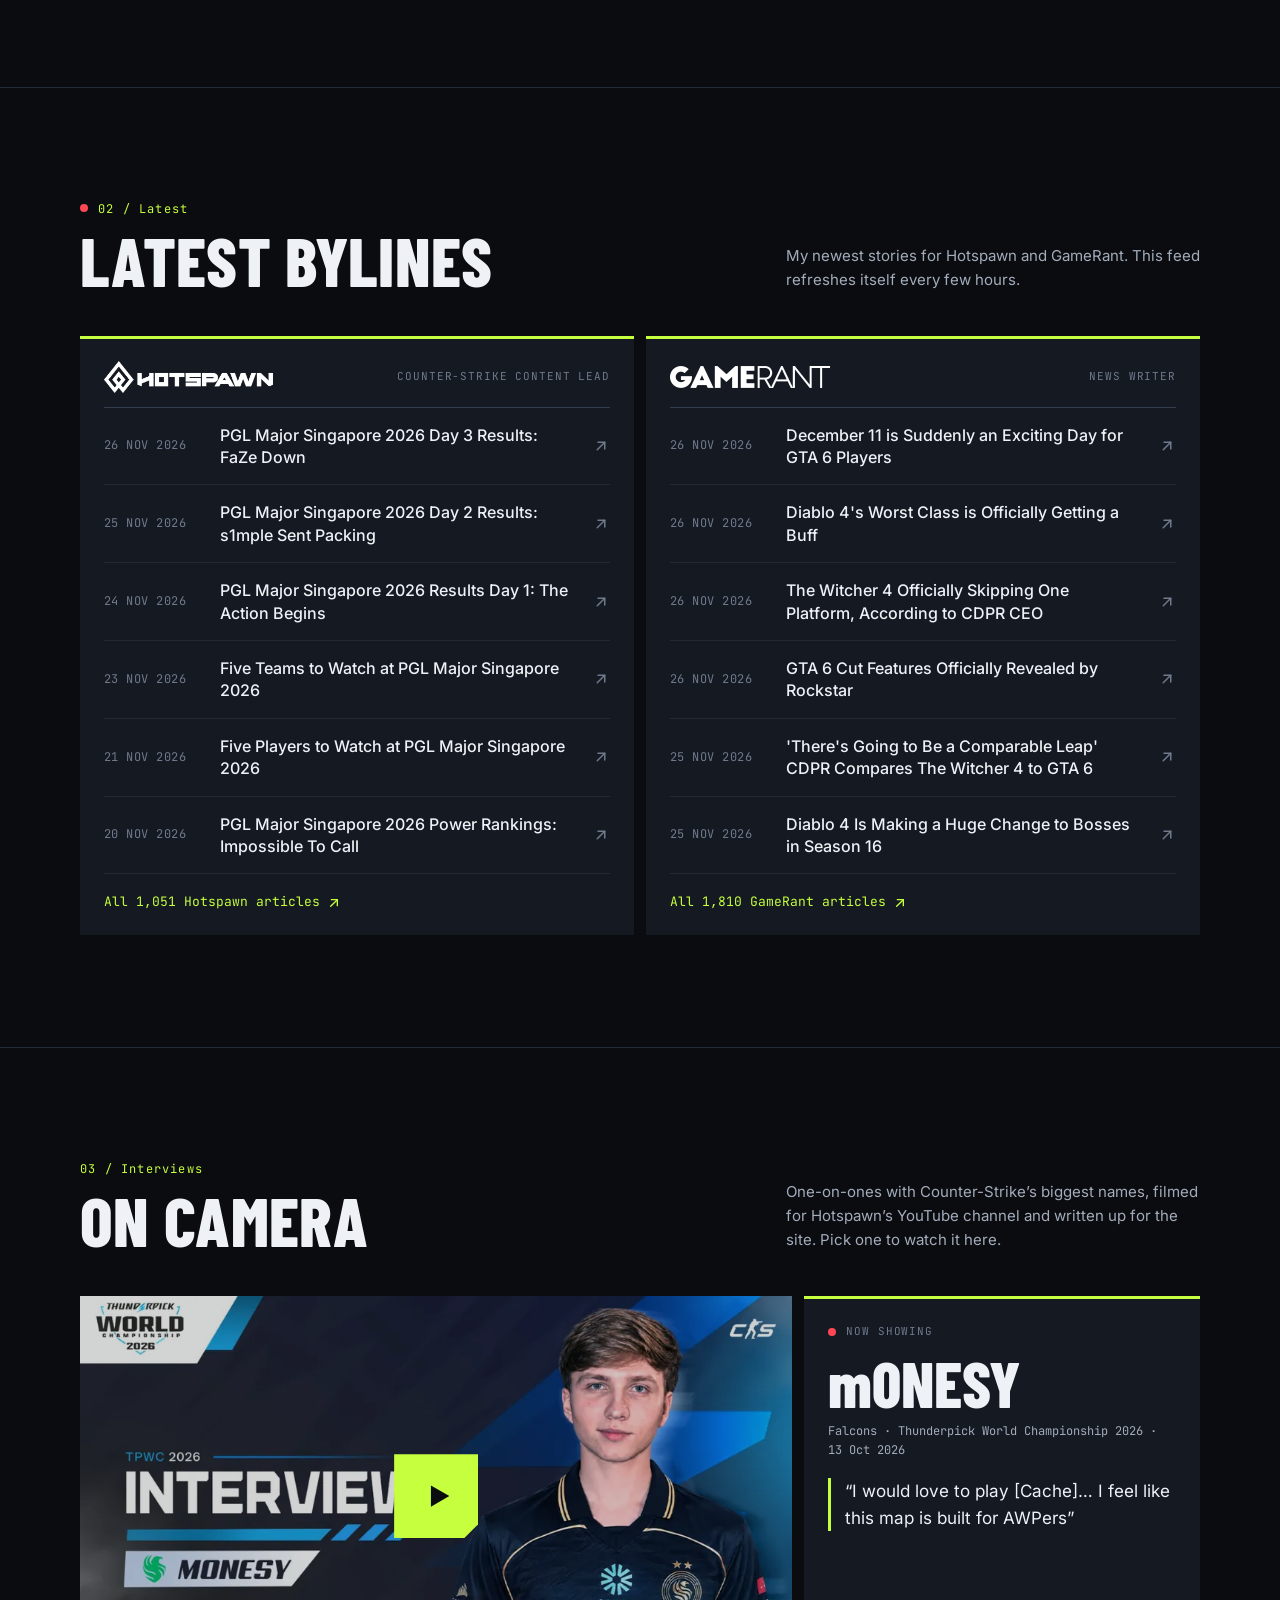
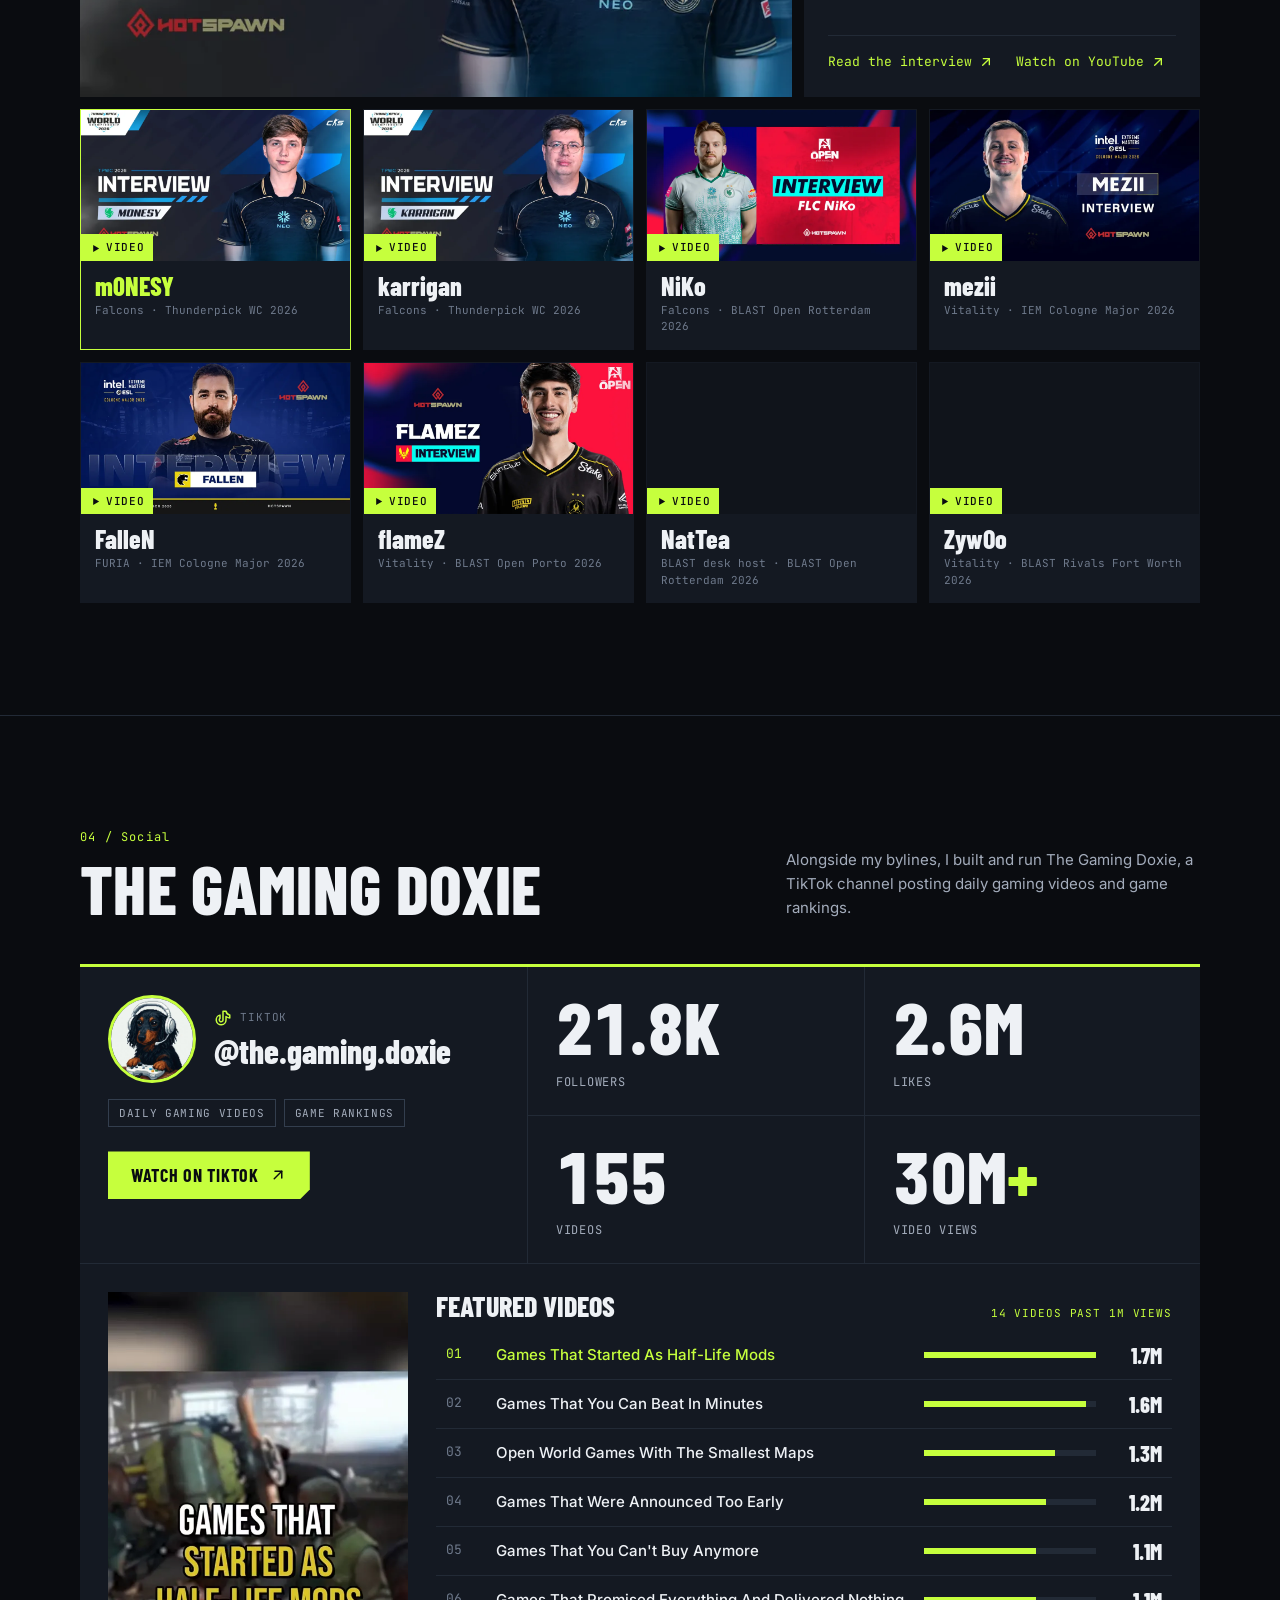
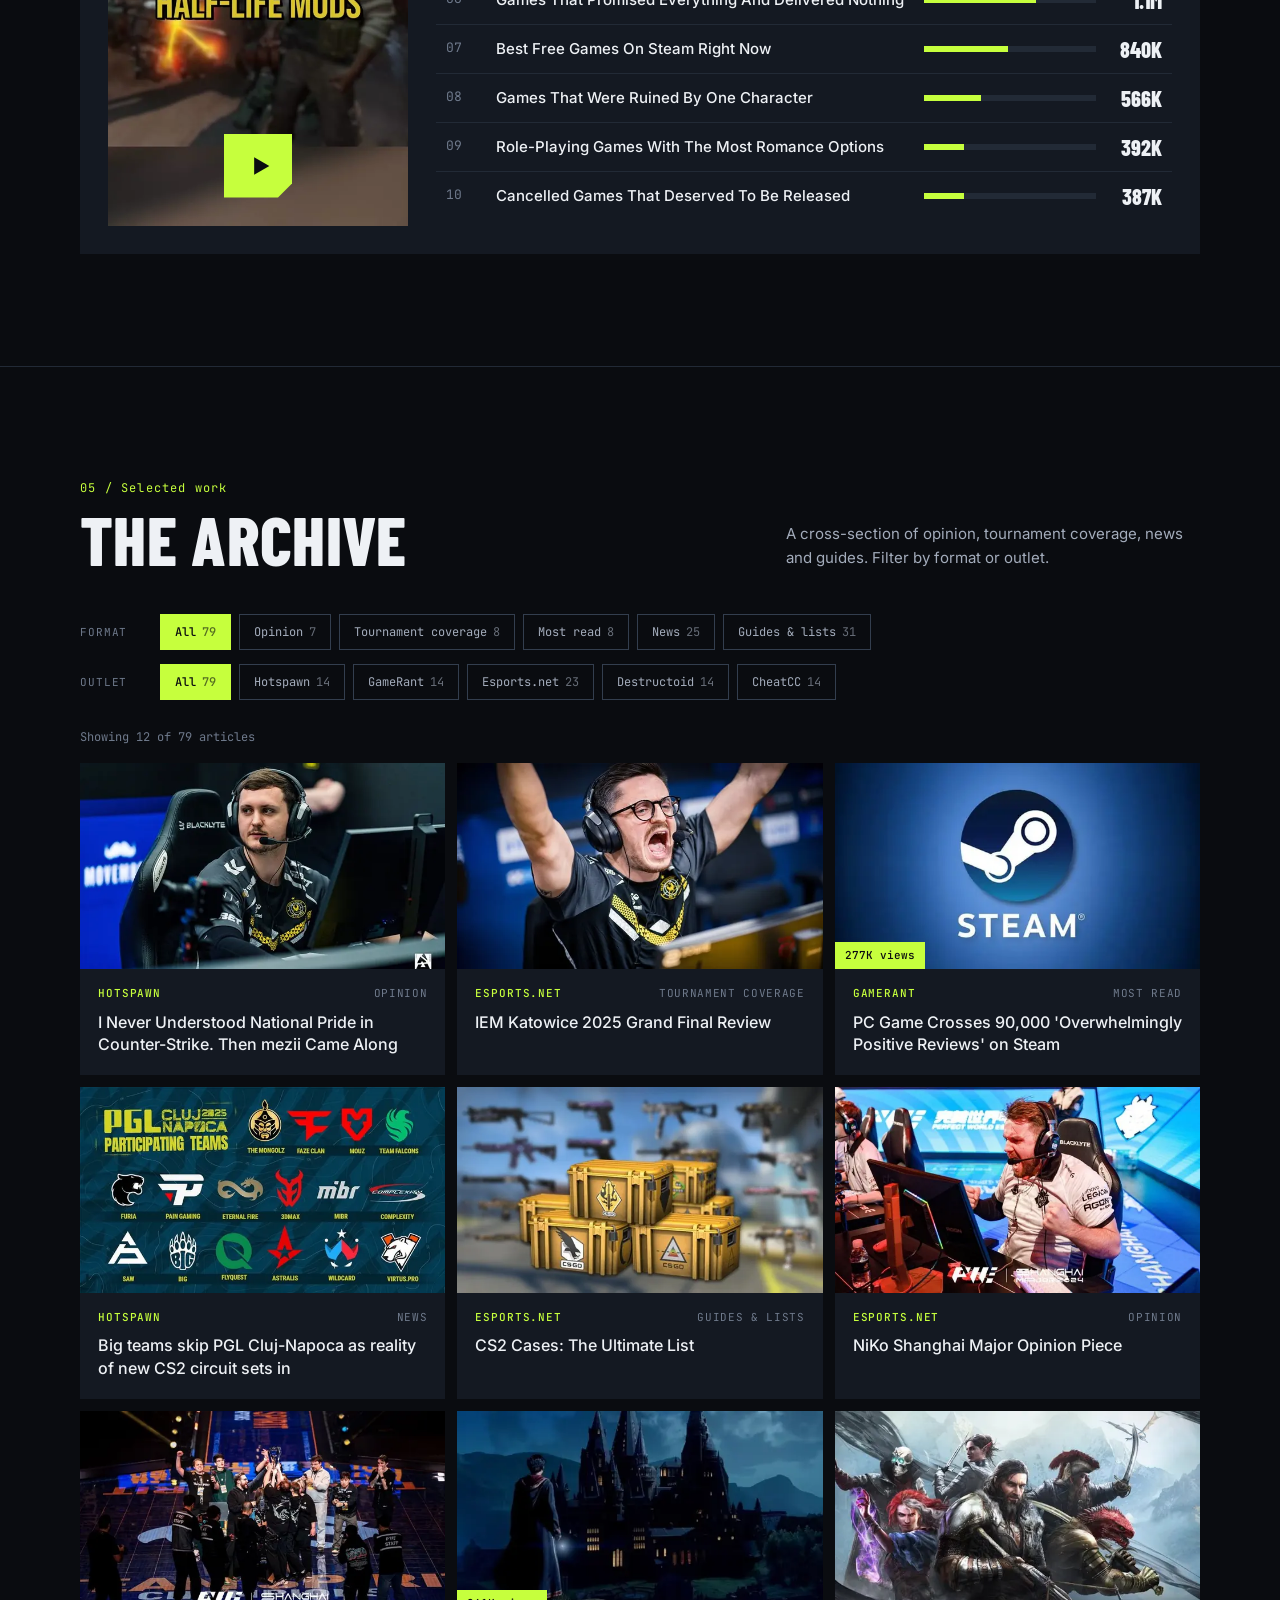
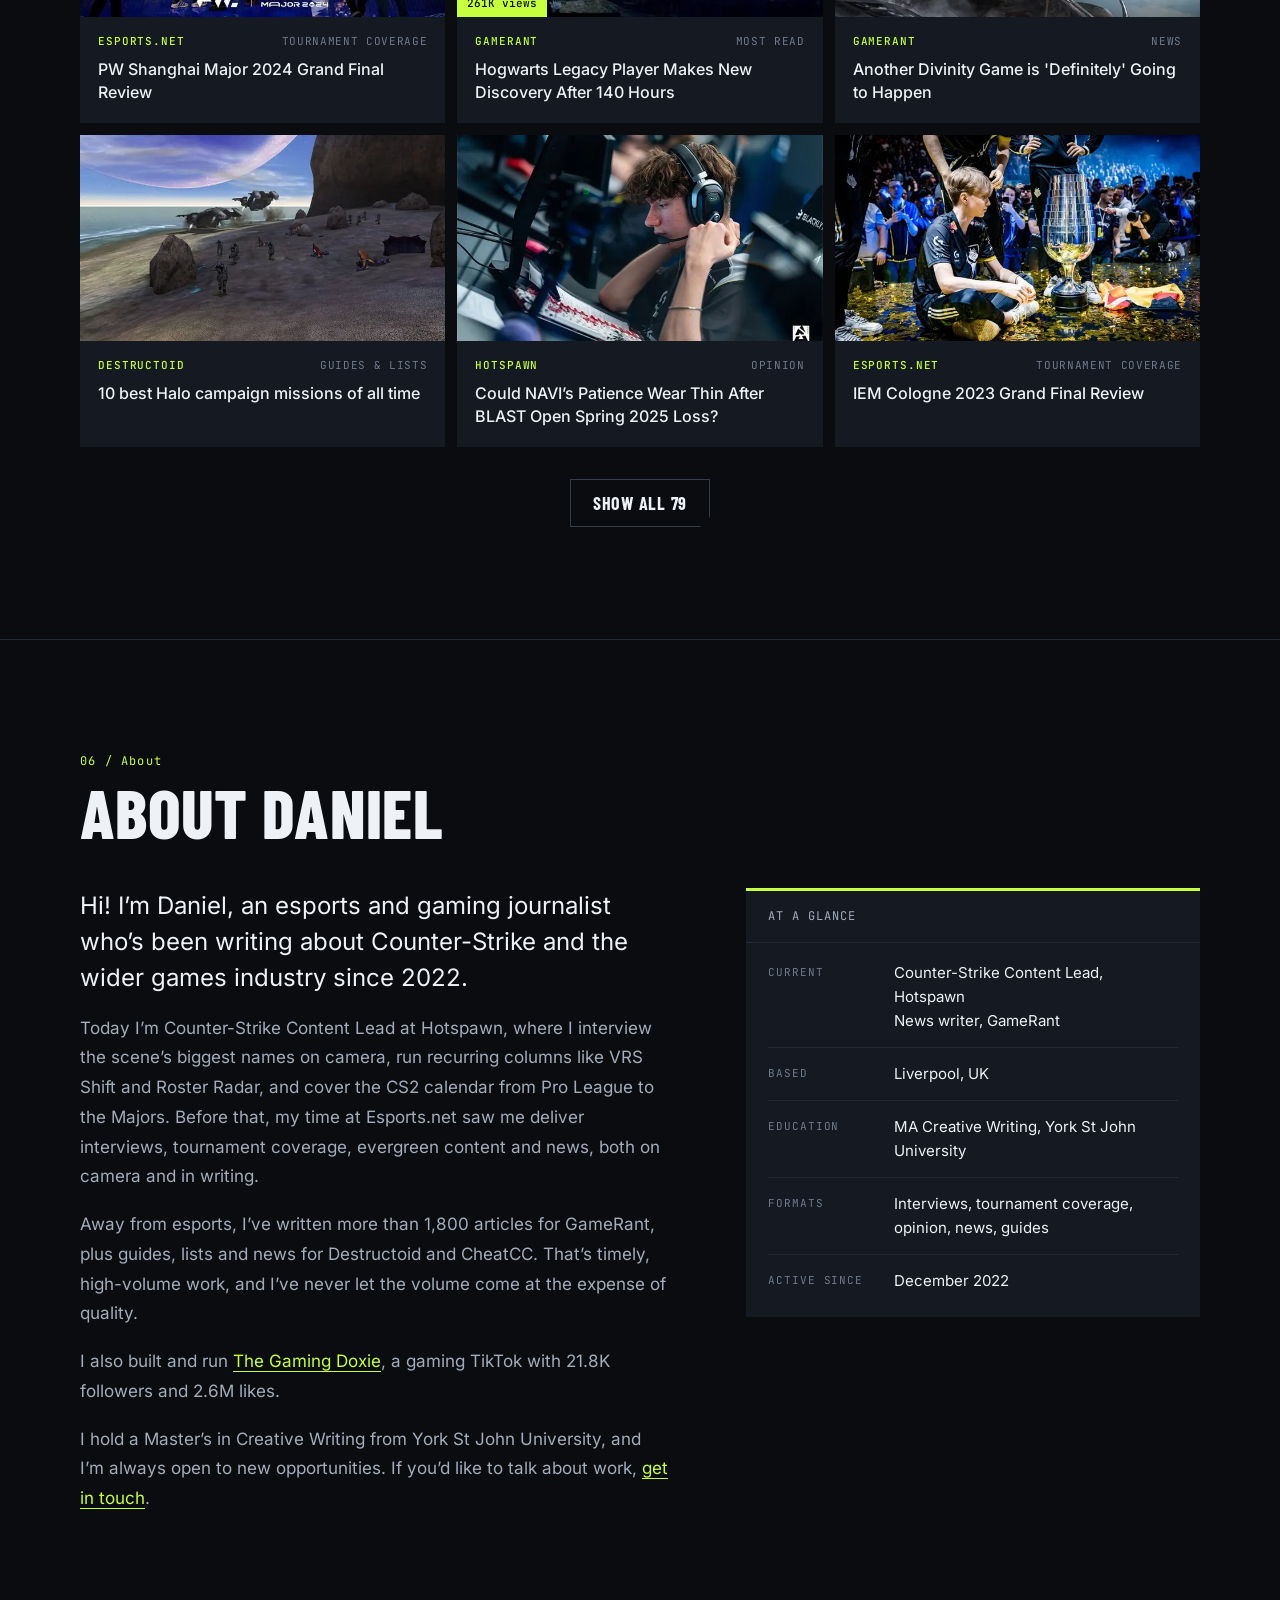
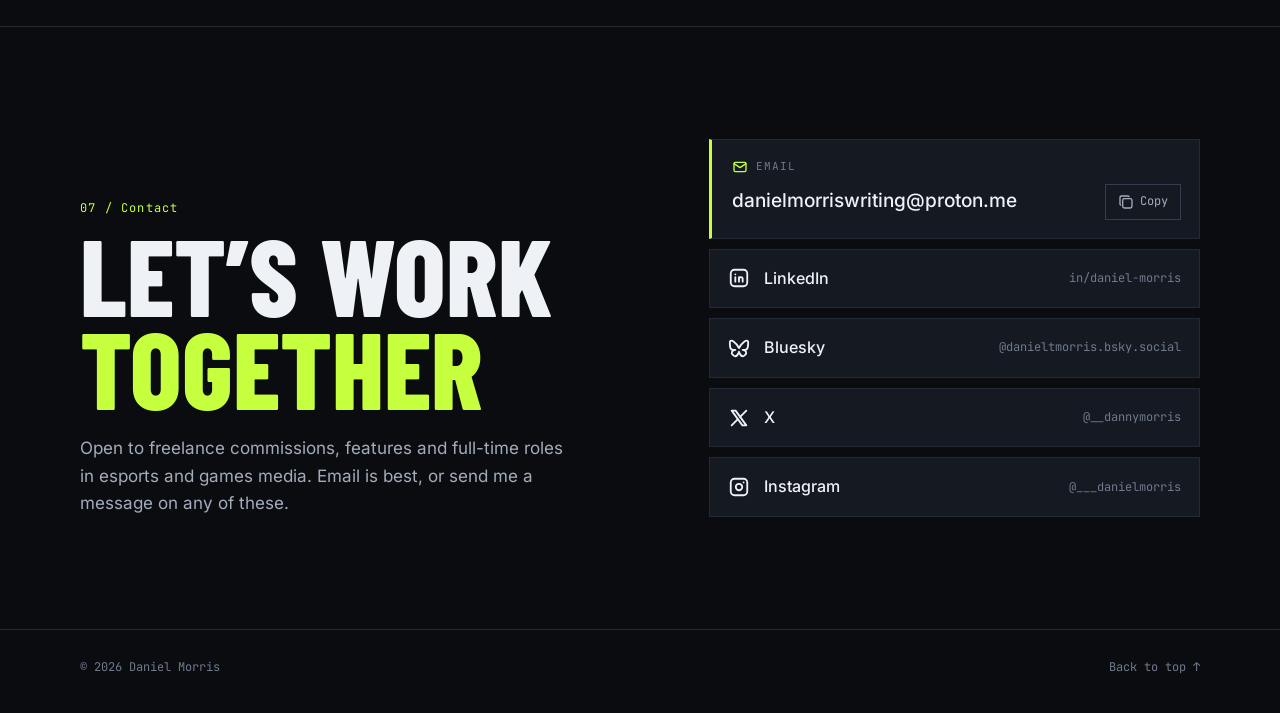
==== commit 8440bc64: "Update latest articles" ====
--- a/index.html
+++ b/index.html
@@ -107,7 +107,7 @@
           <li class="outlet is-current">
             <h3 class="outlet-name">GameRant</h3>
             <p class="outlet-role">News writer</p>
-            <p class="outlet-stat"><b><span data-live="gamerant-count">1,809</span> articles</b>Dec 2022 – now</p>
+            <p class="outlet-stat"><b><span data-live="gamerant-count">1,810</span> articles</b>Dec 2022 – now</p>
             <a class="text-link" href="https://gamerant.com/author/daniel-thomas-morris/" target="_blank" rel="noopener">Author page <svg class="icon" viewBox="0 0 24 24" fill="none" stroke="currentColor" stroke-width="2" stroke-linecap="round" stroke-linejoin="round" aria-hidden="true"><path d="M17 7l-10 10" /><path d="M8 7l9 0l0 9" /></svg><span class="sr-only"> on GameRant (opens in a new tab)</span></a>
           </li>
           <li class="outlet">
@@ -201,6 +201,13 @@
             </div>
             <ul class="latest-list">
               <li>
+                <a class="feed-row" href="https://gamerant.com/gta-6-original-score-release-december-11-2026/" target="_blank" rel="noopener">
+                  <time class="feed-date" datetime="2026-11-26">26 Nov 2026</time>
+                  <span class="feed-title">December 11 is Suddenly an Exciting Day for GTA 6 Players<span class="sr-only"> (opens in a new tab)</span></span>
+                  <svg class="icon" viewBox="0 0 24 24" fill="none" stroke="currentColor" stroke-width="2" stroke-linecap="round" stroke-linejoin="round" aria-hidden="true"><path d="M17 7l-10 10" /><path d="M8 7l9 0l0 9" /></svg>
+                </a>
+              </li>
+              <li>
                 <a class="feed-row" href="https://gamerant.com/diablo-4-season-16-druid-buffs/" target="_blank" rel="noopener">
                   <time class="feed-date" datetime="2026-11-26">26 Nov 2026</time>
                   <span class="feed-title">Diablo 4&#x27;s Worst Class is Officially Getting a Buff<span class="sr-only"> (opens in a new tab)</span></span>
@@ -235,15 +242,8 @@
                   <svg class="icon" viewBox="0 0 24 24" fill="none" stroke="currentColor" stroke-width="2" stroke-linecap="round" stroke-linejoin="round" aria-hidden="true"><path d="M17 7l-10 10" /><path d="M8 7l9 0l0 9" /></svg>
                 </a>
               </li>
-              <li>
-                <a class="feed-row" href="https://gamerant.com/gta-6-jason-lucia-relationship-deterioration-quickly/" target="_blank" rel="noopener">
-                  <time class="feed-date" datetime="2026-11-24">24 Nov 2026</time>
-                  <span class="feed-title">Grand Theft Auto 6 Players Point Out Major Flaw with Jason and Lucia<span class="sr-only"> (opens in a new tab)</span></span>
-                  <svg class="icon" viewBox="0 0 24 24" fill="none" stroke="currentColor" stroke-width="2" stroke-linecap="round" stroke-linejoin="round" aria-hidden="true"><path d="M17 7l-10 10" /><path d="M8 7l9 0l0 9" /></svg>
-                </a>
-              </li>
             </ul>
-            <a class="text-link latest-more" href="https://gamerant.com/author/daniel-thomas-morris/" target="_blank" rel="noopener">All 1,809 GameRant articles <svg class="icon" viewBox="0 0 24 24" fill="none" stroke="currentColor" stroke-width="2" stroke-linecap="round" stroke-linejoin="round" aria-hidden="true"><path d="M17 7l-10 10" /><path d="M8 7l9 0l0 9" /></svg><span class="sr-only"> (opens in a new tab)</span></a>
+            <a class="text-link latest-more" href="https://gamerant.com/author/daniel-thomas-morris/" target="_blank" rel="noopener">All 1,810 GameRant articles <svg class="icon" viewBox="0 0 24 24" fill="none" stroke="currentColor" stroke-width="2" stroke-linecap="round" stroke-linejoin="round" aria-hidden="true"><path d="M17 7l-10 10" /><path d="M8 7l9 0l0 9" /></svg><span class="sr-only"> (opens in a new tab)</span></a>
           </div>
         </div>
         <!-- feed:end -->
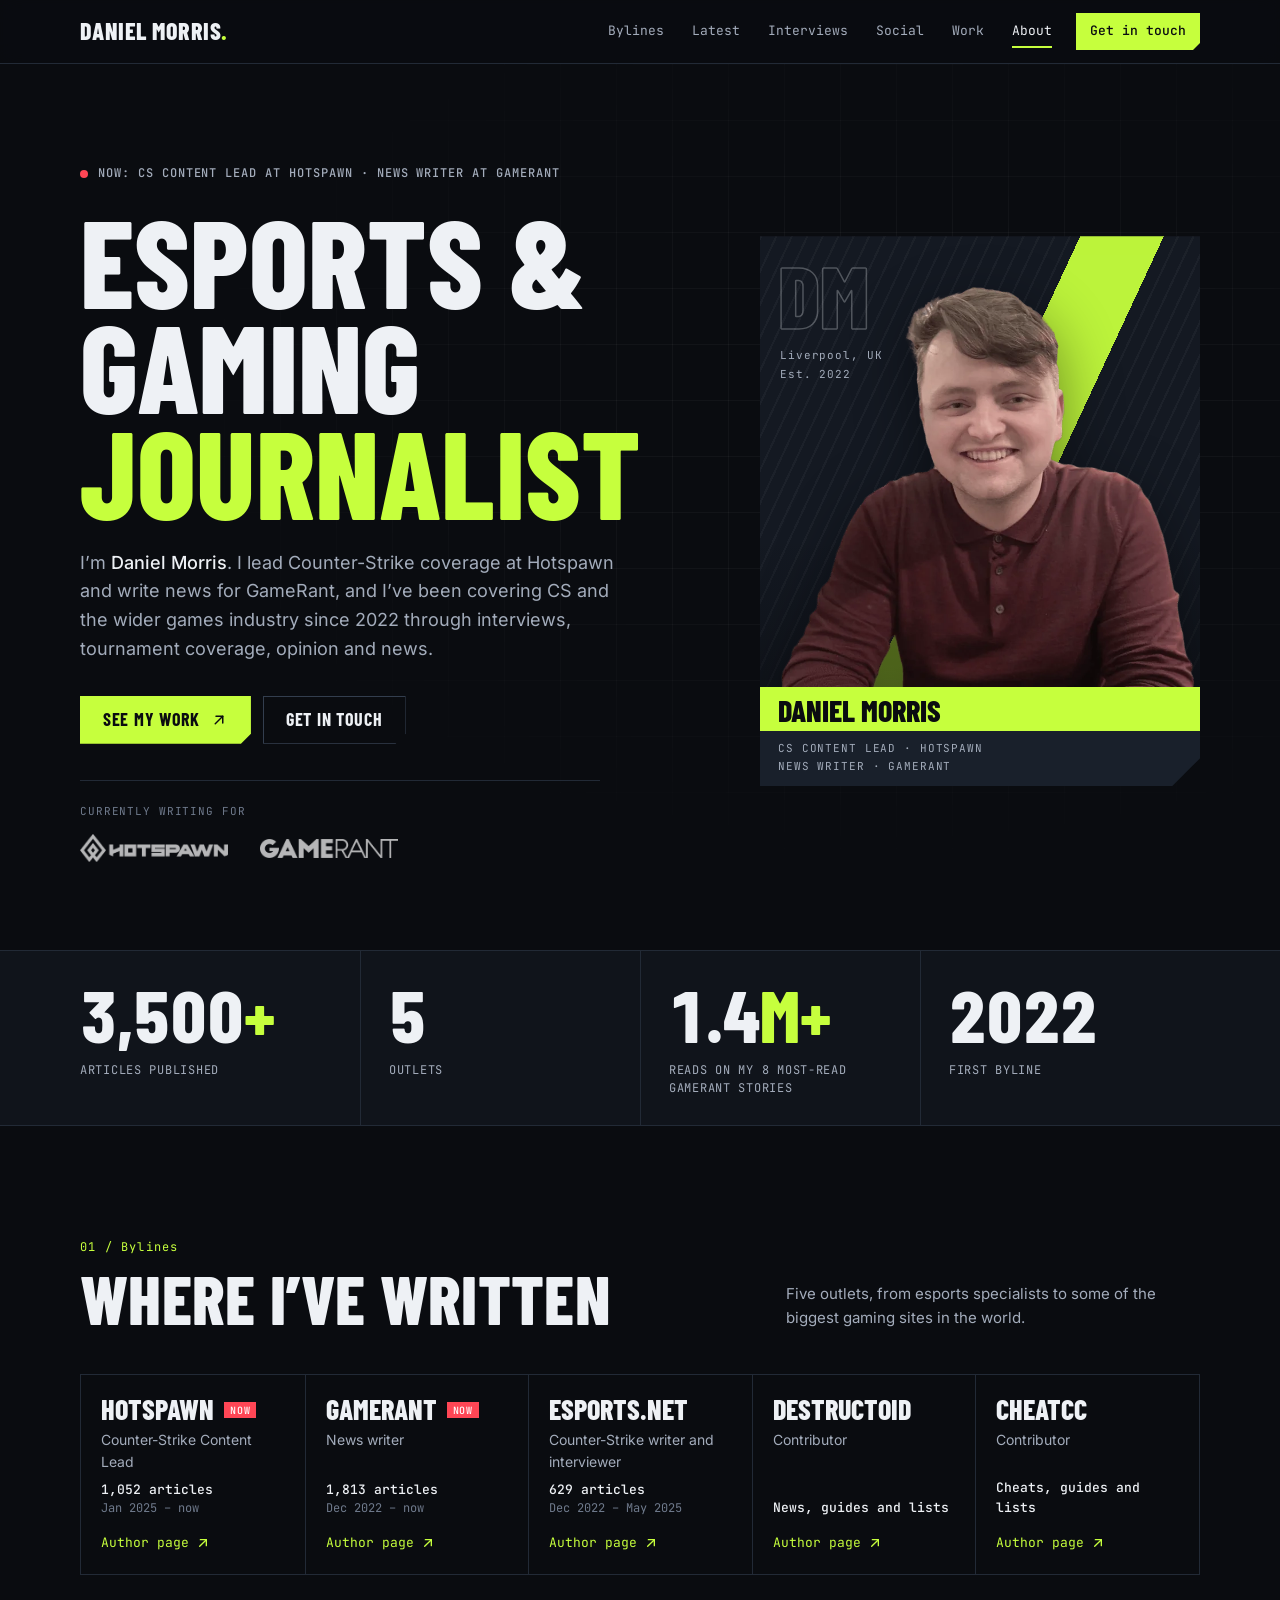
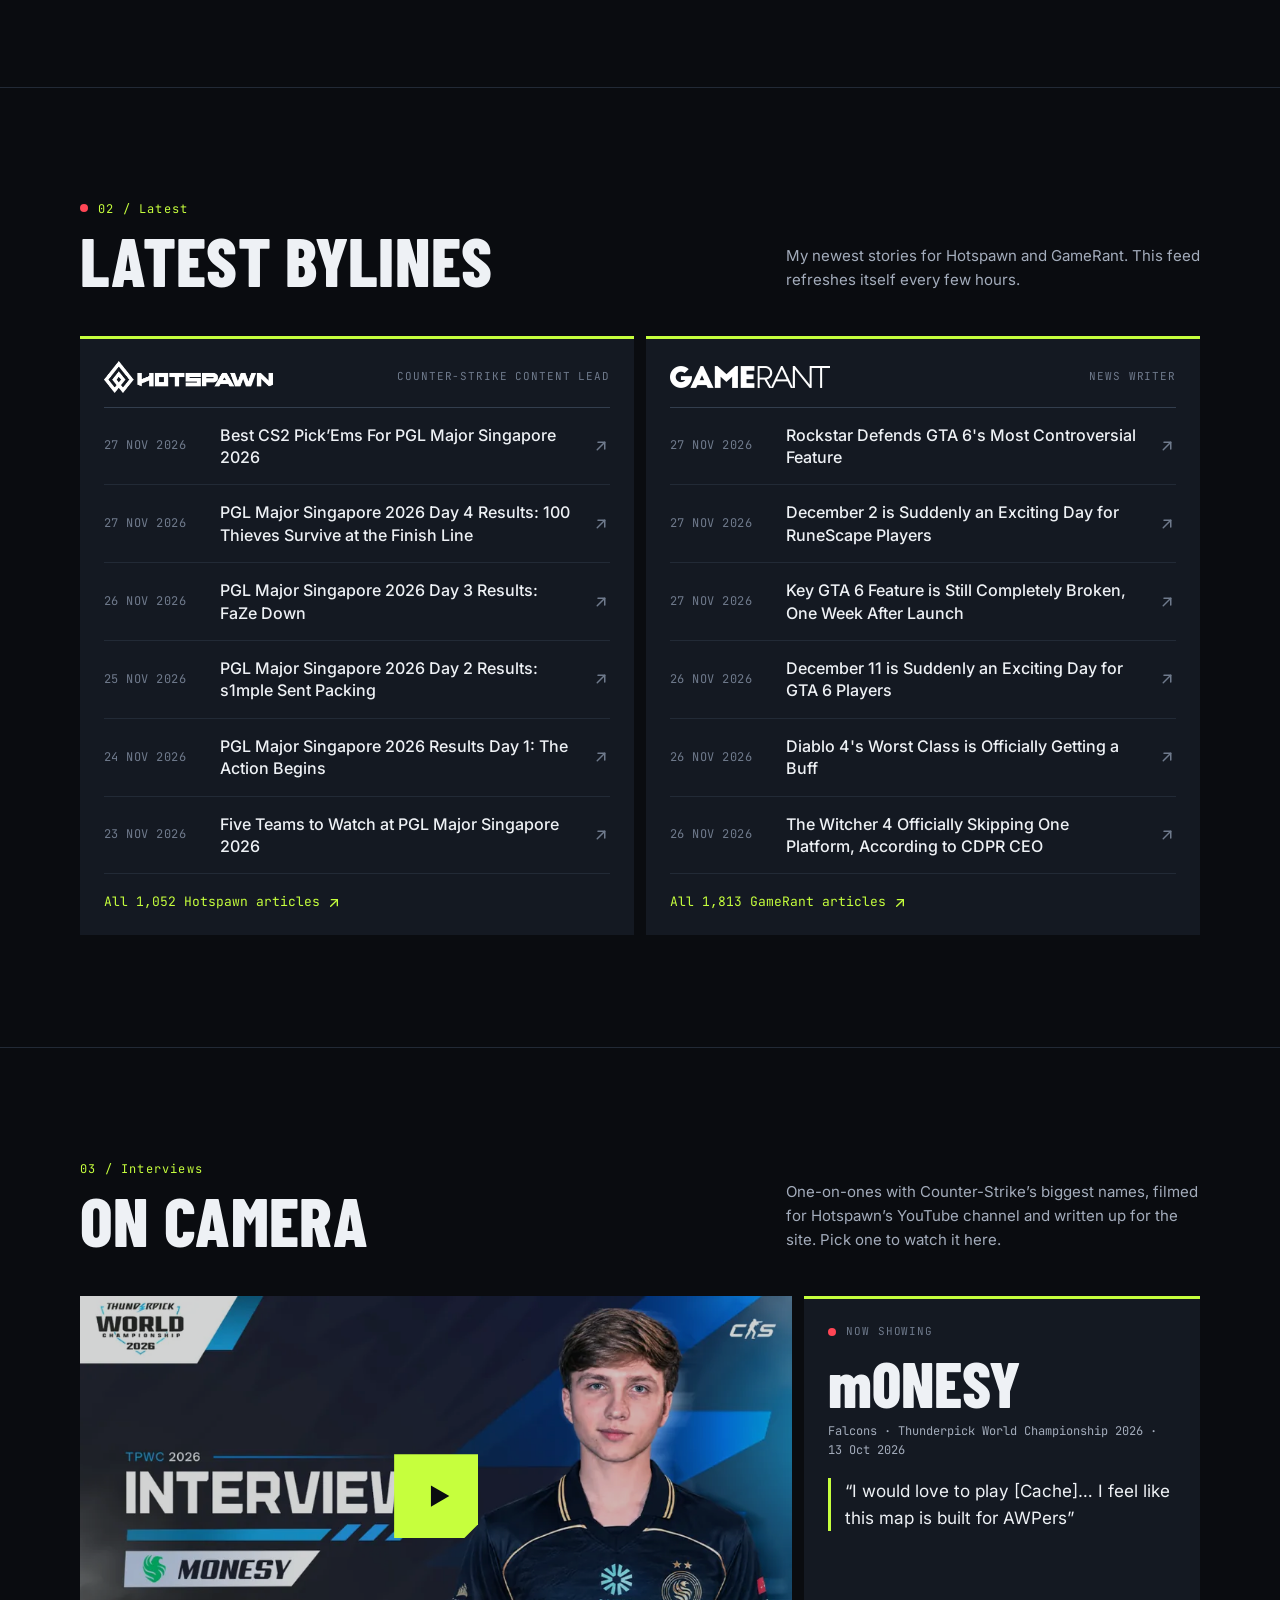
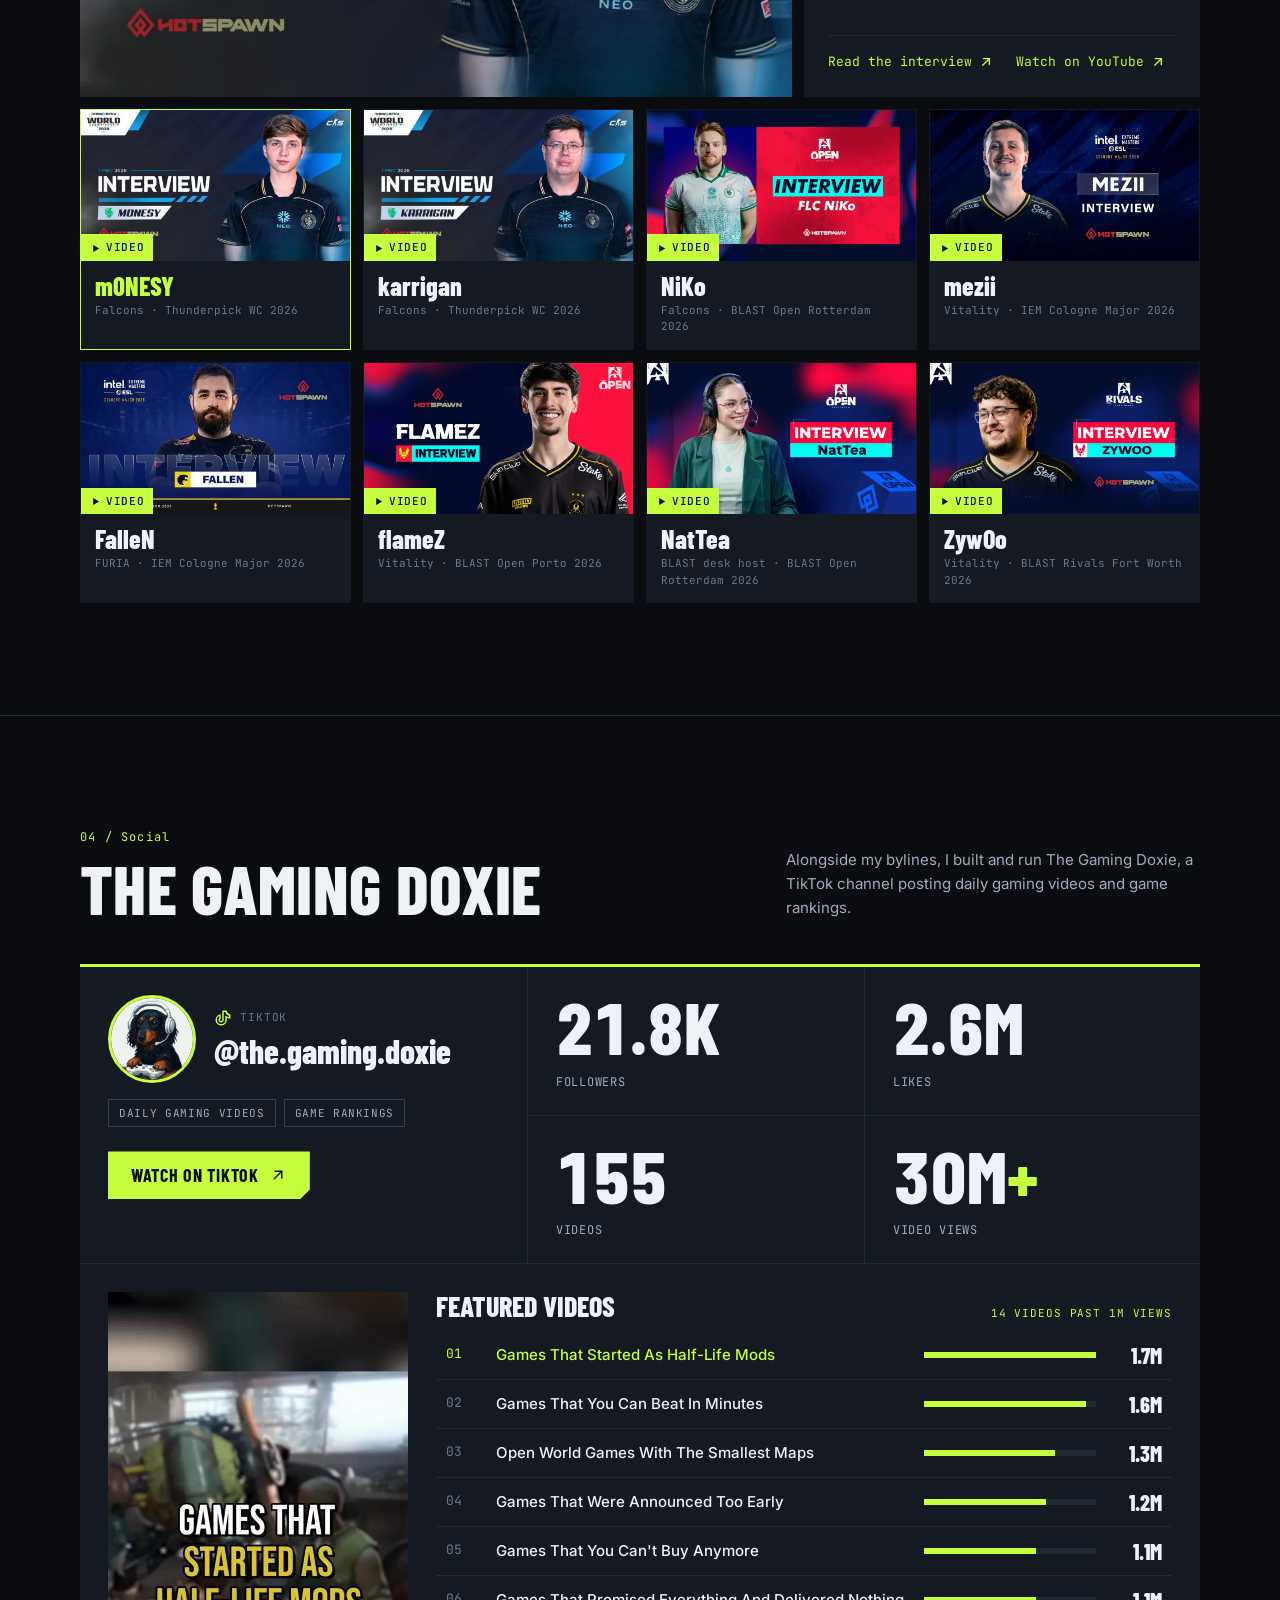
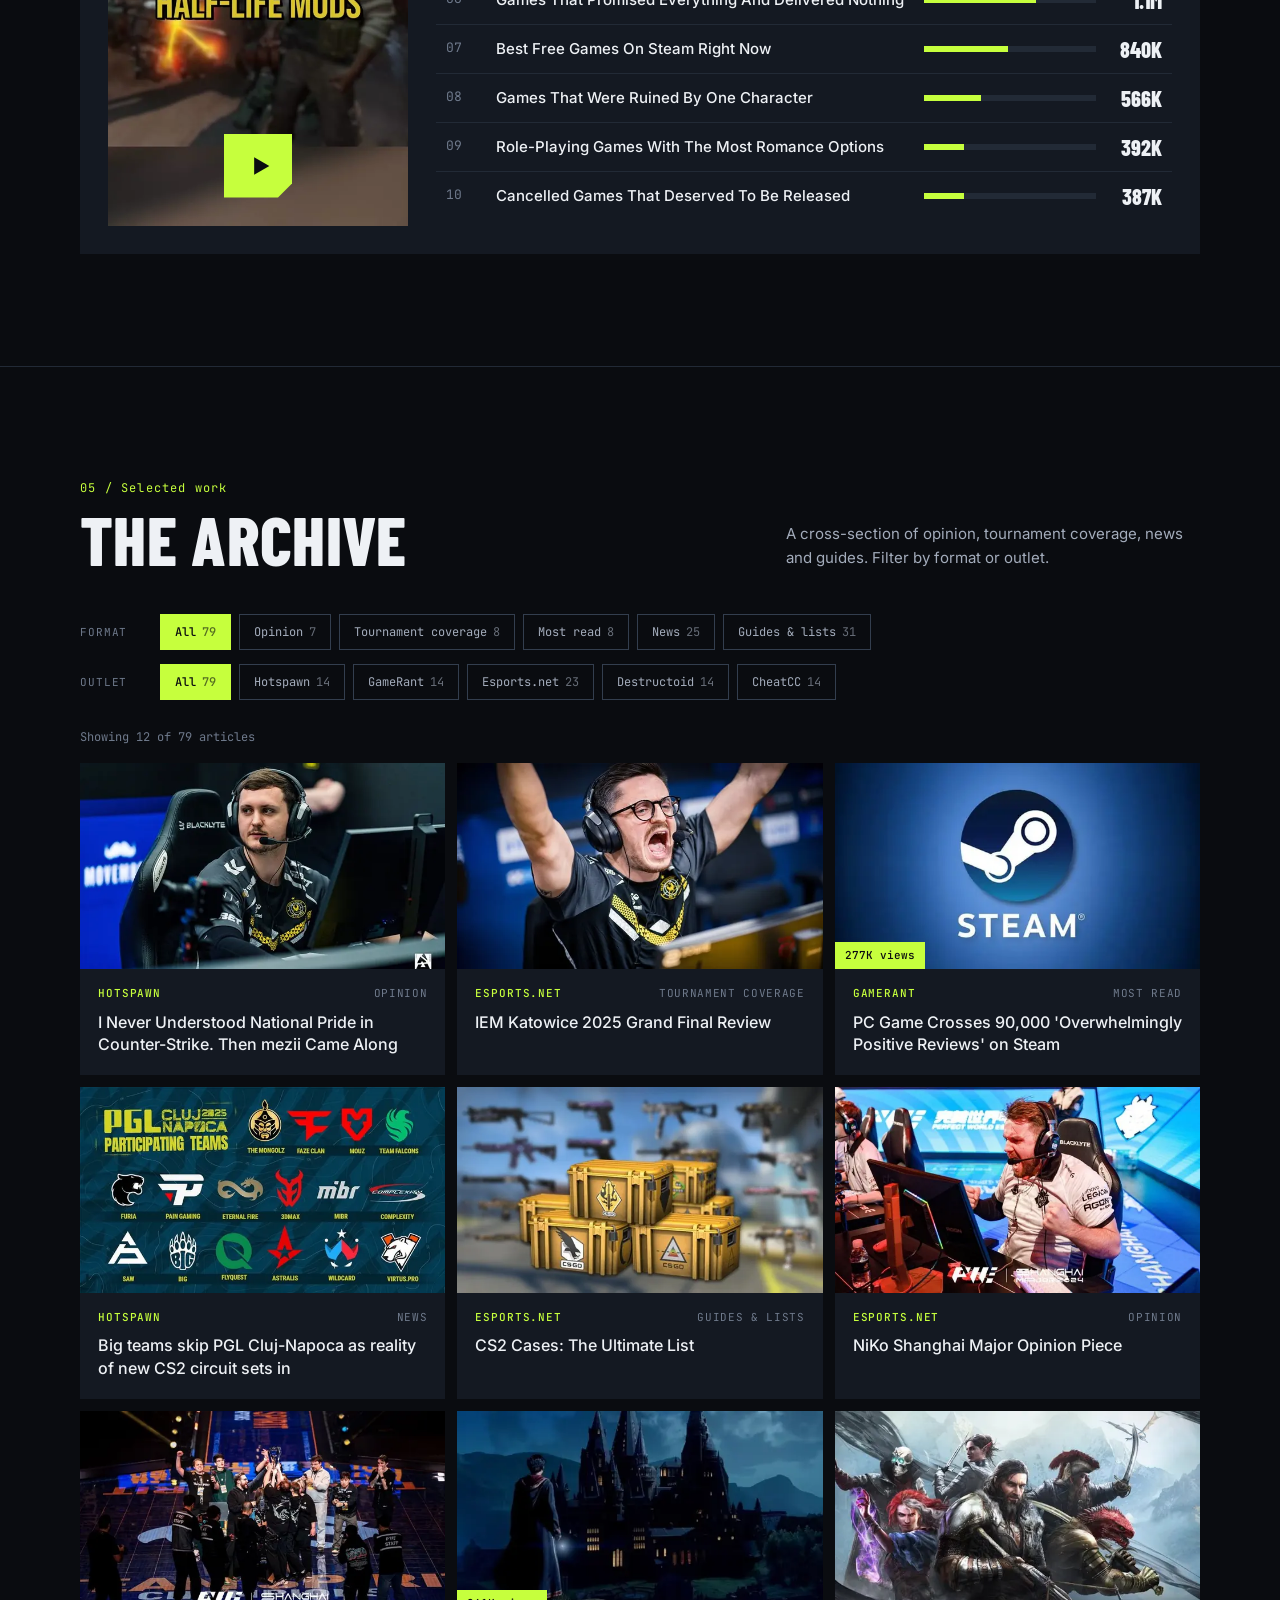
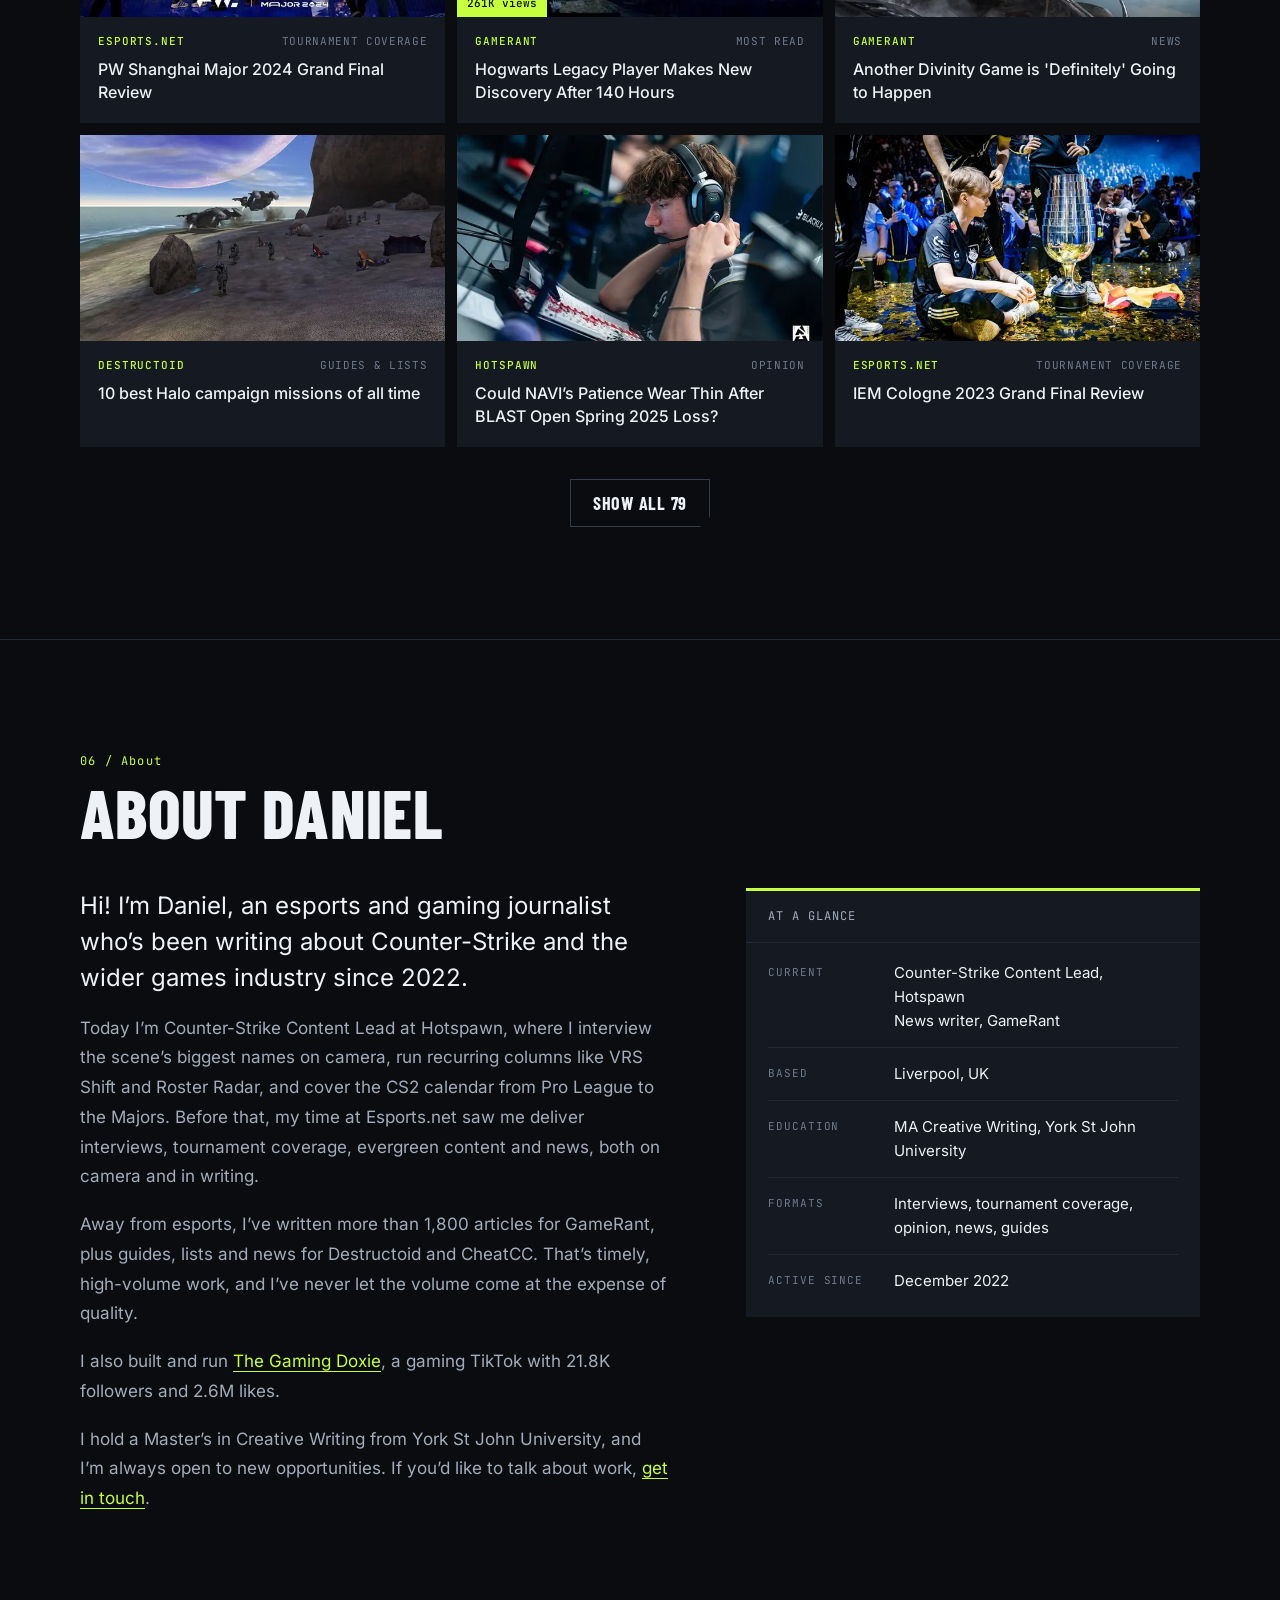
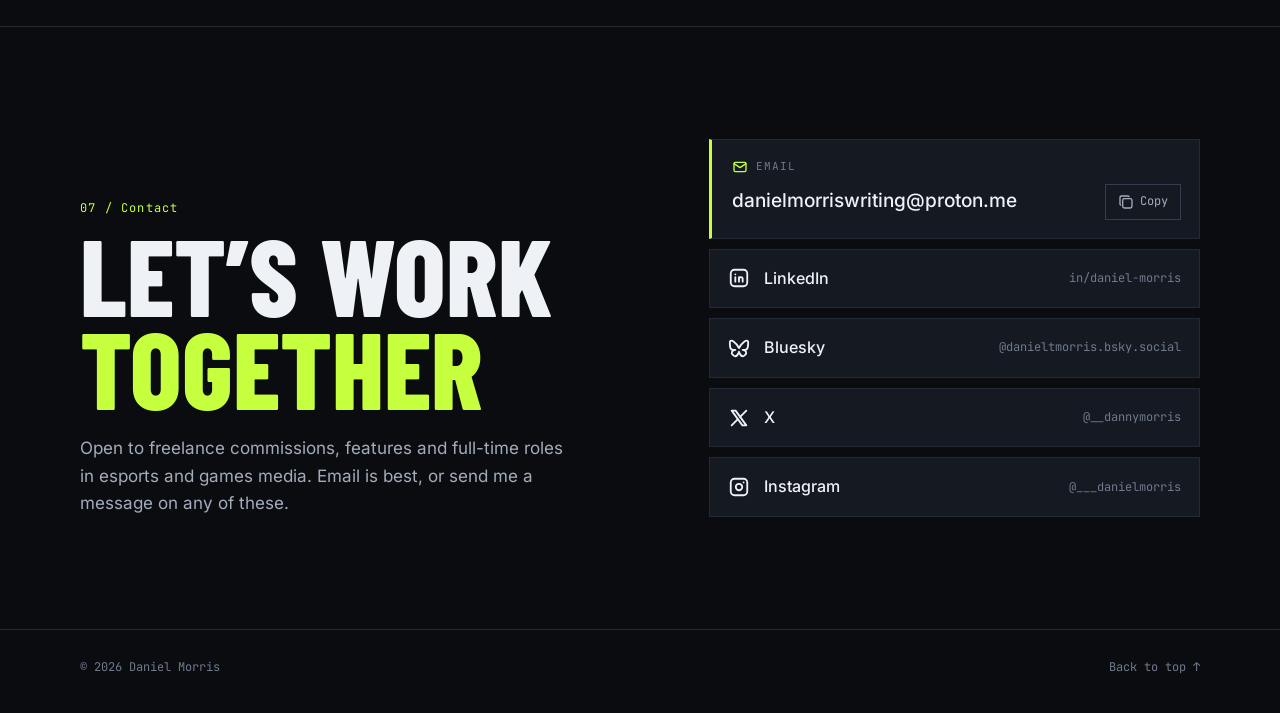
==== commit 01febb99: "Update latest articles" ====
--- a/index.html
+++ b/index.html
@@ -101,13 +101,13 @@
           <li class="outlet is-current">
             <h3 class="outlet-name">Hotspawn</h3>
             <p class="outlet-role">Counter-Strike Content Lead</p>
-            <p class="outlet-stat"><b><span data-live="hotspawn-count">1,051</span> articles</b>Jan 2025 – now</p>
+            <p class="outlet-stat"><b><span data-live="hotspawn-count">1,052</span> articles</b>Jan 2025 – now</p>
             <a class="text-link" href="https://www.hotspawn.com/author/danielmorris" target="_blank" rel="noopener">Author page <svg class="icon" viewBox="0 0 24 24" fill="none" stroke="currentColor" stroke-width="2" stroke-linecap="round" stroke-linejoin="round" aria-hidden="true"><path d="M17 7l-10 10" /><path d="M8 7l9 0l0 9" /></svg><span class="sr-only"> on Hotspawn (opens in a new tab)</span></a>
           </li>
           <li class="outlet is-current">
             <h3 class="outlet-name">GameRant</h3>
             <p class="outlet-role">News writer</p>
-            <p class="outlet-stat"><b><span data-live="gamerant-count">1,810</span> articles</b>Dec 2022 – now</p>
+            <p class="outlet-stat"><b><span data-live="gamerant-count">1,813</span> articles</b>Dec 2022 – now</p>
             <a class="text-link" href="https://gamerant.com/author/daniel-thomas-morris/" target="_blank" rel="noopener">Author page <svg class="icon" viewBox="0 0 24 24" fill="none" stroke="currentColor" stroke-width="2" stroke-linecap="round" stroke-linejoin="round" aria-hidden="true"><path d="M17 7l-10 10" /><path d="M8 7l9 0l0 9" /></svg><span class="sr-only"> on GameRant (opens in a new tab)</span></a>
           </li>
           <li class="outlet">
@@ -150,6 +150,20 @@
             </div>
             <ul class="latest-list">
               <li>
+                <a class="feed-row" href="https://www.hotspawn.com/counter-strike/news/best-cs2-pickems-for-pgl-major-singapore-2026" target="_blank" rel="noopener">
+                  <time class="feed-date" datetime="2026-11-27">27 Nov 2026</time>
+                  <span class="feed-title">Best CS2 Pick’Ems For PGL Major Singapore 2026<span class="sr-only"> (opens in a new tab)</span></span>
+                  <svg class="icon" viewBox="0 0 24 24" fill="none" stroke="currentColor" stroke-width="2" stroke-linecap="round" stroke-linejoin="round" aria-hidden="true"><path d="M17 7l-10 10" /><path d="M8 7l9 0l0 9" /></svg>
+                </a>
+              </li>
+              <li>
+                <a class="feed-row" href="https://www.hotspawn.com/counter-strike/news/pgl-major-singapore-2026-day-4-results" target="_blank" rel="noopener">
+                  <time class="feed-date" datetime="2026-11-27">27 Nov 2026</time>
+                  <span class="feed-title">PGL Major Singapore 2026 Day 4 Results: 100 Thieves Survive at the Finish Line<span class="sr-only"> (opens in a new tab)</span></span>
+                  <svg class="icon" viewBox="0 0 24 24" fill="none" stroke="currentColor" stroke-width="2" stroke-linecap="round" stroke-linejoin="round" aria-hidden="true"><path d="M17 7l-10 10" /><path d="M8 7l9 0l0 9" /></svg>
+                </a>
+              </li>
+              <li>
                 <a class="feed-row" href="https://www.hotspawn.com/counter-strike/news/pgl-major-singapore-2026-day-3-results" target="_blank" rel="noopener">
                   <time class="feed-date" datetime="2026-11-26">26 Nov 2026</time>
                   <span class="feed-title">PGL Major Singapore 2026 Day 3 Results: FaZe Down<span class="sr-only"> (opens in a new tab)</span></span>
@@ -177,22 +191,8 @@
                   <svg class="icon" viewBox="0 0 24 24" fill="none" stroke="currentColor" stroke-width="2" stroke-linecap="round" stroke-linejoin="round" aria-hidden="true"><path d="M17 7l-10 10" /><path d="M8 7l9 0l0 9" /></svg>
                 </a>
               </li>
-              <li>
-                <a class="feed-row" href="https://www.hotspawn.com/counter-strike/news/five-players-to-watch-at-pgl-major-singapore-2026" target="_blank" rel="noopener">
-                  <time class="feed-date" datetime="2026-11-21">21 Nov 2026</time>
-                  <span class="feed-title">Five Players to Watch at PGL Major Singapore 2026<span class="sr-only"> (opens in a new tab)</span></span>
-                  <svg class="icon" viewBox="0 0 24 24" fill="none" stroke="currentColor" stroke-width="2" stroke-linecap="round" stroke-linejoin="round" aria-hidden="true"><path d="M17 7l-10 10" /><path d="M8 7l9 0l0 9" /></svg>
-                </a>
-              </li>
-              <li>
-                <a class="feed-row" href="https://www.hotspawn.com/counter-strike/news/pgl-major-singapore-2026-power-rankings" target="_blank" rel="noopener">
-                  <time class="feed-date" datetime="2026-11-20">20 Nov 2026</time>
-                  <span class="feed-title">PGL Major Singapore 2026 Power Rankings: Impossible To Call<span class="sr-only"> (opens in a new tab)</span></span>
-                  <svg class="icon" viewBox="0 0 24 24" fill="none" stroke="currentColor" stroke-width="2" stroke-linecap="round" stroke-linejoin="round" aria-hidden="true"><path d="M17 7l-10 10" /><path d="M8 7l9 0l0 9" /></svg>
-                </a>
-              </li>
             </ul>
-            <a class="text-link latest-more" href="https://www.hotspawn.com/author/danielmorris" target="_blank" rel="noopener">All 1,051 Hotspawn articles <svg class="icon" viewBox="0 0 24 24" fill="none" stroke="currentColor" stroke-width="2" stroke-linecap="round" stroke-linejoin="round" aria-hidden="true"><path d="M17 7l-10 10" /><path d="M8 7l9 0l0 9" /></svg><span class="sr-only"> (opens in a new tab)</span></a>
+            <a class="text-link latest-more" href="https://www.hotspawn.com/author/danielmorris" target="_blank" rel="noopener">All 1,052 Hotspawn articles <svg class="icon" viewBox="0 0 24 24" fill="none" stroke="currentColor" stroke-width="2" stroke-linecap="round" stroke-linejoin="round" aria-hidden="true"><path d="M17 7l-10 10" /><path d="M8 7l9 0l0 9" /></svg><span class="sr-only"> (opens in a new tab)</span></a>
           </div>
           <div class="latest-col">
             <div class="latest-head">
@@ -201,6 +201,27 @@
             </div>
             <ul class="latest-list">
               <li>
+                <a class="feed-row" href="https://gamerant.com/gta-6-criminal-profile-rockstar-comments/" target="_blank" rel="noopener">
+                  <time class="feed-date" datetime="2026-11-27">27 Nov 2026</time>
+                  <span class="feed-title">Rockstar Defends GTA 6&#x27;s Most Controversial Feature<span class="sr-only"> (opens in a new tab)</span></span>
+                  <svg class="icon" viewBox="0 0 24 24" fill="none" stroke="currentColor" stroke-width="2" stroke-linecap="round" stroke-linejoin="round" aria-hidden="true"><path d="M17 7l-10 10" /><path d="M8 7l9 0l0 9" /></svg>
+                </a>
+              </li>
+              <li>
+                <a class="feed-row" href="https://gamerant.com/runescape-free-membership-trial-december-2-2026/" target="_blank" rel="noopener">
+                  <time class="feed-date" datetime="2026-11-27">27 Nov 2026</time>
+                  <span class="feed-title">December 2 is Suddenly an Exciting Day for RuneScape Players<span class="sr-only"> (opens in a new tab)</span></span>
+                  <svg class="icon" viewBox="0 0 24 24" fill="none" stroke="currentColor" stroke-width="2" stroke-linecap="round" stroke-linejoin="round" aria-hidden="true"><path d="M17 7l-10 10" /><path d="M8 7l9 0l0 9" /></svg>
+                </a>
+              </li>
+              <li>
+                <a class="feed-row" href="https://gamerant.com/gta-6-weather-system-broken/" target="_blank" rel="noopener">
+                  <time class="feed-date" datetime="2026-11-27">27 Nov 2026</time>
+                  <span class="feed-title">Key GTA 6 Feature is Still Completely Broken, One Week After Launch<span class="sr-only"> (opens in a new tab)</span></span>
+                  <svg class="icon" viewBox="0 0 24 24" fill="none" stroke="currentColor" stroke-width="2" stroke-linecap="round" stroke-linejoin="round" aria-hidden="true"><path d="M17 7l-10 10" /><path d="M8 7l9 0l0 9" /></svg>
+                </a>
+              </li>
+              <li>
                 <a class="feed-row" href="https://gamerant.com/gta-6-original-score-release-december-11-2026/" target="_blank" rel="noopener">
                   <time class="feed-date" datetime="2026-11-26">26 Nov 2026</time>
                   <span class="feed-title">December 11 is Suddenly an Exciting Day for GTA 6 Players<span class="sr-only"> (opens in a new tab)</span></span>
@@ -221,29 +242,8 @@
                   <svg class="icon" viewBox="0 0 24 24" fill="none" stroke="currentColor" stroke-width="2" stroke-linecap="round" stroke-linejoin="round" aria-hidden="true"><path d="M17 7l-10 10" /><path d="M8 7l9 0l0 9" /></svg>
                 </a>
               </li>
-              <li>
-                <a class="feed-row" href="https://gamerant.com/grand-theft-auto-gta-6-cut-features/" target="_blank" rel="noopener">
-                  <time class="feed-date" datetime="2026-11-26">26 Nov 2026</time>
-                  <span class="feed-title">GTA 6 Cut Features Officially Revealed by Rockstar<span class="sr-only"> (opens in a new tab)</span></span>
-                  <svg class="icon" viewBox="0 0 24 24" fill="none" stroke="currentColor" stroke-width="2" stroke-linecap="round" stroke-linejoin="round" aria-hidden="true"><path d="M17 7l-10 10" /><path d="M8 7l9 0l0 9" /></svg>
-                </a>
-              </li>
-              <li>
-                <a class="feed-row" href="https://gamerant.com/the-witcher-4-gta-6-sequel-comparison/" target="_blank" rel="noopener">
-                  <time class="feed-date" datetime="2026-11-25">25 Nov 2026</time>
-                  <span class="feed-title">&#x27;There&#x27;s Going to Be a Comparable Leap&#x27; CDPR Compares The Witcher 4 to GTA 6<span class="sr-only"> (opens in a new tab)</span></span>
-                  <svg class="icon" viewBox="0 0 24 24" fill="none" stroke="currentColor" stroke-width="2" stroke-linecap="round" stroke-linejoin="round" aria-hidden="true"><path d="M17 7l-10 10" /><path d="M8 7l9 0l0 9" /></svg>
-                </a>
-              </li>
-              <li>
-                <a class="feed-row" href="https://gamerant.com/diablo-4-season-16-bosses-weakened-changes/" target="_blank" rel="noopener">
-                  <time class="feed-date" datetime="2026-11-25">25 Nov 2026</time>
-                  <span class="feed-title">Diablo 4 Is Making a Huge Change to Bosses in Season 16<span class="sr-only"> (opens in a new tab)</span></span>
-                  <svg class="icon" viewBox="0 0 24 24" fill="none" stroke="currentColor" stroke-width="2" stroke-linecap="round" stroke-linejoin="round" aria-hidden="true"><path d="M17 7l-10 10" /><path d="M8 7l9 0l0 9" /></svg>
-                </a>
-              </li>
             </ul>
-            <a class="text-link latest-more" href="https://gamerant.com/author/daniel-thomas-morris/" target="_blank" rel="noopener">All 1,810 GameRant articles <svg class="icon" viewBox="0 0 24 24" fill="none" stroke="currentColor" stroke-width="2" stroke-linecap="round" stroke-linejoin="round" aria-hidden="true"><path d="M17 7l-10 10" /><path d="M8 7l9 0l0 9" /></svg><span class="sr-only"> (opens in a new tab)</span></a>
+            <a class="text-link latest-more" href="https://gamerant.com/author/daniel-thomas-morris/" target="_blank" rel="noopener">All 1,813 GameRant articles <svg class="icon" viewBox="0 0 24 24" fill="none" stroke="currentColor" stroke-width="2" stroke-linecap="round" stroke-linejoin="round" aria-hidden="true"><path d="M17 7l-10 10" /><path d="M8 7l9 0l0 9" /></svg><span class="sr-only"> (opens in a new tab)</span></a>
           </div>
         </div>
         <!-- feed:end -->
